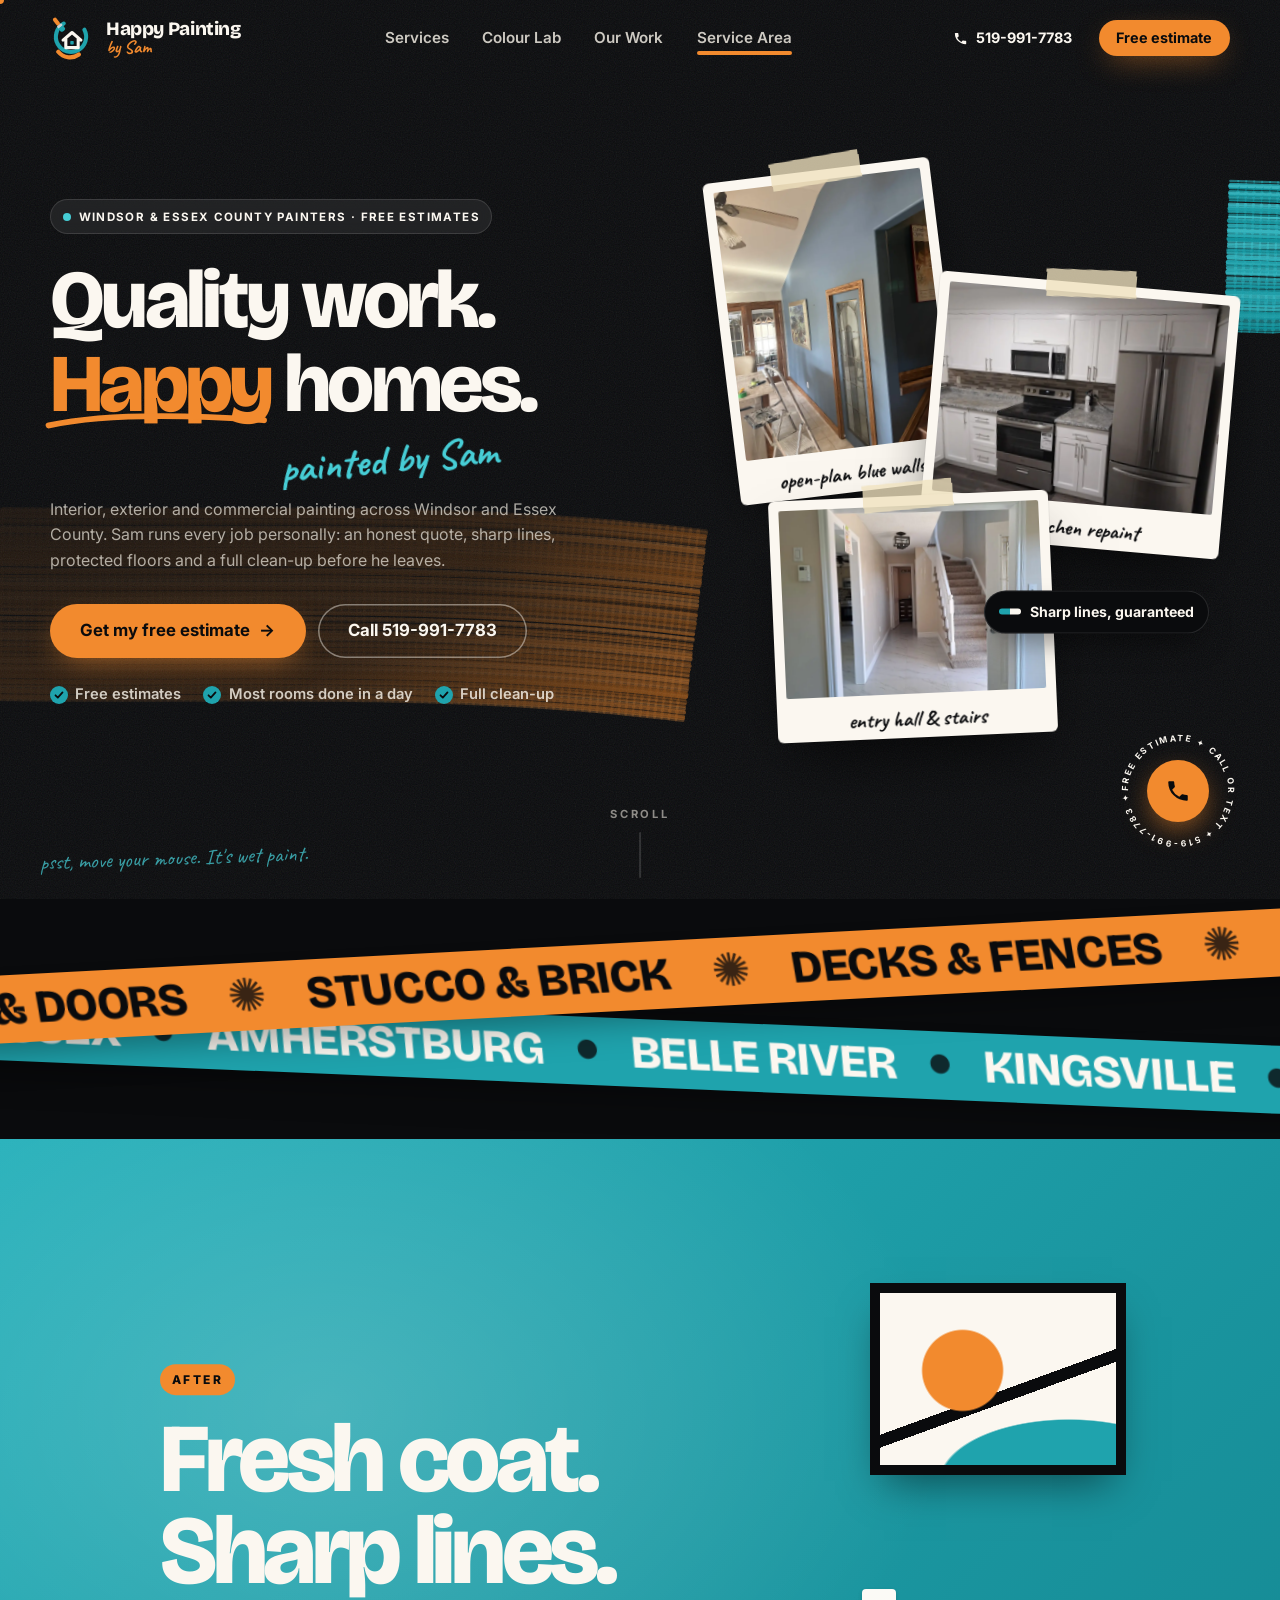
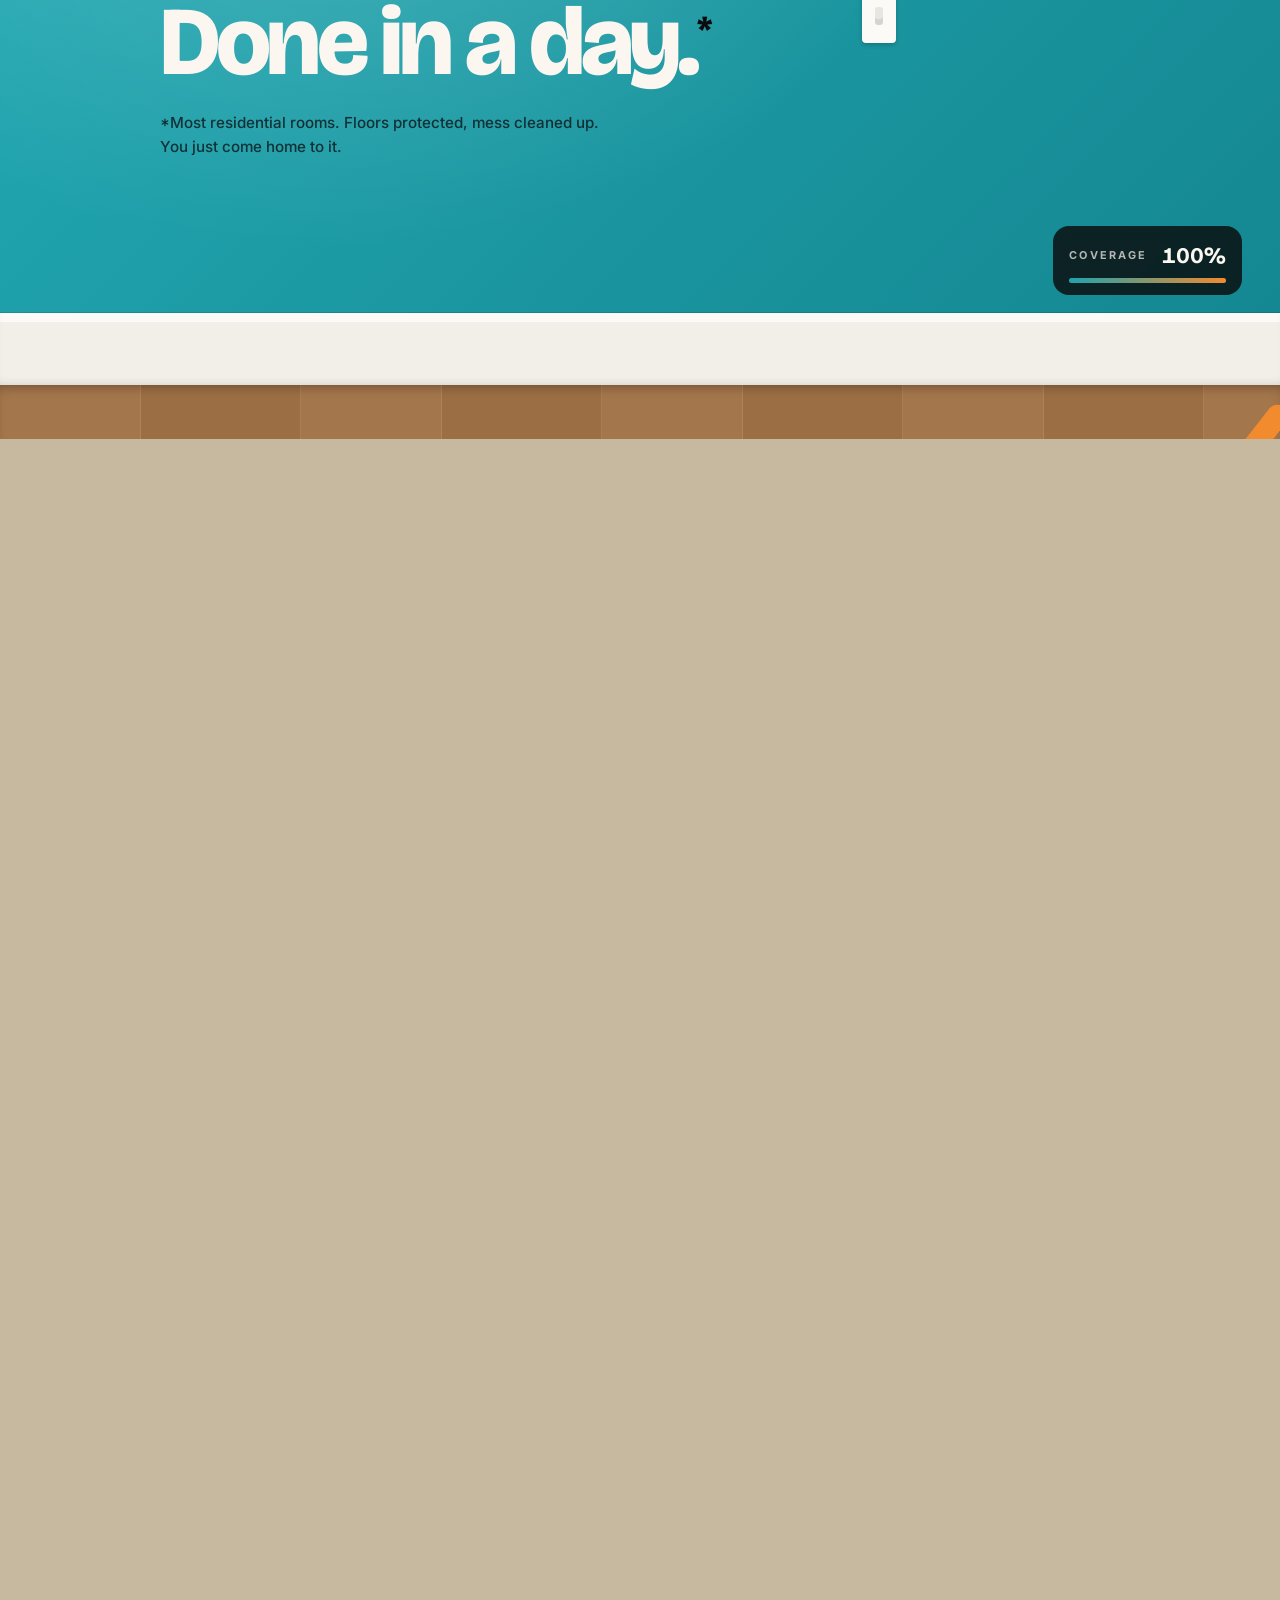
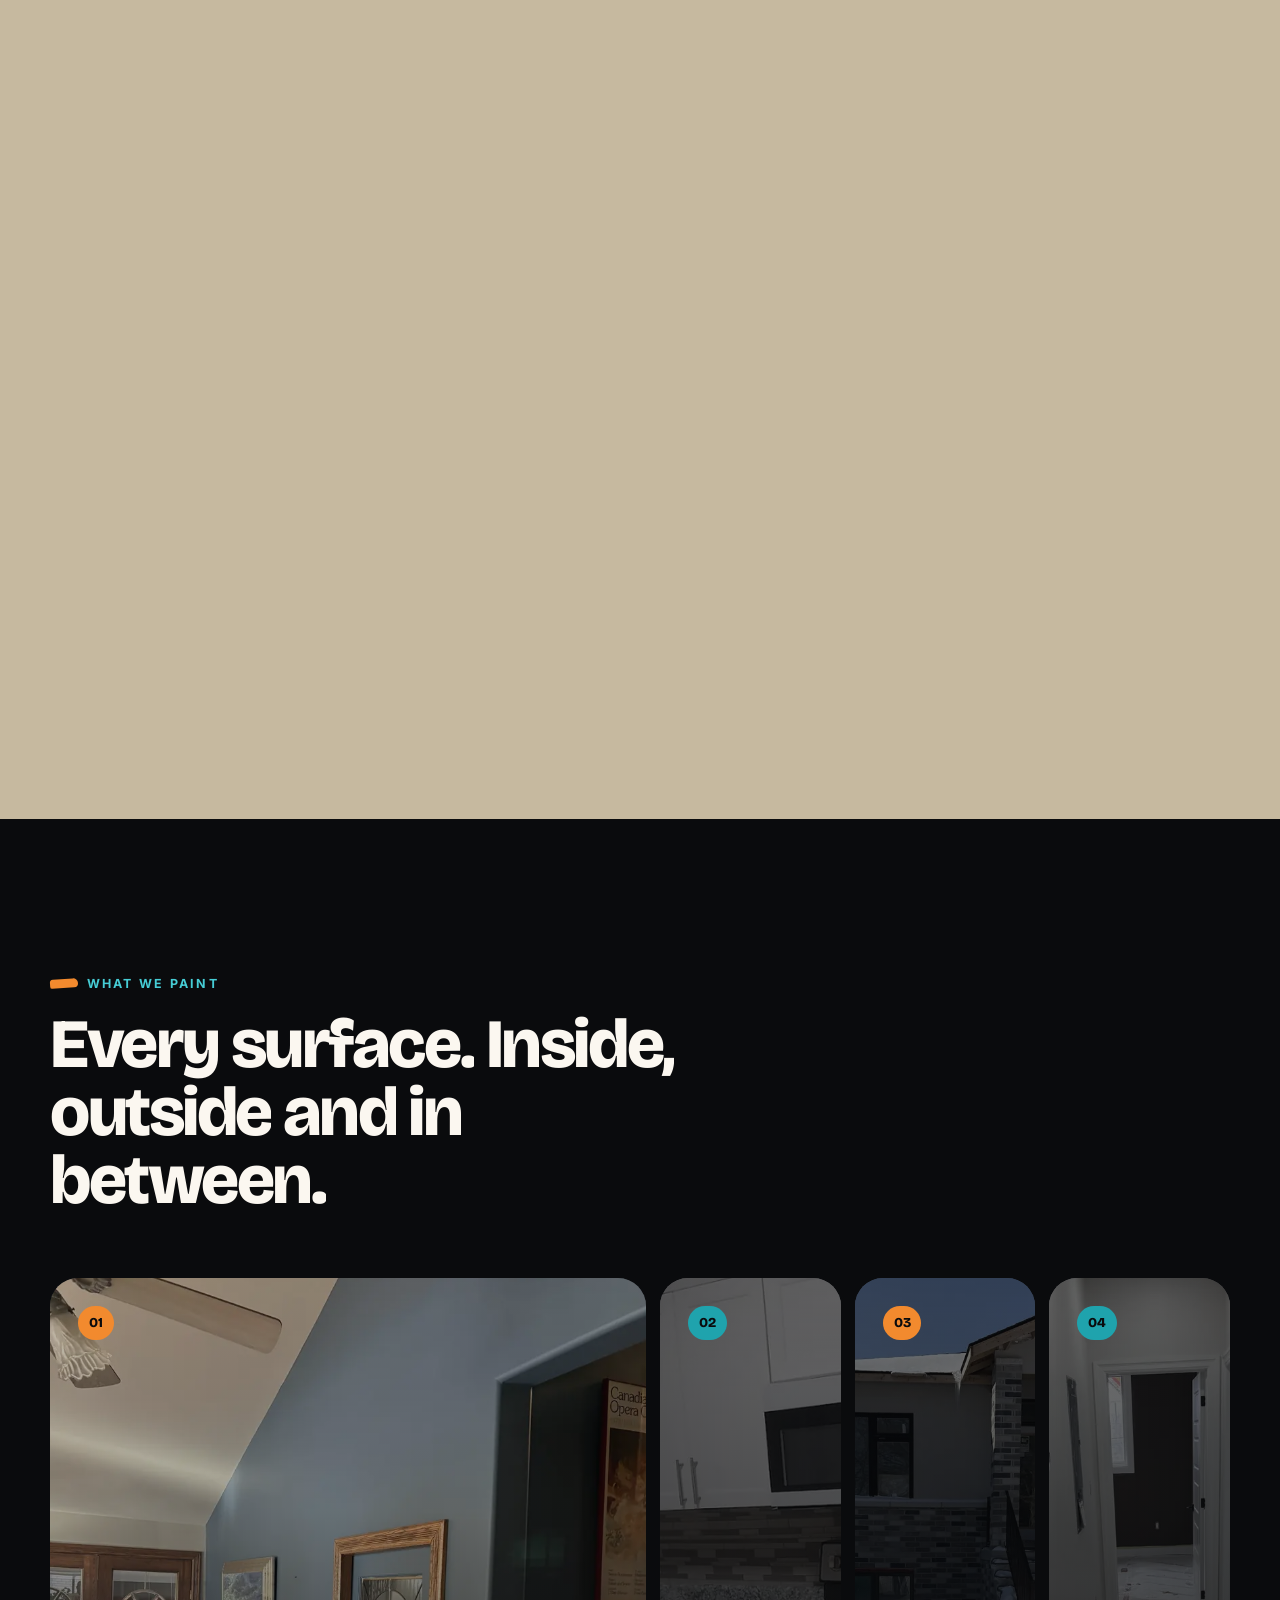
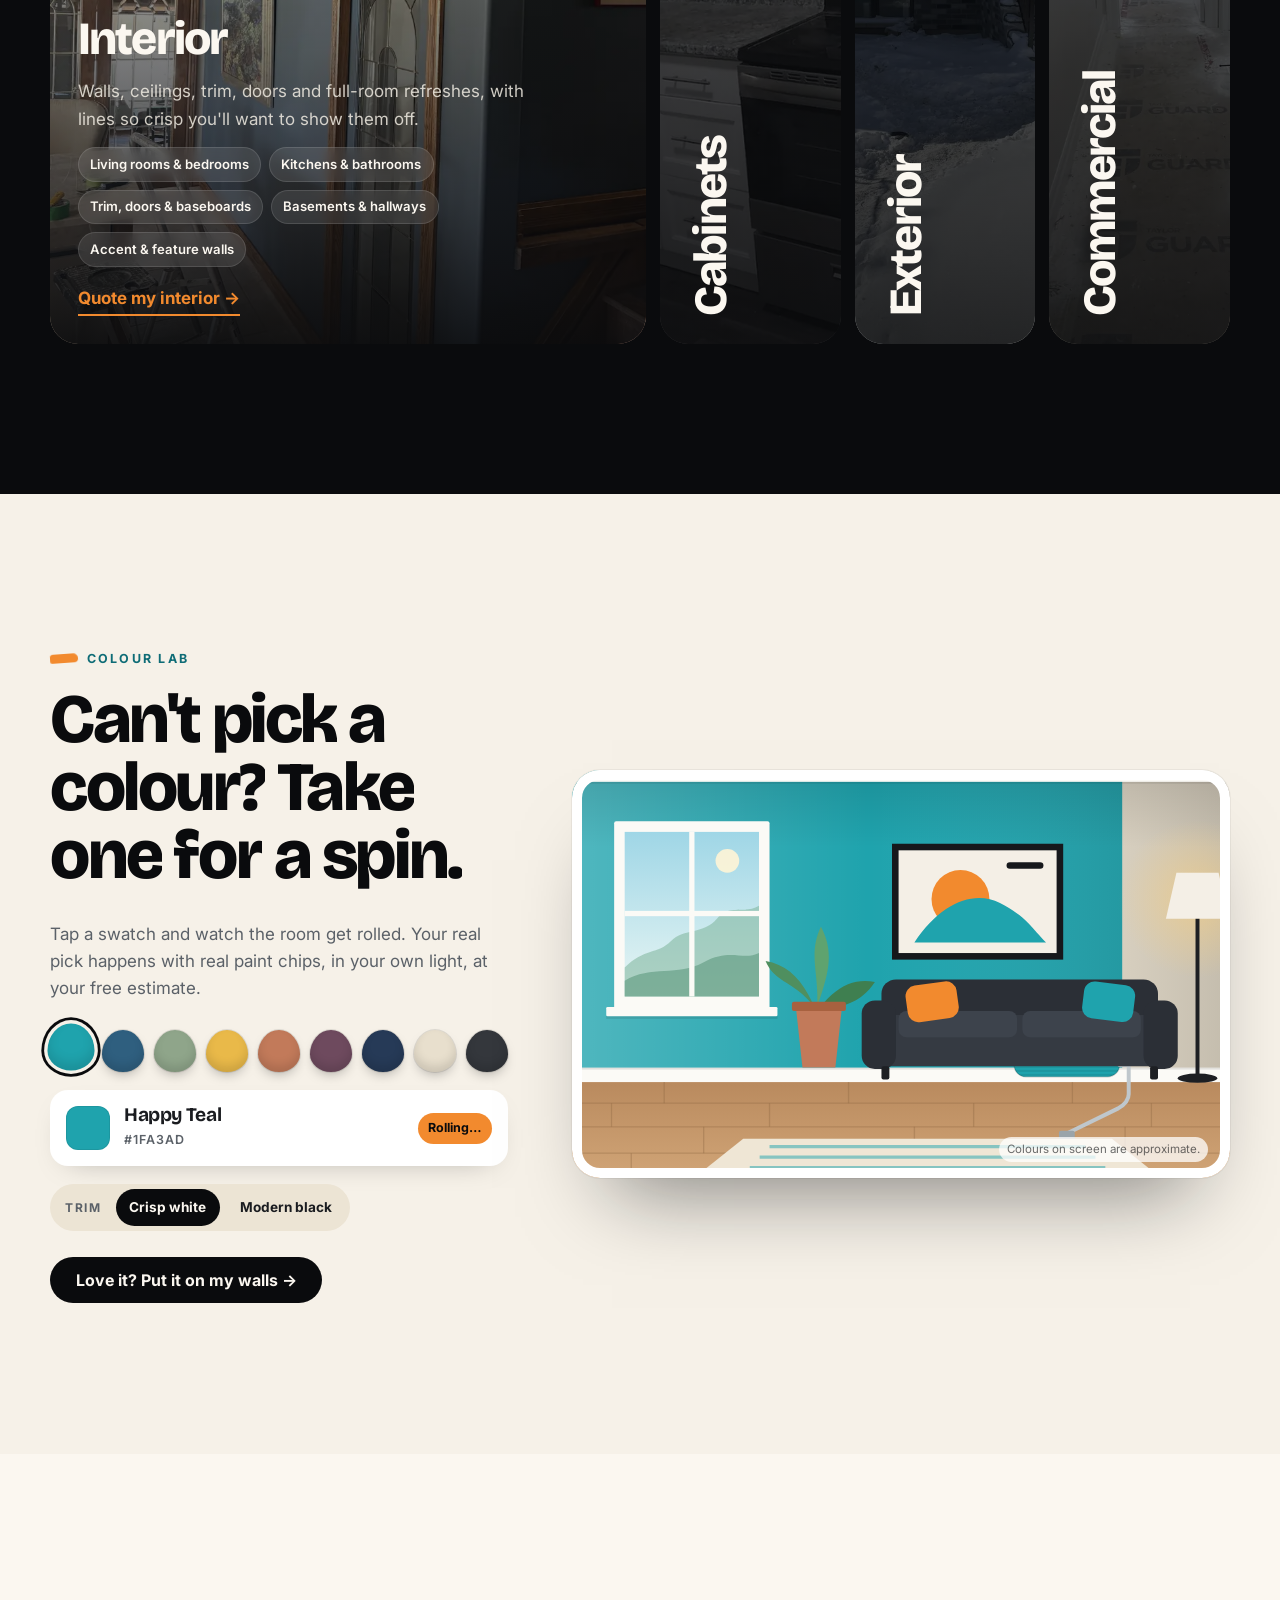
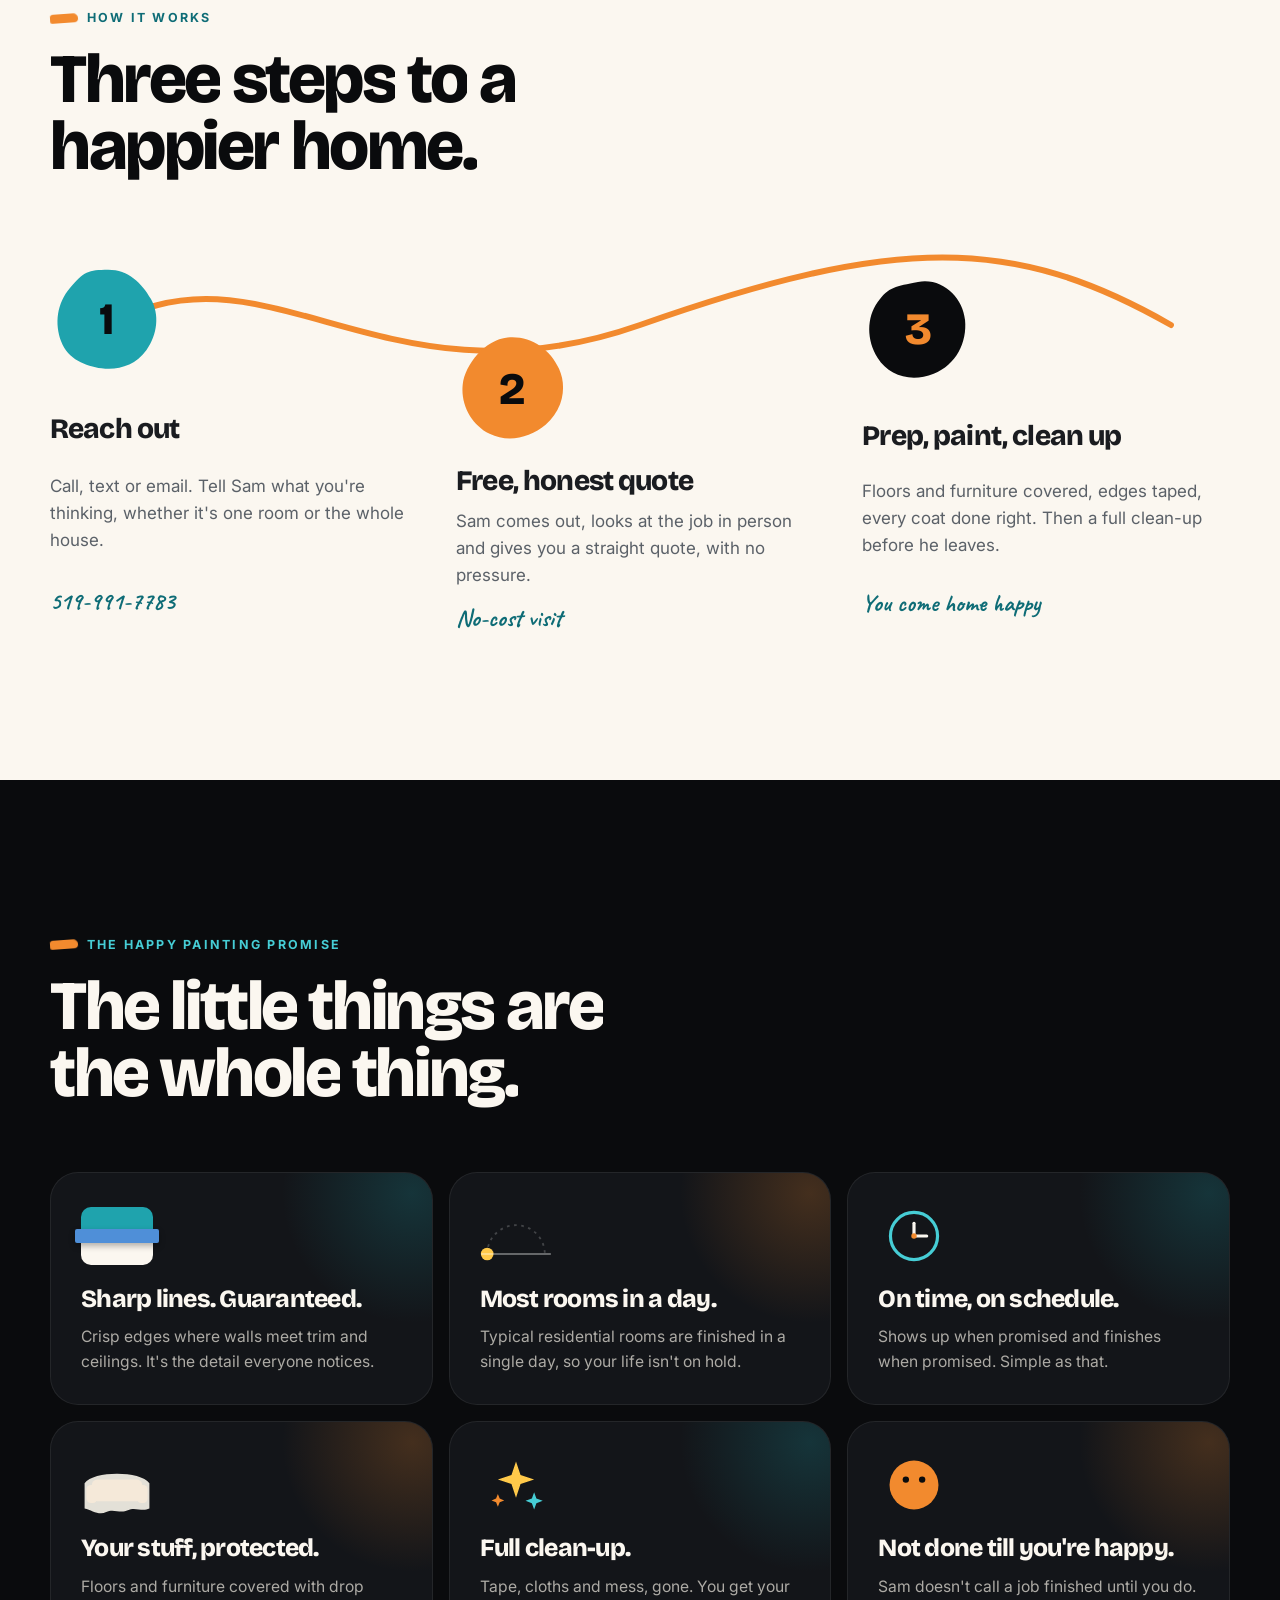
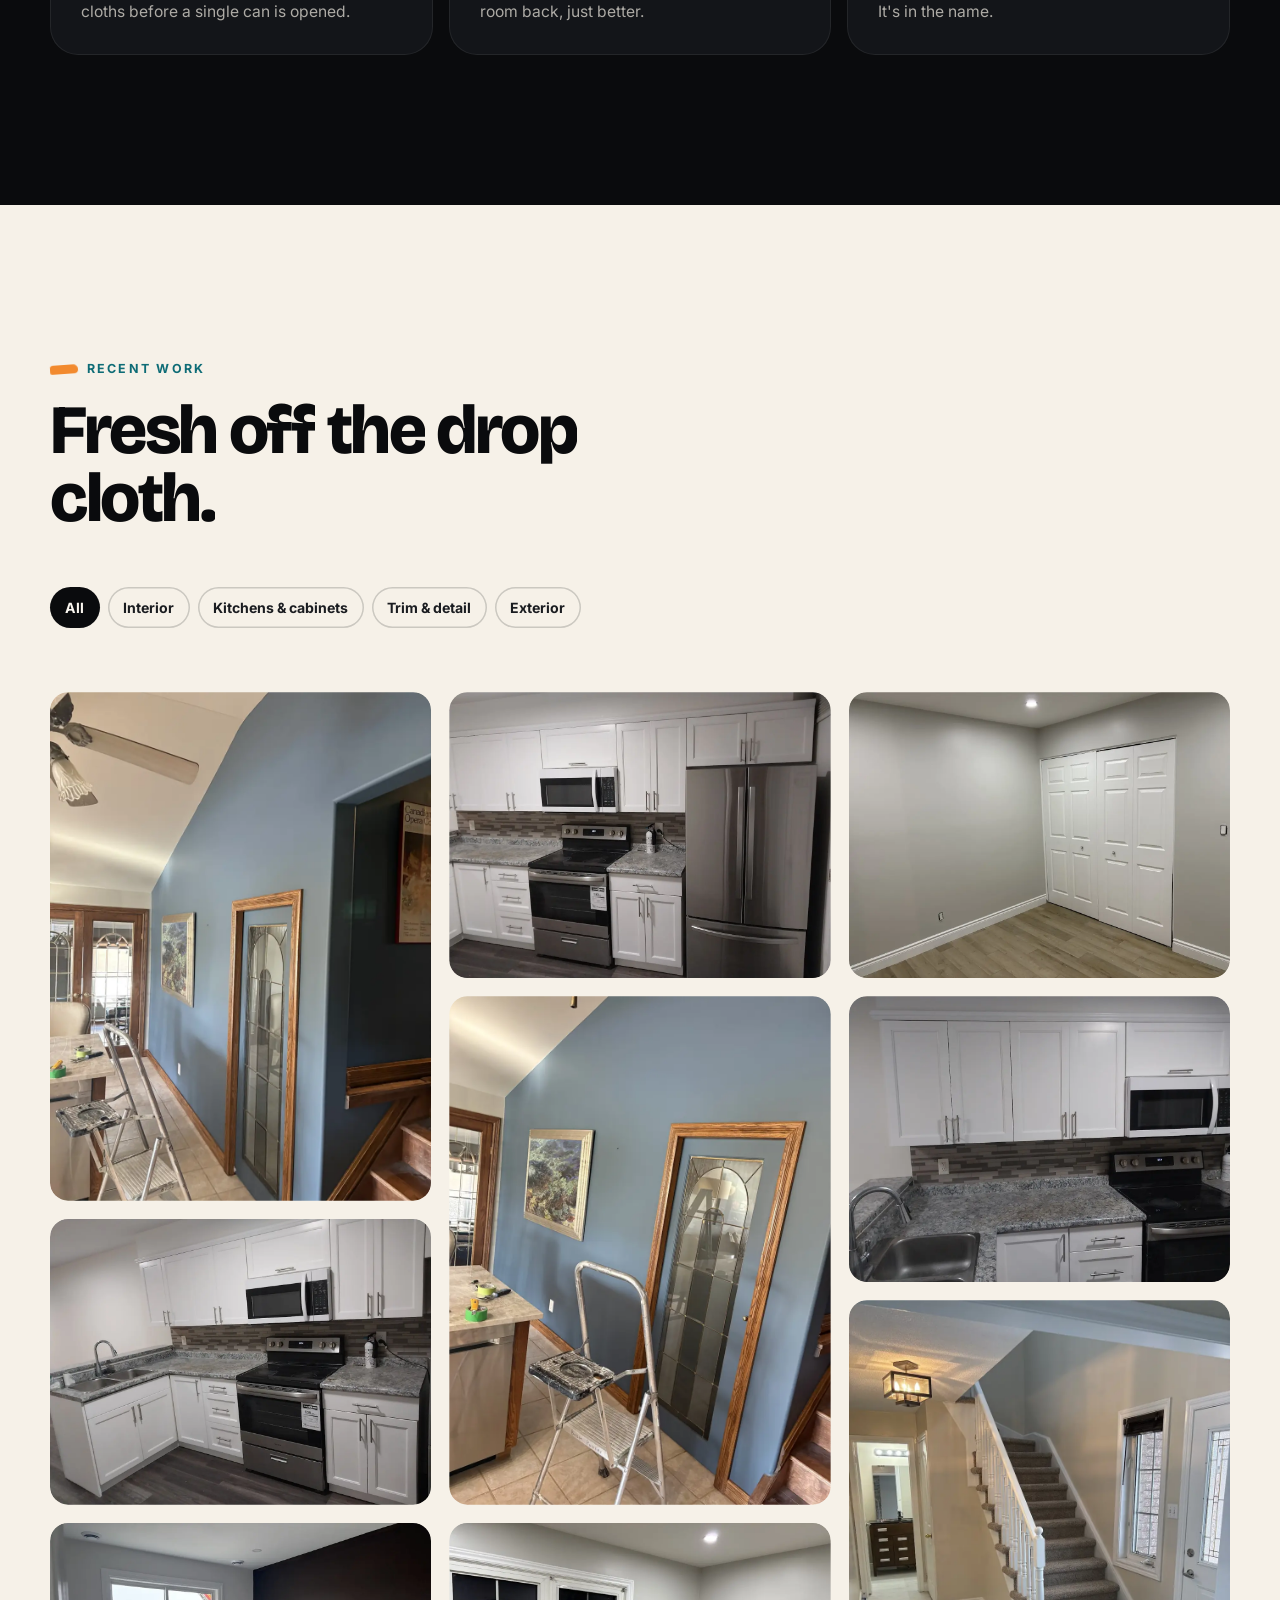
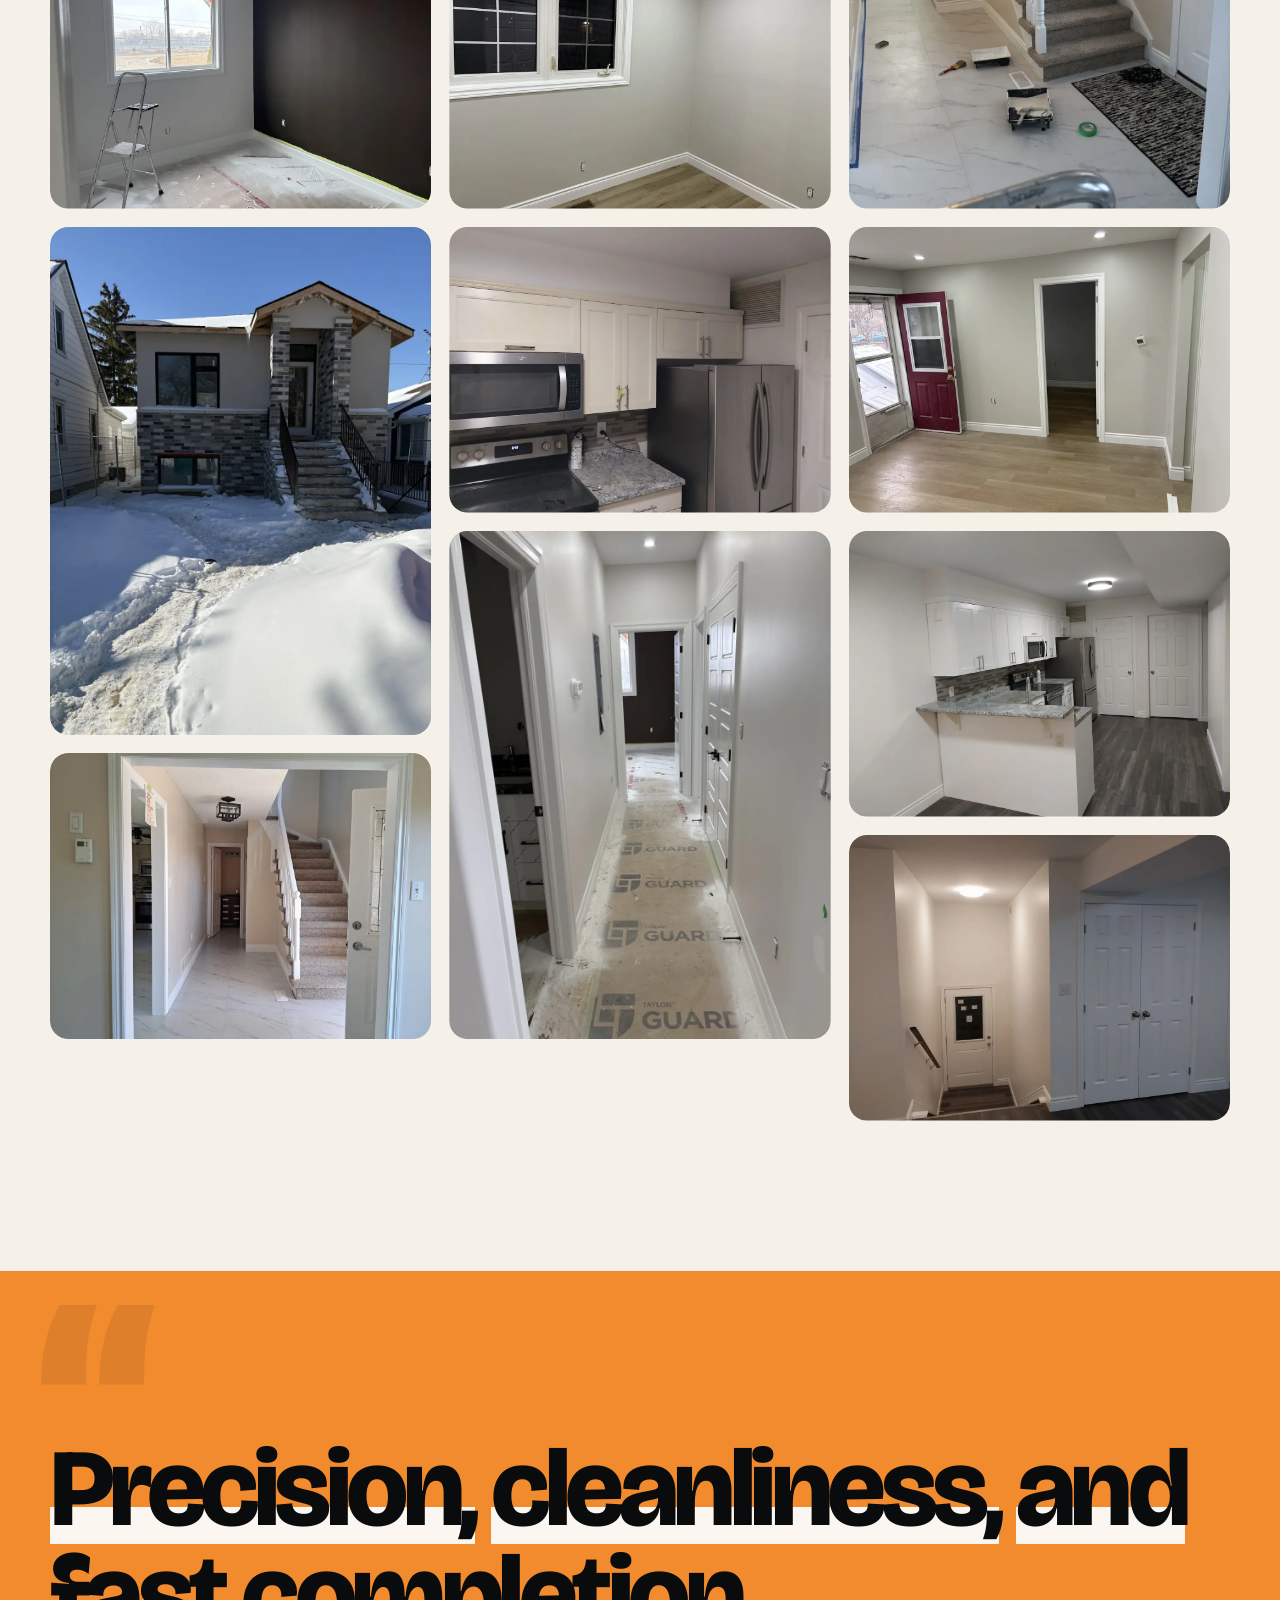
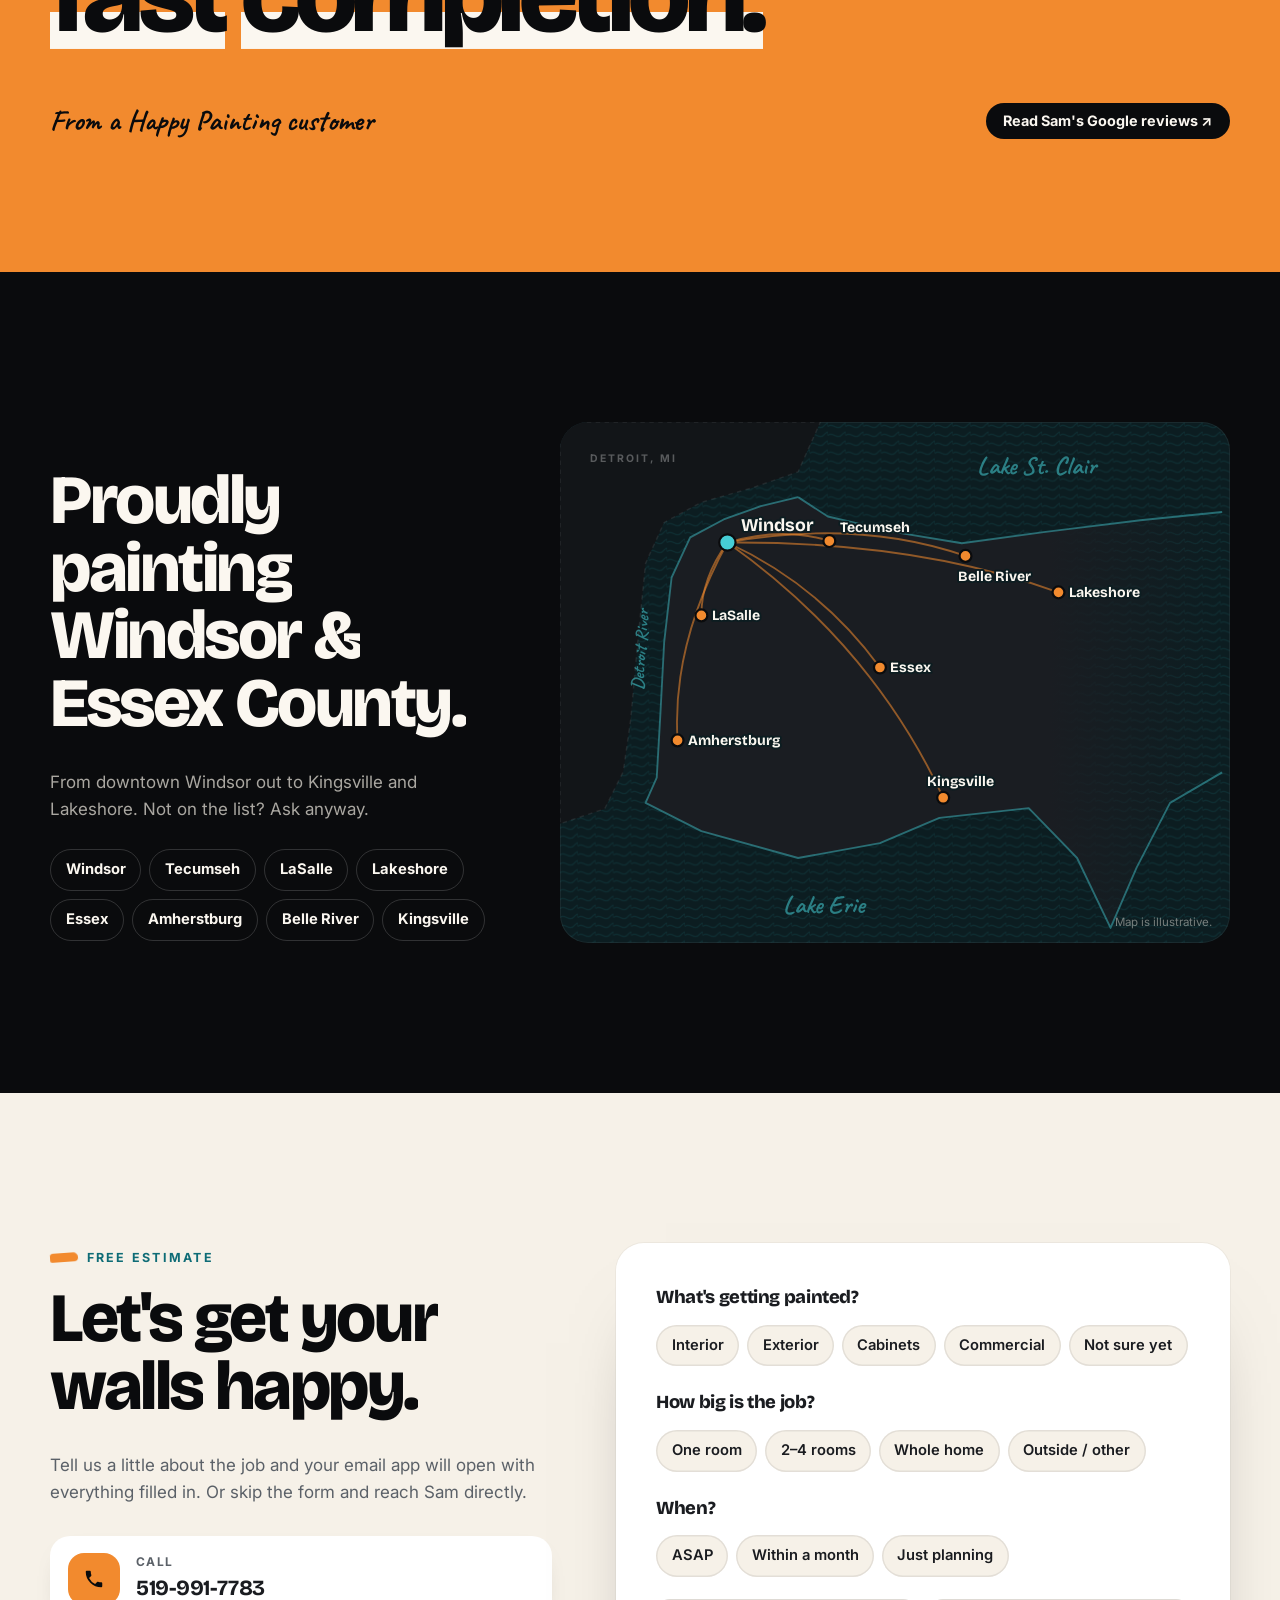
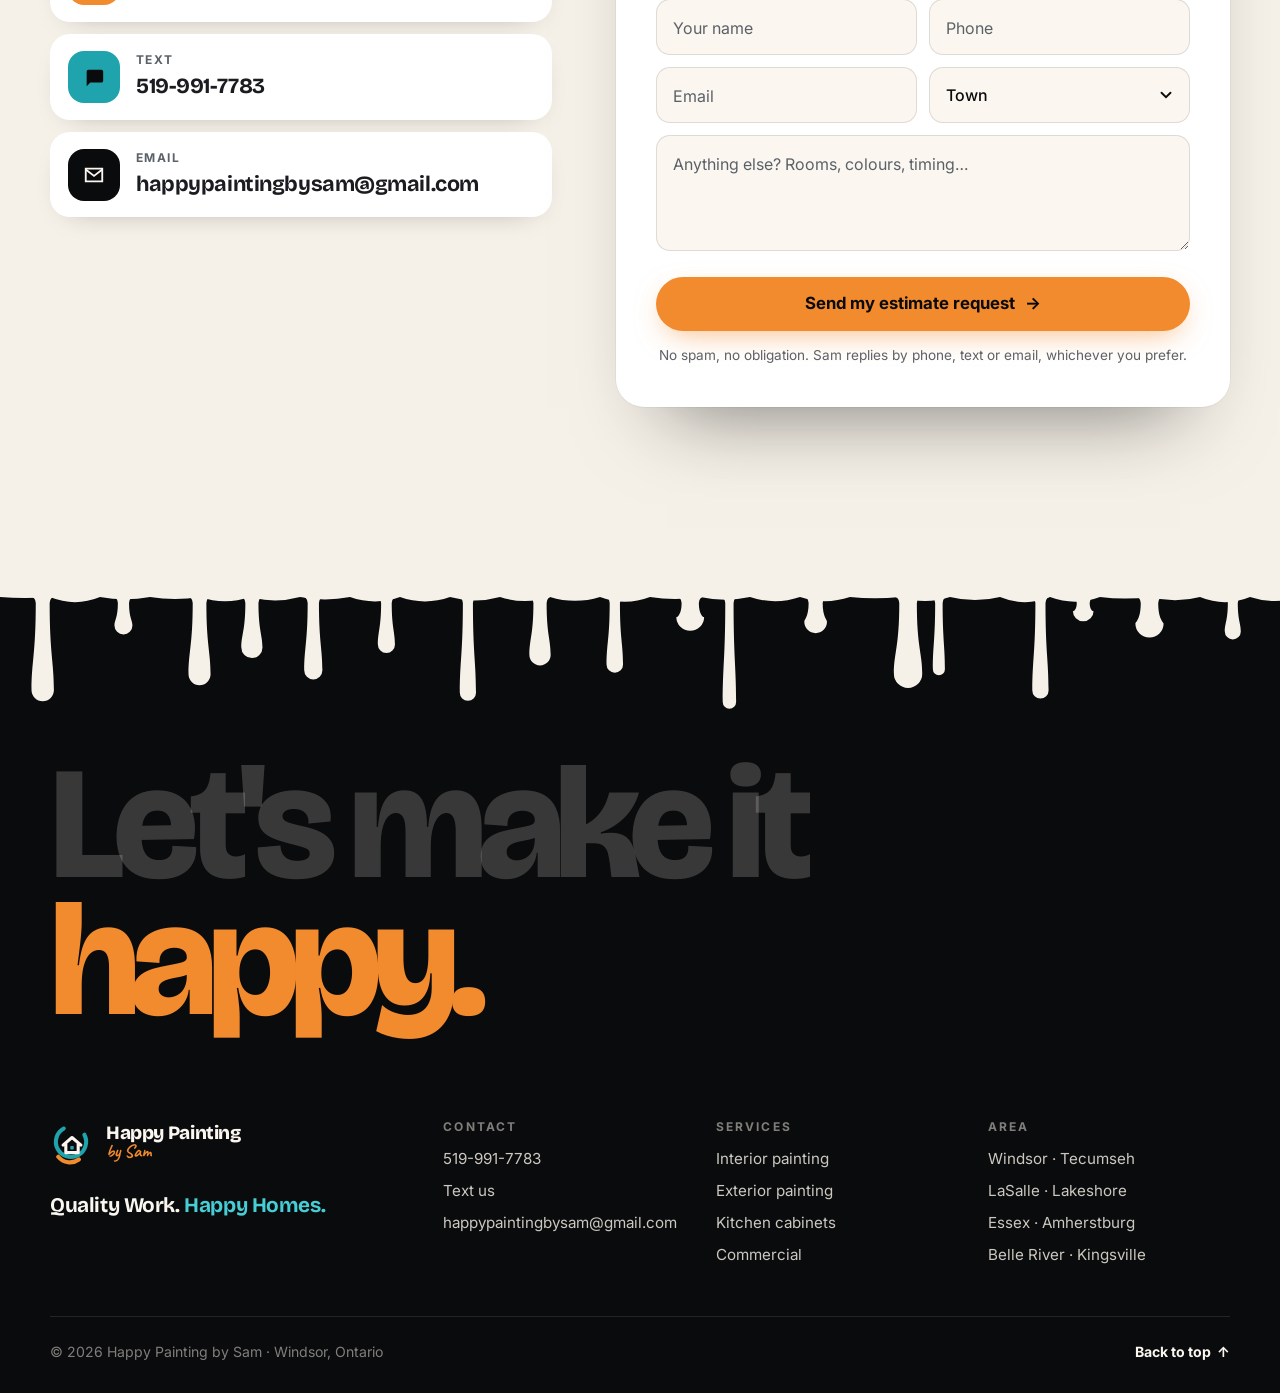
==== happy-painting-by-sam/index.html @ 794ed4dd "publish happy-painting-by-sam Concept site for Happy Painting by Sam (Windsor & Essex County painter" ====
<!DOCTYPE html>
<html lang="en-CA">
<head>
  <meta charset="UTF-8" />
  <meta name="viewport" content="width=device-width, initial-scale=1.0, viewport-fit=cover" />
  <title>Happy Painting by Sam | Windsor &amp; Essex County Painters</title>
  <meta name="description" content="Interior, exterior and commercial painting in Windsor and Essex County, Ontario. Sam runs every job personally: free estimates, sharp lines and a full clean-up. Call or text 519-991-7783." />
  <meta name="theme-color" content="#0a0b0d" />
  <meta property="og:title" content="Happy Painting by Sam | Quality Work. Happy Homes." />
  <meta property="og:description" content="Interior, exterior and commercial painting across Windsor and Essex County. Free estimates. Call or text 519-991-7783." />
  <meta property="og:type" content="website" />
  <meta property="og:image" content="img/open-plan-blue-walls.webp" />
  <link rel="icon" href="data:image/svg+xml,%3Csvg xmlns='http://www.w3.org/2000/svg' viewBox='0 0 64 64'%3E%3Crect width='64' height='64' rx='14' fill='%230a0b0d'/%3E%3Cpath d='M50 20a22 22 0 1 1-30-9' fill='none' stroke='%231fa3ad' stroke-width='6' stroke-linecap='round'/%3E%3Cpath d='M19 35l13-11 13 11M23 33v13h18V33' fill='none' stroke='%23fff' stroke-width='4.5' stroke-linecap='round' stroke-linejoin='round'/%3E%3Cpath d='M12 52a22 22 0 0 0 30 4' fill='none' stroke='%23f28a2e' stroke-width='6' stroke-linecap='round'/%3E%3C/svg%3E" />
  <link rel="preconnect" href="https://fonts.googleapis.com" />
  <link rel="preconnect" href="https://fonts.gstatic.com" crossorigin />
  <link rel="stylesheet" href="https://fonts.googleapis.com/css2?family=Bricolage+Grotesque:opsz,wght@12..96,400;12..96,600;12..96,700;12..96,800&family=Caveat:wght@600;700&family=Inter:wght@400;500;600;700&display=swap" />
  <link rel="stylesheet" href="style.css" />
  <script>document.documentElement.classList.add('js');</script>
  <script type="application/ld+json">
  {
    "@context": "https://schema.org",
    "@type": "HousePainter",
    "name": "Happy Painting by Sam",
    "slogan": "Quality Work. Happy Homes.",
    "telephone": "+1-519-991-7783",
    "email": "happypaintingbysam@gmail.com",
    "priceRange": "Free estimates",
    "address": { "@type": "PostalAddress", "addressLocality": "Windsor", "addressRegion": "ON", "addressCountry": "CA" },
    "areaServed": ["Windsor", "Tecumseh", "LaSalle", "Lakeshore", "Essex", "Amherstburg", "Belle River", "Kingsville"],
    "makesOffer": [
      { "@type": "Offer", "itemOffered": { "@type": "Service", "name": "Interior painting" } },
      { "@type": "Offer", "itemOffered": { "@type": "Service", "name": "Exterior painting" } },
      { "@type": "Offer", "itemOffered": { "@type": "Service", "name": "Commercial painting" } },
      { "@type": "Offer", "itemOffered": { "@type": "Service", "name": "Kitchen cabinet painting" } }
    ]
  }
  </script>
</head>
<body>

  <a class="skip" href="#main">Skip to content</a>

  <!-- ============ PRELOADER ============ -->
  <div class="preloader" aria-hidden="true">
    <div class="pre-inner">
      <svg class="pre-mark" viewBox="0 0 64 64">
        <path class="pre-ring pre-ring--teal" d="M50 20a22 22 0 1 1-30-9" />
        <path class="pre-ring pre-ring--orange" d="M12 52a22 22 0 0 0 30 4" />
        <path class="pre-house" d="M19 35l13-11 13 11M23 33v13h18V33" />
      </svg>
      <div class="pre-word"><span>Happy</span> <span>Painting</span></div>
      <div class="pre-bar"><i></i></div>
    </div>
    <svg class="drips drips--pre" preserveAspectRatio="none"></svg>
  </div>

  <!-- ============ CURSOR + PROGRESS ============ -->
  <div class="cursor" aria-hidden="true"><div class="cursor-ring"><span class="cursor-label"></span></div><div class="cursor-dot"></div></div>
  <div class="progress" aria-hidden="true"><i></i></div>

  <!-- ============ HEADER ============ -->
  <header class="header" id="top">
    <div class="wrap header-inner">
      <a href="#top" class="logo" aria-label="Happy Painting by Sam, home">
        <svg class="logo-mark" viewBox="0 0 64 64" aria-hidden="true">
          <path d="M50 20a22 22 0 1 1-30-9" fill="none" stroke="var(--teal)" stroke-width="6" stroke-linecap="round" />
          <path d="M12 52a22 22 0 0 0 30 4" fill="none" stroke="var(--orange)" stroke-width="6" stroke-linecap="round" />
          <path d="M19 35l13-11 13 11M23 33v13h18V33" fill="none" stroke="currentColor" stroke-width="4.5" stroke-linecap="round" stroke-linejoin="round" />
          <rect x="29.5" y="36.5" width="5" height="5" rx="1" fill="var(--teal)" />
          <g transform="rotate(-38 14 14)"><rect x="11" y="0" width="6" height="13" rx="3" fill="var(--orange)" /><rect x="10" y="12.5" width="8" height="4" rx="1" fill="#c9d1d6" /><path d="M10 16.5h8v5c0 3-8 3-8 0z" fill="var(--teal)" /></g>
        </svg>
        <span class="logo-type"><b>Happy Painting</b><i>by Sam</i></span>
      </a>
      <nav class="nav" aria-label="Primary">
        <a href="#services">Services</a>
        <a href="#colour-lab">Colour Lab</a>
        <a href="#work">Our Work</a>
        <a href="#area">Service Area</a>
      </nav>
      <div class="header-cta">
        <a class="btn btn--ghost btn--sm hide-sm" href="tel:+15199917783" data-magnetic>
          <svg viewBox="0 0 24 24" aria-hidden="true"><path d="M6.6 10.8a15.1 15.1 0 0 0 6.6 6.6l2.2-2.2c.3-.3.7-.4 1-.2 1.1.4 2.3.6 3.6.6.6 0 1 .4 1 1V20c0 .6-.4 1-1 1A17 17 0 0 1 3 4c0-.6.4-1 1-1h3.5c.6 0 1 .4 1 1 0 1.2.2 2.4.6 3.6.1.3 0 .7-.2 1z"/></svg>
          519-991-7783
        </a>
        <a class="btn btn--orange btn--sm" href="#estimate" data-magnetic>Free estimate</a>
        <button class="burger" aria-label="Open menu" aria-expanded="false" aria-controls="menu"><span></span><span></span></button>
      </div>
    </div>
  </header>

  <!-- MOBILE MENU -->
  <div class="menu" id="menu" aria-hidden="true">
    <nav class="menu-nav" aria-label="Mobile">
      <a href="#services"><span>01</span>Services</a>
      <a href="#colour-lab"><span>02</span>Colour Lab</a>
      <a href="#work"><span>03</span>Our Work</a>
      <a href="#area"><span>04</span>Service Area</a>
      <a href="#estimate"><span>05</span>Free Estimate</a>
    </nav>
    <div class="menu-foot">
      <a href="tel:+15199917783">519-991-7783</a>
      <a href="mailto:happypaintingbysam@gmail.com">happypaintingbysam@gmail.com</a>
    </div>
  </div>

  <main id="main">

    <!-- ============ HERO ============ -->
    <section class="hero" aria-labelledby="hero-title">
      <canvas class="hero-paint" aria-hidden="true"></canvas>
      <div class="hero-veil" aria-hidden="true"></div>
      <div class="grain" aria-hidden="true"></div>

      <div class="wrap hero-grid">
        <div class="hero-copy">
          <p class="eyebrow eyebrow--light hero-eyebrow"><span class="pulse"></span>Windsor &amp; Essex County painters &middot; Free estimates</p>
          <h1 id="hero-title" class="hero-title">
            <span class="hl"><span class="hl-in">Quality work.</span></span>
            <span class="hl"><span class="hl-in"><em class="happy">Happy<svg class="swoosh" viewBox="0 0 300 30" preserveAspectRatio="none" aria-hidden="true"><path d="M4 22C70 6 170 4 296 14" /></svg></em> homes.</span></span>
          </h1>
          <p class="hero-sig" aria-hidden="true">painted by Sam</p>
          <p class="hero-lede">Interior, exterior and commercial painting across Windsor and Essex County. Sam runs every job personally: an honest quote, sharp lines, protected floors and a full clean-up before he leaves.</p>
          <div class="hero-ctas">
            <a class="btn btn--orange btn--lg" href="#estimate" data-magnetic>Get my free estimate <span class="arr">&rarr;</span></a>
            <a class="btn btn--line btn--lg" href="tel:+15199917783" data-magnetic>Call 519-991-7783</a>
          </div>
          <ul class="hero-ticks">
            <li>Free estimates</li>
            <li>Most rooms done in a day</li>
            <li>Full clean-up</li>
          </ul>
        </div>

        <div class="hero-art" aria-hidden="true">
          <figure class="pcard pcard--1" data-depth="0.6">
            <img src="img/open-plan-blue-walls.webp" alt="" width="900" height="1200" />
            <figcaption>open-plan blue walls</figcaption>
          </figure>
          <figure class="pcard pcard--2" data-depth="1.1">
            <img src="img/full-kitchen-repaint.webp" alt="" width="1200" height="900" />
            <figcaption>full kitchen repaint</figcaption>
          </figure>
          <figure class="pcard pcard--3" data-depth="1.6">
            <img src="img/entry-hall-stairs.webp" alt="" width="1200" height="900" />
            <figcaption>entry hall &amp; stairs</figcaption>
          </figure>
          <div class="chip chip--float" data-depth="2.2"><span class="chip-dot"></span>Sharp lines, guaranteed</div>
        </div>
      </div>

      <a class="badge" href="tel:+15199917783" aria-label="Call for a free estimate: 519-991-7783" data-cursor="Call">
        <svg viewBox="0 0 200 200" class="badge-ring" aria-hidden="true">
          <defs><path id="circ" d="M100,100 m-78,0 a78,78 0 1,1 156,0 a78,78 0 1,1 -156,0" /></defs>
          <text><textPath href="#circ">FREE ESTIMATE ✦ CALL OR TEXT ✦ 519-991-7783 ✦ </textPath></text>
        </svg>
        <span class="badge-core"><svg viewBox="0 0 24 24" aria-hidden="true"><path d="M6.6 10.8a15.1 15.1 0 0 0 6.6 6.6l2.2-2.2c.3-.3.7-.4 1-.2 1.1.4 2.3.6 3.6.6.6 0 1 .4 1 1V20c0 .6-.4 1-1 1A17 17 0 0 1 3 4c0-.6.4-1 1-1h3.5c.6 0 1 .4 1 1 0 1.2.2 2.4.6 3.6.1.3 0 .7-.2 1z"/></svg></span>
      </a>

      <div class="scroll-cue" aria-hidden="true"><span>Scroll</span><i></i></div>
      <p class="hero-hint" aria-hidden="true">psst, move your mouse. It's wet paint.</p>
    </section>

    <!-- ============ MARQUEE ============ -->
    <section class="marquee" aria-label="Services and areas">
      <div class="mq mq--orange" data-speed="1">
        <div class="mq-track">
          <span>Interior</span><b>✺</b><span>Exterior</span><b>✺</b><span>Commercial</span><b>✺</b><span>Kitchen cabinets</span><b>✺</b><span>Trim &amp; doors</span><b>✺</b><span>Stucco &amp; brick</span><b>✺</b><span>Decks &amp; fences</span><b>✺</b><span>Basements</span><b>✺</b><span>Accent walls</span><b>✺</b>
        </div>
      </div>
      <div class="mq mq--teal" data-speed="-0.8">
        <div class="mq-track">
          <span>Windsor</span><b>●</b><span>Tecumseh</span><b>●</b><span>LaSalle</span><b>●</b><span>Lakeshore</span><b>●</b><span>Essex</span><b>●</b><span>Amherstburg</span><b>●</b><span>Belle River</span><b>●</b><span>Kingsville</span><b>●</b>
        </div>
      </div>
    </section>

    <!-- ============ ROLLER (scroll-driven before/after) ============ -->
    <section class="roller" id="transform" aria-label="What a fresh coat does">
      <div class="roller-sticky">
        <div class="rl rl--before">
          <div class="rl-wall">
            <span class="ghost-frame"></span>
            <span class="scuff s1"></span><span class="scuff s2"></span><span class="scuff s3"></span><span class="scuff s4"></span>
            <svg class="crack" viewBox="0 0 120 200" aria-hidden="true"><path d="M60 0l-6 30 10 18-14 26 8 22-12 34 6 20-10 50" /></svg>
            <span class="switch switch--old"></span>
            <span class="nail n1"></span><span class="nail n2"></span>
          </div>
          <div class="rl-copy">
            <span class="rl-tag">Before</span>
            <p class="rl-big"><span>Scuffed walls.</span><span>Tired trim.</span><span>That beige from 2004.</span></p>
          </div>
          <div class="rl-base rl-base--old"></div>
        </div>

        <div class="rl rl--after" aria-hidden="true">
          <div class="rl-wall">
            <span class="switch"></span>
            <span class="art"><i></i></span>
          </div>
          <div class="rl-copy">
            <span class="rl-tag rl-tag--after">After</span>
            <p class="rl-big"><span>Fresh coat.</span><span>Sharp lines.</span><span>Done in a day.<sup>*</sup></span></p>
            <p class="rl-fine">*Most residential rooms. Floors protected, mess cleaned up. You just come home to it.</p>
          </div>
          <div class="rl-base"></div>
        </div>

        <div class="rl-roller" aria-hidden="true">
          <div class="rl-cyl"><i class="cap cap--t"></i><i class="cap cap--b"></i></div>
          <svg class="rl-frame" viewBox="0 0 220 300"><path class="wire" d="M110 0v34c0 18-12 26-34 34L40 82" /><rect class="ferrule" x="20" y="72" width="34" height="24" rx="5" transform="rotate(-26 37 84)" /><rect class="handle" x="-14" y="86" width="44" height="200" rx="22" transform="rotate(38 8 92)" /></svg>
        </div>

        <div class="rl-hint"><span>Keep scrolling. Sam's got this.</span><i></i></div>
        <div class="rl-meter" aria-hidden="true"><span>Coverage</span><b class="rl-pct">0%</b><i><u></u></i></div>
      </div>
    </section>

    <!-- ============ SERVICES ============ -->
    <section class="services" id="services" aria-labelledby="svc-title">
      <div class="wrap">
        <div class="sec-head sec-head--light">
          <p class="eyebrow eyebrow--light reveal">What we paint</p>
          <h2 id="svc-title" class="reveal split">Every surface. Inside, outside and in between.</h2>
        </div>

        <div class="svc-panels">
          <article class="svc is-open" tabindex="0" data-cursor="Open">
            <img src="img/open-plan-blue-walls.webp" alt="Open-plan living area freshly painted in a deep blue" loading="lazy" width="900" height="1200" />
            <div class="svc-shade"></div>
            <span class="svc-num">01</span>
            <h3 class="svc-title">Interior</h3>
            <div class="svc-body">
              <p>Walls, ceilings, trim, doors and full-room refreshes, with lines so crisp you'll want to show them off.</p>
              <ul><li>Living rooms &amp; bedrooms</li><li>Kitchens &amp; bathrooms</li><li>Trim, doors &amp; baseboards</li><li>Basements &amp; hallways</li><li>Accent &amp; feature walls</li></ul>
              <a href="#estimate" class="svc-link" data-service="Interior">Quote my interior &rarr;</a>
            </div>
          </article>
          <article class="svc" tabindex="0" data-cursor="Open">
            <img src="img/kitchen-cabinet-refinish.webp" alt="Kitchen with freshly painted white shaker cabinets" loading="lazy" width="1200" height="900" />
            <div class="svc-shade"></div>
            <span class="svc-num">02</span>
            <h3 class="svc-title">Cabinets</h3>
            <div class="svc-body">
              <p>Tired kitchen cabinets and built-ins brought back with a clean, fresh finish.</p>
              <ul><li>Kitchen cabinet refinishing</li><li>Vanities &amp; built-ins</li><li>Millwork &amp; trim detail</li><li>Basement kitchenettes</li></ul>
              <a href="#estimate" class="svc-link" data-service="Cabinets">Quote my cabinets &rarr;</a>
            </div>
          </article>
          <article class="svc" tabindex="0" data-cursor="Open">
            <img src="img/exterior-stucco-brick.webp" alt="Home exterior with painted stucco and stone in winter" loading="lazy" width="900" height="1200" />
            <div class="svc-shade"></div>
            <span class="svc-num">03</span>
            <h3 class="svc-title">Exterior</h3>
            <div class="svc-body">
              <p>Curb appeal that holds up to Essex County summers and winters.</p>
              <ul><li>Siding &amp; stucco</li><li>Brick painting &amp; staining</li><li>Trim, soffits &amp; doors</li><li>Decks, fences, porches &amp; garages</li></ul>
              <a href="#estimate" class="svc-link" data-service="Exterior">Quote my exterior &rarr;</a>
            </div>
          </article>
          <article class="svc" tabindex="0" data-cursor="Open">
            <img src="img/hallway-doors-trim.webp" alt="Hallway with doors and trim freshly painted, floors protected" loading="lazy" width="900" height="1200" />
            <div class="svc-shade"></div>
            <span class="svc-num">04</span>
            <h3 class="svc-title">Commercial</h3>
            <div class="svc-body">
              <p>Offices, storefronts, rentals and listings, painted on schedule so your space gets back to business.</p>
              <ul><li>Offices &amp; retail spaces</li><li>Property management &amp; rentals</li><li>Real-estate refreshes</li><li>Cabinet &amp; millwork finishes</li></ul>
              <a href="#estimate" class="svc-link" data-service="Commercial">Quote my space &rarr;</a>
            </div>
          </article>
        </div>
      </div>
    </section>

    <!-- ============ COLOUR LAB ============ -->
    <section class="lab" id="colour-lab" aria-labelledby="lab-title">
      <div class="wrap lab-grid">
        <div class="lab-copy">
          <p class="eyebrow reveal">Colour Lab</p>
          <h2 id="lab-title" class="reveal split">Can't pick a colour? Take one for a spin.</h2>
          <p class="reveal">Tap a swatch and watch the room get rolled. Your real pick happens with real paint chips, in your own light, at your free estimate.</p>

          <div class="swatches reveal" role="radiogroup" aria-label="Wall colour">
            <button class="sw" role="radio" aria-checked="false" style="--c:#1fa3ad" data-name="Happy Teal">&nbsp;</button>
            <button class="sw" role="radio" aria-checked="false" style="--c:#2f5f7f" data-name="Detroit River Blue">&nbsp;</button>
            <button class="sw" role="radio" aria-checked="false" style="--c:#8fa58a" data-name="Ojibway Sage">&nbsp;</button>
            <button class="sw" role="radio" aria-checked="false" style="--c:#e9b949" data-name="Tecumseh Corn">&nbsp;</button>
            <button class="sw" role="radio" aria-checked="false" style="--c:#c27a5a" data-name="Kingsville Clay">&nbsp;</button>
            <button class="sw" role="radio" aria-checked="false" style="--c:#6e4a5e" data-name="Walkerville Plum">&nbsp;</button>
            <button class="sw" role="radio" aria-checked="false" style="--c:#263a57" data-name="Belle River Navy">&nbsp;</button>
            <button class="sw" role="radio" aria-checked="true" style="--c:#e8dfcd" data-name="Lakeshore Linen">&nbsp;</button>
            <button class="sw" role="radio" aria-checked="false" style="--c:#34373c" data-name="Sam's Charcoal">&nbsp;</button>
          </div>

          <div class="lab-readout reveal" aria-live="polite">
            <span class="lab-chip" style="--c:#e8dfcd"></span>
            <div><b class="lab-name">Lakeshore Linen</b><small class="lab-hex">#E8DFCD</small></div>
            <span class="lab-status">Pick a colour</span>
          </div>

          <div class="trim-toggle reveal" role="group" aria-label="Trim colour">
            <span>Trim</span>
            <button class="tt is-on" data-trim="#fbfaf6" aria-pressed="true">Crisp white</button>
            <button class="tt" data-trim="#1d1f23" aria-pressed="false">Modern black</button>
          </div>

          <a class="btn btn--ink lab-cta reveal" href="#estimate" data-magnetic>Love it? Put it on my walls &rarr;</a>
        </div>

        <div class="lab-stage reveal" data-cursor="Tap a swatch">
          <svg class="room" viewBox="0 0 1000 620" role="img" aria-label="Illustrated living room. The wall colour changes when you pick a swatch.">
            <defs>
              <clipPath id="rollClip">
                <rect class="rc" x="0" y="0" width="168" height="0" />
                <rect class="rc" x="167" y="0" width="168" height="0" />
                <rect class="rc" x="334" y="0" width="168" height="0" />
                <rect class="rc" x="501" y="0" width="168" height="0" />
                <rect class="rc" x="668" y="0" width="168" height="0" />
                <rect class="rc" x="835" y="0" width="168" height="0" />
              </clipPath>
              <linearGradient id="wallLight" x1="0" y1="0" x2="1" y2="0">
                <stop offset="0" stop-color="#fff" stop-opacity=".22" />
                <stop offset=".45" stop-color="#fff" stop-opacity="0" />
                <stop offset="1" stop-color="#000" stop-opacity=".16" />
              </linearGradient>
              <linearGradient id="wallTop" x1="0" y1="0" x2="0" y2="1">
                <stop offset="0" stop-color="#000" stop-opacity=".12" />
                <stop offset=".25" stop-color="#000" stop-opacity="0" />
              </linearGradient>
              <linearGradient id="sky" x1="0" y1="0" x2="0" y2="1">
                <stop offset="0" stop-color="#9fd6e6" />
                <stop offset="1" stop-color="#e9f6f4" />
              </linearGradient>
              <linearGradient id="floor" x1="0" y1="0" x2="0" y2="1">
                <stop offset="0" stop-color="#b98a5e" />
                <stop offset="1" stop-color="#d1a577" />
              </linearGradient>
              <radialGradient id="lampGlow" cx=".5" cy=".5" r=".5">
                <stop offset="0" stop-color="#ffd27a" stop-opacity=".55" />
                <stop offset="1" stop-color="#ffd27a" stop-opacity="0" />
              </radialGradient>
              <pattern id="nap" width="14" height="6" patternUnits="userSpaceOnUse"><rect width="14" height="6" fill="var(--roll)" /><path d="M0 3h14" stroke="#000" stroke-opacity=".12" stroke-width="2" /></pattern>
            </defs>

            <!-- wall -->
            <rect id="wallBase" x="0" y="0" width="1000" height="470" fill="#e8dfcd" />
            <rect id="wallNew" x="0" y="0" width="1000" height="470" fill="#e8dfcd" clip-path="url(#rollClip)" />
            <rect x="0" y="0" width="1000" height="470" fill="url(#wallLight)" />
            <rect x="0" y="0" width="1000" height="470" fill="url(#wallTop)" />

            <!-- crown -->
            <rect class="t" x="0" y="0" width="1000" height="18" />
            <rect x="0" y="18" width="1000" height="3" fill="#000" opacity=".08" />

            <!-- window -->
            <g class="win">
              <rect class="t" x="64" y="78" width="236" height="286" rx="3" />
              <rect x="80" y="94" width="204" height="250" fill="url(#sky)" />
              <path d="M80 300c30-30 50-20 70-40s50-10 70-34 40-6 64-20v138H80z" fill="#7fb59b" opacity=".55" />
              <path d="M80 320c40-24 80-6 120-28s60-2 84-14v66H80z" fill="#5e9a7f" opacity=".6" />
              <circle cx="236" cy="138" r="18" fill="#fff6d6" opacity=".9" />
              <rect class="t" x="178" y="94" width="8" height="250" />
              <rect class="t" x="80" y="214" width="204" height="8" />
              <rect class="t" x="52" y="360" width="260" height="14" rx="2" />
              <rect x="52" y="374" width="260" height="4" fill="#000" opacity=".1" />
            </g>

            <!-- art -->
            <g class="art-svg">
              <rect x="486" y="112" width="260" height="176" fill="#16181c" />
              <rect x="496" y="122" width="240" height="156" fill="#f4efe6" />
              <circle cx="590" cy="196" r="44" fill="#f28a2e" />
              <path d="M520 262c40-60 90-80 130-60s50 40 70 60z" fill="#1fa3ad" />
              <rect x="660" y="140" width="56" height="10" rx="5" fill="#16181c" />
            </g>

            <!-- outlet -->
            <rect class="t" x="358" y="412" width="18" height="28" rx="2" />
            <circle cx="367" cy="421" r="2" fill="#999" /><circle cx="367" cy="431" r="2" fill="#999" />

            <!-- baseboard + floor -->
            <rect class="t" x="0" y="452" width="1000" height="22" />
            <rect x="0" y="452" width="1000" height="3" fill="#000" opacity=".1" />
            <rect x="0" y="474" width="1000" height="146" fill="url(#floor)" />
            <g stroke="#8a6440" stroke-opacity=".35" stroke-width="2">
              <path d="M0 506h1000M0 542h1000M0 582h1000" />
              <path d="M140 474v32M420 474v32M760 474v32M60 506v36M300 506v36M610 506v36M880 506v36M200 542v40M520 542v40M840 542v40M90 582v38M400 582v38M700 582v38" />
            </g>

            <!-- roller (animated) -->
            <g id="labRoller" opacity="0">
              <rect x="-80" y="-18" width="160" height="36" rx="18" fill="url(#nap)" />
              <rect x="-80" y="-18" width="160" height="36" rx="18" fill="none" stroke="#000" stroke-opacity=".18" stroke-width="2" />
              <rect x="-80" y="-18" width="160" height="12" rx="6" fill="#fff" opacity=".18" />
              <path d="M80 0h14v44c0 10-6 16-16 22L0 104" fill="none" stroke="#bfc7cc" stroke-width="6" stroke-linecap="round" stroke-linejoin="round" />
              <rect x="-12" y="100" width="24" height="16" rx="3" fill="#9aa4aa" />
              <rect x="-14" y="114" width="28" height="120" rx="14" fill="#f28a2e" />
              <rect x="-6" y="124" width="5" height="96" rx="2.5" fill="#fff" opacity=".35" />
            </g>

            <!-- rug -->
            <path d="M260 560h560l70 56H190z" fill="#efe6d5" />
            <path d="M300 572h480M285 588h510M270 604h540" stroke="#1fa3ad" stroke-opacity=".5" stroke-width="5" />

            <!-- plant -->
            <g>
              <path d="M368 360c-30-40-60-36-74-70 34 6 56 28 74 70z" fill="#4f8f5f" />
              <path d="M372 360c4-50-14-80 6-122 22 40 10 76-6 122z" fill="#5fa36f" />
              <path d="M376 362c26-36 56-46 84-40-20 30-48 40-84 40z" fill="#3f7f50" />
              <path d="M340 360h70l-10 92h-50z" fill="#c27a5a" />
              <rect x="334" y="352" width="82" height="14" rx="3" fill="#a8613f" />
            </g>

            <!-- sofa -->
            <g>
              <rect x="470" y="318" width="420" height="104" rx="22" fill="#2b2f36" />
              <rect x="452" y="372" width="456" height="78" rx="18" fill="#353a42" />
              <rect x="440" y="350" width="52" height="104" rx="20" fill="#2b2f36" />
              <rect x="868" y="350" width="52" height="104" rx="20" fill="#2b2f36" />
              <rect x="496" y="366" width="180" height="40" rx="12" fill="#3d434c" />
              <rect x="684" y="366" width="180" height="40" rx="12" fill="#3d434c" />
              <rect x="508" y="324" width="78" height="56" rx="16" fill="#f28a2e" transform="rotate(-8 547 352)" />
              <rect x="776" y="324" width="78" height="56" rx="16" fill="#1fa3ad" transform="rotate(7 815 352)" />
              <rect x="470" y="450" width="12" height="20" rx="3" fill="#1d1f23" />
              <rect x="878" y="450" width="12" height="20" rx="3" fill="#1d1f23" />
            </g>

            <!-- lamp -->
            <g>
              <circle cx="950" cy="196" r="120" fill="url(#lampGlow)" />
              <path d="M918 156h64l16 70h-96z" fill="#f4efe6" />
              <rect x="947" y="226" width="6" height="236" fill="#1d1f23" />
              <ellipse cx="950" cy="468" rx="30" ry="7" fill="#1d1f23" />
            </g>
          </svg>
          <p class="lab-note">Colours on screen are approximate.</p>
        </div>
      </div>
    </section>

    <!-- ============ PROCESS ============ -->
    <section class="process" id="process" aria-labelledby="proc-title">
      <div class="wrap">
        <div class="sec-head">
          <p class="eyebrow reveal">How it works</p>
          <h2 id="proc-title" class="reveal split">Three steps to a happier home.</h2>
        </div>
        <div class="proc">
          <svg class="proc-line proc-line--h" viewBox="0 0 1200 160" preserveAspectRatio="none" aria-hidden="true"><path d="M60 80C220 -10 340 170 600 80S980 -10 1140 80" /></svg>
          <svg class="proc-line proc-line--v" viewBox="0 0 40 1000" preserveAspectRatio="none" aria-hidden="true"><path d="M20 0C40 160 0 330 20 500S0 840 20 1000" /></svg>
          <ol class="proc-steps">
            <li class="step">
              <span class="blob"><svg viewBox="0 0 100 100" aria-hidden="true"><path d="M52 6c18 0 30 12 38 26s6 32-4 46-26 18-40 16S16 86 10 70 6 36 18 22 34 6 52 6z" /></svg><b>1</b></span>
              <h3>Reach out</h3>
              <p>Call, text or email. Tell Sam what you're thinking, whether it's one room or the whole house.</p>
              <a href="tel:+15199917783" class="step-link">519-991-7783</a>
            </li>
            <li class="step">
              <span class="blob"><svg viewBox="0 0 100 100" aria-hidden="true"><path d="M46 4c20-2 38 10 46 28s2 38-12 50-34 16-50 8S4 64 6 46 26 6 46 4z" /></svg><b>2</b></span>
              <h3>Free, honest quote</h3>
              <p>Sam comes out, looks at the job in person and gives you a straight quote, with no pressure.</p>
              <span class="step-link">No-cost visit</span>
            </li>
            <li class="step">
              <span class="blob"><svg viewBox="0 0 100 100" aria-hidden="true"><path d="M50 8c22-4 40 14 42 34s-8 40-28 48-40 2-50-14S4 40 14 26 30 12 50 8z" /></svg><b>3</b></span>
              <h3>Prep, paint, clean up</h3>
              <p>Floors and furniture covered, edges taped, every coat done right. Then a full clean-up before he leaves.</p>
              <span class="step-link">You come home happy</span>
            </li>
          </ol>
        </div>
      </div>
    </section>

    <!-- ============ PROMISE ============ -->
    <section class="promise" aria-labelledby="promise-title">
      <div class="wrap">
        <div class="sec-head sec-head--light">
          <p class="eyebrow eyebrow--light reveal">The Happy Painting promise</p>
          <h2 id="promise-title" class="reveal split">The little things are the whole thing.</h2>
        </div>
        <div class="tiles">
          <article class="tile reveal">
            <div class="ico ico-tape" aria-hidden="true"><span class="tape-wall"></span><span class="tape"></span></div>
            <h3>Sharp lines. Guaranteed.</h3>
            <p>Crisp edges where walls meet trim and ceilings. It's the detail everyone notices.</p>
          </article>
          <article class="tile reveal">
            <svg class="ico ico-sun" viewBox="0 0 80 64" aria-hidden="true"><path class="arc" d="M8 52a32 32 0 0 1 64 0" /><g class="sun"><circle r="7" /></g><path class="ground" d="M2 52h76" /></svg>
            <h3>Most rooms in a day.</h3>
            <p>Typical residential rooms are finished in a single day, so your life isn't on hold.</p>
          </article>
          <article class="tile reveal">
            <svg class="ico ico-clock" viewBox="0 0 64 64" aria-hidden="true"><circle cx="32" cy="32" r="26" /><path class="hand hand--h" d="M32 32V18" /><path class="hand hand--m" d="M32 32h14" /><circle cx="32" cy="32" r="3" class="pin" /></svg>
            <h3>On time, on schedule.</h3>
            <p>Shows up when promised and finishes when promised. Simple as that.</p>
          </article>
          <article class="tile reveal">
            <svg class="ico ico-cloth" viewBox="0 0 80 64" aria-hidden="true"><rect class="sofa" x="12" y="26" width="56" height="24" rx="6" /><rect class="sofa" x="6" y="32" width="12" height="20" rx="5" /><rect class="sofa" x="62" y="32" width="12" height="20" rx="5" /><path class="cloth" d="M4 58V30c10-14 62-14 72 0v28c-8 4-16-2-24 2s-16-2-24 2-16-2-24-4z" /></svg>
            <h3>Your stuff, protected.</h3>
            <p>Floors and furniture covered with drop cloths before a single can is opened.</p>
          </article>
          <article class="tile reveal">
            <svg class="ico ico-spark" viewBox="0 0 64 64" aria-hidden="true"><path class="sp sp1" d="M32 6l5 15 15 5-15 5-5 15-5-15-15-5 15-5z" /><path class="sp sp2" d="M52 40l2.5 7 7 2.5-7 2.5-2.5 7-2.5-7-7-2.5 7-2.5z" /><path class="sp sp3" d="M12 42l2 5 5 2-5 2-2 5-2-5-5-2 5-2z" /></svg>
            <h3>Full clean-up.</h3>
            <p>Tape, cloths and mess, gone. You get your room back, just better.</p>
          </article>
          <article class="tile reveal">
            <svg class="ico ico-smile" viewBox="0 0 64 64" aria-hidden="true"><circle class="face" cx="32" cy="32" r="27" /><g class="eyes"><circle cx="23" cy="26" r="3.5" /><circle cx="41" cy="26" r="3.5" /></g><path class="mouth" d="M19 38c6 10 20 10 26 0" /></svg>
            <h3>Not done till you're happy.</h3>
            <p>Sam doesn't call a job finished until you do. It's in the name.</p>
          </article>
        </div>
      </div>
    </section>

    <!-- ============ GALLERY ============ -->
    <section class="work" id="work" aria-labelledby="work-title">
      <div class="wrap">
        <div class="sec-head sec-head--row">
          <div>
            <p class="eyebrow reveal">Recent work</p>
            <h2 id="work-title" class="reveal split">Fresh off the drop cloth.</h2>
          </div>
          <div class="filters reveal" role="tablist" aria-label="Filter projects">
            <button class="flt is-on" data-f="all" role="tab" aria-selected="true">All</button>
            <button class="flt" data-f="interior" role="tab" aria-selected="false">Interior</button>
            <button class="flt" data-f="kitchen" role="tab" aria-selected="false">Kitchens &amp; cabinets</button>
            <button class="flt" data-f="trim" role="tab" aria-selected="false">Trim &amp; detail</button>
            <button class="flt" data-f="exterior" role="tab" aria-selected="false">Exterior</button>
          </div>
        </div>

        <div class="masonry">
          <figure class="shot" data-cat="interior"><button data-cursor="View"><img src="img/open-plan-blue-walls.webp" alt="Open-plan blue walls" loading="lazy" width="900" height="1200" /></button><figcaption>Open-plan blue walls</figcaption></figure>
          <figure class="shot" data-cat="kitchen"><button data-cursor="View"><img src="img/kitchen-cabinet-refinish.webp" alt="Kitchen cabinet refinish" loading="lazy" width="1200" height="900" /></button><figcaption>Kitchen cabinet refinish</figcaption></figure>
          <figure class="shot" data-cat="interior"><button data-cursor="View"><img src="img/bedroom-accent-wall.webp" alt="Bedroom accent wall in progress, floor protected" loading="lazy" width="1200" height="900" /></button><figcaption>Bedroom accent wall</figcaption></figure>
          <figure class="shot" data-cat="exterior"><button data-cursor="View"><img src="img/exterior-stucco-brick.webp" alt="Exterior stucco and brick" loading="lazy" width="900" height="1200" /></button><figcaption>Exterior stucco &amp; brick</figcaption></figure>
          <figure class="shot" data-cat="interior trim"><button data-cursor="View"><img src="img/entry-hall-stairs.webp" alt="Entry hall and stairs" loading="lazy" width="1200" height="900" /></button><figcaption>Entry hall &amp; stairs</figcaption></figure>
          <figure class="shot" data-cat="kitchen"><button data-cursor="View"><img src="img/full-kitchen-repaint.webp" alt="Full kitchen repaint" loading="lazy" width="1200" height="900" /></button><figcaption>Full kitchen repaint</figcaption></figure>
          <figure class="shot" data-cat="interior"><button data-cursor="View"><img src="img/dining-feature-wall.webp" alt="Dining room feature wall" loading="lazy" width="900" height="1200" /></button><figcaption>Dining room feature wall</figcaption></figure>
          <figure class="shot" data-cat="trim interior"><button data-cursor="View"><img src="img/window-trim.webp" alt="Window trim detail" loading="lazy" width="1200" height="900" /></button><figcaption>Window trim detail</figcaption></figure>
          <figure class="shot" data-cat="kitchen"><button data-cursor="View"><img src="img/warm-white-cabinets.webp" alt="Warm white cabinets" loading="lazy" width="1200" height="900" /></button><figcaption>Warm white cabinets</figcaption></figure>
          <figure class="shot" data-cat="interior trim"><button data-cursor="View"><img src="img/hallway-doors-trim.webp" alt="Hallway, doors and trim" loading="lazy" width="900" height="1200" /></button><figcaption>Hallway, doors &amp; trim</figcaption></figure>
          <figure class="shot" data-cat="interior trim"><button data-cursor="View"><img src="img/bedroom-closet-trim.webp" alt="Bedroom closet and trim" loading="lazy" width="1200" height="900" /></button><figcaption>Bedroom closet &amp; trim</figcaption></figure>
          <figure class="shot" data-cat="kitchen trim"><button data-cursor="View"><img src="img/cabinet-trim-detail.webp" alt="Cabinet and trim detail" loading="lazy" width="1200" height="900" /></button><figcaption>Cabinet &amp; trim detail</figcaption></figure>
          <figure class="shot" data-cat="interior"><button data-cursor="View"><img src="img/stairwell-in-progress.webp" alt="Stairwell painting in progress" loading="lazy" width="900" height="1200" /></button><figcaption>Stairwell, mid-job</figcaption></figure>
          <figure class="shot" data-cat="interior"><button data-cursor="View"><img src="img/mudroom-entry.webp" alt="Mudroom and entry" loading="lazy" width="1200" height="900" /></button><figcaption>Mudroom &amp; entry</figcaption></figure>
          <figure class="shot" data-cat="kitchen interior"><button data-cursor="View"><img src="img/basement-kitchenette.webp" alt="Basement kitchenette" loading="lazy" width="1200" height="900" /></button><figcaption>Basement kitchenette</figcaption></figure>
          <figure class="shot" data-cat="interior"><button data-cursor="View"><img src="img/basement-side-entry.webp" alt="Basement side entry" loading="lazy" width="1200" height="900" /></button><figcaption>Basement side entry</figcaption></figure>
        </div>
      </div>
    </section>

    <!-- LIGHTBOX -->
    <div class="lightbox" role="dialog" aria-modal="true" aria-label="Project photo" hidden>
      <button class="lb-close" aria-label="Close">&times;</button>
      <button class="lb-nav lb-prev" aria-label="Previous photo">&larr;</button>
      <figure class="lb-fig"><img alt="" /><figcaption></figcaption></figure>
      <button class="lb-nav lb-next" aria-label="Next photo">&rarr;</button>
      <span class="lb-count"></span>
    </div>

    <!-- ============ QUOTE ============ -->
    <section class="quote" aria-label="What customers say">
      <div class="wrap">
        <p class="quote-mark" aria-hidden="true">&ldquo;</p>
        <blockquote class="quote-text">
          <p><span>Precision,</span> <span>cleanliness,</span> <span>and</span> <span>fast</span> <span>completion.</span></p>
        </blockquote>
        <div class="quote-foot">
          <span class="quote-who">From a Happy Painting customer</span>
          <a class="btn btn--ink btn--sm" href="https://www.google.com/search?q=Happy+Painting+by+Sam+Windsor+reviews" target="_blank" rel="noopener" data-magnetic>Read Sam's Google reviews &nearr;</a>
        </div>
      </div>
    </section>

    <!-- ============ SERVICE AREA ============ -->
    <section class="area" id="area" aria-labelledby="area-title">
      <div class="wrap area-grid">
        <div class="area-copy">
          <p class="eyebrow eyebrow--light reveal">Service area</p>
          <h2 id="area-title" class="reveal split">Proudly painting Windsor &amp; Essex County.</h2>
          <p class="reveal">From downtown Windsor out to Kingsville and Lakeshore. Not on the list? Ask anyway.</p>
          <ul class="towns reveal">
            <li data-town="Windsor">Windsor</li><li data-town="Tecumseh">Tecumseh</li><li data-town="LaSalle">LaSalle</li><li data-town="Lakeshore">Lakeshore</li>
            <li data-town="Essex">Essex</li><li data-town="Amherstburg">Amherstburg</li><li data-town="Belle River">Belle River</li><li data-town="Kingsville">Kingsville</li>
          </ul>
        </div>
        <div class="map-wrap reveal">
          <svg class="map" viewBox="0 0 900 700" role="img" aria-label="Map of Windsor and Essex County showing the eight communities served">
            <defs>
              <linearGradient id="landFade" x1="0" x2="1" y1="0" y2="0">
                <stop offset=".7" stop-color="#1a1d22" />
                <stop offset="1" stop-color="#1a1d22" stop-opacity="0" />
              </linearGradient>
              <pattern id="waves" width="24" height="12" patternUnits="userSpaceOnUse"><path d="M0 6c6-6 12 6 18 0s6-6 6 0" fill="none" stroke="#1fa3ad" stroke-opacity=".12" stroke-width="1.5" /></pattern>
            </defs>
            <rect width="900" height="700" fill="url(#waves)" />
            <path class="us" d="M0 0H350L320 67 260 88 190 108 140 135 115 190 105 290 95 400 85 470 60 520 0 540Z" />
            <path class="land" d="M320 101L270 113 220 131 175 155 150 209 140 296 135 391 130 478 115 512 190 550 320 586 430 566 510 532 630 519 695 586 740 680 775 599 820 512 890 471 890 121 780 132 650 148 540 163 450 148 360 127Z" fill="url(#landFade)" />
            <path class="coast" d="M320 101L270 113 220 131 175 155 150 209 140 296 135 391 130 478 115 512 190 550 320 586 430 566 510 532 630 519 695 586 740 680 775 599 820 512 890 471M890 121L780 132 650 148 540 163 450 148 360 127 320 101" />
            <text class="water" x="560" y="70">Lake St. Clair</text>
            <text class="water" x="300" y="660">Lake Erie</text>
            <text class="water water--sm" transform="translate(112 360) rotate(-86)">Detroit River</text>
            <text class="usa" x="40" y="54">Detroit, MI</text>
            <g class="routes">
              <path d="M225 162Q300 140 362 160" /><path d="M225 162Q190 210 190 260" /><path d="M225 162Q150 300 158 428" />
              <path d="M225 162Q350 220 430 330" /><path d="M225 162Q420 300 515 505" /><path d="M225 162Q400 130 545 180" /><path d="M225 162Q480 160 670 229" />
            </g>
            <g class="pins">
              <g class="pin pin--hq" data-town="Windsor" transform="translate(225 162)"><circle class="ring" r="22" /><circle r="11" /><text x="18" y="-16">Windsor</text></g>
              <g class="pin" data-town="Tecumseh" transform="translate(362 160)"><circle class="ring" r="16" /><circle r="8" /><text x="14" y="-12">Tecumseh</text></g>
              <g class="pin" data-town="LaSalle" transform="translate(190 260)"><circle class="ring" r="16" /><circle r="8" /><text x="14" y="6">LaSalle</text></g>
              <g class="pin" data-town="Amherstburg" transform="translate(158 428)"><circle class="ring" r="16" /><circle r="8" /><text x="14" y="6">Amherstburg</text></g>
              <g class="pin" data-town="Essex" transform="translate(430 330)"><circle class="ring" r="16" /><circle r="8" /><text x="14" y="6">Essex</text></g>
              <g class="pin" data-town="Kingsville" transform="translate(515 505)"><circle class="ring" r="16" /><circle r="8" /><text x="-22" y="-16">Kingsville</text></g>
              <g class="pin" data-town="Belle River" transform="translate(545 180)"><circle class="ring" r="16" /><circle r="8" /><text x="-10" y="34">Belle River</text></g>
              <g class="pin" data-town="Lakeshore" transform="translate(670 229)"><circle class="ring" r="16" /><circle r="8" /><text x="14" y="6">Lakeshore</text></g>
            </g>
          </svg>
          <p class="map-note">Map is illustrative.</p>
        </div>
      </div>
    </section>

    <!-- ============ ESTIMATE ============ -->
    <section class="estimate" id="estimate" aria-labelledby="est-title">
      <div class="wrap est-grid">
        <div class="est-copy">
          <p class="eyebrow reveal">Free estimate</p>
          <h2 id="est-title" class="reveal split">Let's get your walls happy.</h2>
          <p class="reveal">Tell us a little about the job and your email app will open with everything filled in. Or skip the form and reach Sam directly.</p>
          <div class="direct">
            <a class="direct-card reveal" href="tel:+15199917783" data-magnetic>
              <span class="dc-ico dc-ico--orange"><svg viewBox="0 0 24 24" aria-hidden="true"><path d="M6.6 10.8a15.1 15.1 0 0 0 6.6 6.6l2.2-2.2c.3-.3.7-.4 1-.2 1.1.4 2.3.6 3.6.6.6 0 1 .4 1 1V20c0 .6-.4 1-1 1A17 17 0 0 1 3 4c0-.6.4-1 1-1h3.5c.6 0 1 .4 1 1 0 1.2.2 2.4.6 3.6.1.3 0 .7-.2 1z"/></svg></span>
              <span><small>Call</small><b>519-991-7783</b></span>
            </a>
            <a class="direct-card reveal" href="sms:+15199917783" data-magnetic>
              <span class="dc-ico dc-ico--teal"><svg viewBox="0 0 24 24" aria-hidden="true"><path d="M4 4h16a2 2 0 0 1 2 2v10a2 2 0 0 1-2 2H8l-4 4V6a2 2 0 0 1 2-2z"/></svg></span>
              <span><small>Text</small><b>519-991-7783</b></span>
            </a>
            <a class="direct-card reveal" href="mailto:happypaintingbysam@gmail.com" data-magnetic>
              <span class="dc-ico dc-ico--ink"><svg viewBox="0 0 24 24" aria-hidden="true"><path d="M3 5h18v14H3z" fill="none" stroke="currentColor" stroke-width="2"/><path d="M3 6l9 7 9-7" fill="none" stroke="currentColor" stroke-width="2"/></svg></span>
              <span><small>Email</small><b>happypaintingbysam@gmail.com</b></span>
            </a>
          </div>
        </div>

        <form class="est-form reveal" novalidate>
          <fieldset>
            <legend>What's getting painted?</legend>
            <div class="chips">
              <label><input type="checkbox" name="type" value="Interior" /><span>Interior</span></label>
              <label><input type="checkbox" name="type" value="Exterior" /><span>Exterior</span></label>
              <label><input type="checkbox" name="type" value="Cabinets" /><span>Cabinets</span></label>
              <label><input type="checkbox" name="type" value="Commercial" /><span>Commercial</span></label>
              <label><input type="checkbox" name="type" value="Not sure yet" /><span>Not sure yet</span></label>
            </div>
          </fieldset>
          <fieldset>
            <legend>How big is the job?</legend>
            <div class="chips">
              <label><input type="radio" name="size" value="One room" /><span>One room</span></label>
              <label><input type="radio" name="size" value="2 to 4 rooms" /><span>2&ndash;4 rooms</span></label>
              <label><input type="radio" name="size" value="Whole home" /><span>Whole home</span></label>
              <label><input type="radio" name="size" value="Outside / other" /><span>Outside / other</span></label>
            </div>
          </fieldset>
          <fieldset>
            <legend>When?</legend>
            <div class="chips">
              <label><input type="radio" name="when" value="As soon as possible" /><span>ASAP</span></label>
              <label><input type="radio" name="when" value="Within a month" /><span>Within a month</span></label>
              <label><input type="radio" name="when" value="Just planning" /><span>Just planning</span></label>
            </div>
          </fieldset>
          <div class="fields">
            <label class="field"><input name="name" autocomplete="name" placeholder=" " required /><span>Your name</span></label>
            <label class="field"><input name="phone" type="tel" autocomplete="tel" placeholder=" " /><span>Phone</span></label>
            <label class="field"><input name="email" type="email" autocomplete="email" placeholder=" " /><span>Email</span></label>
            <label class="field field--select">
              <select name="town"><option value="">Town</option><option>Windsor</option><option>Tecumseh</option><option>LaSalle</option><option>Lakeshore</option><option>Essex</option><option>Amherstburg</option><option>Belle River</option><option>Kingsville</option><option>Somewhere else</option></select>
            </label>
            <label class="field field--wide"><textarea name="details" rows="4" placeholder=" "></textarea><span>Anything else? Rooms, colours, timing&hellip;</span></label>
          </div>
          <p class="form-err" role="alert" hidden>Add your name plus a phone number or email so Sam can reach you.</p>
          <button class="btn btn--orange btn--lg btn--block" type="submit" data-magnetic>Send my estimate request <span class="arr">&rarr;</span></button>
          <p class="form-fine">No spam, no obligation. Sam replies by phone, text or email, whichever you prefer.</p>

          <div class="form-done" hidden>
            <svg viewBox="0 0 120 120" aria-hidden="true"><path class="fd-blob" d="M62 8c26 2 46 22 50 46s-10 48-34 56-50 2-62-20S6 38 22 22 38 6 62 8z" /><path class="fd-check" d="M38 62l16 16 30-34" /></svg>
            <h3>Almost done!</h3>
            <p>Your email app should be open with everything filled in. Just hit send. Want a faster answer? Call or text <a href="tel:+15199917783">519-991-7783</a>.</p>
            <button type="button" class="btn btn--line-ink btn--sm form-again">Edit my request</button>
          </div>
        </form>
      </div>
    </section>

  </main>

  <!-- ============ FOOTER ============ -->
  <footer class="footer">
    <svg class="drips drips--foot" preserveAspectRatio="none" aria-hidden="true"></svg>
    <div class="wrap">
      <a href="#estimate" class="foot-big" data-cursor="Let's go">
        <span class="fb-line">Let's make it</span>
        <span class="fb-line fb-line--happy">happy.</span>
      </a>
      <div class="foot-grid">
        <div class="foot-brand">
          <a href="#top" class="logo logo--foot" aria-label="Back to top">
            <svg class="logo-mark" viewBox="0 0 64 64" aria-hidden="true">
              <path d="M50 20a22 22 0 1 1-30-9" fill="none" stroke="var(--teal)" stroke-width="6" stroke-linecap="round" />
              <path d="M12 52a22 22 0 0 0 30 4" fill="none" stroke="var(--orange)" stroke-width="6" stroke-linecap="round" />
              <path d="M19 35l13-11 13 11M23 33v13h18V33" fill="none" stroke="currentColor" stroke-width="4.5" stroke-linecap="round" stroke-linejoin="round" />
              <rect x="29.5" y="36.5" width="5" height="5" rx="1" fill="var(--teal)" />
            </svg>
            <span class="logo-type"><b>Happy Painting</b><i>by Sam</i></span>
          </a>
          <p class="foot-tag">Quality Work. <em>Happy Homes.</em></p>
        </div>
        <div>
          <h4>Contact</h4>
          <ul><li><a href="tel:+15199917783">519-991-7783</a></li><li><a href="sms:+15199917783">Text us</a></li><li><a href="mailto:happypaintingbysam@gmail.com">happypaintingbysam@gmail.com</a></li></ul>
        </div>
        <div>
          <h4>Services</h4>
          <ul><li><a href="#services">Interior painting</a></li><li><a href="#services">Exterior painting</a></li><li><a href="#services">Kitchen cabinets</a></li><li><a href="#services">Commercial</a></li></ul>
        </div>
        <div>
          <h4>Area</h4>
          <ul><li>Windsor &middot; Tecumseh</li><li>LaSalle &middot; Lakeshore</li><li>Essex &middot; Amherstburg</li><li>Belle River &middot; Kingsville</li></ul>
        </div>
      </div>
      <div class="foot-bottom">
        <span>&copy; 2026 Happy Painting by Sam &middot; Windsor, Ontario</span>
        <a href="#top" class="to-top" data-magnetic>Back to top <span aria-hidden="true">&uarr;</span></a>
      </div>
    </div>
  </footer>

  <!-- MOBILE ACTION BAR -->
  <div class="actionbar" aria-label="Quick contact">
    <a href="tel:+15199917783"><svg viewBox="0 0 24 24" aria-hidden="true"><path d="M6.6 10.8a15.1 15.1 0 0 0 6.6 6.6l2.2-2.2c.3-.3.7-.4 1-.2 1.1.4 2.3.6 3.6.6.6 0 1 .4 1 1V20c0 .6-.4 1-1 1A17 17 0 0 1 3 4c0-.6.4-1 1-1h3.5c.6 0 1 .4 1 1 0 1.2.2 2.4.6 3.6.1.3 0 .7-.2 1z"/></svg>Call</a>
    <a href="sms:+15199917783"><svg viewBox="0 0 24 24" aria-hidden="true"><path d="M4 4h16a2 2 0 0 1 2 2v10a2 2 0 0 1-2 2H8l-4 4V6a2 2 0 0 1 2-2z"/></svg>Text</a>
    <a href="#estimate" class="ab-main">Free estimate &rarr;</a>
  </div>

  <script src="script.js" defer></script>
</body>
</html>
---- happy-painting-by-sam/style.css ----
/* =========================================================
   HAPPY PAINTING BY SAM: concept site
   Brand: ink #0a0b0d · teal #1fa3ad · orange #f28a2e
   ========================================================= */

:root {
  --ink: #0a0b0d;
  --ink-2: #131519;
  --ink-3: #1c1f24;
  --paper: #f6f1e8;
  --paper-2: #ece4d4;
  --cream: #fbf7f0;
  --teal: #1fa3ad;
  --teal-deep: #0e6c76;
  --teal-bright: #46cdd5;
  --orange: #f28a2e;
  --orange-deep: #c9621a;
  --sun: #ffc94a;
  --text: #1a1c20;
  --muted: #5b6168;
  --muted-light: rgba(246, 241, 232, .68);

  --display: 'Bricolage Grotesque', 'Inter', system-ui, sans-serif;
  --script: 'Caveat', 'Bradley Hand', cursive;
  --body: 'Inter', system-ui, -apple-system, 'Segoe UI', Roboto, sans-serif;

  --ease: cubic-bezier(.77, 0, .18, 1);
  --ease-out: cubic-bezier(.16, 1, .3, 1);
  --spring: cubic-bezier(.34, 1.56, .64, 1);
  --r-lg: 28px;
  --r-md: 18px;
  --maxw: 1260px;
  --header-h: 76px;
}

/* ---------- Base ---------- */
*, *::before, *::after { box-sizing: border-box; }
html { scroll-behavior: smooth; -webkit-text-size-adjust: 100%; }
body {
  margin: 0;
  font-family: var(--body);
  font-size: 1.0625rem;
  line-height: 1.6;
  color: var(--text);
  background: var(--paper);
  -webkit-font-smoothing: antialiased;
  overflow-x: hidden;
}
html.js.is-loading, html.js.is-loading body { overflow: hidden; }
img, svg { display: block; max-width: 100%; }
a { color: inherit; text-decoration: none; }
button { font: inherit; color: inherit; background: none; border: 0; padding: 0; cursor: pointer; }
h1, h2, h3, h4 { font-family: var(--display); margin: 0; line-height: 1; letter-spacing: -.02em; }
p { margin: 0 0 1em; }
ul, ol { margin: 0; padding: 0; list-style: none; }
::selection { background: var(--orange); color: var(--ink); }
:focus-visible { outline: 3px solid var(--orange); outline-offset: 3px; border-radius: 6px; }

.wrap { width: 100%; max-width: var(--maxw); margin: 0 auto; padding: 0 clamp(18px, 4vw, 40px); }
.skip { position: absolute; left: -999px; top: 8px; z-index: 200; background: var(--orange); color: var(--ink); padding: .6em 1em; border-radius: 10px; font-weight: 700; }
.skip:focus { left: 8px; }

/* ---------- Type helpers ---------- */
.eyebrow {
  display: inline-flex; align-items: center; gap: .7em;
  font-family: var(--body); font-weight: 700; font-size: .78rem;
  letter-spacing: .18em; text-transform: uppercase;
  color: var(--teal-deep); margin: 0 0 1.1rem;
}
.eyebrow::before {
  content: ""; width: 28px; height: 9px; border-radius: 6px 10px 8px 4px;
  background: var(--orange); transform: rotate(-4deg);
}
.eyebrow--light { color: var(--teal-bright); }
.hero-eyebrow::before { display: none; }

h2 {
  font-weight: 800;
  font-size: clamp(2.3rem, 5.4vw, 4.6rem);
  line-height: .98;
  letter-spacing: -.035em;
  max-width: 15ch;
  margin-bottom: .45em;
  color: var(--ink);
}
.sec-head { margin-bottom: clamp(36px, 5vw, 64px); }
.sec-head--light h2 { color: var(--cream); }
.sec-head--row { display: flex; align-items: flex-end; justify-content: space-between; gap: 24px; flex-wrap: wrap; }

/* split-word reveal */
.split .w { display: inline-block; overflow: hidden; vertical-align: top; padding-bottom: .08em; margin-bottom: -.08em; }
.split .w > span { display: inline-block; transform: translateY(105%); transition: transform 1s var(--ease-out); transition-delay: calc(var(--i) * 45ms); }
.split.is-in .w > span { transform: none; }
html:not(.js) .split .w > span { transform: none; }

.reveal { opacity: 0; transform: translateY(30px); transition: opacity .9s var(--ease-out), transform .9s var(--ease-out); transition-delay: var(--d, 0s); }
.reveal.split { opacity: 1; transform: none; }
.reveal.is-in { opacity: 1; transform: none; }
html:not(.js) .reveal { opacity: 1; transform: none; }

/* ---------- Buttons ---------- */
.btn {
  --bg: transparent; --fg: currentColor; --hbg: var(--cream); --hfg: var(--ink);
  position: relative; isolation: isolate; overflow: hidden;
  display: inline-flex; align-items: center; justify-content: center; gap: .55em;
  padding: .95em 1.6em; border-radius: 999px;
  font-family: var(--body); font-weight: 700; font-size: 1rem; line-height: 1;
  background: var(--bg); color: var(--fg);
  transition: color .35s ease, box-shadow .35s ease, border-color .35s ease;
  white-space: nowrap; will-change: transform;
}
.btn::before {
  content: ""; position: absolute; inset: -2px; z-index: -1;
  background: var(--hbg);
  border-radius: 45% 55% 0 0 / 60% 60% 0 0;
  transform: translateY(102%);
  transition: transform .55s var(--ease), border-radius .55s var(--ease);
}
.btn:hover::before, .btn:focus-visible::before { transform: translateY(0); border-radius: 0; }
.btn:hover, .btn:focus-visible { color: var(--hfg); }
.btn svg { width: 1.05em; height: 1.05em; fill: currentColor; }
.btn .arr { display: inline-block; transition: transform .35s var(--ease-out); }
.btn:hover .arr { transform: translateX(4px); }
.btn--orange { --bg: var(--orange); --fg: var(--ink); --hbg: var(--cream); box-shadow: 0 10px 30px -10px rgba(242, 138, 46, .65); }
.btn--line { --fg: var(--cream); box-shadow: inset 0 0 0 1.5px rgba(246, 241, 232, .45); }
.btn--ghost { --fg: var(--cream); }
.btn--ink { --bg: var(--ink); --fg: var(--cream); --hbg: var(--teal); --hfg: var(--ink); }
.btn--line-ink { --fg: var(--ink); --hbg: var(--ink); --hfg: var(--cream); box-shadow: inset 0 0 0 1.5px var(--ink); }
.btn--sm { padding: .75em 1.2em; font-size: .9rem; }
.btn--lg { padding: 1.1em 1.8em; font-size: 1.05rem; }
.btn--block { width: 100%; }

/* ---------- Preloader ---------- */
.preloader { display: none; }
.js .preloader {
  position: fixed; inset: 0; z-index: 120;
  display: grid; place-items: center;
  background: var(--ink); color: var(--cream);
  transition: transform 1.05s var(--ease);
}
.pre-inner { display: grid; justify-items: center; gap: 18px; }
.pre-mark { width: 92px; height: 92px; overflow: visible; }
.pre-ring, .pre-house { fill: none; stroke-linecap: round; stroke-linejoin: round; stroke-dasharray: 160; stroke-dashoffset: 160; animation: draw 1s var(--ease) forwards; }
.pre-ring--teal { stroke: var(--teal); stroke-width: 6; }
.pre-ring--orange { stroke: var(--orange); stroke-width: 6; animation-delay: .2s; }
.pre-house { stroke: var(--cream); stroke-width: 4.5; animation-delay: .35s; }
.pre-word { font-family: var(--display); font-weight: 800; font-size: 1.6rem; letter-spacing: -.02em; overflow: hidden; }
.pre-word span { display: inline-block; transform: translateY(110%); animation: up .8s var(--ease-out) .3s forwards; }
.pre-word span:first-child { color: var(--orange); }
.pre-word span:last-child { animation-delay: .38s; }
.pre-bar { width: 140px; height: 3px; border-radius: 3px; background: rgba(255,255,255,.1); overflow: hidden; }
.pre-bar i { display: block; height: 100%; width: 100%; background: linear-gradient(90deg, var(--teal), var(--orange)); transform: scaleX(0); transform-origin: left; animation: grow 1.1s var(--ease) .1s forwards; }
.drips { position: absolute; left: 0; width: 100%; pointer-events: none; overflow: visible; }
.drips path { transform-box: fill-box; transform-origin: 50% 0; }
.drips--pre { top: calc(100% - 2px); height: 150px; fill: var(--ink); }
.drips--pre path { transition: transform 1.1s var(--ease); }
.preloader.is-out { transform: translateY(calc(-100% - 160px)); }
.preloader.is-out .drips--pre path { transform: scaleY(var(--grow, 1.8)); }
.preloader.is-gone { display: none !important; }

@keyframes draw { to { stroke-dashoffset: 0; } }
@keyframes up { to { transform: none; } }
@keyframes grow { to { transform: scaleX(1); } }

/* ---------- Cursor & progress ---------- */
.cursor { display: none; }
@media (hover: hover) and (pointer: fine) {
  .js .cursor { display: block; position: fixed; inset: 0; pointer-events: none; z-index: 110; }
  .cursor-dot, .cursor-ring { position: fixed; left: 0; top: 0; border-radius: 50%; will-change: transform; }
  .cursor-dot { width: 8px; height: 8px; margin: -4px 0 0 -4px; background: var(--orange); transition: background .3s, width .3s, height .3s, margin .3s; }
  .cursor-ring {
    width: 38px; height: 38px; margin: -19px 0 0 -19px;
    border: 1.5px solid rgba(242, 138, 46, .7);
    display: grid; place-items: center;
    transition: width .45s var(--ease-out), height .45s var(--ease-out), margin .45s var(--ease-out), background .3s, border-color .3s;
  }
  .cursor-label { font: 700 .72rem/1 var(--body); letter-spacing: .06em; text-transform: uppercase; color: var(--ink); opacity: 0; transition: opacity .2s; white-space: nowrap; }
  .cursor.is-link .cursor-ring { width: 58px; height: 58px; margin: -29px 0 0 -29px; border-color: var(--teal); }
  .cursor.is-label .cursor-ring { width: 92px; height: 92px; margin: -46px 0 0 -46px; background: var(--orange); border-color: var(--orange); }
  .cursor.is-label .cursor-label { opacity: 1; }
  .cursor.is-label .cursor-dot { opacity: 0; }
  .cursor.is-paint .cursor-ring { width: 54px; height: 54px; margin: -27px 0 0 -27px; border-color: var(--paint, var(--teal)); border-style: dashed; }
  .cursor.is-paint .cursor-dot { background: var(--paint, var(--teal)); width: 14px; height: 14px; margin: -7px 0 0 -7px; }
  .cursor.is-hidden { opacity: 0; }
}

.progress { position: fixed; top: 0; left: 0; right: 0; height: 3px; z-index: 70; pointer-events: none; }
.progress i { display: block; height: 100%; background: linear-gradient(90deg, var(--teal), var(--orange)); transform-origin: left; transform: scaleX(var(--p, 0)); border-radius: 0 3px 3px 0; }

/* ---------- Header ---------- */
.header {
  position: fixed; top: 0; left: 0; right: 0; z-index: 60;
  height: var(--header-h); color: var(--cream);
  transition: background .4s ease, transform .5s var(--ease), box-shadow .4s;
}
.header.is-scrolled { background: rgba(10, 11, 13, .82); backdrop-filter: blur(14px) saturate(1.4); -webkit-backdrop-filter: blur(14px) saturate(1.4); box-shadow: 0 1px 0 rgba(255,255,255,.06); }
.header.is-hidden { transform: translateY(-100%); }
.header-inner { height: 100%; display: flex; align-items: center; justify-content: space-between; gap: 20px; }
.logo { display: inline-flex; align-items: center; gap: 12px; color: var(--cream); }
.logo-mark { width: 44px; height: 44px; flex: none; transition: transform .6s var(--spring); }
.logo:hover .logo-mark { transform: rotate(-12deg) scale(1.06); }
.logo-type { display: grid; line-height: 1; }
.logo-type b { font-family: var(--display); font-weight: 800; font-size: 1.18rem; letter-spacing: -.02em; white-space: nowrap; }
.logo-type i { font-family: var(--script); font-style: normal; font-weight: 700; font-size: 1.15rem; color: var(--orange); margin-top: -1px; }
.nav { display: flex; gap: 6px; }
.nav a { position: relative; padding: .55em .9em; font-weight: 600; font-size: .95rem; color: rgba(246,241,232,.82); transition: color .3s; }
.nav a::after {
  content: ""; position: absolute; left: .9em; right: .9em; bottom: .25em; height: 4px; border-radius: 4px;
  background: var(--orange); transform: scaleX(0); transform-origin: right; transition: transform .45s var(--ease);
}
.nav a:hover { color: var(--cream); }
.nav a:hover::after, .nav a.is-active::after { transform: scaleX(1); transform-origin: left; }
.header-cta { display: flex; align-items: center; gap: 10px; }
.burger { display: none; width: 46px; height: 46px; border-radius: 50%; background: rgba(255,255,255,.08); position: relative; }
.burger span { position: absolute; left: 13px; right: 13px; height: 2px; background: var(--cream); border-radius: 2px; transition: transform .45s var(--ease), top .45s var(--ease); }
.burger span:first-child { top: 18px; }
.burger span:last-child { top: 26px; }
.menu-open .burger span:first-child { top: 22px; transform: rotate(45deg); }
.menu-open .burger span:last-child { top: 22px; transform: rotate(-45deg); }

.menu {
  position: fixed; inset: 0; z-index: 55; background: var(--teal);
  color: var(--ink); display: flex; flex-direction: column; justify-content: center;
  padding: 100px 28px 40px;
  clip-path: circle(0 at calc(100% - 46px) 38px);
  transition: clip-path .8s var(--ease); visibility: hidden;
}
.menu-open .menu { clip-path: circle(150% at calc(100% - 46px) 38px); visibility: visible; }
.menu-nav { display: grid; gap: 6px; }
.menu-nav a { font-family: var(--display); font-weight: 800; font-size: clamp(2.2rem, 11vw, 3.6rem); letter-spacing: -.03em; line-height: 1.05; display: flex; align-items: baseline; gap: 14px; transform: translateY(30px); opacity: 0; transition: transform .7s var(--ease-out), opacity .7s; }
.menu-nav a span { font-family: var(--body); font-size: .85rem; font-weight: 700; opacity: .55; }
.menu-open .menu-nav a { transform: none; opacity: 1; }
.menu-open .menu-nav a:nth-child(1) { transition-delay: .2s; }
.menu-open .menu-nav a:nth-child(2) { transition-delay: .26s; }
.menu-open .menu-nav a:nth-child(3) { transition-delay: .32s; }
.menu-open .menu-nav a:nth-child(4) { transition-delay: .38s; }
.menu-open .menu-nav a:nth-child(5) { transition-delay: .44s; color: var(--cream); }
.menu-foot { margin-top: 40px; display: grid; gap: 6px; font-weight: 600; }

/* ---------- Hero ---------- */
.hero {
  position: relative; overflow: hidden; isolation: isolate;
  min-height: 100vh; min-height: 100svh;
  background: var(--ink); color: var(--cream);
  padding: calc(var(--header-h) + 40px) 0 110px;
  display: flex; align-items: center;
}
.hero-paint { position: absolute; inset: 0; width: 100%; height: 100%; z-index: -3; }
.hero-veil {
  position: absolute; inset: 0; z-index: -2; pointer-events: none;
  background:
    radial-gradient(120% 90% at 0% 50%, rgba(10,11,13,.94) 0%, rgba(10,11,13,.82) 35%, rgba(10,11,13,.25) 62%, rgba(10,11,13,0) 80%),
    linear-gradient(180deg, rgba(10,11,13,.6) 0%, rgba(10,11,13,0) 22%, rgba(10,11,13,0) 78%, rgba(10,11,13,.75) 100%);
}
.grain {
  position: absolute; inset: -50%; z-index: -1; pointer-events: none; opacity: .09;
  background-image: url("data:image/svg+xml,%3Csvg xmlns='http://www.w3.org/2000/svg' width='160' height='160'%3E%3Cfilter id='n'%3E%3CfeTurbulence type='fractalNoise' baseFrequency='.85' numOctaves='3' stitchTiles='stitch'/%3E%3C/filter%3E%3Crect width='100%25' height='100%25' filter='url(%23n)'/%3E%3C/svg%3E");
  animation: grain 1.2s steps(6) infinite;
}
@keyframes grain {
  0% { transform: translate(0, 0); } 20% { transform: translate(-3%, 2%); } 40% { transform: translate(2%, -3%); }
  60% { transform: translate(-2%, -1%); } 80% { transform: translate(3%, 3%); } 100% { transform: translate(0, 0); }
}
.hero-grid { display: grid; grid-template-columns: 1.08fr .92fr; gap: clamp(20px, 4vw, 60px); align-items: center; }
.hero-copy { position: relative; z-index: 2; }
.hero-eyebrow { color: var(--cream); background: rgba(255,255,255,.07); border: 1px solid rgba(255,255,255,.12); padding: .65em 1em; border-radius: 999px; letter-spacing: .12em; font-size: .72rem; backdrop-filter: blur(6px); }
.pulse { width: 8px; height: 8px; border-radius: 50%; background: var(--teal-bright); box-shadow: 0 0 0 0 rgba(70,205,213,.6); animation: pulse 2s infinite; }
@keyframes pulse { 70% { box-shadow: 0 0 0 10px rgba(70,205,213,0); } 100% { box-shadow: 0 0 0 0 rgba(70,205,213,0); } }

.hero-title { font-weight: 800; font-size: clamp(3rem, 6.4vw, 6.6rem); line-height: .92; letter-spacing: -.045em; margin: .1em 0 0; }
.hl { display: block; position: relative; width: fit-content; padding: .04em .06em .06em 0; white-space: nowrap; }
.hl::after {
  content: ""; position: absolute; left: -.08em; right: -.1em; top: .08em; bottom: .02em; z-index: 1;
  background: var(--orange);
  -webkit-mask: url("data:image/svg+xml,%3Csvg xmlns='http://www.w3.org/2000/svg' viewBox='0 0 400 100' preserveAspectRatio='none'%3E%3Cpath d='M8 14C80 4 300 2 392 10l6 14-7 12 9 16-8 14 6 12-6 12C300 98 110 98 10 92L2 80l8-12-9-14 7-14-6-14 6-12z'/%3E%3C/svg%3E") center / 100% 100% no-repeat;
          mask: url("data:image/svg+xml,%3Csvg xmlns='http://www.w3.org/2000/svg' viewBox='0 0 400 100' preserveAspectRatio='none'%3E%3Cpath d='M8 14C80 4 300 2 392 10l6 14-7 12 9 16-8 14 6 12-6 12C300 98 110 98 10 92L2 80l8-12-9-14 7-14-6-14 6-12z'/%3E%3C/svg%3E") center / 100% 100% no-repeat;
  transform: scaleX(0); transform-origin: left;
}
.hl:nth-child(2)::after { background: var(--teal); }
.js .hl-in { opacity: 0; }
.is-ready .hl::after { animation: wipe 1.05s var(--ease) forwards; }
.is-ready .hl-in { animation: show 1.05s linear forwards; }
.is-ready .hl:nth-child(2)::after, .is-ready .hl:nth-child(2) .hl-in { animation-delay: .16s; }
@keyframes wipe {
  0% { transform: scaleX(0); transform-origin: left; }
  48% { transform: scaleX(1); transform-origin: left; }
  52% { transform: scaleX(1); transform-origin: right; }
  100% { transform: scaleX(0); transform-origin: right; }
}
@keyframes show { 0%, 49% { opacity: 0; } 50%, 100% { opacity: 1; } }

.happy { font-style: normal; color: var(--orange); position: relative; display: inline-block; }
.swoosh { position: absolute; left: -2%; bottom: -.1em; width: 104%; height: .24em; overflow: visible; }
.swoosh path { fill: none; stroke: var(--orange); stroke-width: 9; stroke-linecap: round; stroke-dasharray: 320; stroke-dashoffset: 320; }
.is-ready .swoosh path { animation: draw .9s var(--ease) 1.1s forwards; }
html:not(.js) .swoosh path { stroke-dashoffset: 0; }

.hero-sig {
  font-family: var(--script); font-weight: 700; color: var(--teal-bright);
  font-size: clamp(1.9rem, 3.2vw, 2.9rem); line-height: 1;
  margin: .15em 0 .55em clamp(2em, 18vw, 6.2em); transform: rotate(-5deg);
  clip-path: inset(0 100% 0 0);
}
.is-ready .hero-sig { animation: write 1s var(--ease) 1.3s forwards; }
html:not(.js) .hero-sig { clip-path: none; }
@keyframes write { to { clip-path: inset(0 0 0 0); } }

.hero-lede { max-width: 34em; color: var(--muted-light); font-size: clamp(1rem, 1.25vw, 1.15rem); }
.hero-ctas { display: flex; flex-wrap: wrap; gap: 12px; margin: 30px 0 26px; }
.hero-ticks { display: flex; flex-wrap: wrap; gap: 10px 22px; font-size: .92rem; font-weight: 600; color: rgba(246,241,232,.82); }
.hero-ticks li { display: inline-flex; align-items: center; gap: .5em; }
.hero-ticks li::before { content: ""; width: 18px; height: 18px; border-radius: 50%; background: var(--teal) url("data:image/svg+xml,%3Csvg xmlns='http://www.w3.org/2000/svg' viewBox='0 0 24 24'%3E%3Cpath d='M6 12.5l4 4 8-9' fill='none' stroke='%230a0b0d' stroke-width='3' stroke-linecap='round' stroke-linejoin='round'/%3E%3C/svg%3E") center / 14px no-repeat; }

/* staged entrance for hero bits */
.js .hero-eyebrow, .js .hero-lede, .js .hero-ctas, .js .hero-ticks, .js .badge, .js .scroll-cue, .js .hero-hint {
  opacity: 0; translate: 0 24px; transition: opacity .9s var(--ease-out), translate .9s var(--ease-out);
}
.js .is-ready .hero-eyebrow { opacity: 1; translate: 0 0; transition-delay: .05s; }
.js .is-ready .hero-lede { opacity: 1; translate: 0 0; transition-delay: .9s; }
.js .is-ready .hero-ctas { opacity: 1; translate: 0 0; transition-delay: 1.05s; }
.js .is-ready .hero-ticks { opacity: 1; translate: 0 0; transition-delay: 1.2s; }
.js .is-ready .badge { opacity: 1; translate: 0 0; transition-delay: 1.4s; }
.js .is-ready .scroll-cue { opacity: 1; translate: 0 0; transition-delay: 1.6s; }
.js .is-ready .hero-hint { opacity: .75; translate: 0 0; transition-delay: 2.4s; }

/* photo stack */
.hero-art { position: relative; height: clamp(460px, 62vh, 640px); z-index: 1; }
.pcard {
  --r: 0deg;
  position: absolute; margin: 0; padding: 10px 10px 44px; background: var(--cream);
  border-radius: 6px; box-shadow: 0 30px 60px -20px rgba(0,0,0,.7), 0 0 0 1px rgba(0,0,0,.05);
  transform: rotate(var(--r)); will-change: transform;
}
.pcard::before {
  content: ""; position: absolute; top: -14px; left: 50%; width: 96px; height: 28px; margin-left: -48px;
  background: rgba(240, 226, 190, .78); transform: rotate(-3deg);
  box-shadow: 0 2px 4px rgba(0,0,0,.15);
  -webkit-mask: linear-gradient(90deg, transparent 0 3px, #000 3px calc(100% - 3px), transparent 0);
          mask: linear-gradient(90deg, transparent 0 3px, #000 3px calc(100% - 3px), transparent 0);
}
.pcard img { width: 100%; height: 100%; object-fit: cover; border-radius: 2px; }
.pcard figcaption { position: absolute; left: 0; right: 0; bottom: 8px; text-align: center; font-family: var(--script); font-weight: 700; font-size: 1.35rem; color: var(--ink); line-height: 1; }
.pcard--1 { --r: -7deg; width: 44%; aspect-ratio: 3 / 4.25; left: 2%; top: 0; }
.pcard--2 { --r: 5deg; width: 58%; aspect-ratio: 4 / 3.5; right: 0; top: 20%; }
.pcard--3 { --r: -2.5deg; width: 54%; aspect-ratio: 4 / 3.45; left: 12%; bottom: 0; }
.js .pcard { opacity: 0; translate: 0 140px; scale: .85; transition: opacity 1s var(--ease-out), translate 1.3s var(--ease-out), scale 1.3s var(--ease-out); }
.js .is-ready .pcard { opacity: 1; translate: 0 0; scale: 1; }
.js .is-ready .pcard--1 { transition-delay: .5s; }
.js .is-ready .pcard--2 { transition-delay: .65s; }
.js .is-ready .pcard--3 { transition-delay: .8s; }

.chip { display: inline-flex; align-items: center; gap: .6em; padding: .7em 1.1em; border-radius: 999px; background: var(--ink); color: var(--cream); font-weight: 700; font-size: .88rem; box-shadow: 0 14px 30px -10px rgba(0,0,0,.6), inset 0 0 0 1px rgba(255,255,255,.12); white-space: nowrap; }
.chip--float { position: absolute; right: 4%; bottom: 18%; z-index: 3; }
.js .chip--float { opacity: 0; scale: .6; transition: opacity .6s, scale .8s var(--spring); }
.js .is-ready .chip--float { opacity: 1; scale: 1; transition-delay: 1.5s; }
.chip-dot { width: 22px; height: 6px; border-radius: 3px; background: linear-gradient(90deg, var(--teal) 50%, var(--cream) 50%); }

/* rotating badge */
.badge {
  position: absolute; right: clamp(16px, 3vw, 44px); bottom: clamp(20px, 5vh, 54px); z-index: 4;
  width: 128px; height: 128px; display: grid; place-items: center; color: var(--cream);
}
.badge-ring { position: absolute; inset: 0; width: 100%; height: 100%; animation: spin 16s linear infinite; }
.badge-ring text { font: 700 13.5px var(--body); letter-spacing: .1em; fill: currentColor; }
.badge-core { width: 62px; height: 62px; border-radius: 50%; background: var(--orange); display: grid; place-items: center; transition: transform .5s var(--spring), background .3s; box-shadow: 0 10px 30px -6px rgba(242,138,46,.7); }
.badge-core svg { width: 26px; height: 26px; fill: var(--ink); }
.badge:hover .badge-core { transform: scale(1.12) rotate(-12deg); background: var(--teal); }
.badge:hover .badge-ring { animation-duration: 4s; }
@keyframes spin { to { transform: rotate(360deg); } }

.scroll-cue { position: absolute; left: 50%; bottom: 22px; transform: translateX(-50%); display: grid; justify-items: center; gap: 8px; font-size: .7rem; letter-spacing: .25em; text-transform: uppercase; font-weight: 700; color: rgba(246,241,232,.55); }
.scroll-cue i { width: 2px; height: 46px; background: rgba(255,255,255,.14); border-radius: 2px; position: relative; overflow: hidden; }
.scroll-cue i::after { content: ""; position: absolute; left: 0; right: 0; top: -40%; height: 40%; background: var(--orange); border-radius: 2px; animation: drop 1.8s var(--ease) infinite; }
@keyframes drop { to { top: 100%; } }
.hero-hint { position: absolute; left: clamp(18px, 4vw, 40px); bottom: 24px; margin: 0; font-family: var(--script); font-size: 1.35rem; color: var(--teal-bright); transform: rotate(-2deg); }
@media (hover: none) { .hero-hint { display: none; } }

/* ---------- Marquee ---------- */
.marquee { position: relative; height: clamp(170px, 20vw, 240px); background: var(--ink); overflow: hidden; margin-top: -1px; }
.mq { position: absolute; left: -5%; width: 110%; padding: .5em 0; overflow: hidden; box-shadow: 0 20px 40px -20px rgba(0,0,0,.6); }
.mq--orange { top: 18%; background: var(--orange); color: var(--ink); transform: rotate(-3deg); z-index: 2; }
.mq--teal { top: 50%; background: var(--teal); color: var(--ink); transform: rotate(2.4deg); }
.mq-track { display: flex; width: max-content; will-change: transform; }
.mq-track span, .mq-track b { font-family: var(--display); font-weight: 800; font-size: clamp(1.5rem, 3.6vw, 3rem); text-transform: uppercase; letter-spacing: -.01em; line-height: 1.1; white-space: nowrap; padding: 0 .45em; }
.mq-track b { font-weight: 400; opacity: .8; }
.mq--teal .mq-track span { color: var(--cream); }
.mq--teal .mq-track b { color: var(--ink); font-size: clamp(1rem, 2vw, 1.6rem); align-self: center; }

/* ---------- Roller (scroll-scrubbed) ---------- */
.roller { position: relative; height: 320vh; background: #c6b99f; }
.roller-sticky { position: sticky; top: 0; height: 100vh; height: 100svh; overflow: hidden; --x: 0px; --cw: clamp(64px, 8.5vw, 132px); }
.rl { position: absolute; inset: 0; overflow: hidden; isolation: isolate; z-index: 1; }
.rl::after { content: ""; position: absolute; left: 0; right: 0; bottom: 0; height: 6vh; background: repeating-linear-gradient(90deg, #a4764b 0 140px, #b0825a 140px 141px, #9c6e44 141px 300px, #ac7e53 300px 301px); box-shadow: inset 0 8px 14px -8px rgba(0,0,0,.4); }
.rl--before {
  background:
    radial-gradient(circle at 20px 20px, rgba(120, 96, 60, .13) 3px, transparent 4px) 0 0 / 40px 40px,
    repeating-linear-gradient(90deg, rgba(255,255,255,.05) 0 46px, rgba(0,0,0,.035) 46px 92px),
    radial-gradient(80% 60% at 70% 40%, rgba(255, 244, 214, .35), transparent 70%),
    linear-gradient(180deg, #bcae92, #c9bca2 40%, #b5a68a);
  box-shadow: inset 0 0 220px rgba(70, 48, 18, .4);
}
.rl--after {
  z-index: 2;
  clip-path: inset(0 calc(100% - var(--x)) 0 0);
  background:
    radial-gradient(70% 70% at 25% 30%, rgba(255,255,255,.18), transparent 70%),
    linear-gradient(135deg, #25b0ba, #1a959f 60%, #138590);
}
.rl-wall { position: absolute; inset: 0; }
.ghost-frame { position: absolute; right: 12%; top: 16%; width: clamp(150px, 20vw, 300px); aspect-ratio: 4 / 3; background: rgba(255, 249, 230, .22); box-shadow: 0 0 0 1px rgba(90,70,40,.08), inset 0 0 30px rgba(255,255,240,.25); }
.ghost-frame::before { content: ""; position: absolute; left: 50%; top: -18px; width: 5px; height: 5px; border-radius: 50%; background: #5a4a32; }
.scuff { position: absolute; border-radius: 50%; background: radial-gradient(closest-side, rgba(60, 44, 24, .32), transparent); filter: blur(2px); }
.s1 { width: 160px; height: 40px; right: 30%; bottom: 20%; transform: rotate(-8deg); }
.s2 { width: 90px; height: 26px; right: 8%; bottom: 28%; transform: rotate(14deg); }
.s3 { width: 220px; height: 60px; right: 40%; top: 18%; opacity: .5; }
.s4 { width: 60px; height: 60px; right: 22%; top: 58%; opacity: .7; }
.crack { position: absolute; right: 4%; top: 0; width: 70px; height: 220px; }
.crack path { fill: none; stroke: rgba(70, 52, 30, .45); stroke-width: 2; }
.switch { position: absolute; right: 30%; top: 50%; width: 34px; height: 54px; border-radius: 4px; background: #fbfaf6; box-shadow: 0 2px 4px rgba(0,0,0,.18); }
.switch::after { content: ""; position: absolute; left: 13px; top: 18px; width: 8px; height: 18px; border-radius: 3px; background: #e8e6df; box-shadow: inset 0 -6px 0 rgba(0,0,0,.08); }
.switch--old { background: #e3d5ae; box-shadow: 0 2px 4px rgba(0,0,0,.18), 0 0 0 10px rgba(80,60,30,.08); }
.nail { position: absolute; width: 5px; height: 5px; border-radius: 50%; background: rgba(60, 46, 28, .7); }
.n1 { right: 46%; top: 30%; } .n2 { right: 52%; top: 33%; }
.art { position: absolute; right: 12%; top: 16%; width: clamp(150px, 20vw, 300px); aspect-ratio: 4 / 3; background: var(--cream); border: 10px solid var(--ink); box-shadow: 0 20px 40px -14px rgba(0,0,0,.5); overflow: hidden; }
.art i { position: absolute; inset: 0; background: radial-gradient(circle at 35% 45%, var(--orange) 0 22%, transparent 23%), linear-gradient(160deg, transparent 55%, var(--ink) 55% 60%, transparent 60%), radial-gradient(120% 80% at 80% 110%, var(--teal) 0 45%, transparent 46%); }
.rl-copy { position: absolute; left: calc(var(--cw) + clamp(16px, 4vw, 60px)); top: 47%; transform: translateY(-50%); max-width: min(80vw, 1000px); z-index: 2; }
.rl-tag { display: inline-block; padding: .5em 1em; border-radius: 999px; font-weight: 800; font-size: .75rem; letter-spacing: .2em; text-transform: uppercase; background: rgba(60, 46, 28, .16); color: #5f533f; margin-bottom: 1.2rem; }
.rl-tag--after { background: var(--orange); color: var(--ink); }
.rl-big { font-family: var(--display); font-weight: 800; font-size: clamp(2.4rem, 7.6vw, 7.4rem); line-height: .94; letter-spacing: -.045em; margin: 0; }
.rl-big span { display: block; }
.rl--before .rl-big { color: #6b604c; text-shadow: 0 1px 0 rgba(255,255,255,.25); }
.rl--before .rl-big span:nth-child(3) { color: #8a7a5c; }
.rl--after .rl-big { color: var(--cream); }
.rl--after .rl-big sup { font-size: .35em; vertical-align: super; color: var(--ink); }
.rl-fine { margin: 1.4rem 0 0; max-width: 30em; font-size: .95rem; font-weight: 500; color: rgba(10, 11, 13, .75); }
.rl-base { position: absolute; left: 0; right: 0; bottom: 6vh; height: 8vh; background: linear-gradient(180deg, #fbfaf6 0 12%, #f1efe8 12% 100%); box-shadow: 0 -1px 0 rgba(0,0,0,.12), inset 0 -6px 10px -6px rgba(0,0,0,.15); }
.rl-base--old { background: linear-gradient(180deg, #d9cba3 0 12%, #cfc099 12%); box-shadow: 0 -2px 6px rgba(70, 48, 18, .25); }
.rl-base--old::after { content: ""; position: absolute; inset: 0; background: radial-gradient(40px 14px at 22% 60%, rgba(60,40,20,.35), transparent), radial-gradient(70px 12px at 64% 40%, rgba(60,40,20,.28), transparent), radial-gradient(30px 10px at 84% 70%, rgba(60,40,20,.3), transparent); }

.rl-roller { position: absolute; top: 0; left: 0; width: var(--cw); height: 100%; z-index: 5; transform: translate3d(calc(var(--rx, 0px) - var(--cw) / 2), 0, 0); pointer-events: none; will-change: transform; }
.rl-cyl {
  position: absolute; left: 0; right: 0; top: -4vh; bottom: 17vh; border-radius: 0 0 18px 18px;
  background:
    linear-gradient(90deg, rgba(0,0,0,.42), rgba(0,0,0,.08) 22%, rgba(255,255,255,.28) 40%, rgba(255,255,255,0) 58%, rgba(0,0,0,.45)),
    repeating-linear-gradient(90deg, rgba(0,0,0,.14) 0 2px, transparent 2px 7px, rgba(255,255,255,.08) 7px 9px, transparent 9px 13px),
    repeating-linear-gradient(0deg, rgba(0,0,0,.06) 0 1px, transparent 1px 4px),
    #22a9b3;
  background-position: 0 0, var(--spin, 0px) 0, 0 0, 0 0;
  box-shadow: 14px 0 30px -6px rgba(0,0,0,.35), -6px 0 18px rgba(0,0,0,.12);
}
.rl-cyl::after { content: ""; position: absolute; left: -6px; right: -6px; top: 0; bottom: 0; background: repeating-linear-gradient(0deg, transparent 0 9px, rgba(255,255,255,.07) 9px 10px); -webkit-mask: linear-gradient(90deg, transparent, #000 10%, #000 90%, transparent); mask: linear-gradient(90deg, transparent, #000 10%, #000 90%, transparent); }
.cap { position: absolute; left: 18%; right: 18%; height: 14px; border-radius: 6px; background: linear-gradient(90deg, #8f989e, #e2e7ea 45%, #9aa3a9); }
.cap--t { top: -8px; }
.cap--b { bottom: -10px; }
.rl-frame { position: absolute; left: 50%; top: calc(83vh + 2px); width: 220px; height: 300px; margin-left: -110px; overflow: visible; }
.rl-frame .wire { fill: none; stroke: #c3cbd0; stroke-width: 9; stroke-linecap: round; stroke-linejoin: round; }
.rl-frame .ferrule { fill: #9aa4aa; }
.rl-frame .handle { fill: var(--orange); }
.rl-hint { position: absolute; left: 50%; bottom: 17vh; transform: translateX(-50%); display: flex; align-items: center; gap: 12px; font-family: var(--script); font-weight: 700; font-size: clamp(1.3rem, 2vw, 1.7rem); color: #5f533f; transition: opacity .4s; white-space: nowrap; z-index: 6; }
.rl-hint i { width: 26px; height: 26px; border-radius: 50%; border: 2px solid currentColor; position: relative; animation: bob 1.4s ease-in-out infinite; }
.rl-hint i::after { content: ""; position: absolute; left: 50%; top: 5px; width: 7px; height: 7px; margin-left: -4px; border-right: 2px solid currentColor; border-bottom: 2px solid currentColor; transform: rotate(45deg); }
@keyframes bob { 50% { transform: translateY(6px); } }
.rl-meter { position: absolute; right: clamp(16px, 3vw, 40px); bottom: calc(14vh + 18px); z-index: 6; display: grid; grid-template-columns: auto auto; align-items: center; gap: 4px 14px; padding: 12px 16px; border-radius: 16px; background: rgba(10,11,13,.82); color: var(--cream); backdrop-filter: blur(8px); min-width: 170px; }
.rl-meter span { font-size: .68rem; letter-spacing: .2em; text-transform: uppercase; font-weight: 700; opacity: .7; }
.rl-meter b { font-family: var(--display); font-size: 1.4rem; text-align: right; font-variant-numeric: tabular-nums; }
.rl-meter i { grid-column: 1 / -1; height: 5px; border-radius: 4px; background: rgba(255,255,255,.12); overflow: hidden; }
.rl-meter u { display: block; height: 100%; background: linear-gradient(90deg, var(--teal), var(--orange)); transform-origin: left; transform: scaleX(var(--pp, 0)); }

/* ---------- Services ---------- */
.services { background: var(--ink); color: var(--cream); padding: clamp(90px, 12vw, 150px) 0; position: relative; }
.svc-panels { display: flex; gap: 14px; height: clamp(540px, 74vh, 700px); }
.svc {
  --pad: 28px;
  position: relative; flex: 1 1 0; min-width: 0; overflow: hidden; border-radius: var(--r-lg);
  background: var(--ink-3); cursor: pointer; isolation: isolate;
  transition: flex 0.85s var(--ease);
  outline-offset: 4px;
}
.svc.is-open { flex: 3.3 1 0; cursor: default; }
.svc img { position: absolute; inset: 0; width: 100%; height: 100%; object-fit: cover; transform: scale(1.18); filter: saturate(.75) brightness(.8); transition: transform 1.4s var(--ease-out), filter .8s; z-index: -2; }
.svc.is-open img { transform: scale(1.02); filter: saturate(1) brightness(1); }
.svc-shade { position: absolute; inset: 0; z-index: -1; background: linear-gradient(180deg, rgba(10,11,13,.25), rgba(10,11,13,.35) 35%, rgba(10,11,13,.94)); transition: background .6s; }
.svc:not(.is-open) .svc-shade { background: linear-gradient(180deg, rgba(10,11,13,.45), rgba(10,11,13,.85)); }
.svc-num { position: absolute; top: var(--pad); left: var(--pad); font-family: var(--display); font-weight: 800; font-size: .85rem; padding: .45em .8em; border-radius: 999px; background: var(--orange); color: var(--ink); }
.svc:nth-child(even) .svc-num { background: var(--teal); }
.svc-title {
  position: absolute; left: var(--pad); bottom: var(--pad);
  font-size: clamp(2.2rem, 3.6vw, 3.4rem); font-weight: 800; letter-spacing: -.04em; line-height: 1; white-space: nowrap;
  transform-origin: 0 100%;
  transform: translateX(1em) rotate(-90deg);
  transition: transform .85s var(--ease);
}
.svc.is-open .svc-title { transform: translateY(calc(-1 * var(--bh, 220px) - 16px)); }
.svc-body {
  position: absolute; left: var(--pad); bottom: var(--pad); width: min(470px, 36vw);
  opacity: 0; transform: translateY(26px); transition: opacity .4s, transform .6s var(--ease-out);
  pointer-events: none;
}
.svc.is-open .svc-body { opacity: 1; transform: none; transition-delay: .35s; pointer-events: auto; }
.svc-body p { color: rgba(246,241,232,.82); margin-bottom: 14px; }
.svc-body ul { display: flex; flex-wrap: wrap; gap: 8px; margin-bottom: 18px; }
.svc-body li { font-size: .82rem; font-weight: 600; padding: .45em .85em; border-radius: 999px; background: rgba(255,255,255,.1); backdrop-filter: blur(6px); border: 1px solid rgba(255,255,255,.12); }
.svc-link { font-weight: 700; color: var(--orange); display: inline-flex; gap: .4em; border-bottom: 2px solid currentColor; padding-bottom: 2px; }
.svc:nth-child(even) .svc-link { color: var(--teal-bright); }

/* ---------- Colour Lab ---------- */
.lab { background: var(--paper); padding: clamp(90px, 12vw, 150px) 0; overflow: hidden; }
.lab-grid { display: grid; grid-template-columns: .82fr 1.18fr; gap: clamp(30px, 5vw, 70px); align-items: center; }
.lab-copy > p:not(.eyebrow) { color: var(--muted); max-width: 32em; }
.swatches { display: grid; grid-template-columns: repeat(9, 1fr); gap: 10px; margin: 28px 0 18px; max-width: 470px; }
.sw {
  aspect-ratio: 1; border-radius: 50% 50% 50% 50% / 58% 58% 42% 42%; background: var(--c);
  box-shadow: inset 0 -6px 10px rgba(0,0,0,.12), 0 0 0 1px rgba(0,0,0,.1), 0 6px 14px -6px rgba(0,0,0,.4);
  transition: transform .45s var(--spring), box-shadow .3s; position: relative;
}
.sw:hover { transform: translateY(-4px) scale(1.1); }
.sw[aria-checked="true"] { transform: translateY(-4px) scale(1.12); box-shadow: inset 0 -6px 10px rgba(0,0,0,.12), 0 0 0 3px var(--paper), 0 0 0 5.5px var(--ink); }
.lab-readout { display: flex; align-items: center; gap: 14px; padding: 14px 16px; border-radius: 18px; background: #fff; box-shadow: 0 10px 30px -18px rgba(0,0,0,.35); max-width: 470px; }
.lab-chip { width: 44px; height: 44px; border-radius: 12px; background: var(--c); box-shadow: inset 0 0 0 1px rgba(0,0,0,.08); transition: background .6s; flex: none; }
.lab-readout b { display: block; font-family: var(--display); font-size: 1.2rem; letter-spacing: -.02em; line-height: 1.1; }
.lab-readout small { color: var(--muted); font-weight: 600; letter-spacing: .08em; font-size: .78rem; }
.lab-status { margin-left: auto; font-size: .78rem; font-weight: 700; padding: .45em .8em; border-radius: 999px; background: var(--paper-2); white-space: nowrap; }
.lab-status.is-busy { background: var(--orange); color: var(--ink); }
.lab-status.is-done { background: var(--teal); color: var(--ink); }
.trim-toggle { display: inline-flex; align-items: center; gap: 6px; margin: 18px 0 26px; padding: 5px; border-radius: 999px; background: var(--paper-2); }
.trim-toggle span { font-size: .75rem; letter-spacing: .14em; text-transform: uppercase; font-weight: 700; color: var(--muted); padding: 0 8px 0 10px; }
.tt { font-size: .85rem; font-weight: 700; padding: .55em 1em; border-radius: 999px; transition: background .3s, color .3s; }
.tt.is-on { background: var(--ink); color: var(--cream); }
.lab-cta { display: flex; width: fit-content; }
.lab-stage { position: relative; border-radius: var(--r-lg); overflow: hidden; background: #fff; box-shadow: 0 50px 80px -40px rgba(10,11,13,.5), 0 0 0 1px rgba(0,0,0,.05); }
.lab-stage::before { content: ""; position: absolute; inset: 0; z-index: 2; pointer-events: none; border-radius: inherit; box-shadow: inset 0 0 0 10px #fff; }
.room { width: 100%; height: auto; --trim: #fbfaf6; }
.room .t { fill: var(--trim); transition: fill .6s; }
.lab-note { position: absolute; right: 22px; bottom: 16px; margin: 0; font-size: .72rem; color: rgba(10,11,13,.6); z-index: 3; background: rgba(255,255,255,.75); padding: .3em .7em; border-radius: 999px; }

/* ---------- Process ---------- */
.process { background: var(--cream); padding: clamp(90px, 12vw, 150px) 0; overflow: hidden; }
.proc { position: relative; }
.proc-line { position: absolute; pointer-events: none; overflow: visible; }
.proc-line path { fill: none; stroke: var(--orange); stroke-width: 6; stroke-linecap: round; }
.proc-line--h { left: 0; top: 0; width: 100%; height: 160px; }
.proc-line--v { display: none; }
.proc-steps { position: relative; display: grid; grid-template-columns: repeat(3, 1fr); gap: clamp(20px, 3vw, 48px); padding-top: 18px; counter-reset: s; }
.step { display: grid; justify-items: start; }
.step:nth-child(2) { margin-top: 70px; }
.step:nth-child(3) { margin-top: 10px; }
.blob { position: relative; width: 112px; height: 112px; display: grid; place-items: center; margin-bottom: 22px; transform: scale(0) rotate(-40deg); transition: transform .8s var(--spring); }
.step.is-hit .blob { transform: none; }
.blob svg { position: absolute; inset: 0; width: 100%; height: 100%; }
.blob path { fill: var(--teal); }
.step:nth-child(2) .blob path { fill: var(--orange); }
.step:nth-child(3) .blob path { fill: var(--ink); }
.blob b { position: relative; font-family: var(--display); font-weight: 800; font-size: 2.8rem; color: var(--ink); line-height: 1; }
.step:nth-child(3) .blob b { color: var(--orange); }
.step h3 { font-size: clamp(1.5rem, 2.2vw, 2rem); font-weight: 800; letter-spacing: -.03em; margin-bottom: .45em; }
.step p { color: var(--muted); max-width: 22em; }
.step-link { font-family: var(--script); font-size: 1.5rem; font-weight: 700; color: var(--teal-deep); line-height: 1; }
.js .step h3, .js .step p, .js .step .step-link { opacity: 0; transform: translateY(16px); transition: opacity .7s .15s, transform .7s var(--ease-out) .15s; }
.step.is-hit h3, .step.is-hit p, .step.is-hit .step-link { opacity: 1 !important; transform: none !important; }

/* ---------- Promise ---------- */
.promise { background: var(--ink); color: var(--cream); padding: clamp(90px, 12vw, 150px) 0; }
.tiles { display: grid; grid-template-columns: repeat(3, 1fr); gap: 16px; }
.tile { position: relative; padding: 34px 30px 30px; border-radius: var(--r-lg); background: var(--ink-2); border: 1px solid rgba(255,255,255,.07); overflow: hidden; transition: transform .6s var(--ease-out), border-color .4s, background .4s; }
.tile::before { content: ""; position: absolute; width: 260px; height: 260px; right: -110px; top: -110px; border-radius: 50%; background: radial-gradient(closest-side, rgba(31,163,173,.22), transparent); transition: transform .8s var(--ease-out); }
.tile:nth-child(even)::before { background: radial-gradient(closest-side, rgba(242,138,46,.22), transparent); }
.tile:hover { transform: translateY(-8px); border-color: rgba(255,255,255,.18); background: var(--ink-3); }
.tile:hover::before { transform: scale(1.6); }
.tile h3 { font-size: 1.55rem; font-weight: 800; letter-spacing: -.03em; margin: 22px 0 .5em; }
.tile p { color: var(--muted-light); margin: 0; font-size: .98rem; }
.ico { width: 72px; height: 58px; overflow: visible; }

.ico-tape { position: relative; }
.tape-wall { position: absolute; inset: 0; border-radius: 10px; background: linear-gradient(180deg, var(--teal) 0 50%, var(--cream) 50%); overflow: hidden; }
.tape { position: absolute; left: -6px; right: -6px; top: calc(50% - 7px); height: 14px; background: #4f8fd8; border-radius: 2px; box-shadow: 0 3px 6px rgba(0,0,0,.3); transform-origin: 100% 50%; animation: peel 4s var(--ease) infinite; }
@keyframes peel { 0%, 35% { transform: none; opacity: 1; } 60% { transform: translate(14px, -26px) rotate(-38deg); opacity: 0; } 85% { transform: none; opacity: 0; } 100% { opacity: 1; } }
.ico-sun .arc { fill: none; stroke: rgba(255,255,255,.2); stroke-width: 2; stroke-dasharray: 3 5; }
.ico-sun .ground { stroke: rgba(255,255,255,.35); stroke-width: 2; stroke-linecap: round; }
.ico-sun .sun { fill: var(--sun); offset-path: path("M8 52a32 32 0 0 1 64 0"); offset-rotate: 0deg; animation: sunpath 4.5s ease-in-out infinite; }
@keyframes sunpath { 0% { offset-distance: 0%; } 50% { offset-distance: 100%; } 100% { offset-distance: 0%; } }
.ico-clock circle:first-child { fill: none; stroke: var(--teal-bright); stroke-width: 3.5; }
.ico-clock .hand { stroke: var(--cream); stroke-width: 3.5; stroke-linecap: round; transform-box: view-box; transform-origin: 32px 32px; }
.ico-clock .hand--m { animation: spin 2.4s linear infinite; }
.ico-clock .hand--h { animation: spin 28.8s linear infinite; }
.ico-clock .pin { fill: var(--orange); }
.ico-cloth .sofa { fill: var(--orange); }
.ico-cloth .cloth { fill: rgba(246,241,232,.92); animation: cloth 3.6s var(--ease) infinite; }
@keyframes cloth { 0%, 10% { transform: translateY(-44px); opacity: 0; } 35%, 80% { transform: none; opacity: 1; } 100% { transform: translateY(-44px); opacity: 0; } }
.ico-spark .sp { fill: var(--sun); transform-box: fill-box; transform-origin: center; animation: twinkle 2.4s ease-in-out infinite; }
.ico-spark .sp2 { fill: var(--teal-bright); animation-delay: .5s; }
.ico-spark .sp3 { fill: var(--orange); animation-delay: 1s; }
@keyframes twinkle { 0%, 100% { transform: scale(.7) rotate(0); opacity: .6; } 50% { transform: scale(1.1) rotate(45deg); opacity: 1; } }
.ico-smile .face { fill: var(--orange); }
.ico-smile .eyes circle { fill: var(--ink); transform-box: fill-box; transform-origin: center; animation: blink 4s infinite; }
.ico-smile .mouth { fill: none; stroke: var(--ink); stroke-width: 4; stroke-linecap: round; stroke-dasharray: 40; stroke-dashoffset: 40; animation: smile 4s var(--ease) infinite; }
@keyframes blink { 0%, 44%, 50%, 100% { transform: scaleY(1); } 47% { transform: scaleY(.1); } }
@keyframes smile { 0% { stroke-dashoffset: 40; } 25%, 85% { stroke-dashoffset: 0; } 100% { stroke-dashoffset: 40; } }

/* ---------- Gallery ---------- */
.work { background: var(--paper); padding: clamp(90px, 12vw, 150px) 0; }
.filters { display: flex; flex-wrap: wrap; gap: 8px; }
.flt { padding: .65em 1.1em; border-radius: 999px; font-weight: 700; font-size: .88rem; background: transparent; box-shadow: inset 0 0 0 1.5px rgba(10,11,13,.18); transition: background .3s, color .3s, box-shadow .3s; }
.flt:hover { box-shadow: inset 0 0 0 1.5px var(--ink); }
.flt.is-on { background: var(--ink); color: var(--cream); box-shadow: none; }
.masonry { columns: 3 300px; column-gap: 18px; }
.shot { break-inside: avoid; margin: 0 0 18px; position: relative; border-radius: var(--r-md); overflow: hidden; background: var(--paper-2); }
.shot button { display: block; width: 100%; cursor: zoom-in; }
.shot img { width: 100%; height: auto; transition: transform 1s var(--ease-out), filter .6s; }
.shot:hover img { transform: scale(1.06); }
.shot figcaption { position: absolute; left: 12px; bottom: 12px; padding: .5em .9em; border-radius: 999px; background: var(--cream); font-weight: 700; font-size: .85rem; pointer-events: none; transform: translateY(160%); transition: transform .5s var(--ease-out); }
.shot:hover figcaption, .shot:focus-within figcaption { transform: none; }
@media (hover: none) { .shot figcaption { transform: none; } }
.js .shot { background: transparent; }
.js .shot button { clip-path: inset(100% 0 0 0 round var(--r-md)); transition: clip-path 1.1s var(--ease); transition-delay: var(--d, 0s); }
.js .shot img { transform: scale(1.25); }
.js .shot.is-in button { clip-path: inset(0 0 0 0 round var(--r-md)); }
.js .shot:not(.is-in) figcaption { opacity: 0; }
.js .shot.is-in img { transform: scale(1); transition: transform 1.4s var(--ease-out) var(--d, 0s); }
.js .shot.is-in:hover img { transform: scale(1.06); transition-delay: 0s; }
.shot.is-hidden { display: none; }
.shot.is-pop { animation: pop .6s var(--ease-out); }
@keyframes pop { from { opacity: 0; transform: translateY(20px) scale(.97); } }

.lightbox { position: fixed; inset: 0; z-index: 100; background: rgba(10,11,13,.94); display: grid; grid-template-columns: auto 1fr auto; align-items: center; gap: 12px; padding: 60px 16px; backdrop-filter: blur(8px); animation: fade .35s ease; }
.lightbox[hidden] { display: none; }
@keyframes fade { from { opacity: 0; } }
.lb-fig { margin: 0; display: grid; justify-items: center; gap: 14px; max-height: 100%; min-width: 0; }
.lb-fig img { max-height: calc(100vh - 170px); max-width: 100%; width: auto; border-radius: 14px; animation: lbIn .5s var(--ease-out); }
@keyframes lbIn { from { opacity: 0; transform: scale(.94); } }
.lb-fig figcaption { color: var(--cream); font-family: var(--script); font-size: 1.7rem; }
.lb-nav, .lb-close { width: 54px; height: 54px; border-radius: 50%; background: rgba(255,255,255,.1); color: var(--cream); font-size: 1.4rem; display: grid; place-items: center; transition: background .3s, transform .3s; }
.lb-nav:hover, .lb-close:hover { background: var(--orange); color: var(--ink); }
.lb-close { position: absolute; top: 16px; right: 16px; font-size: 2rem; }
.lb-count { position: absolute; top: 30px; left: 24px; color: rgba(246,241,232,.6); font-weight: 700; letter-spacing: .1em; font-size: .85rem; }

/* ---------- Quote ---------- */
.quote { position: relative; background: var(--orange); color: var(--ink); padding: clamp(100px, 13vw, 170px) 0 clamp(80px, 10vw, 130px); overflow: hidden; }
.quote-mark { position: absolute; left: clamp(10px, 3vw, 40px); top: clamp(10px, 2vw, 30px); margin: 0; font-family: var(--display); font-weight: 800; font-size: clamp(10rem, 24vw, 20rem); line-height: .8; color: var(--ink); opacity: .08; pointer-events: none; }
.quote-text { margin: 0; }
.quote-text p { font-family: var(--display); font-weight: 800; font-size: clamp(2.8rem, 8.6vw, 8rem); line-height: .96; letter-spacing: -.05em; margin: 0; }
.quote-text span {
  color: rgba(10,11,13,.2);
  background: linear-gradient(var(--cream), var(--cream)) no-repeat 0 88% / 0% 28%;
  transition: color .5s, background-size .8s var(--ease);
  -webkit-box-decoration-break: clone; box-decoration-break: clone;
}
.quote-text span.lit { color: var(--ink); background-size: 100% 28%; }
html:not(.js) .quote-text span { color: var(--ink); }
.quote-foot { display: flex; align-items: center; justify-content: space-between; gap: 20px; flex-wrap: wrap; margin-top: clamp(30px, 4vw, 50px); }
.quote-who { font-family: var(--script); font-weight: 700; font-size: 1.8rem; }

/* ---------- Area ---------- */
.area { background: var(--ink); color: var(--cream); padding: clamp(90px, 12vw, 150px) 0; overflow: hidden; }
.area-grid { display: grid; grid-template-columns: .8fr 1.2fr; gap: clamp(30px, 5vw, 70px); align-items: center; }
.area-copy > p:not(.eyebrow) { color: var(--muted-light); max-width: 30em; }
.area h2 { color: var(--cream); }
.towns { display: flex; flex-wrap: wrap; gap: 8px; margin-top: 26px; }
.towns li { padding: .55em 1em; border-radius: 999px; font-weight: 700; font-size: .92rem; border: 1px solid rgba(255,255,255,.16); transition: background .3s, color .3s, border-color .3s, transform .3s var(--spring); cursor: default; }
.towns li:hover, .towns li.is-hot { background: var(--orange); border-color: var(--orange); color: var(--ink); transform: translateY(-3px); }
.map-wrap { position: relative; border-radius: var(--r-lg); background: #0c1d21; overflow: hidden; box-shadow: inset 0 0 0 1px rgba(255,255,255,.06); }
.map { width: 100%; height: auto; }
.map .us { fill: #121518; stroke: rgba(255,255,255,.08); stroke-width: 2; stroke-dasharray: 6 6; }
.map .land { stroke: none; }
.map .coast { fill: none; stroke: rgba(70,205,213,.45); stroke-width: 2.5; stroke-linejoin: round; }
.map .water { font-family: var(--script); font-size: 34px; font-weight: 700; fill: rgba(70,205,213,.55); }
.map .water--sm { font-size: 24px; }
.map .usa { font: 700 14px var(--body); letter-spacing: .2em; text-transform: uppercase; fill: rgba(255,255,255,.3); }
.map .routes path { fill: none; stroke: var(--orange); stroke-width: 2.5; stroke-linecap: round; stroke-dasharray: 600; stroke-dashoffset: 600; opacity: .55; }
.map-wrap.is-in .routes path { animation: draw 1.6s var(--ease) forwards; }
.map-wrap.is-in .routes path:nth-child(2) { animation-delay: .1s; } .map-wrap.is-in .routes path:nth-child(3) { animation-delay: .2s; }
.map-wrap.is-in .routes path:nth-child(4) { animation-delay: .3s; } .map-wrap.is-in .routes path:nth-child(5) { animation-delay: .4s; }
.map-wrap.is-in .routes path:nth-child(6) { animation-delay: .5s; } .map-wrap.is-in .routes path:nth-child(7) { animation-delay: .6s; }
.map .pin > * { transform-box: fill-box; transform-origin: center; }
.map .pin circle:not(.ring) { fill: var(--orange); stroke: var(--ink); stroke-width: 3; transition: transform .4s var(--spring), fill .3s; }
.map .pin .ring { fill: none; stroke: var(--orange); stroke-width: 2; opacity: 0; }
.map .pin text { font: 700 19px var(--display); fill: var(--cream); paint-order: stroke; stroke: #0c1d21; stroke-width: 5px; stroke-linejoin: round; transition: fill .3s; }
.map .pin--hq circle:not(.ring) { fill: var(--teal-bright); }
.map .pin--hq .ring { stroke: var(--teal-bright); }
.map .pin--hq text { font-size: 24px; }
.js .map .pin { opacity: 0; transition: opacity .5s; }
.js .map-wrap.is-in .pin { opacity: 1; }
.map-wrap.is-in .pin .ring { animation: ring 2.4s ease-out infinite; animation-delay: var(--d, 0s); }
.map .pin.is-hot circle:not(.ring) { transform: scale(1.5); fill: var(--sun); }
.map .pin.is-hot text { fill: var(--sun); }
@keyframes ring { 0% { transform: scale(.6); opacity: .9; } 100% { transform: scale(2.2); opacity: 0; } }
.map-note { position: absolute; right: 18px; bottom: 12px; margin: 0; font-size: .72rem; color: rgba(246,241,232,.45); }

/* ---------- Estimate ---------- */
.estimate { background: var(--paper); padding: clamp(90px, 12vw, 150px) 0 clamp(120px, 14vw, 190px); }
.est-grid { display: grid; grid-template-columns: .9fr 1.1fr; gap: clamp(30px, 5vw, 70px); align-items: start; }
.est-copy > p:not(.eyebrow) { color: var(--muted); max-width: 30em; }
.direct { display: grid; gap: 12px; margin-top: 30px; }
.direct-card { display: flex; align-items: center; gap: 16px; padding: 16px 18px; border-radius: 20px; background: #fff; box-shadow: 0 10px 30px -20px rgba(0,0,0,.4); transition: transform .5s var(--ease-out), box-shadow .4s; min-width: 0; }
.direct-card:hover { transform: translateY(-3px); box-shadow: 0 20px 40px -20px rgba(0,0,0,.45); }
.direct-card small { display: block; font-size: .75rem; letter-spacing: .12em; text-transform: uppercase; font-weight: 700; color: var(--muted); }
.direct-card b { font-family: var(--display); font-size: clamp(.98rem, 1.7vw, 1.35rem); letter-spacing: -.02em; overflow-wrap: anywhere; }
.direct-card > span:last-child { min-width: 0; }
.dc-ico { width: 52px; height: 52px; border-radius: 16px; display: grid; place-items: center; flex: none; }
.dc-ico svg { width: 22px; height: 22px; fill: currentColor; }
.dc-ico--orange { background: var(--orange); color: var(--ink); }
.dc-ico--teal { background: var(--teal); color: var(--ink); }
.dc-ico--ink { background: var(--ink); color: var(--cream); }
.dc-ico--ink svg { fill: none; }

.est-form { position: relative; background: #fff; border-radius: var(--r-lg); padding: clamp(22px, 3.4vw, 40px); box-shadow: 0 50px 80px -50px rgba(10,11,13,.55), 0 0 0 1px rgba(0,0,0,.04); overflow: hidden; }
.est-form fieldset { border: 0; margin: 0 0 22px; padding: 0; min-width: 0; }
.est-form legend { font-family: var(--display); font-weight: 800; font-size: 1.15rem; letter-spacing: -.02em; margin-bottom: 12px; padding: 0; }
.chips { display: flex; flex-wrap: wrap; gap: 8px; }
.chips label { position: relative; cursor: pointer; }
.chips input { position: absolute; opacity: 0; width: 1px; height: 1px; }
.chips span { display: inline-flex; align-items: center; gap: .4em; padding: .62em 1.05em; border-radius: 999px; font-weight: 600; font-size: .92rem; background: var(--paper); box-shadow: inset 0 0 0 1.5px rgba(10,11,13,.08); transition: background .25s, color .25s, box-shadow .25s, transform .35s var(--spring); }
.chips label:hover span { box-shadow: inset 0 0 0 1.5px rgba(10,11,13,.4); }
.chips input:checked + span { background: var(--ink); color: var(--cream); box-shadow: none; transform: scale(1.04); }
.chips input:checked + span::before { content: ""; width: 9px; height: 9px; border-radius: 50%; background: var(--orange); }
.chips input:focus-visible + span { outline: 3px solid var(--orange); outline-offset: 2px; }
.fields { display: grid; grid-template-columns: 1fr 1fr; gap: 12px; margin-bottom: 18px; }
.field { position: relative; display: block; }
.field--wide { grid-column: 1 / -1; }
.field input, .field textarea, .field select {
  width: 100%; font: 500 1rem var(--body); color: var(--ink);
  padding: 24px 16px 10px; border-radius: 14px; border: 1.5px solid rgba(10,11,13,.12); background: var(--cream);
  transition: border-color .25s, background .25s, box-shadow .25s; appearance: none; -webkit-appearance: none;
}
.field select { padding: 17px 16px; cursor: pointer; background: var(--cream) url("data:image/svg+xml,%3Csvg xmlns='http://www.w3.org/2000/svg' viewBox='0 0 24 24'%3E%3Cpath d='M6 9l6 6 6-6' fill='none' stroke='%230a0b0d' stroke-width='2.5' stroke-linecap='round'/%3E%3C/svg%3E") right 14px center / 18px no-repeat; }
.field textarea { resize: vertical; min-height: 110px; }
.field input:focus, .field textarea:focus, .field select:focus { outline: none; border-color: var(--teal); background: #fff; box-shadow: 0 0 0 4px rgba(31,163,173,.15); }
.field span { position: absolute; left: 17px; top: 17px; font-size: 1rem; color: var(--muted); pointer-events: none; transition: transform .25s var(--ease-out), color .25s; transform-origin: left top; }
.field input:focus + span, .field input:not(:placeholder-shown) + span,
.field textarea:focus + span, .field textarea:not(:placeholder-shown) + span { transform: translateY(-9px) scale(.74); color: var(--teal-deep); font-weight: 600; }
.form-err { color: #b3261e; font-weight: 600; font-size: .92rem; margin: -4px 0 14px; }
.form-fine { font-size: .85rem; color: var(--muted); text-align: center; margin: 14px 0 0; }
.form-done { position: absolute; inset: 0; background: #fff; display: grid; place-content: center; justify-items: center; text-align: center; padding: 30px; z-index: 3; }
.form-done[hidden] { display: none; }
.form-done svg { width: 120px; height: 120px; margin-bottom: 14px; }
.fd-blob { fill: var(--teal); transform-origin: center; transform-box: fill-box; animation: blobIn .7s var(--spring); }
.fd-check { fill: none; stroke: var(--ink); stroke-width: 9; stroke-linecap: round; stroke-linejoin: round; stroke-dasharray: 80; stroke-dashoffset: 80; animation: draw .6s var(--ease) .35s forwards; }
@keyframes blobIn { from { transform: scale(0) rotate(-60deg); } }
.form-done h3 { font-size: 2.2rem; font-weight: 800; letter-spacing: -.03em; margin-bottom: .4em; }
.form-done p { color: var(--muted); max-width: 26em; }
.form-done a { color: var(--teal-deep); font-weight: 700; }

/* ---------- Footer ---------- */
.footer { position: relative; background: var(--ink); color: var(--cream); padding: clamp(120px, 14vw, 170px) 0 30px; }
.drips--foot { top: -1px; height: 130px; fill: var(--paper); }
.drips--foot path.d { animation: ooze var(--t, 5s) ease-in-out infinite alternate; animation-delay: var(--dl, 0s); }
@keyframes ooze { from { transform: scaleY(.55); } to { transform: scaleY(1.08); } }
.foot-big { display: block; font-family: var(--display); font-weight: 800; font-size: clamp(3.4rem, 12.5vw, 12.5rem); line-height: .86; letter-spacing: -.06em; margin-bottom: clamp(50px, 7vw, 90px); }
.fb-line { display: block; }
.fb-line:first-child { color: rgba(246,241,232,.2); background: linear-gradient(90deg, var(--teal-bright), var(--cream)) no-repeat 0 0 / 0% 100%; -webkit-background-clip: text; background-clip: text; transition: background-size 1s var(--ease); }
.foot-big:hover .fb-line:first-child { background-size: 100% 100%; }
.fb-line--happy { color: var(--orange); display: inline-block; transition: transform .8s var(--spring); }
.foot-big:hover .fb-line--happy { transform: rotate(-3deg) translateX(.1em); }
.foot-grid { display: grid; grid-template-columns: 1.5fr 1fr 1fr 1fr; gap: 30px; padding-bottom: 40px; border-bottom: 1px solid rgba(255,255,255,.1); }
.foot-grid h4 { font-family: var(--body); font-size: .75rem; letter-spacing: .18em; text-transform: uppercase; color: rgba(246,241,232,.5); margin-bottom: 14px; }
.foot-grid li { margin-bottom: 8px; color: rgba(246,241,232,.82); font-size: .95rem; }
.foot-grid a:hover { color: var(--orange); }
.foot-tag { margin: 16px 0 0; font-family: var(--display); font-weight: 700; font-size: 1.3rem; letter-spacing: -.02em; }
.foot-tag em { font-style: normal; color: var(--teal-bright); }
.foot-bottom { display: flex; justify-content: space-between; align-items: center; gap: 16px; flex-wrap: wrap; padding-top: 24px; font-size: .88rem; color: rgba(246,241,232,.5); }
.to-top { font-weight: 700; color: var(--cream); display: inline-flex; gap: .4em; }

/* ---------- Mobile action bar ---------- */
.actionbar { display: none; }

/* =========================================================
   Responsive
   ========================================================= */
@media (max-width: 1080px) {
  .nav { display: none; }
  .burger { display: block; }
  .tiles { grid-template-columns: repeat(2, 1fr); }
  .foot-grid { grid-template-columns: 1fr 1fr; }
}

@media (max-width: 900px) {
  :root { --header-h: 68px; }
  .hero { padding-bottom: 150px; align-items: flex-start; }
  .hero-grid { grid-template-columns: 1fr; }
  .hero-veil { background: linear-gradient(180deg, rgba(10,11,13,.82) 0%, rgba(10,11,13,.72) 55%, rgba(10,11,13,.35) 75%, rgba(10,11,13,.7) 100%); }
  .hero-art { height: clamp(360px, 92vw, 520px); max-width: 560px; width: 100%; margin: 10px auto 0; }
  .badge { width: 104px; height: 104px; bottom: 34px; }
  .badge-core { width: 50px; height: 50px; }
  .scroll-cue { display: none; }

  .lab-grid, .area-grid, .est-grid { grid-template-columns: 1fr; }
  .lab-stage { order: -1; }
  .lab-copy h2 { max-width: 13ch; }

  .svc-panels { flex-direction: column; height: auto; gap: 16px; }
  .svc, .svc.is-open { flex: none; height: auto; cursor: default; display: flex; flex-direction: column; justify-content: flex-end; padding: clamp(200px, 56vw, 300px) var(--pad) var(--pad); }
  .svc img { transform: scale(1.02); filter: none; }
  .svc-shade, .svc:not(.is-open) .svc-shade { background: linear-gradient(180deg, rgba(10,11,13,.05) 20%, rgba(10,11,13,.92) 78%); }
  .svc-title, .svc.is-open .svc-title { position: static; transform: none; margin-bottom: 12px; }
  .svc-body, .svc.is-open .svc-body { position: static; width: auto; opacity: 1; transform: none; pointer-events: auto; }
  .svc { --pad: 22px; }

  .proc-line--h { display: none; }
  .proc-line--v { display: block; left: 34px; top: 40px; width: 40px; height: calc(100% - 80px); margin-left: -20px; }
  .proc-steps { grid-template-columns: 1fr; gap: 46px; }
  .step, .step:nth-child(2), .step:nth-child(3) { margin: 0; grid-template-columns: 70px 1fr; column-gap: 22px; }
  .blob { width: 70px; height: 70px; grid-row: 1 / span 3; margin: 0; }
  .blob b { font-size: 1.9rem; }
  .step h3 { align-self: center; margin-top: 18px; }

  .map-wrap { margin-top: 10px; }
}

@media (max-width: 420px) {
  .header-cta .btn--orange { display: none; }
}

@media (max-width: 760px) {
  body { font-size: 1rem; padding-bottom: 76px; }
  .hide-sm { display: none; }
  .header-cta .btn--orange { padding: .7em 1em; font-size: .85rem; }
  .logo-mark { width: 38px; height: 38px; }
  .logo-type b { font-size: 1.02rem; }
  .hero-ctas .btn { flex: 1 1 100%; }
  .hero-sig { margin-left: 3.2em; }
  .chip--float { right: 0; bottom: 12%; font-size: .78rem; }

  .roller { height: 260vh; }
  .rl-copy { top: 42%; }
  .ghost-frame, .art { right: 7%; top: auto; bottom: calc(14vh + 64px); width: 40vw; }
  .switch { right: auto; left: 22%; top: auto; bottom: calc(14vh + 90px); }
  .s3 { display: none; }
  .rl-hint { bottom: 16vh; font-size: 1.2rem; }
  .rl-meter { min-width: 140px; padding: 10px 12px; bottom: auto; top: calc(var(--header-h) + 10px); }
  .rl-meter b { font-size: 1.15rem; }

  .swatches { grid-template-columns: repeat(9, 1fr); gap: 7px; }
  .lab-status { display: none; }
  .tiles { grid-template-columns: 1fr; }
  .masonry { columns: 2; column-gap: 10px; }
  .shot { margin-bottom: 10px; border-radius: 12px; }
  .shot figcaption { font-size: .72rem; left: 8px; bottom: 8px; padding: .4em .7em; }
  .fields { grid-template-columns: 1fr; }
  .foot-grid { grid-template-columns: 1fr; gap: 24px; }
  .quote-foot { flex-direction: column; align-items: flex-start; }
  .lightbox { grid-template-columns: 1fr; padding: 70px 10px 90px; }
  .lb-nav { position: absolute; bottom: 20px; }
  .lb-prev { left: calc(50% - 64px); } .lb-next { right: calc(50% - 64px); }
  .map .pin text { font-size: 28px; }
  .map .pin--hq text { font-size: 32px; }
  .map .water { font-size: 44px; }

  .actionbar {
    display: grid; grid-template-columns: 1fr 1fr 1.7fr; gap: 8px;
    position: fixed; left: 0; right: 0; bottom: 0; z-index: 50;
    padding: 10px 12px calc(10px + env(safe-area-inset-bottom));
    background: rgba(10,11,13,.9); backdrop-filter: blur(14px); -webkit-backdrop-filter: blur(14px);
    box-shadow: 0 -1px 0 rgba(255,255,255,.08);
    transform: translateY(110%); transition: transform .5s var(--ease);
  }
  .show-bar .actionbar { transform: none; }
  .actionbar a { display: flex; align-items: center; justify-content: center; gap: 6px; padding: 13px 8px; border-radius: 14px; background: rgba(255,255,255,.08); color: var(--cream); font-weight: 700; font-size: .92rem; }
  .actionbar svg { width: 18px; height: 18px; fill: currentColor; }
  .actionbar .ab-main { background: var(--orange); color: var(--ink); }
}

/* =========================================================
   Reduced motion
   ========================================================= */
@media (prefers-reduced-motion: reduce) {
  *, *::before, *::after { animation-duration: .001ms !important; animation-iteration-count: 1 !important; transition-duration: .001ms !important; transition-delay: 0s !important; scroll-behavior: auto !important; }
  .grain { display: none; }
  .roller { height: auto; }
  .roller-sticky { position: relative; height: 100vh; }
  .rl--after { clip-path: none; }
  .rl-roller, .rl-hint, .rl-meter { display: none; }
}
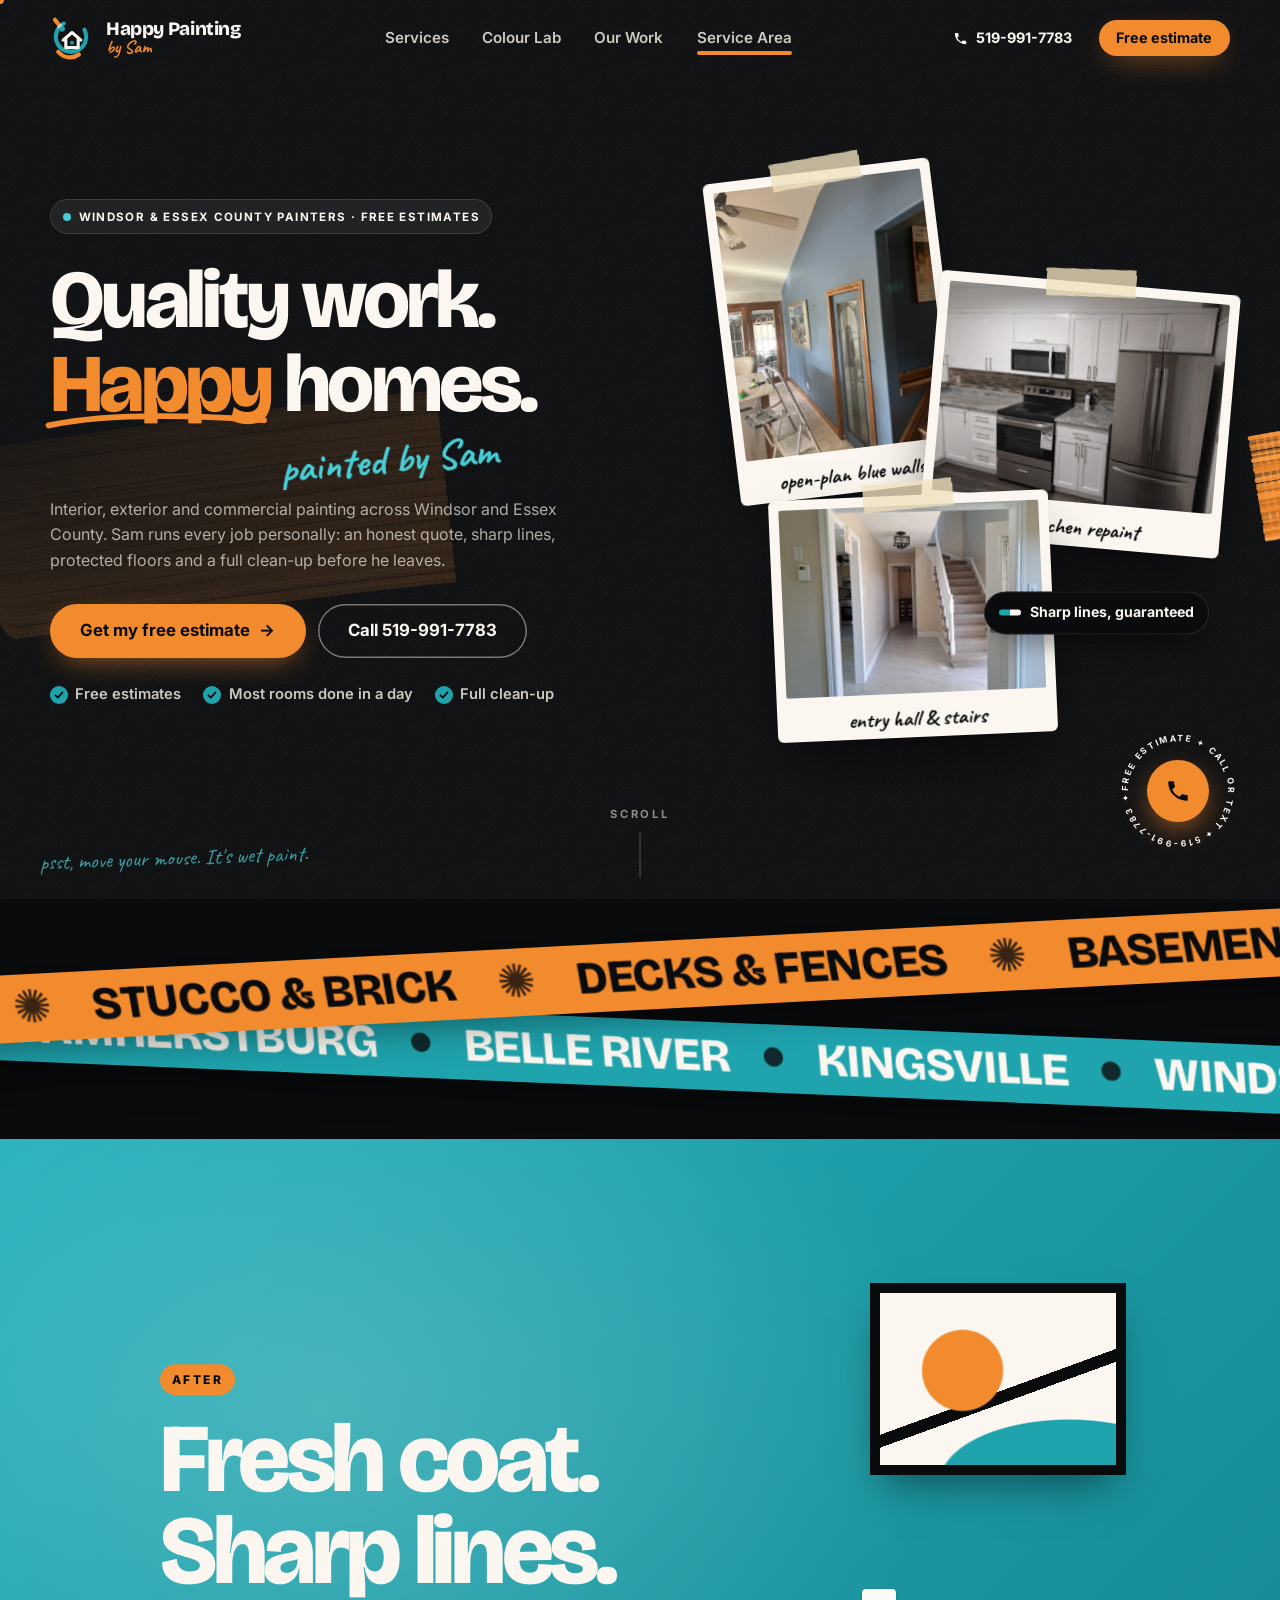
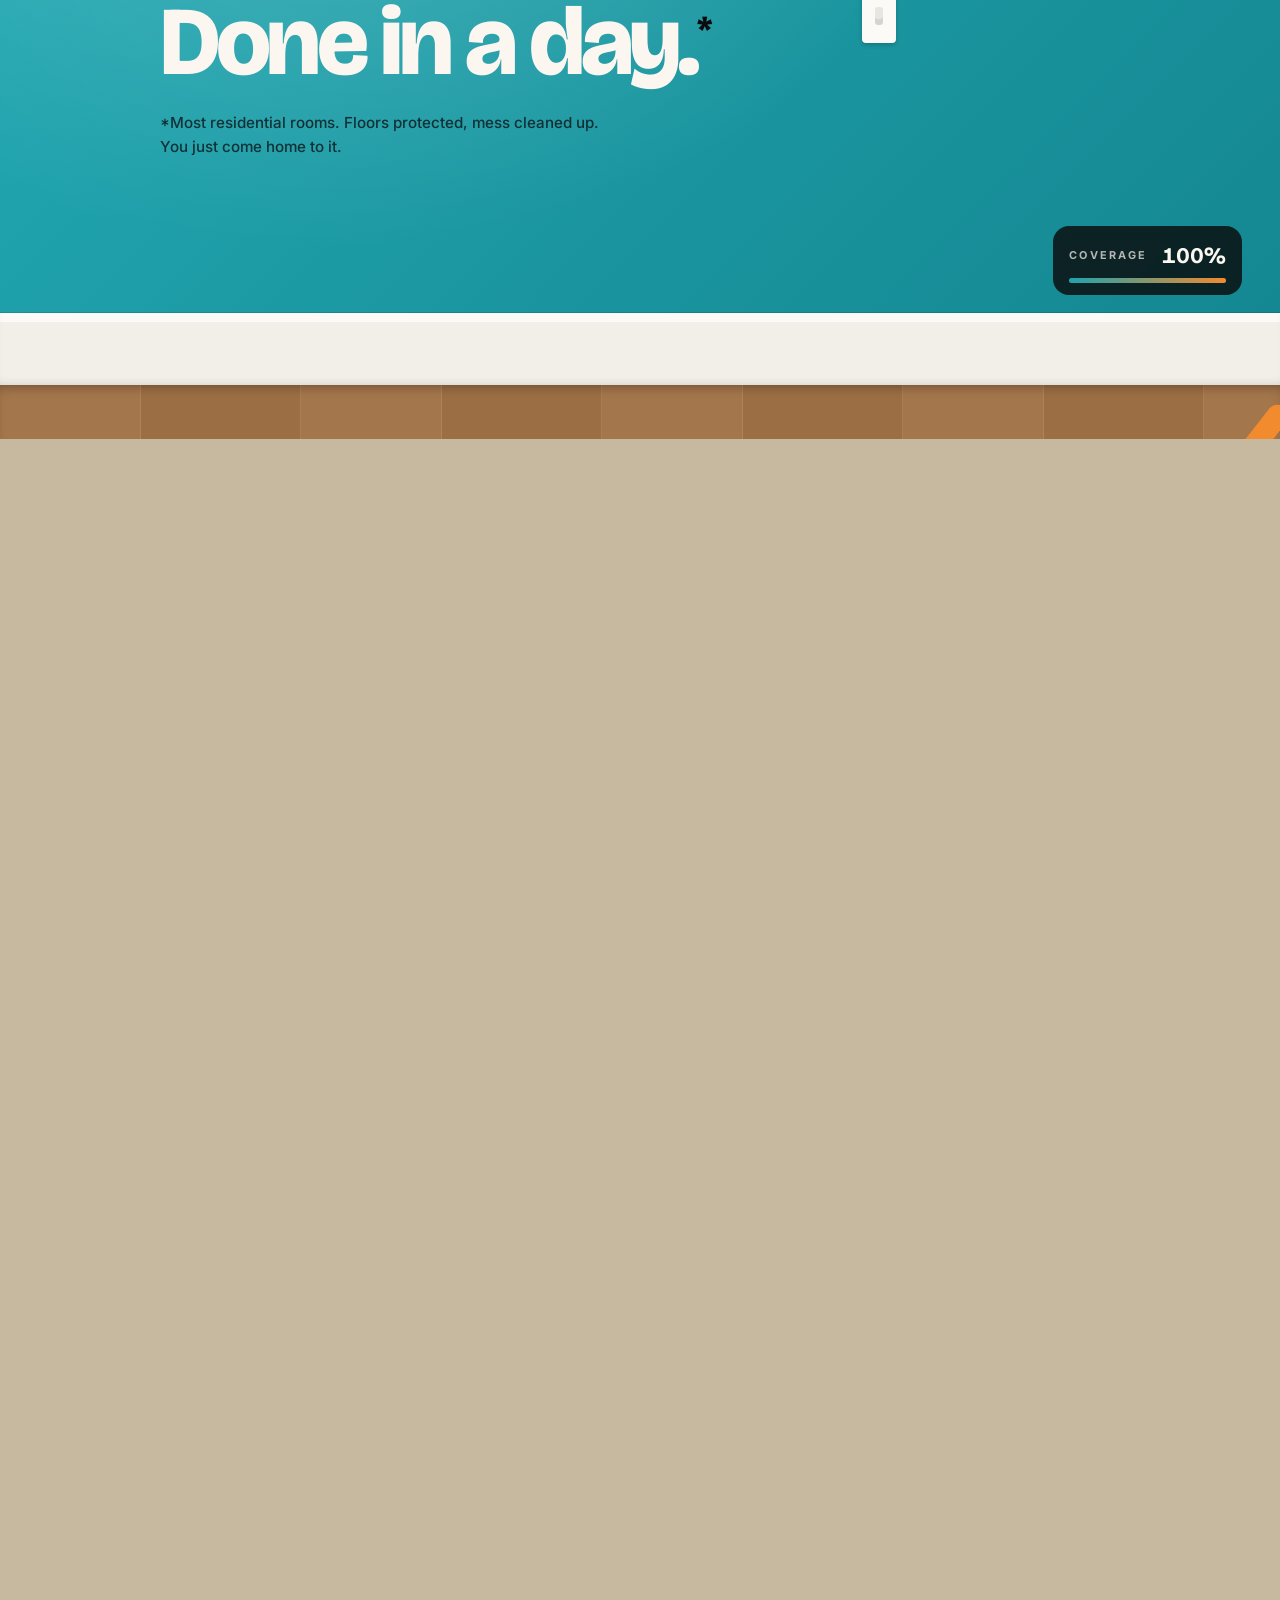
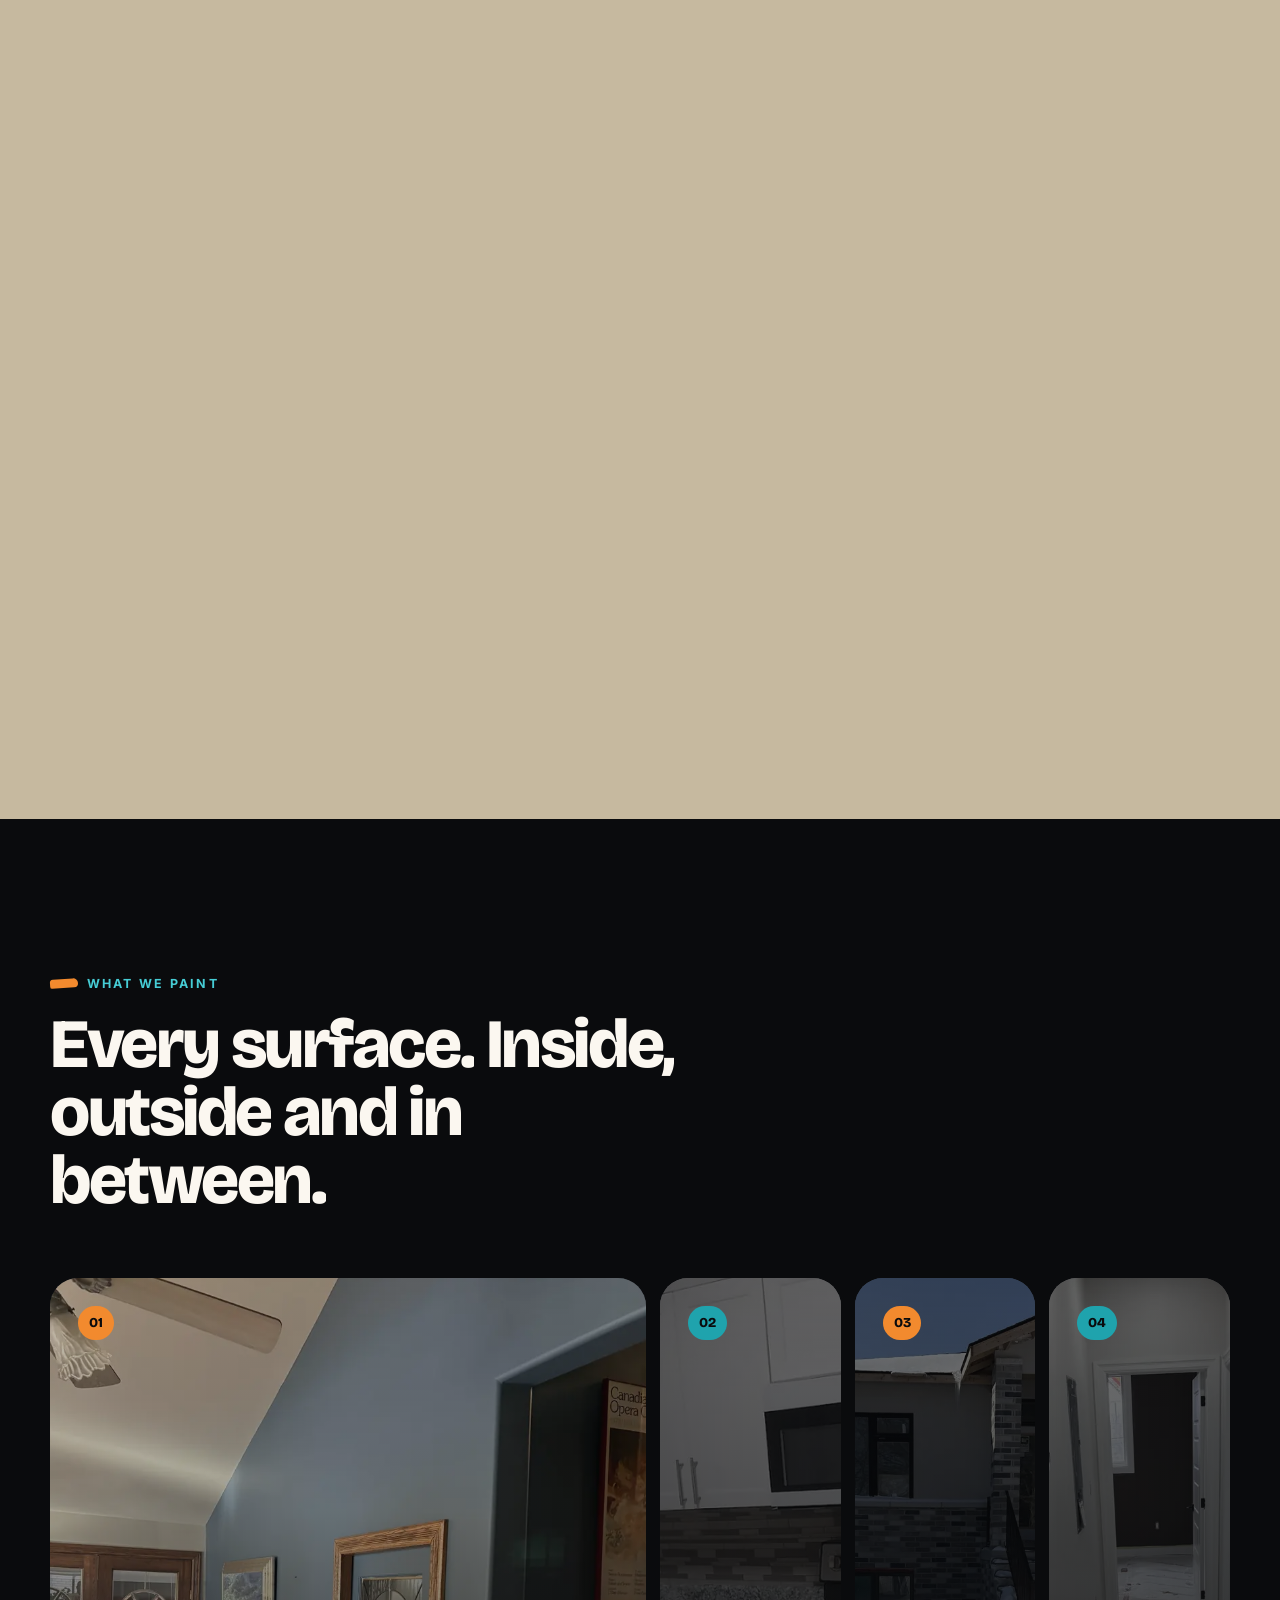
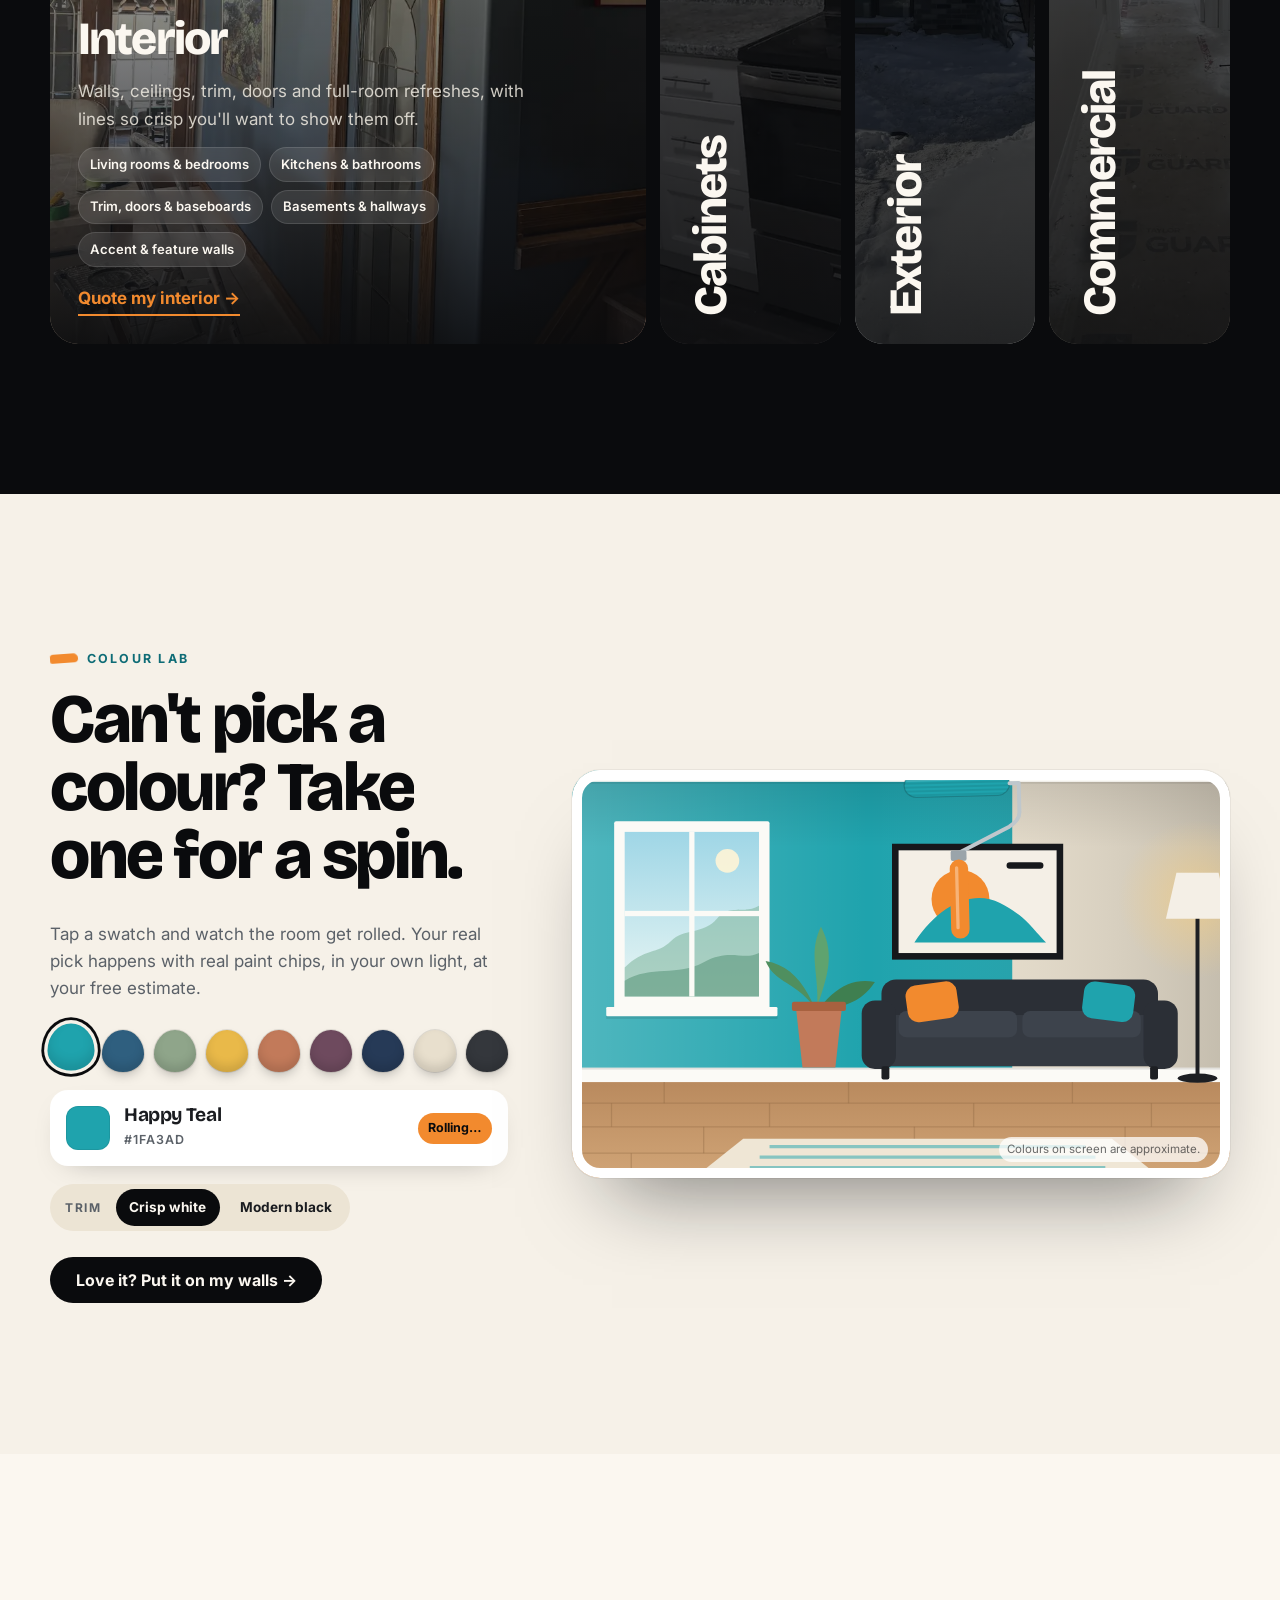
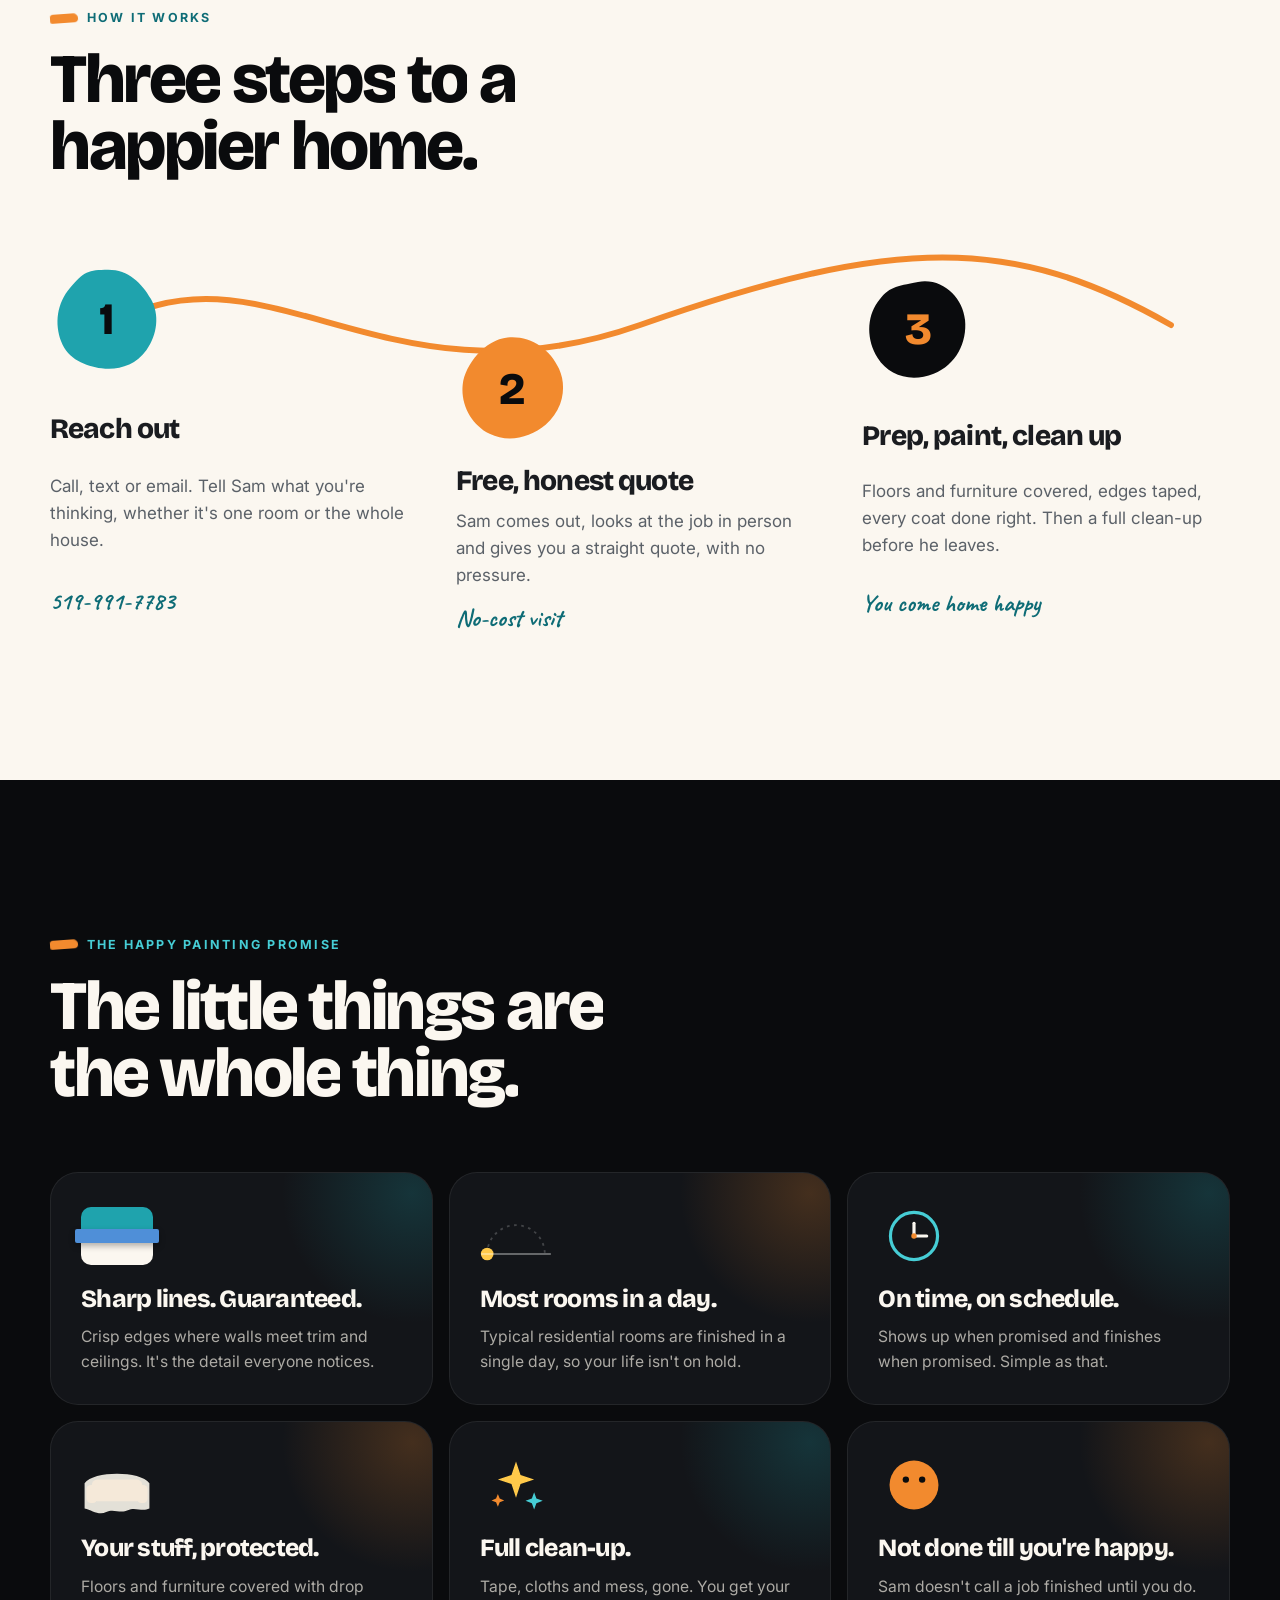
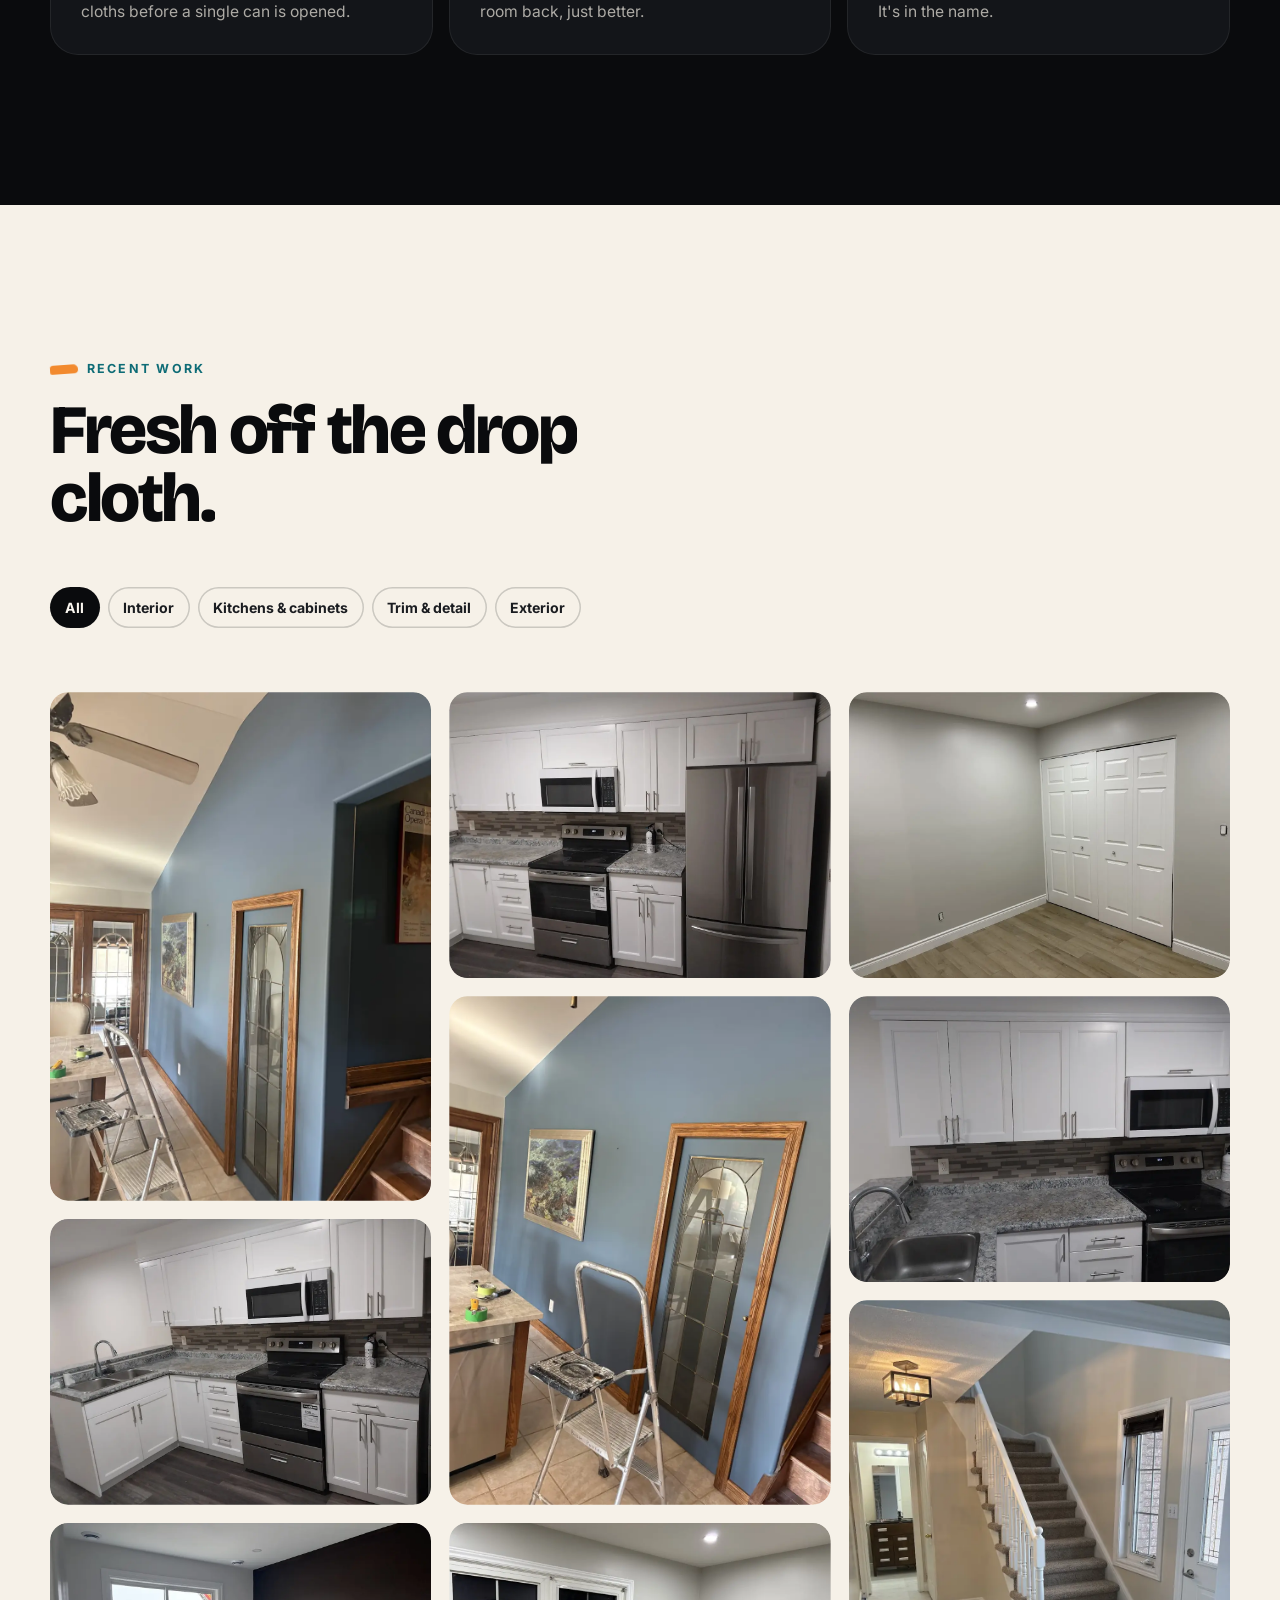
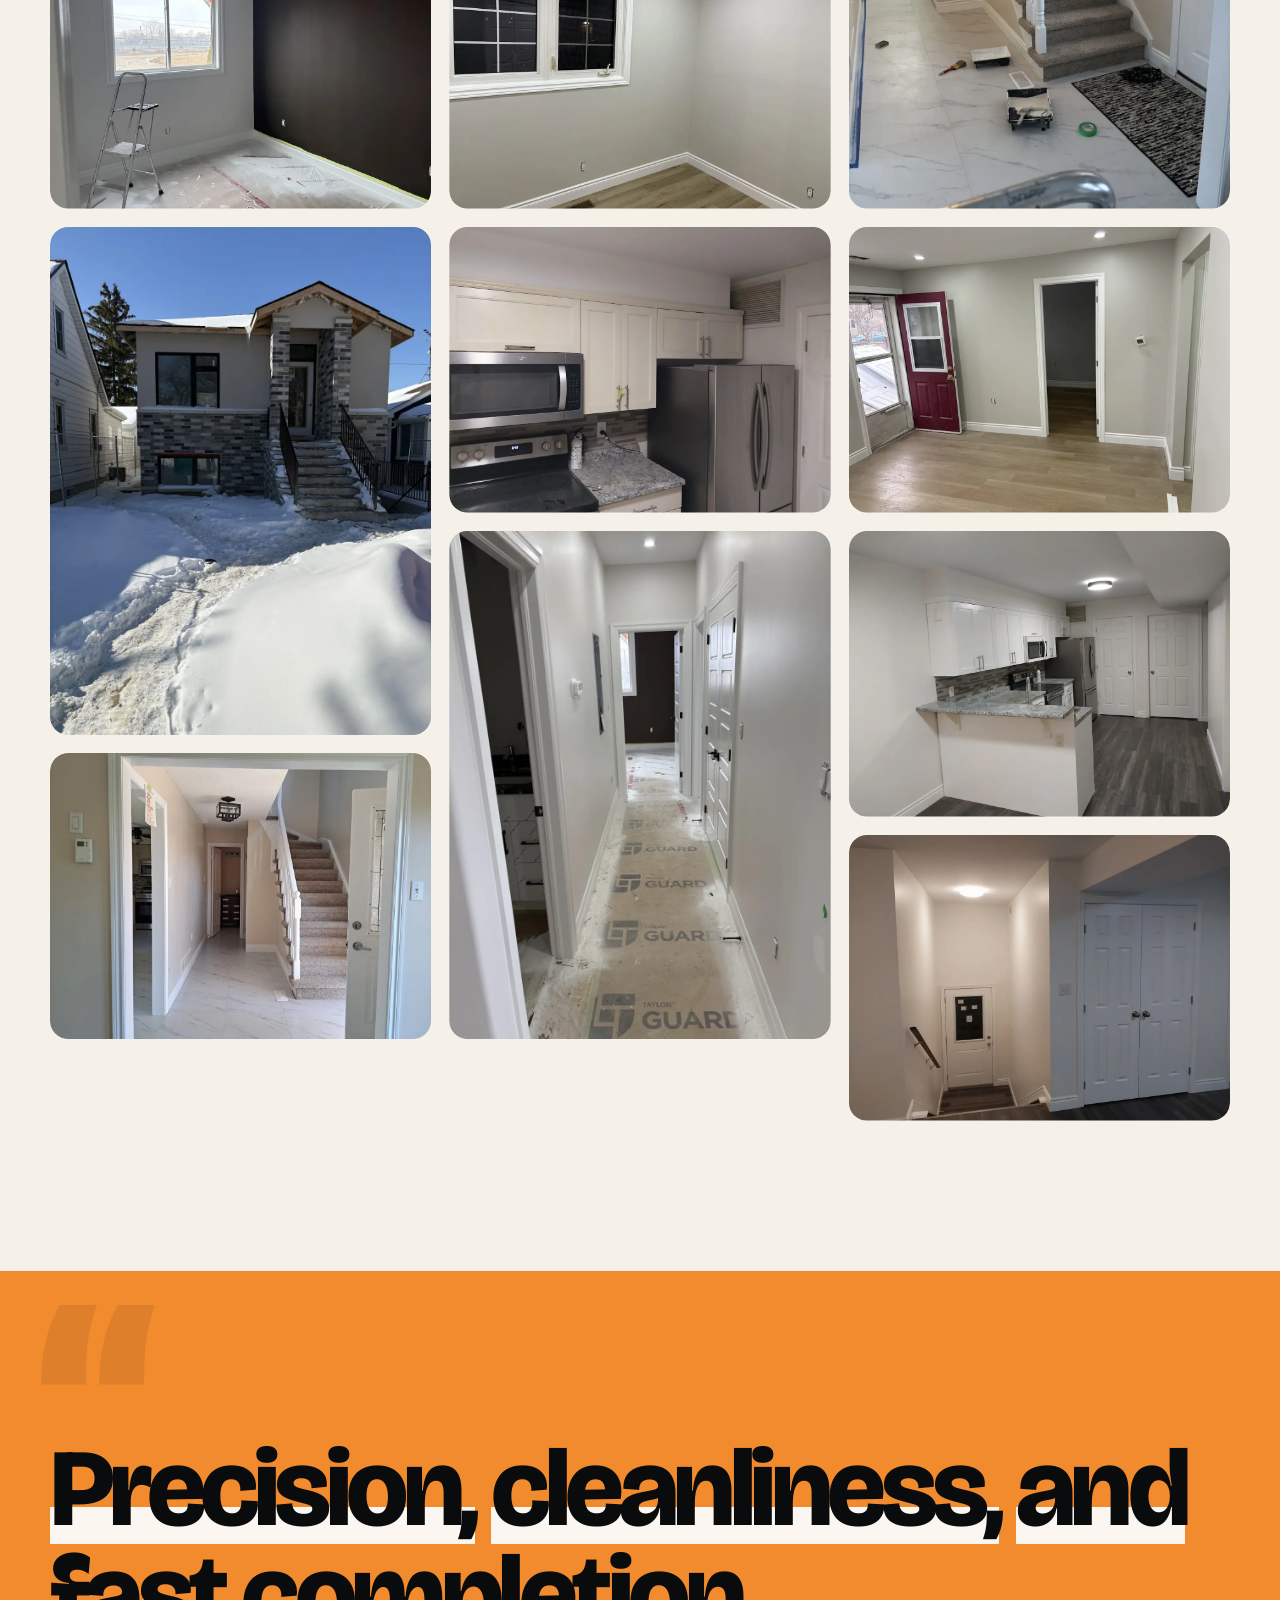
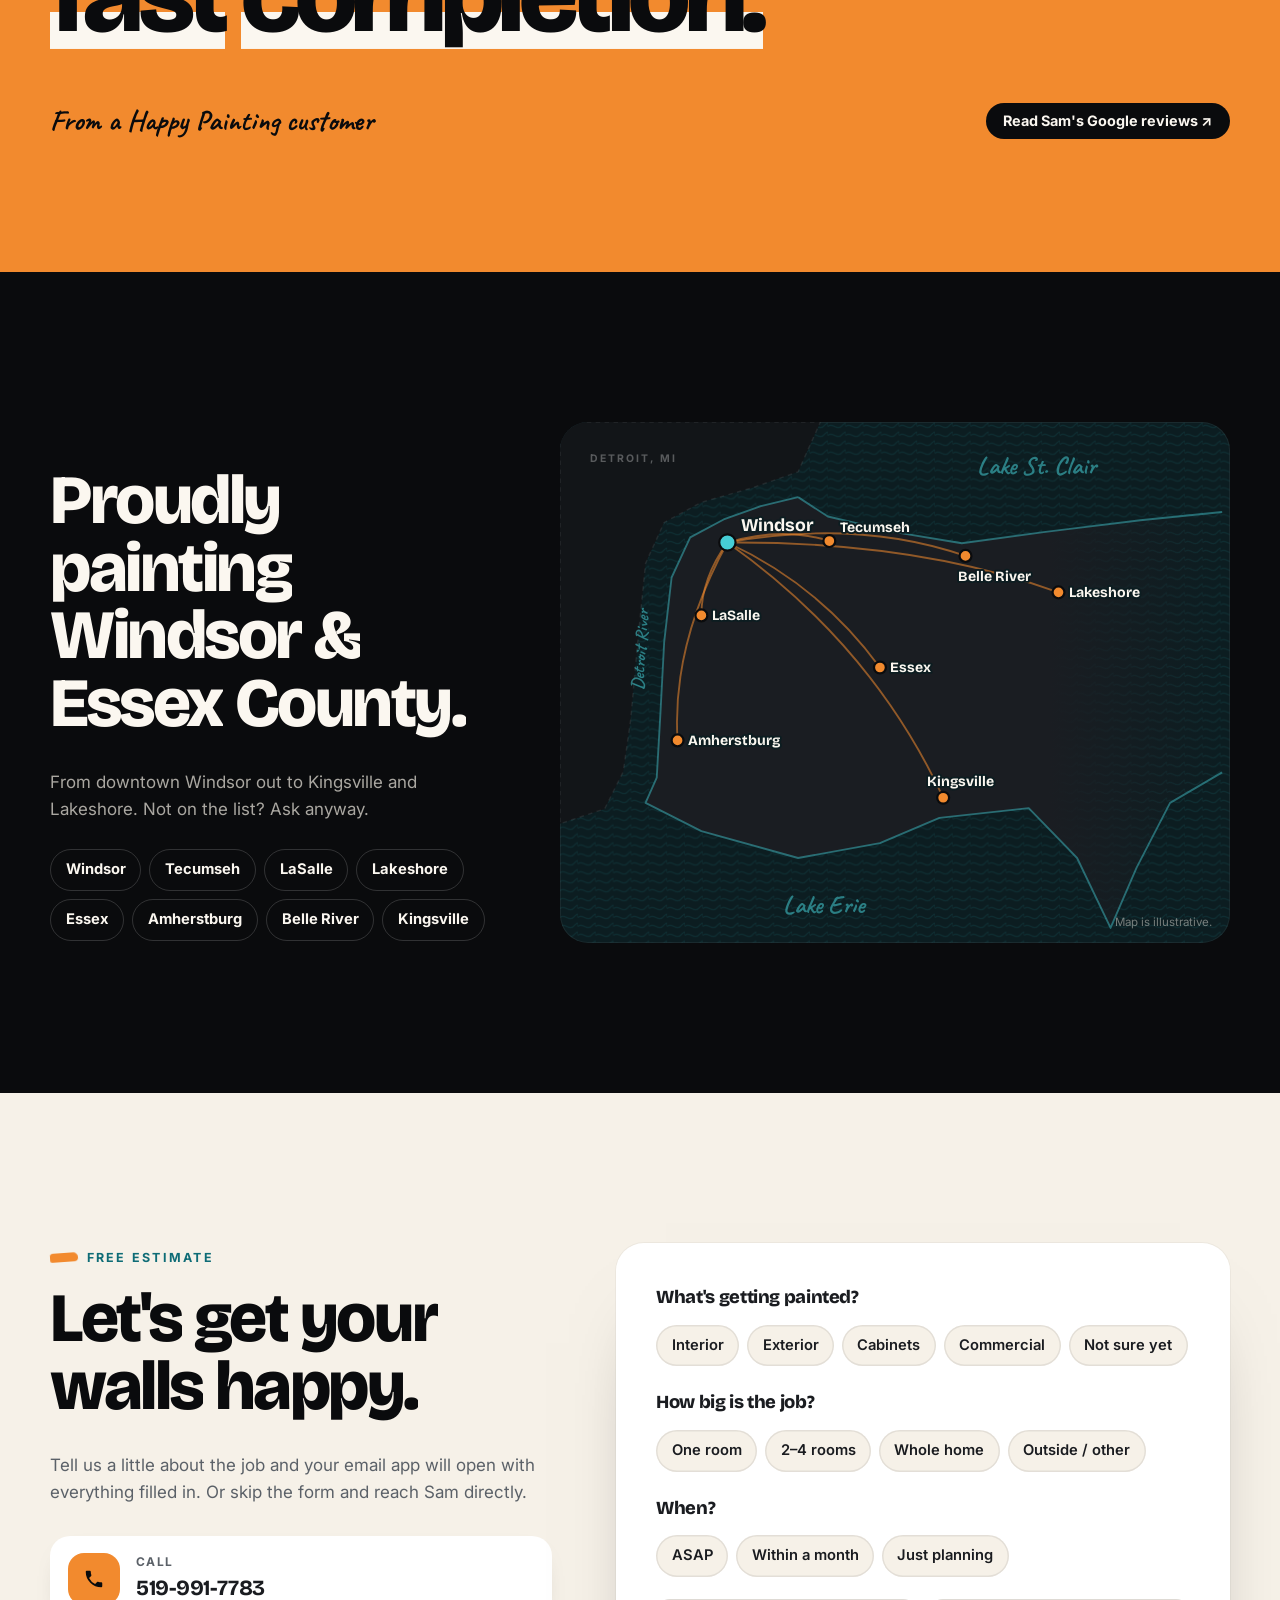
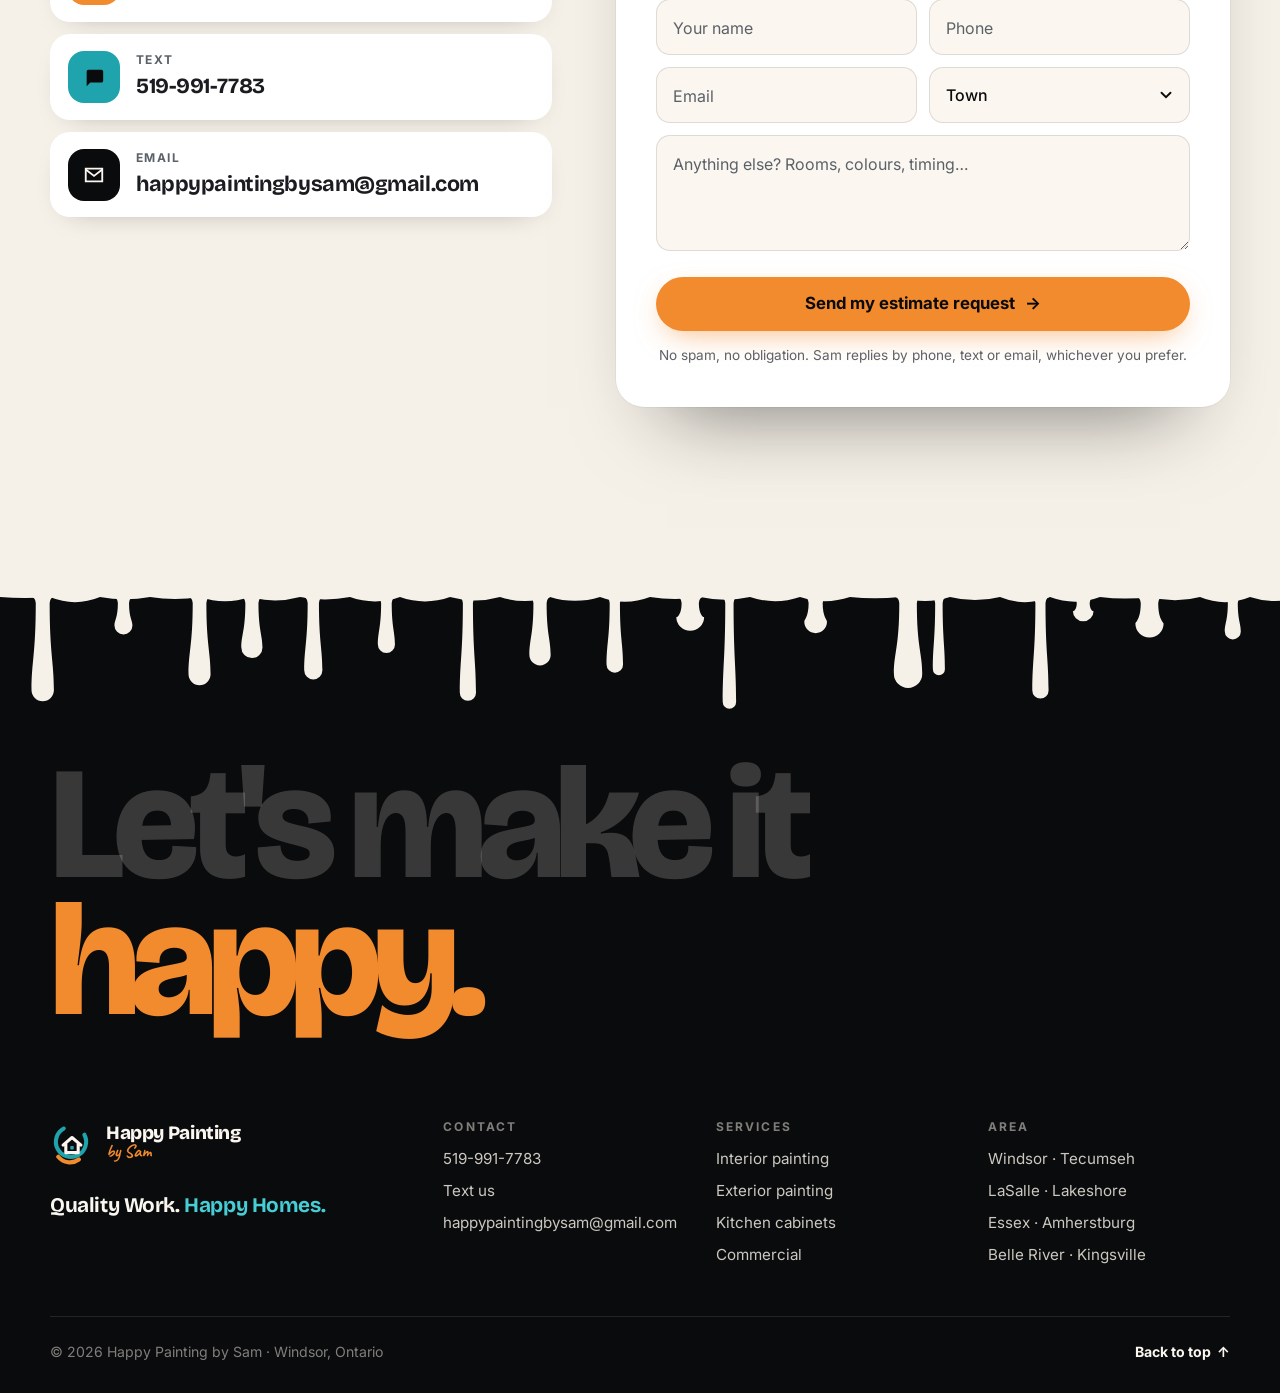
==== commit 431ce298: "happy-painting-by-sam: keep the concept out of search engines Adds a robots noindex meta tag and a C" ====
--- a/happy-painting-by-sam/index.html
+++ b/happy-painting-by-sam/index.html
@@ -5,6 +5,7 @@
   <meta name="viewport" content="width=device-width, initial-scale=1.0, viewport-fit=cover" />
   <title>Happy Painting by Sam | Windsor &amp; Essex County Painters</title>
   <meta name="description" content="Interior, exterior and commercial painting in Windsor and Essex County, Ontario. Sam runs every job personally: free estimates, sharp lines and a full clean-up. Call or text 519-991-7783." />
+  <meta name="robots" content="noindex, nofollow" />
   <meta name="theme-color" content="#0a0b0d" />
   <meta property="og:title" content="Happy Painting by Sam | Quality Work. Happy Homes." />
   <meta property="og:description" content="Interior, exterior and commercial painting across Windsor and Essex County. Free estimates. Call or text 519-991-7783." />
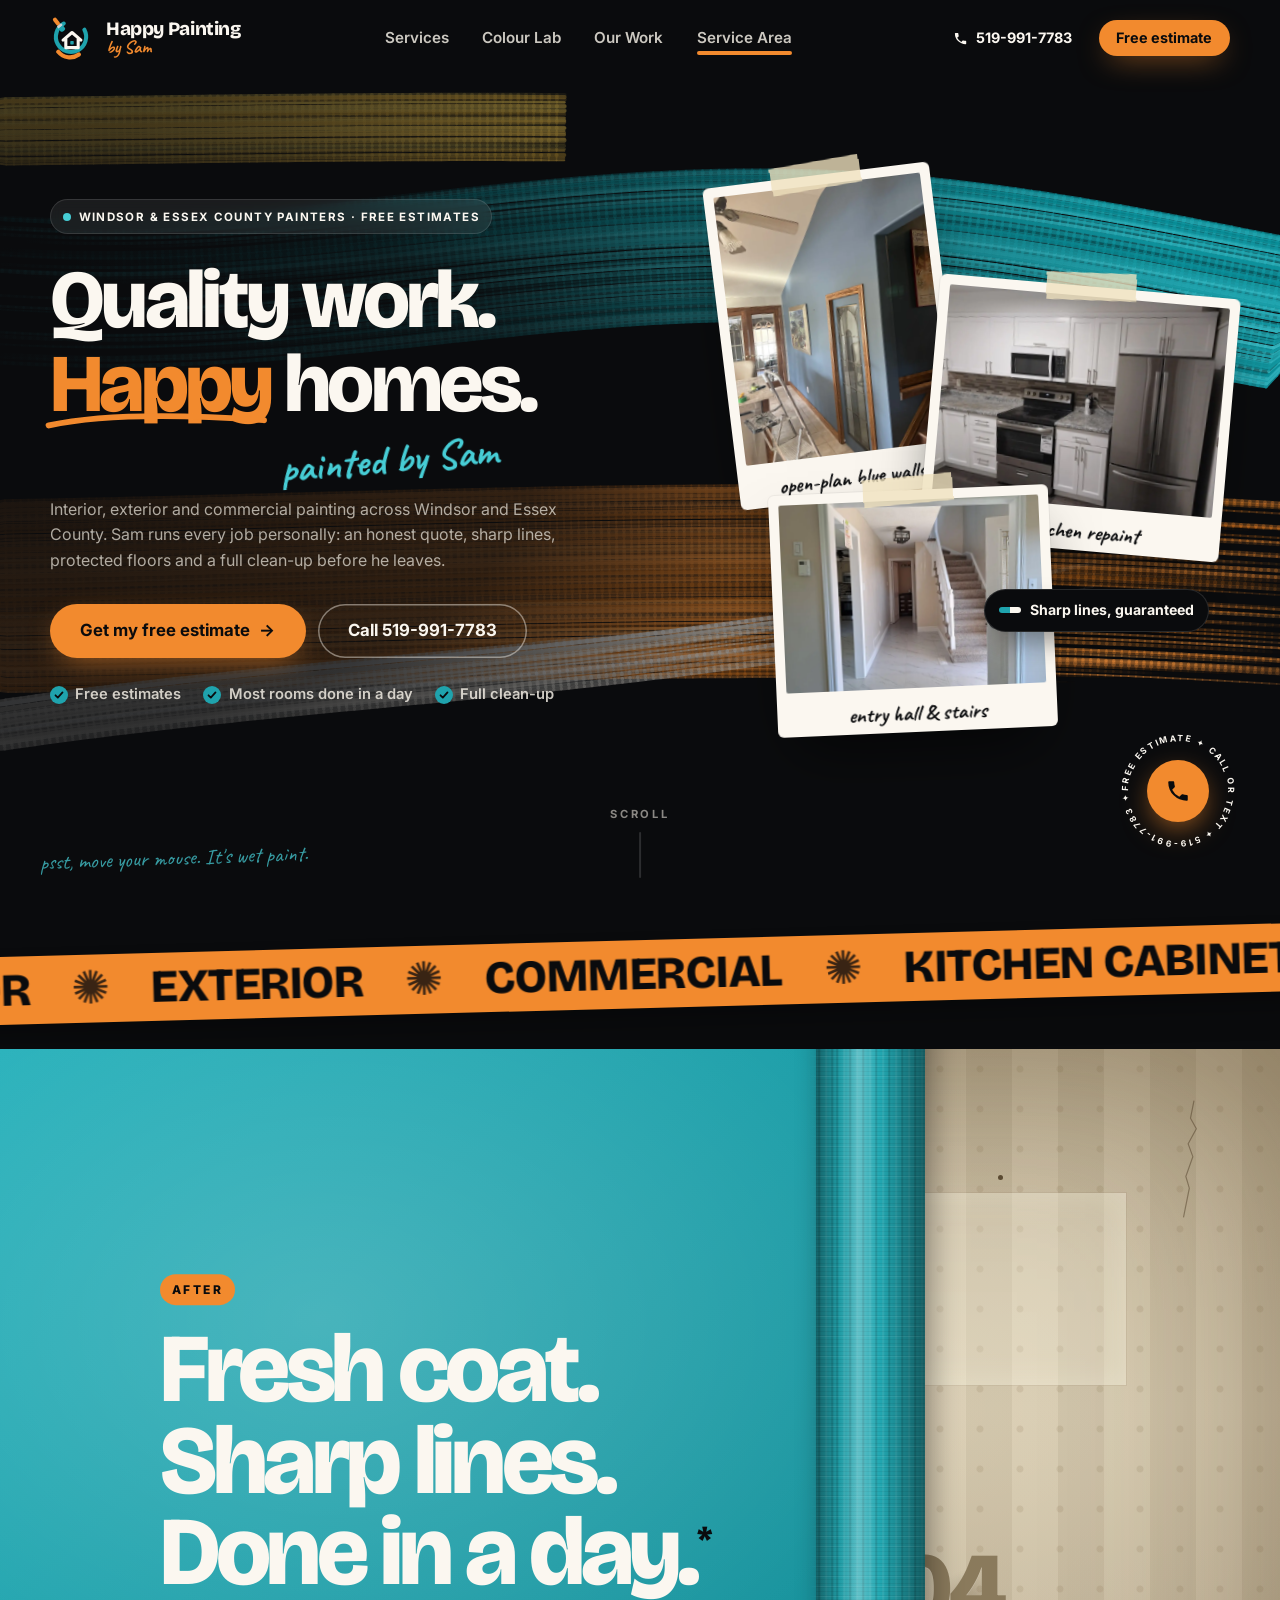
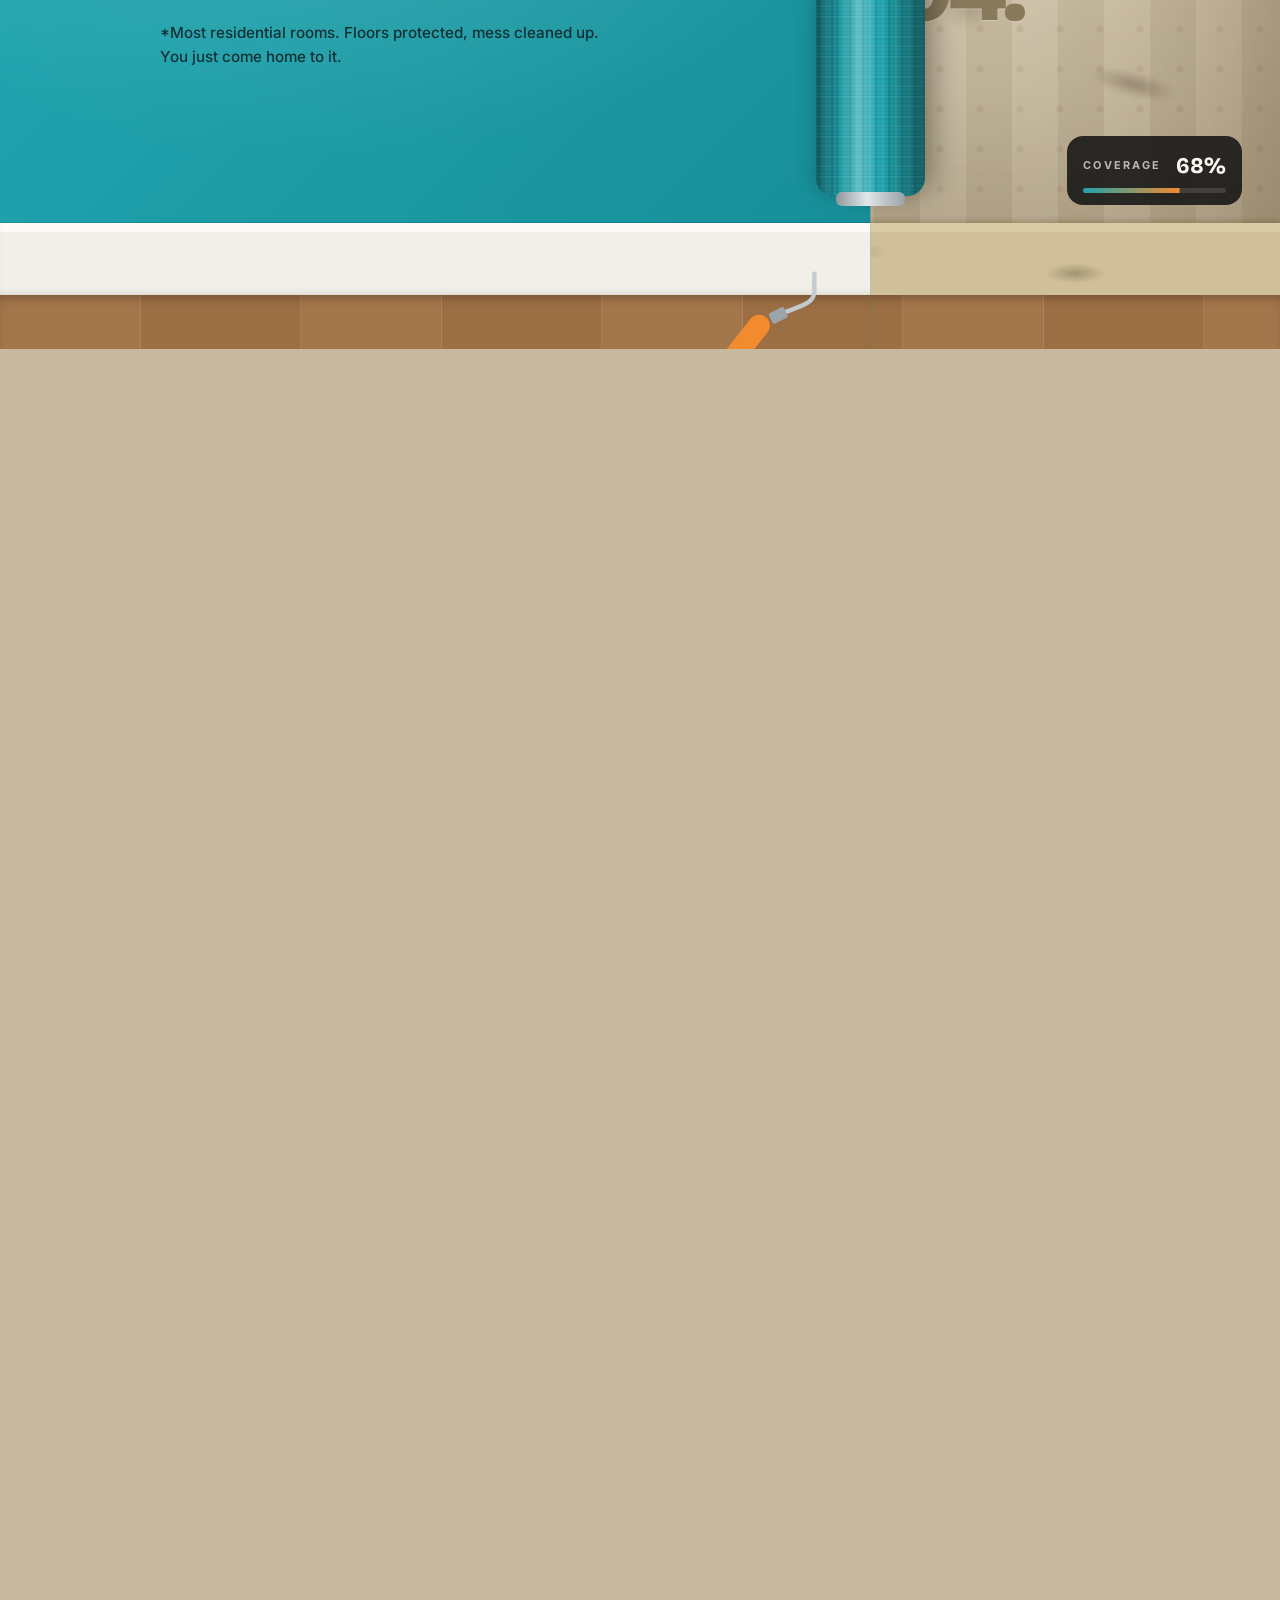
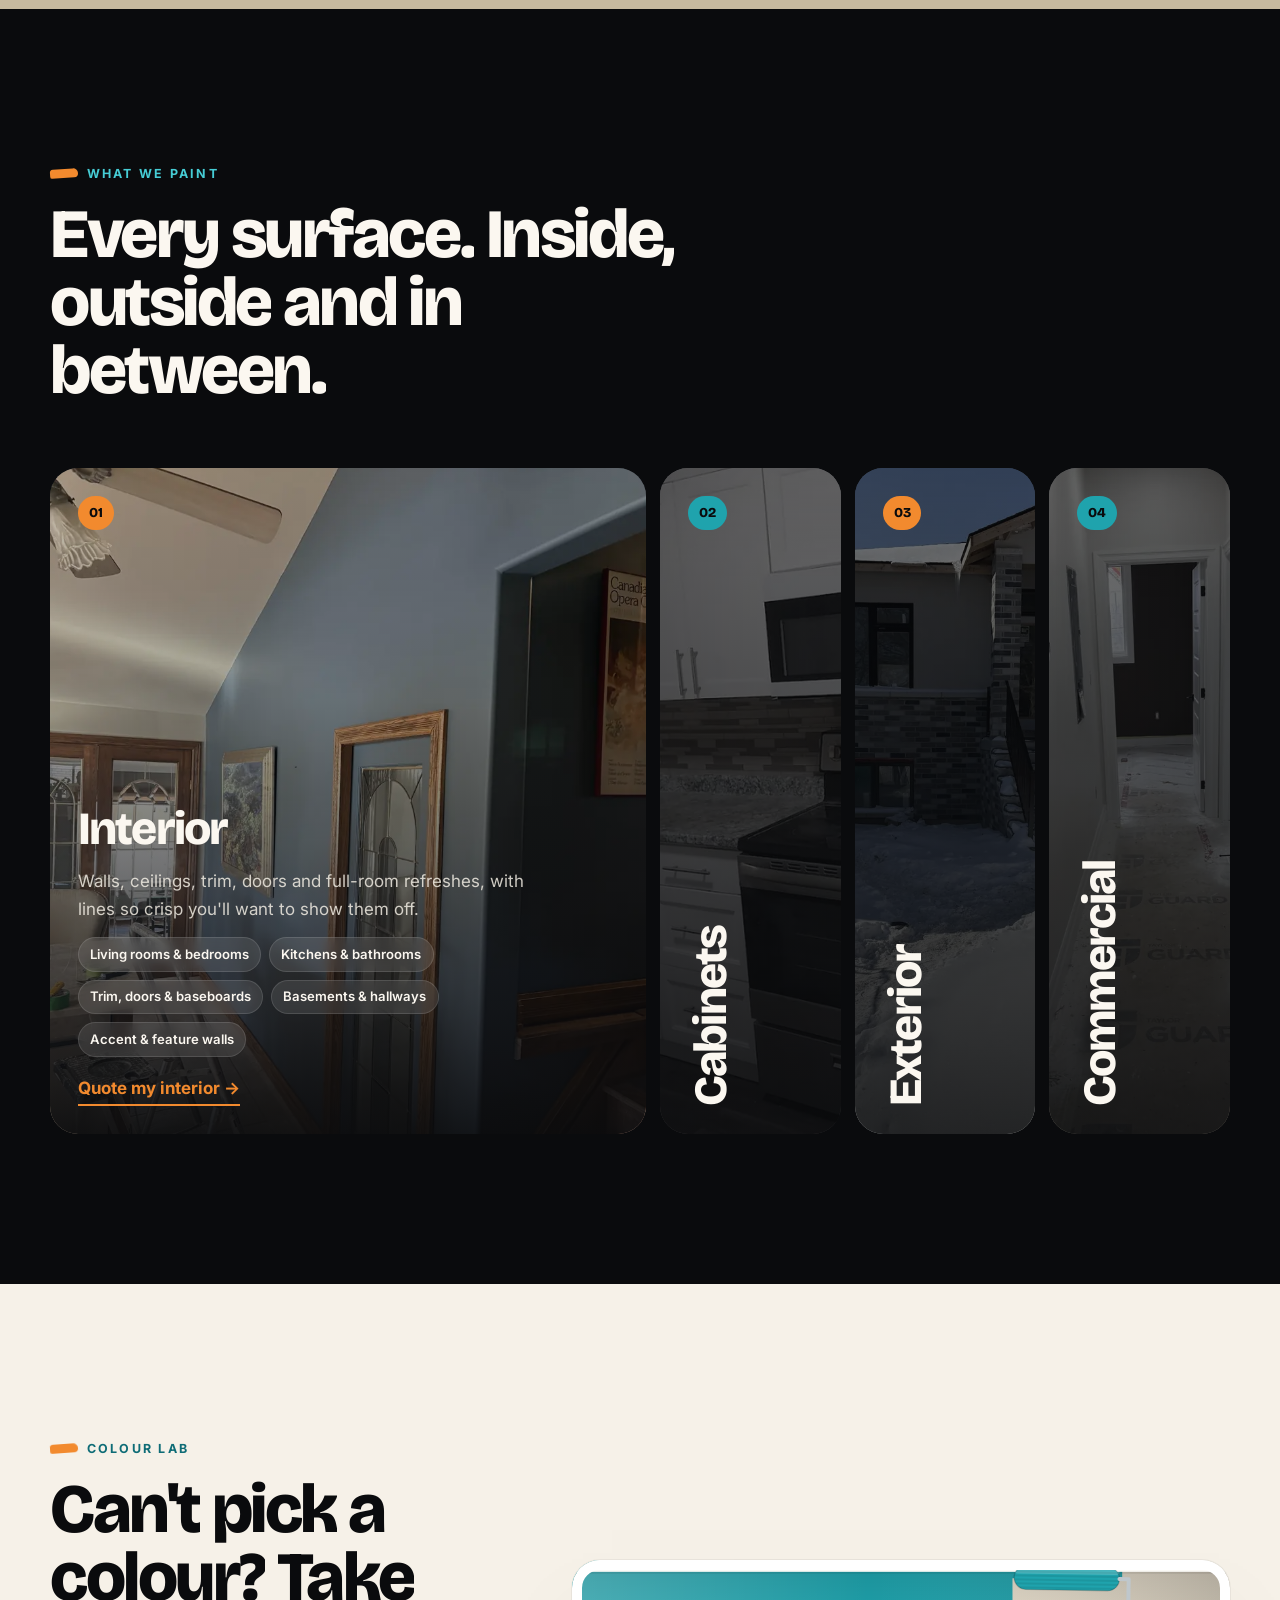
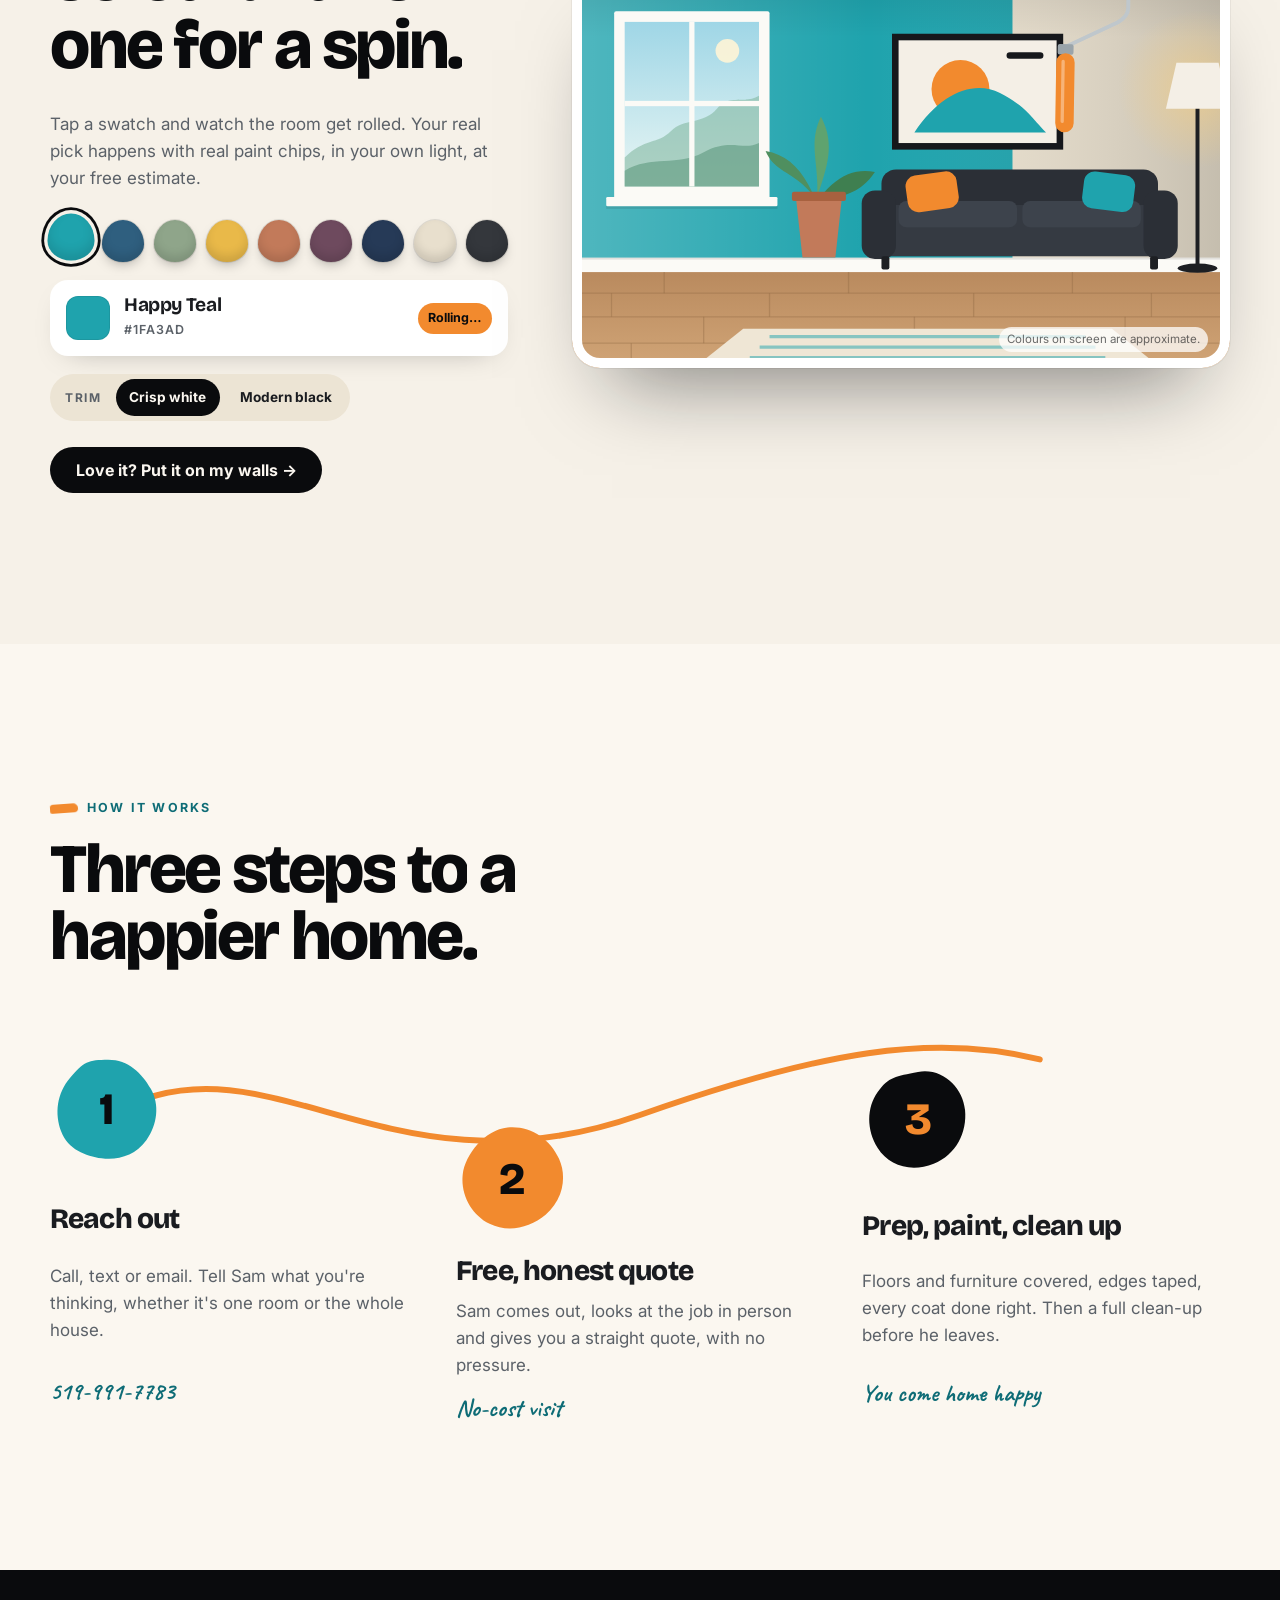
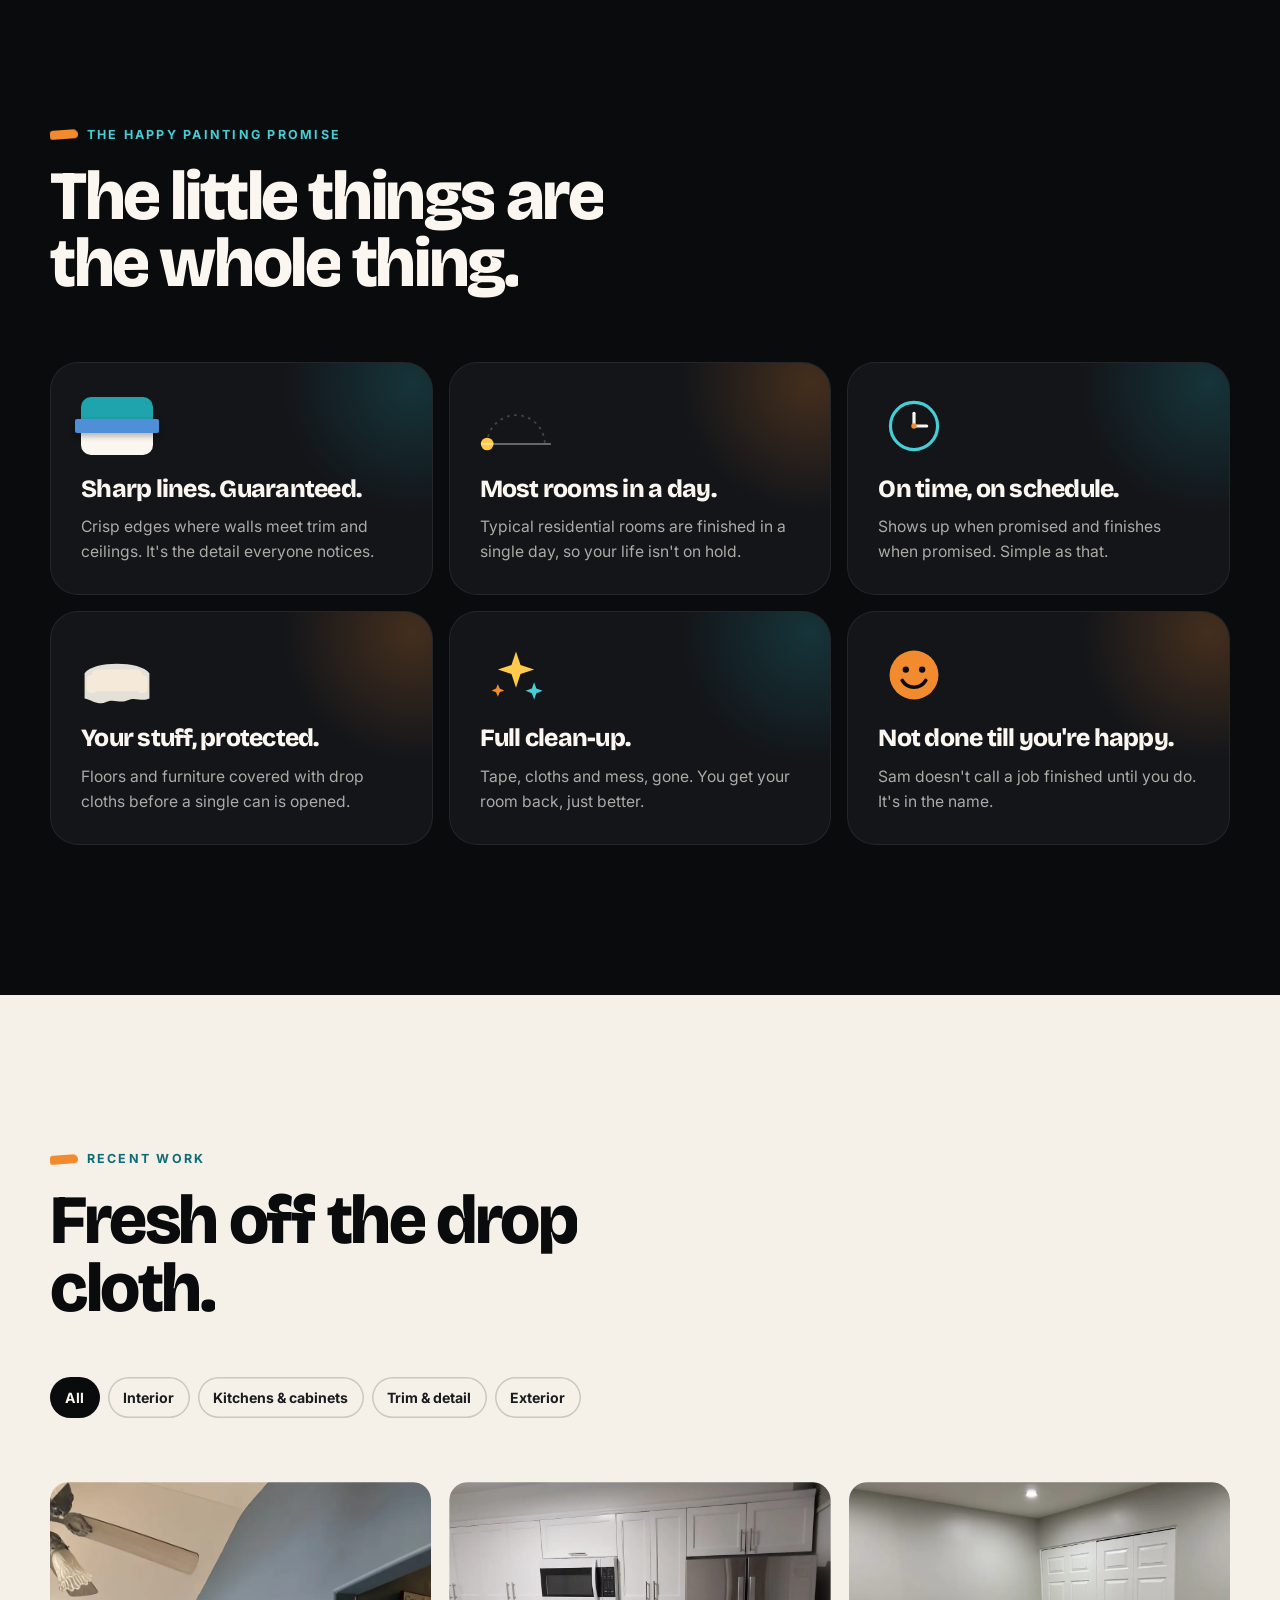
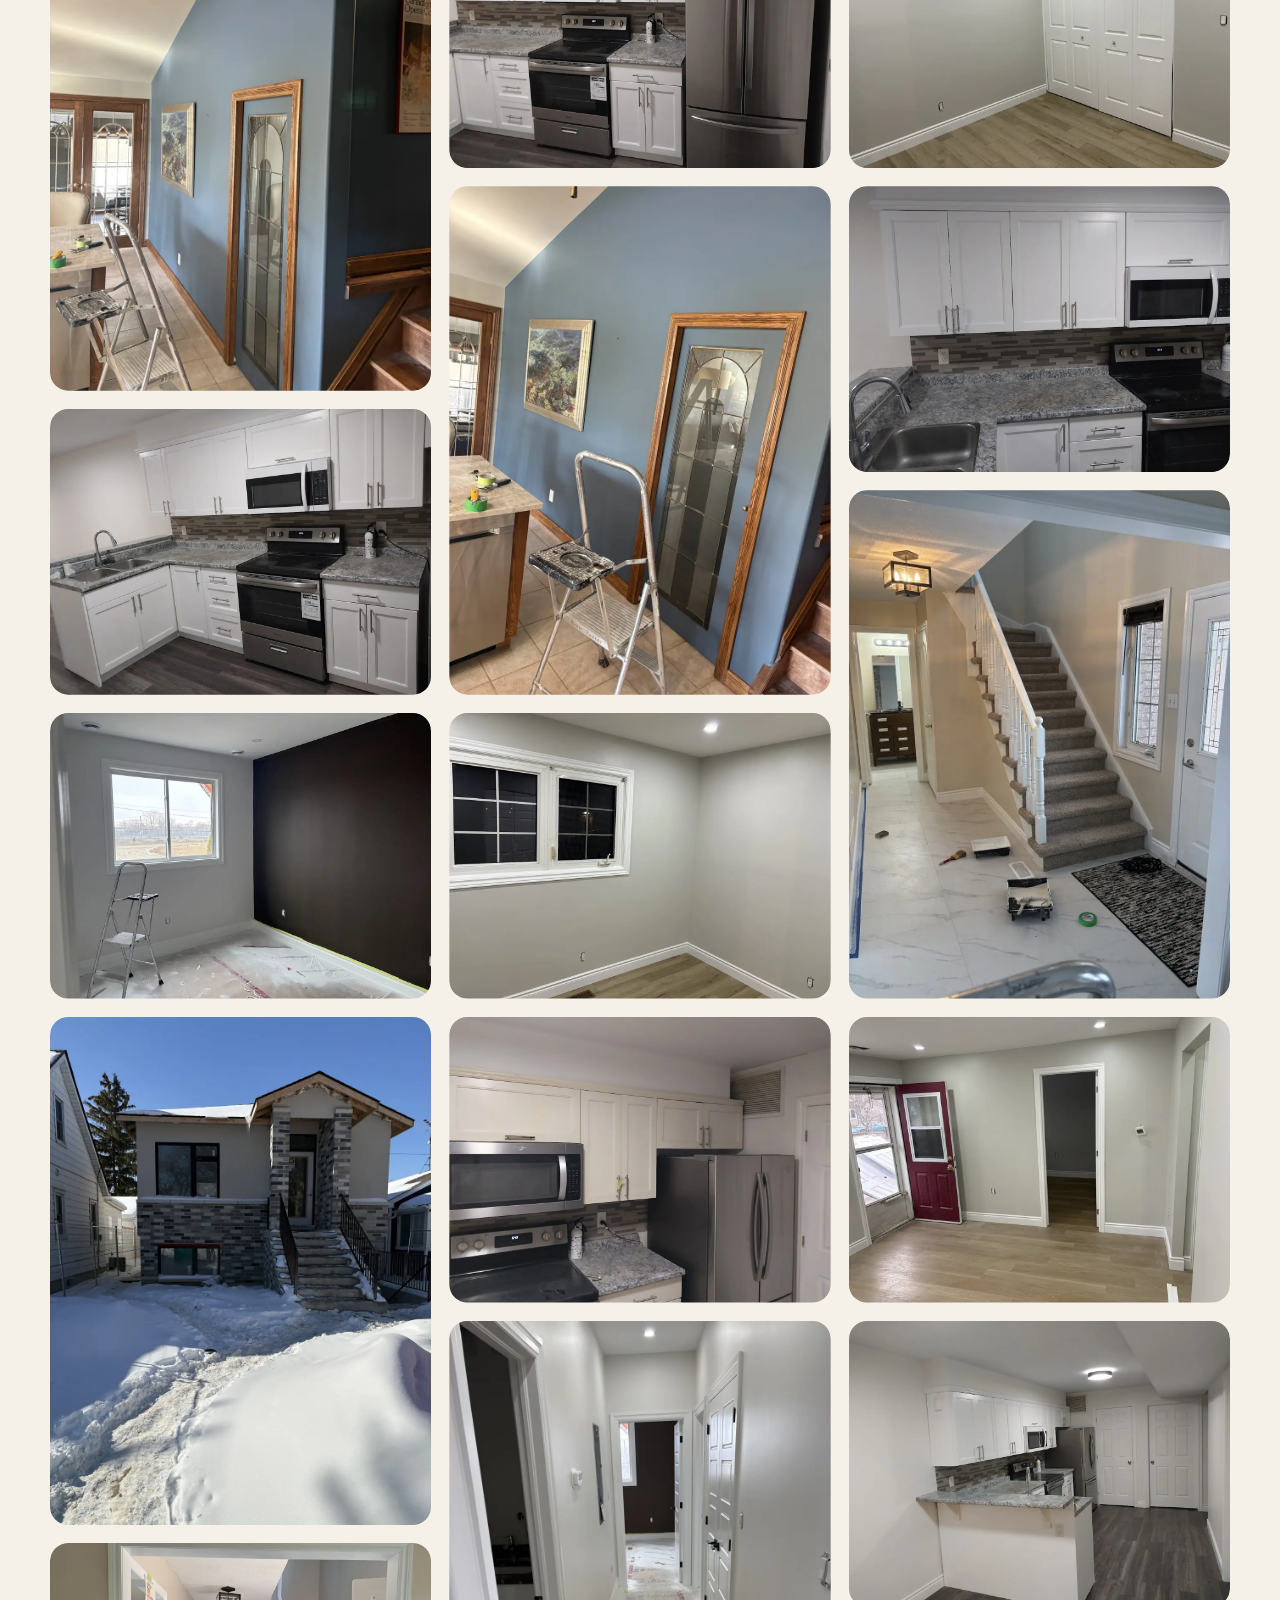
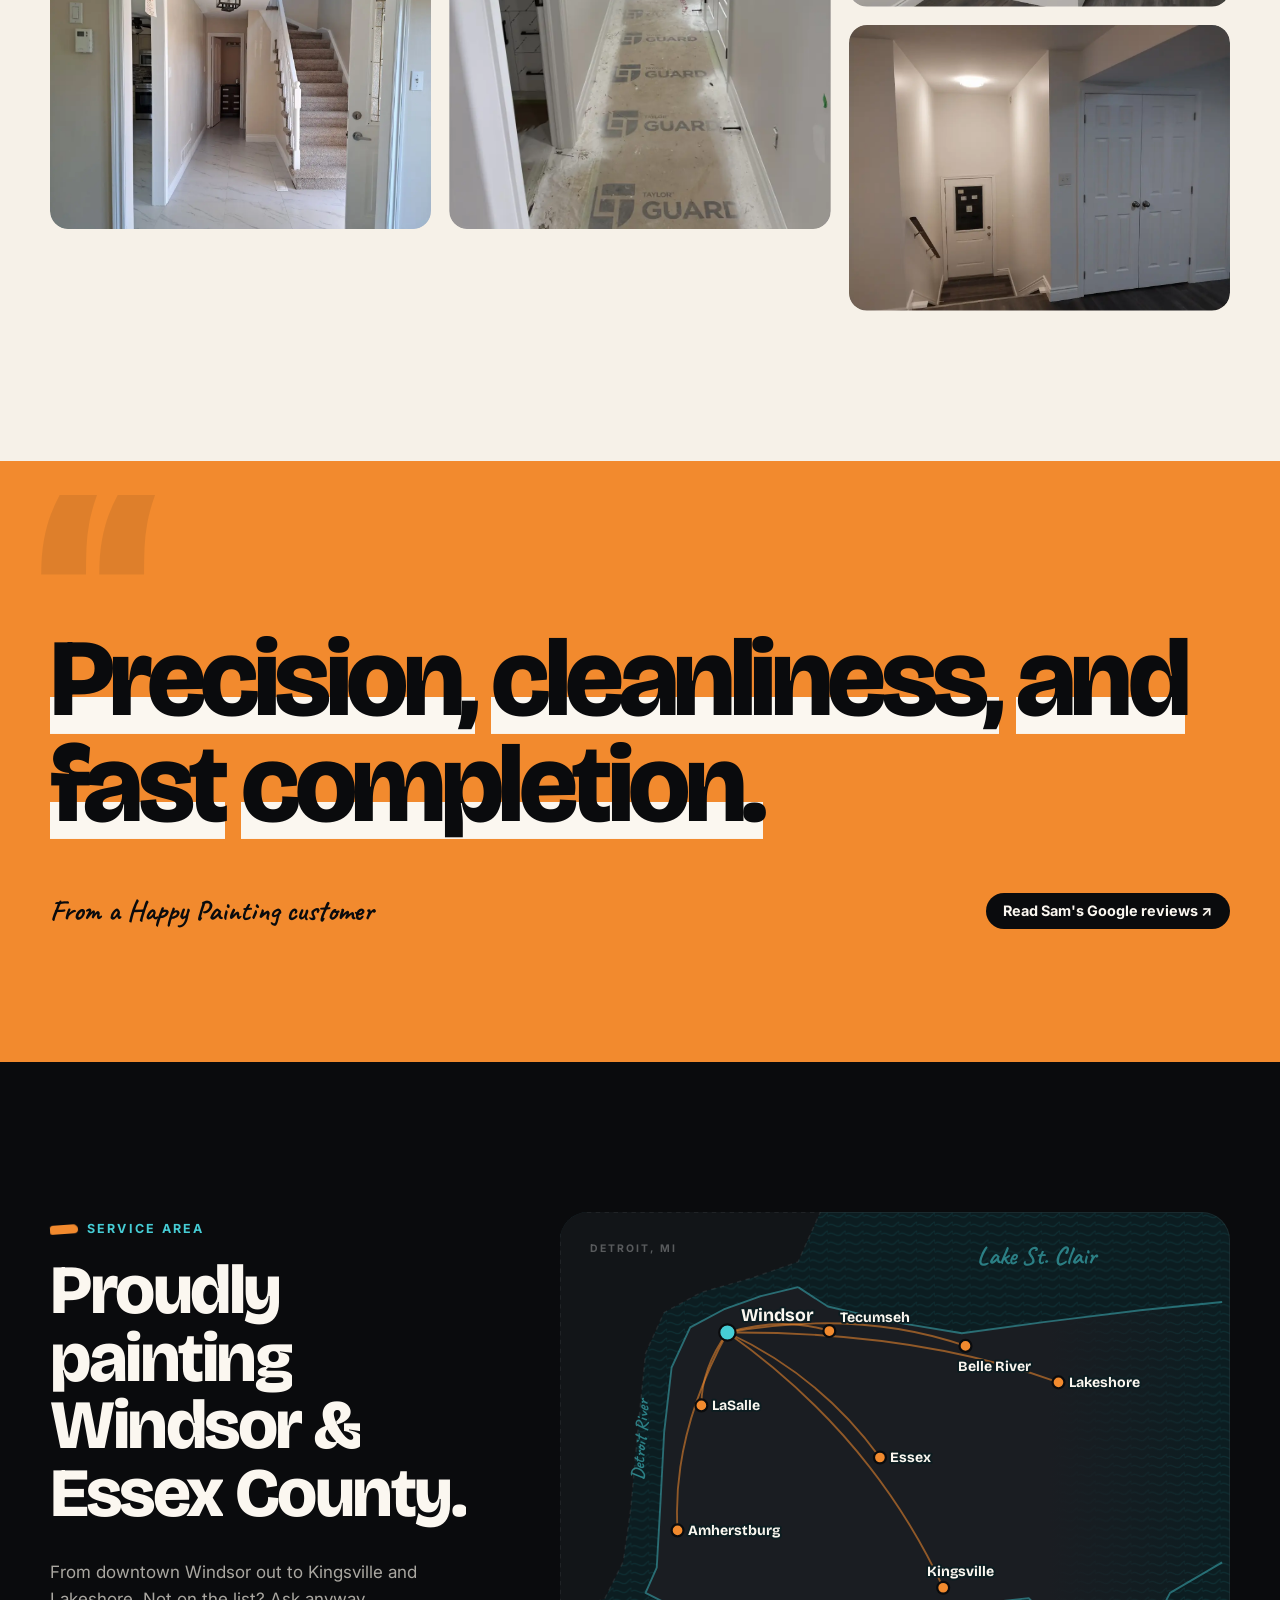
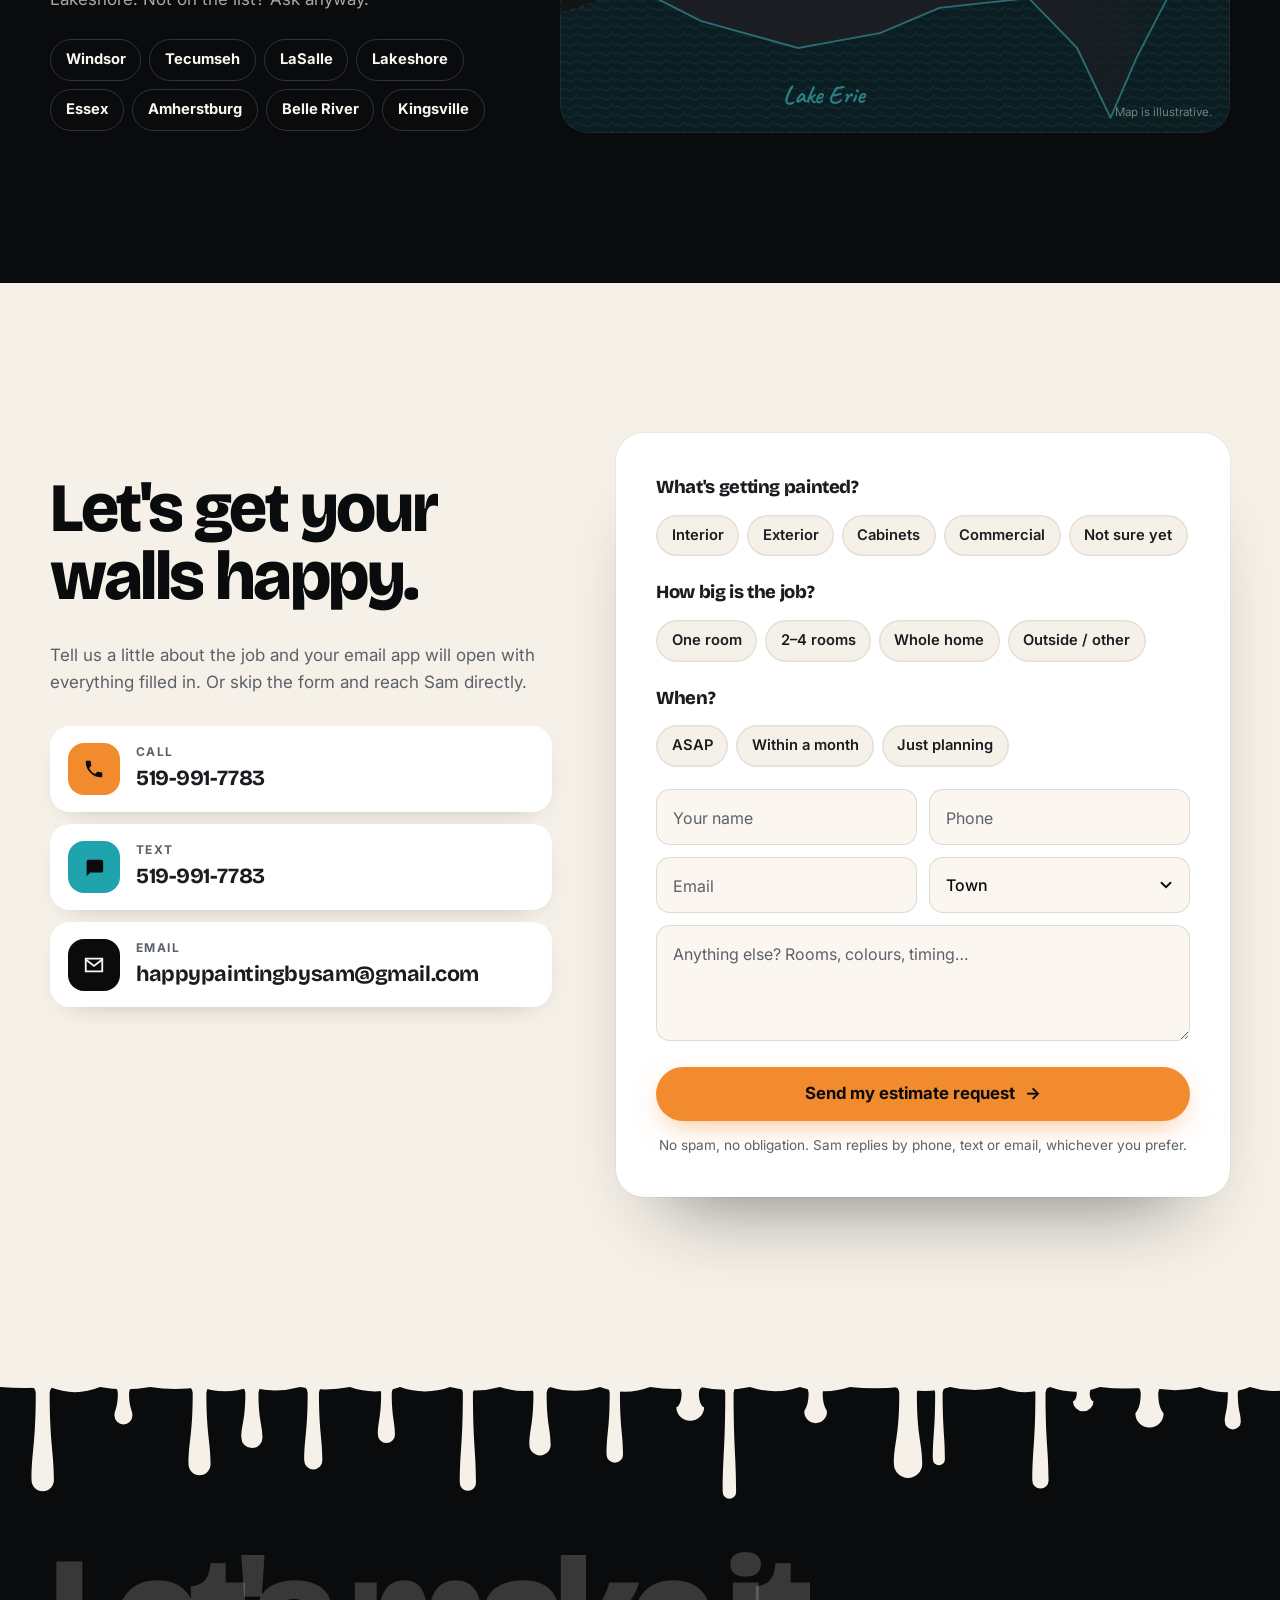
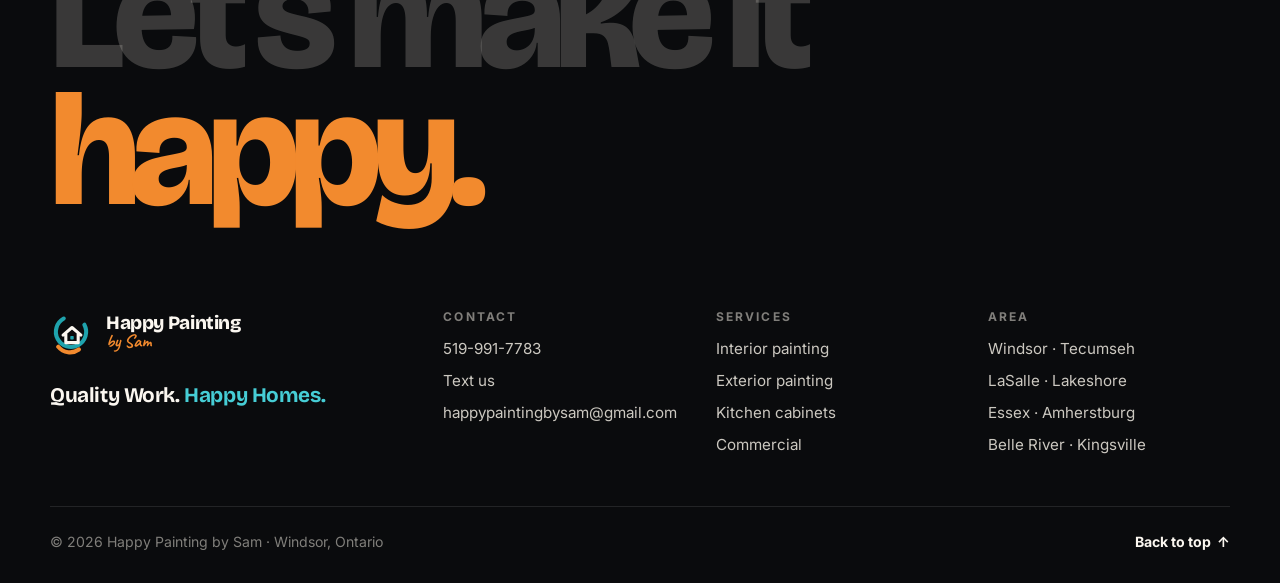
==== commit 1d4964d3: "happy-painting-by-sam: tone down the motion Keeps the purposeful pieces (scroll roller, Colour Lab, " ====
--- a/happy-painting-by-sam/index.html
+++ b/happy-painting-by-sam/index.html
@@ -41,24 +41,6 @@
 
   <a class="skip" href="#main">Skip to content</a>
 
-  <!-- ============ PRELOADER ============ -->
-  <div class="preloader" aria-hidden="true">
-    <div class="pre-inner">
-      <svg class="pre-mark" viewBox="0 0 64 64">
-        <path class="pre-ring pre-ring--teal" d="M50 20a22 22 0 1 1-30-9" />
-        <path class="pre-ring pre-ring--orange" d="M12 52a22 22 0 0 0 30 4" />
-        <path class="pre-house" d="M19 35l13-11 13 11M23 33v13h18V33" />
-      </svg>
-      <div class="pre-word"><span>Happy</span> <span>Painting</span></div>
-      <div class="pre-bar"><i></i></div>
-    </div>
-    <svg class="drips drips--pre" preserveAspectRatio="none"></svg>
-  </div>
-
-  <!-- ============ CURSOR + PROGRESS ============ -->
-  <div class="cursor" aria-hidden="true"><div class="cursor-ring"><span class="cursor-label"></span></div><div class="cursor-dot"></div></div>
-  <div class="progress" aria-hidden="true"><i></i></div>
-
   <!-- ============ HEADER ============ -->
   <header class="header" id="top">
     <div class="wrap header-inner">
@@ -79,11 +61,11 @@
         <a href="#area">Service Area</a>
       </nav>
       <div class="header-cta">
-        <a class="btn btn--ghost btn--sm hide-sm" href="tel:+15199917783" data-magnetic>
+        <a class="btn btn--ghost btn--sm hide-sm" href="tel:+15199917783">
           <svg viewBox="0 0 24 24" aria-hidden="true"><path d="M6.6 10.8a15.1 15.1 0 0 0 6.6 6.6l2.2-2.2c.3-.3.7-.4 1-.2 1.1.4 2.3.6 3.6.6.6 0 1 .4 1 1V20c0 .6-.4 1-1 1A17 17 0 0 1 3 4c0-.6.4-1 1-1h3.5c.6 0 1 .4 1 1 0 1.2.2 2.4.6 3.6.1.3 0 .7-.2 1z"/></svg>
           519-991-7783
         </a>
-        <a class="btn btn--orange btn--sm" href="#estimate" data-magnetic>Free estimate</a>
+        <a class="btn btn--orange btn--sm" href="#estimate">Free estimate</a>
         <button class="burger" aria-label="Open menu" aria-expanded="false" aria-controls="menu"><span></span><span></span></button>
       </div>
     </div>
@@ -110,7 +92,6 @@
     <section class="hero" aria-labelledby="hero-title">
       <canvas class="hero-paint" aria-hidden="true"></canvas>
       <div class="hero-veil" aria-hidden="true"></div>
-      <div class="grain" aria-hidden="true"></div>
 
       <div class="wrap hero-grid">
         <div class="hero-copy">
@@ -122,8 +103,8 @@
           <p class="hero-sig" aria-hidden="true">painted by Sam</p>
           <p class="hero-lede">Interior, exterior and commercial painting across Windsor and Essex County. Sam runs every job personally: an honest quote, sharp lines, protected floors and a full clean-up before he leaves.</p>
           <div class="hero-ctas">
-            <a class="btn btn--orange btn--lg" href="#estimate" data-magnetic>Get my free estimate <span class="arr">&rarr;</span></a>
-            <a class="btn btn--line btn--lg" href="tel:+15199917783" data-magnetic>Call 519-991-7783</a>
+            <a class="btn btn--orange btn--lg" href="#estimate">Get my free estimate <span class="arr">&rarr;</span></a>
+            <a class="btn btn--line btn--lg" href="tel:+15199917783">Call 519-991-7783</a>
           </div>
           <ul class="hero-ticks">
             <li>Free estimates</li>
@@ -133,23 +114,23 @@
         </div>
 
         <div class="hero-art" aria-hidden="true">
-          <figure class="pcard pcard--1" data-depth="0.6">
+          <figure class="pcard pcard--1">
             <img src="img/open-plan-blue-walls.webp" alt="" width="900" height="1200" />
             <figcaption>open-plan blue walls</figcaption>
           </figure>
-          <figure class="pcard pcard--2" data-depth="1.1">
+          <figure class="pcard pcard--2">
             <img src="img/full-kitchen-repaint.webp" alt="" width="1200" height="900" />
             <figcaption>full kitchen repaint</figcaption>
           </figure>
-          <figure class="pcard pcard--3" data-depth="1.6">
+          <figure class="pcard pcard--3">
             <img src="img/entry-hall-stairs.webp" alt="" width="1200" height="900" />
             <figcaption>entry hall &amp; stairs</figcaption>
           </figure>
-          <div class="chip chip--float" data-depth="2.2"><span class="chip-dot"></span>Sharp lines, guaranteed</div>
-        </div>
-      </div>
-
-      <a class="badge" href="tel:+15199917783" aria-label="Call for a free estimate: 519-991-7783" data-cursor="Call">
+          <div class="chip chip--float"><span class="chip-dot"></span>Sharp lines, guaranteed</div>
+        </div>
+      </div>
+
+      <a class="badge" href="tel:+15199917783" aria-label="Call for a free estimate: 519-991-7783">
         <svg viewBox="0 0 200 200" class="badge-ring" aria-hidden="true">
           <defs><path id="circ" d="M100,100 m-78,0 a78,78 0 1,1 156,0 a78,78 0 1,1 -156,0" /></defs>
           <text><textPath href="#circ">FREE ESTIMATE ✦ CALL OR TEXT ✦ 519-991-7783 ✦ </textPath></text>
@@ -162,15 +143,10 @@
     </section>
 
     <!-- ============ MARQUEE ============ -->
-    <section class="marquee" aria-label="Services and areas">
+    <section class="marquee" aria-label="Services">
       <div class="mq mq--orange" data-speed="1">
         <div class="mq-track">
           <span>Interior</span><b>✺</b><span>Exterior</span><b>✺</b><span>Commercial</span><b>✺</b><span>Kitchen cabinets</span><b>✺</b><span>Trim &amp; doors</span><b>✺</b><span>Stucco &amp; brick</span><b>✺</b><span>Decks &amp; fences</span><b>✺</b><span>Basements</span><b>✺</b><span>Accent walls</span><b>✺</b>
-        </div>
-      </div>
-      <div class="mq mq--teal" data-speed="-0.8">
-        <div class="mq-track">
-          <span>Windsor</span><b>●</b><span>Tecumseh</span><b>●</b><span>LaSalle</span><b>●</b><span>Lakeshore</span><b>●</b><span>Essex</span><b>●</b><span>Amherstburg</span><b>●</b><span>Belle River</span><b>●</b><span>Kingsville</span><b>●</b>
         </div>
       </div>
     </section>
@@ -225,7 +201,7 @@
         </div>
 
         <div class="svc-panels">
-          <article class="svc is-open" tabindex="0" data-cursor="Open">
+          <article class="svc is-open" tabindex="0">
             <img src="img/open-plan-blue-walls.webp" alt="Open-plan living area freshly painted in a deep blue" loading="lazy" width="900" height="1200" />
             <div class="svc-shade"></div>
             <span class="svc-num">01</span>
@@ -236,7 +212,7 @@
               <a href="#estimate" class="svc-link" data-service="Interior">Quote my interior &rarr;</a>
             </div>
           </article>
-          <article class="svc" tabindex="0" data-cursor="Open">
+          <article class="svc" tabindex="0">
             <img src="img/kitchen-cabinet-refinish.webp" alt="Kitchen with freshly painted white shaker cabinets" loading="lazy" width="1200" height="900" />
             <div class="svc-shade"></div>
             <span class="svc-num">02</span>
@@ -247,7 +223,7 @@
               <a href="#estimate" class="svc-link" data-service="Cabinets">Quote my cabinets &rarr;</a>
             </div>
           </article>
-          <article class="svc" tabindex="0" data-cursor="Open">
+          <article class="svc" tabindex="0">
             <img src="img/exterior-stucco-brick.webp" alt="Home exterior with painted stucco and stone in winter" loading="lazy" width="900" height="1200" />
             <div class="svc-shade"></div>
             <span class="svc-num">03</span>
@@ -258,7 +234,7 @@
               <a href="#estimate" class="svc-link" data-service="Exterior">Quote my exterior &rarr;</a>
             </div>
           </article>
-          <article class="svc" tabindex="0" data-cursor="Open">
+          <article class="svc" tabindex="0">
             <img src="img/hallway-doors-trim.webp" alt="Hallway with doors and trim freshly painted, floors protected" loading="lazy" width="900" height="1200" />
             <div class="svc-shade"></div>
             <span class="svc-num">04</span>
@@ -305,10 +281,10 @@
             <button class="tt" data-trim="#1d1f23" aria-pressed="false">Modern black</button>
           </div>
 
-          <a class="btn btn--ink lab-cta reveal" href="#estimate" data-magnetic>Love it? Put it on my walls &rarr;</a>
-        </div>
-
-        <div class="lab-stage reveal" data-cursor="Tap a swatch">
+          <a class="btn btn--ink lab-cta reveal" href="#estimate">Love it? Put it on my walls &rarr;</a>
+        </div>
+
+        <div class="lab-stage reveal">
           <svg class="room" viewBox="0 0 1000 620" role="img" aria-label="Illustrated living room. The wall colour changes when you pick a swatch.">
             <defs>
               <clipPath id="rollClip">
@@ -533,22 +509,22 @@
         </div>
 
         <div class="masonry">
-          <figure class="shot" data-cat="interior"><button data-cursor="View"><img src="img/open-plan-blue-walls.webp" alt="Open-plan blue walls" loading="lazy" width="900" height="1200" /></button><figcaption>Open-plan blue walls</figcaption></figure>
-          <figure class="shot" data-cat="kitchen"><button data-cursor="View"><img src="img/kitchen-cabinet-refinish.webp" alt="Kitchen cabinet refinish" loading="lazy" width="1200" height="900" /></button><figcaption>Kitchen cabinet refinish</figcaption></figure>
-          <figure class="shot" data-cat="interior"><button data-cursor="View"><img src="img/bedroom-accent-wall.webp" alt="Bedroom accent wall in progress, floor protected" loading="lazy" width="1200" height="900" /></button><figcaption>Bedroom accent wall</figcaption></figure>
-          <figure class="shot" data-cat="exterior"><button data-cursor="View"><img src="img/exterior-stucco-brick.webp" alt="Exterior stucco and brick" loading="lazy" width="900" height="1200" /></button><figcaption>Exterior stucco &amp; brick</figcaption></figure>
-          <figure class="shot" data-cat="interior trim"><button data-cursor="View"><img src="img/entry-hall-stairs.webp" alt="Entry hall and stairs" loading="lazy" width="1200" height="900" /></button><figcaption>Entry hall &amp; stairs</figcaption></figure>
-          <figure class="shot" data-cat="kitchen"><button data-cursor="View"><img src="img/full-kitchen-repaint.webp" alt="Full kitchen repaint" loading="lazy" width="1200" height="900" /></button><figcaption>Full kitchen repaint</figcaption></figure>
-          <figure class="shot" data-cat="interior"><button data-cursor="View"><img src="img/dining-feature-wall.webp" alt="Dining room feature wall" loading="lazy" width="900" height="1200" /></button><figcaption>Dining room feature wall</figcaption></figure>
-          <figure class="shot" data-cat="trim interior"><button data-cursor="View"><img src="img/window-trim.webp" alt="Window trim detail" loading="lazy" width="1200" height="900" /></button><figcaption>Window trim detail</figcaption></figure>
-          <figure class="shot" data-cat="kitchen"><button data-cursor="View"><img src="img/warm-white-cabinets.webp" alt="Warm white cabinets" loading="lazy" width="1200" height="900" /></button><figcaption>Warm white cabinets</figcaption></figure>
-          <figure class="shot" data-cat="interior trim"><button data-cursor="View"><img src="img/hallway-doors-trim.webp" alt="Hallway, doors and trim" loading="lazy" width="900" height="1200" /></button><figcaption>Hallway, doors &amp; trim</figcaption></figure>
-          <figure class="shot" data-cat="interior trim"><button data-cursor="View"><img src="img/bedroom-closet-trim.webp" alt="Bedroom closet and trim" loading="lazy" width="1200" height="900" /></button><figcaption>Bedroom closet &amp; trim</figcaption></figure>
-          <figure class="shot" data-cat="kitchen trim"><button data-cursor="View"><img src="img/cabinet-trim-detail.webp" alt="Cabinet and trim detail" loading="lazy" width="1200" height="900" /></button><figcaption>Cabinet &amp; trim detail</figcaption></figure>
-          <figure class="shot" data-cat="interior"><button data-cursor="View"><img src="img/stairwell-in-progress.webp" alt="Stairwell painting in progress" loading="lazy" width="900" height="1200" /></button><figcaption>Stairwell, mid-job</figcaption></figure>
-          <figure class="shot" data-cat="interior"><button data-cursor="View"><img src="img/mudroom-entry.webp" alt="Mudroom and entry" loading="lazy" width="1200" height="900" /></button><figcaption>Mudroom &amp; entry</figcaption></figure>
-          <figure class="shot" data-cat="kitchen interior"><button data-cursor="View"><img src="img/basement-kitchenette.webp" alt="Basement kitchenette" loading="lazy" width="1200" height="900" /></button><figcaption>Basement kitchenette</figcaption></figure>
-          <figure class="shot" data-cat="interior"><button data-cursor="View"><img src="img/basement-side-entry.webp" alt="Basement side entry" loading="lazy" width="1200" height="900" /></button><figcaption>Basement side entry</figcaption></figure>
+          <figure class="shot" data-cat="interior"><button><img src="img/open-plan-blue-walls.webp" alt="Open-plan blue walls" loading="lazy" width="900" height="1200" /></button><figcaption>Open-plan blue walls</figcaption></figure>
+          <figure class="shot" data-cat="kitchen"><button><img src="img/kitchen-cabinet-refinish.webp" alt="Kitchen cabinet refinish" loading="lazy" width="1200" height="900" /></button><figcaption>Kitchen cabinet refinish</figcaption></figure>
+          <figure class="shot" data-cat="interior"><button><img src="img/bedroom-accent-wall.webp" alt="Bedroom accent wall in progress, floor protected" loading="lazy" width="1200" height="900" /></button><figcaption>Bedroom accent wall</figcaption></figure>
+          <figure class="shot" data-cat="exterior"><button><img src="img/exterior-stucco-brick.webp" alt="Exterior stucco and brick" loading="lazy" width="900" height="1200" /></button><figcaption>Exterior stucco &amp; brick</figcaption></figure>
+          <figure class="shot" data-cat="interior trim"><button><img src="img/entry-hall-stairs.webp" alt="Entry hall and stairs" loading="lazy" width="1200" height="900" /></button><figcaption>Entry hall &amp; stairs</figcaption></figure>
+          <figure class="shot" data-cat="kitchen"><button><img src="img/full-kitchen-repaint.webp" alt="Full kitchen repaint" loading="lazy" width="1200" height="900" /></button><figcaption>Full kitchen repaint</figcaption></figure>
+          <figure class="shot" data-cat="interior"><button><img src="img/dining-feature-wall.webp" alt="Dining room feature wall" loading="lazy" width="900" height="1200" /></button><figcaption>Dining room feature wall</figcaption></figure>
+          <figure class="shot" data-cat="trim interior"><button><img src="img/window-trim.webp" alt="Window trim detail" loading="lazy" width="1200" height="900" /></button><figcaption>Window trim detail</figcaption></figure>
+          <figure class="shot" data-cat="kitchen"><button><img src="img/warm-white-cabinets.webp" alt="Warm white cabinets" loading="lazy" width="1200" height="900" /></button><figcaption>Warm white cabinets</figcaption></figure>
+          <figure class="shot" data-cat="interior trim"><button><img src="img/hallway-doors-trim.webp" alt="Hallway, doors and trim" loading="lazy" width="900" height="1200" /></button><figcaption>Hallway, doors &amp; trim</figcaption></figure>
+          <figure class="shot" data-cat="interior trim"><button><img src="img/bedroom-closet-trim.webp" alt="Bedroom closet and trim" loading="lazy" width="1200" height="900" /></button><figcaption>Bedroom closet &amp; trim</figcaption></figure>
+          <figure class="shot" data-cat="kitchen trim"><button><img src="img/cabinet-trim-detail.webp" alt="Cabinet and trim detail" loading="lazy" width="1200" height="900" /></button><figcaption>Cabinet &amp; trim detail</figcaption></figure>
+          <figure class="shot" data-cat="interior"><button><img src="img/stairwell-in-progress.webp" alt="Stairwell painting in progress" loading="lazy" width="900" height="1200" /></button><figcaption>Stairwell, mid-job</figcaption></figure>
+          <figure class="shot" data-cat="interior"><button><img src="img/mudroom-entry.webp" alt="Mudroom and entry" loading="lazy" width="1200" height="900" /></button><figcaption>Mudroom &amp; entry</figcaption></figure>
+          <figure class="shot" data-cat="kitchen interior"><button><img src="img/basement-kitchenette.webp" alt="Basement kitchenette" loading="lazy" width="1200" height="900" /></button><figcaption>Basement kitchenette</figcaption></figure>
+          <figure class="shot" data-cat="interior"><button><img src="img/basement-side-entry.webp" alt="Basement side entry" loading="lazy" width="1200" height="900" /></button><figcaption>Basement side entry</figcaption></figure>
         </div>
       </div>
     </section>
@@ -571,7 +547,7 @@
         </blockquote>
         <div class="quote-foot">
           <span class="quote-who">From a Happy Painting customer</span>
-          <a class="btn btn--ink btn--sm" href="https://www.google.com/search?q=Happy+Painting+by+Sam+Windsor+reviews" target="_blank" rel="noopener" data-magnetic>Read Sam's Google reviews &nearr;</a>
+          <a class="btn btn--ink btn--sm" href="https://www.google.com/search?q=Happy+Painting+by+Sam+Windsor+reviews" target="_blank" rel="noopener">Read Sam's Google reviews &nearr;</a>
         </div>
       </div>
     </section>
@@ -633,15 +609,15 @@
           <h2 id="est-title" class="reveal split">Let's get your walls happy.</h2>
           <p class="reveal">Tell us a little about the job and your email app will open with everything filled in. Or skip the form and reach Sam directly.</p>
           <div class="direct">
-            <a class="direct-card reveal" href="tel:+15199917783" data-magnetic>
+            <a class="direct-card reveal" href="tel:+15199917783">
               <span class="dc-ico dc-ico--orange"><svg viewBox="0 0 24 24" aria-hidden="true"><path d="M6.6 10.8a15.1 15.1 0 0 0 6.6 6.6l2.2-2.2c.3-.3.7-.4 1-.2 1.1.4 2.3.6 3.6.6.6 0 1 .4 1 1V20c0 .6-.4 1-1 1A17 17 0 0 1 3 4c0-.6.4-1 1-1h3.5c.6 0 1 .4 1 1 0 1.2.2 2.4.6 3.6.1.3 0 .7-.2 1z"/></svg></span>
               <span><small>Call</small><b>519-991-7783</b></span>
             </a>
-            <a class="direct-card reveal" href="sms:+15199917783" data-magnetic>
+            <a class="direct-card reveal" href="sms:+15199917783">
               <span class="dc-ico dc-ico--teal"><svg viewBox="0 0 24 24" aria-hidden="true"><path d="M4 4h16a2 2 0 0 1 2 2v10a2 2 0 0 1-2 2H8l-4 4V6a2 2 0 0 1 2-2z"/></svg></span>
               <span><small>Text</small><b>519-991-7783</b></span>
             </a>
-            <a class="direct-card reveal" href="mailto:happypaintingbysam@gmail.com" data-magnetic>
+            <a class="direct-card reveal" href="mailto:happypaintingbysam@gmail.com">
               <span class="dc-ico dc-ico--ink"><svg viewBox="0 0 24 24" aria-hidden="true"><path d="M3 5h18v14H3z" fill="none" stroke="currentColor" stroke-width="2"/><path d="M3 6l9 7 9-7" fill="none" stroke="currentColor" stroke-width="2"/></svg></span>
               <span><small>Email</small><b>happypaintingbysam@gmail.com</b></span>
             </a>
@@ -686,7 +662,7 @@
             <label class="field field--wide"><textarea name="details" rows="4" placeholder=" "></textarea><span>Anything else? Rooms, colours, timing&hellip;</span></label>
           </div>
           <p class="form-err" role="alert" hidden>Add your name plus a phone number or email so Sam can reach you.</p>
-          <button class="btn btn--orange btn--lg btn--block" type="submit" data-magnetic>Send my estimate request <span class="arr">&rarr;</span></button>
+          <button class="btn btn--orange btn--lg btn--block" type="submit">Send my estimate request <span class="arr">&rarr;</span></button>
           <p class="form-fine">No spam, no obligation. Sam replies by phone, text or email, whichever you prefer.</p>
 
           <div class="form-done" hidden>
@@ -705,7 +681,7 @@
   <footer class="footer">
     <svg class="drips drips--foot" preserveAspectRatio="none" aria-hidden="true"></svg>
     <div class="wrap">
-      <a href="#estimate" class="foot-big" data-cursor="Let's go">
+      <a href="#estimate" class="foot-big">
         <span class="fb-line">Let's make it</span>
         <span class="fb-line fb-line--happy">happy.</span>
       </a>
@@ -737,7 +713,7 @@
       </div>
       <div class="foot-bottom">
         <span>&copy; 2026 Happy Painting by Sam &middot; Windsor, Ontario</span>
-        <a href="#top" class="to-top" data-magnetic>Back to top <span aria-hidden="true">&uarr;</span></a>
+        <a href="#top" class="to-top">Back to top <span aria-hidden="true">&uarr;</span></a>
       </div>
     </div>
   </footer>
--- a/happy-painting-by-sam/style.css
+++ b/happy-painting-by-sam/style.css
@@ -46,7 +46,6 @@
   -webkit-font-smoothing: antialiased;
   overflow-x: hidden;
 }
-html.js.is-loading, html.js.is-loading body { overflow: hidden; }
 img, svg { display: block; max-width: 100%; }
 a { color: inherit; text-decoration: none; }
 button { font: inherit; color: inherit; background: none; border: 0; padding: 0; cursor: pointer; }
@@ -130,62 +129,10 @@
 .btn--lg { padding: 1.1em 1.8em; font-size: 1.05rem; }
 .btn--block { width: 100%; }
 
-/* ---------- Preloader ---------- */
-.preloader { display: none; }
-.js .preloader {
-  position: fixed; inset: 0; z-index: 120;
-  display: grid; place-items: center;
-  background: var(--ink); color: var(--cream);
-  transition: transform 1.05s var(--ease);
-}
-.pre-inner { display: grid; justify-items: center; gap: 18px; }
-.pre-mark { width: 92px; height: 92px; overflow: visible; }
-.pre-ring, .pre-house { fill: none; stroke-linecap: round; stroke-linejoin: round; stroke-dasharray: 160; stroke-dashoffset: 160; animation: draw 1s var(--ease) forwards; }
-.pre-ring--teal { stroke: var(--teal); stroke-width: 6; }
-.pre-ring--orange { stroke: var(--orange); stroke-width: 6; animation-delay: .2s; }
-.pre-house { stroke: var(--cream); stroke-width: 4.5; animation-delay: .35s; }
-.pre-word { font-family: var(--display); font-weight: 800; font-size: 1.6rem; letter-spacing: -.02em; overflow: hidden; }
-.pre-word span { display: inline-block; transform: translateY(110%); animation: up .8s var(--ease-out) .3s forwards; }
-.pre-word span:first-child { color: var(--orange); }
-.pre-word span:last-child { animation-delay: .38s; }
-.pre-bar { width: 140px; height: 3px; border-radius: 3px; background: rgba(255,255,255,.1); overflow: hidden; }
-.pre-bar i { display: block; height: 100%; width: 100%; background: linear-gradient(90deg, var(--teal), var(--orange)); transform: scaleX(0); transform-origin: left; animation: grow 1.1s var(--ease) .1s forwards; }
+/* ---------- Drips (footer) ---------- */
 .drips { position: absolute; left: 0; width: 100%; pointer-events: none; overflow: visible; }
 .drips path { transform-box: fill-box; transform-origin: 50% 0; }
-.drips--pre { top: calc(100% - 2px); height: 150px; fill: var(--ink); }
-.drips--pre path { transition: transform 1.1s var(--ease); }
-.preloader.is-out { transform: translateY(calc(-100% - 160px)); }
-.preloader.is-out .drips--pre path { transform: scaleY(var(--grow, 1.8)); }
-.preloader.is-gone { display: none !important; }
-
 @keyframes draw { to { stroke-dashoffset: 0; } }
-@keyframes up { to { transform: none; } }
-@keyframes grow { to { transform: scaleX(1); } }
-
-/* ---------- Cursor & progress ---------- */
-.cursor { display: none; }
-@media (hover: hover) and (pointer: fine) {
-  .js .cursor { display: block; position: fixed; inset: 0; pointer-events: none; z-index: 110; }
-  .cursor-dot, .cursor-ring { position: fixed; left: 0; top: 0; border-radius: 50%; will-change: transform; }
-  .cursor-dot { width: 8px; height: 8px; margin: -4px 0 0 -4px; background: var(--orange); transition: background .3s, width .3s, height .3s, margin .3s; }
-  .cursor-ring {
-    width: 38px; height: 38px; margin: -19px 0 0 -19px;
-    border: 1.5px solid rgba(242, 138, 46, .7);
-    display: grid; place-items: center;
-    transition: width .45s var(--ease-out), height .45s var(--ease-out), margin .45s var(--ease-out), background .3s, border-color .3s;
-  }
-  .cursor-label { font: 700 .72rem/1 var(--body); letter-spacing: .06em; text-transform: uppercase; color: var(--ink); opacity: 0; transition: opacity .2s; white-space: nowrap; }
-  .cursor.is-link .cursor-ring { width: 58px; height: 58px; margin: -29px 0 0 -29px; border-color: var(--teal); }
-  .cursor.is-label .cursor-ring { width: 92px; height: 92px; margin: -46px 0 0 -46px; background: var(--orange); border-color: var(--orange); }
-  .cursor.is-label .cursor-label { opacity: 1; }
-  .cursor.is-label .cursor-dot { opacity: 0; }
-  .cursor.is-paint .cursor-ring { width: 54px; height: 54px; margin: -27px 0 0 -27px; border-color: var(--paint, var(--teal)); border-style: dashed; }
-  .cursor.is-paint .cursor-dot { background: var(--paint, var(--teal)); width: 14px; height: 14px; margin: -7px 0 0 -7px; }
-  .cursor.is-hidden { opacity: 0; }
-}
-
-.progress { position: fixed; top: 0; left: 0; right: 0; height: 3px; z-index: 70; pointer-events: none; }
-.progress i { display: block; height: 100%; background: linear-gradient(90deg, var(--teal), var(--orange)); transform-origin: left; transform: scaleX(var(--p, 0)); border-radius: 0 3px 3px 0; }
 
 /* ---------- Header ---------- */
 .header {
@@ -252,20 +199,10 @@
     radial-gradient(120% 90% at 0% 50%, rgba(10,11,13,.94) 0%, rgba(10,11,13,.82) 35%, rgba(10,11,13,.25) 62%, rgba(10,11,13,0) 80%),
     linear-gradient(180deg, rgba(10,11,13,.6) 0%, rgba(10,11,13,0) 22%, rgba(10,11,13,0) 78%, rgba(10,11,13,.75) 100%);
 }
-.grain {
-  position: absolute; inset: -50%; z-index: -1; pointer-events: none; opacity: .09;
-  background-image: url("data:image/svg+xml,%3Csvg xmlns='http://www.w3.org/2000/svg' width='160' height='160'%3E%3Cfilter id='n'%3E%3CfeTurbulence type='fractalNoise' baseFrequency='.85' numOctaves='3' stitchTiles='stitch'/%3E%3C/filter%3E%3Crect width='100%25' height='100%25' filter='url(%23n)'/%3E%3C/svg%3E");
-  animation: grain 1.2s steps(6) infinite;
-}
-@keyframes grain {
-  0% { transform: translate(0, 0); } 20% { transform: translate(-3%, 2%); } 40% { transform: translate(2%, -3%); }
-  60% { transform: translate(-2%, -1%); } 80% { transform: translate(3%, 3%); } 100% { transform: translate(0, 0); }
-}
 .hero-grid { display: grid; grid-template-columns: 1.08fr .92fr; gap: clamp(20px, 4vw, 60px); align-items: center; }
 .hero-copy { position: relative; z-index: 2; }
 .hero-eyebrow { color: var(--cream); background: rgba(255,255,255,.07); border: 1px solid rgba(255,255,255,.12); padding: .65em 1em; border-radius: 999px; letter-spacing: .12em; font-size: .72rem; backdrop-filter: blur(6px); }
-.pulse { width: 8px; height: 8px; border-radius: 50%; background: var(--teal-bright); box-shadow: 0 0 0 0 rgba(70,205,213,.6); animation: pulse 2s infinite; }
-@keyframes pulse { 70% { box-shadow: 0 0 0 10px rgba(70,205,213,0); } 100% { box-shadow: 0 0 0 0 rgba(70,205,213,0); } }
+.pulse { width: 8px; height: 8px; border-radius: 50%; background: var(--teal-bright); }
 
 .hero-title { font-weight: 800; font-size: clamp(3rem, 6.4vw, 6.6rem); line-height: .92; letter-spacing: -.045em; margin: .1em 0 0; }
 .hl { display: block; position: relative; width: fit-content; padding: .04em .06em .06em 0; white-space: nowrap; }
@@ -360,12 +297,12 @@
   position: absolute; right: clamp(16px, 3vw, 44px); bottom: clamp(20px, 5vh, 54px); z-index: 4;
   width: 128px; height: 128px; display: grid; place-items: center; color: var(--cream);
 }
-.badge-ring { position: absolute; inset: 0; width: 100%; height: 100%; animation: spin 16s linear infinite; }
+.badge-ring { position: absolute; inset: 0; width: 100%; height: 100%; }
 .badge-ring text { font: 700 13.5px var(--body); letter-spacing: .1em; fill: currentColor; }
 .badge-core { width: 62px; height: 62px; border-radius: 50%; background: var(--orange); display: grid; place-items: center; transition: transform .5s var(--spring), background .3s; box-shadow: 0 10px 30px -6px rgba(242,138,46,.7); }
 .badge-core svg { width: 26px; height: 26px; fill: var(--ink); }
 .badge:hover .badge-core { transform: scale(1.12) rotate(-12deg); background: var(--teal); }
-.badge:hover .badge-ring { animation-duration: 4s; }
+.badge:hover .badge-ring { animation: spin 6s linear infinite; }
 @keyframes spin { to { transform: rotate(360deg); } }
 
 .scroll-cue { position: absolute; left: 50%; bottom: 22px; transform: translateX(-50%); display: grid; justify-items: center; gap: 8px; font-size: .7rem; letter-spacing: .25em; text-transform: uppercase; font-weight: 700; color: rgba(246,241,232,.55); }
@@ -376,18 +313,15 @@
 @media (hover: none) { .hero-hint { display: none; } }
 
 /* ---------- Marquee ---------- */
-.marquee { position: relative; height: clamp(170px, 20vw, 240px); background: var(--ink); overflow: hidden; margin-top: -1px; }
+.marquee { position: relative; height: clamp(110px, 12vw, 150px); background: var(--ink); overflow: hidden; margin-top: -1px; }
 .mq { position: absolute; left: -5%; width: 110%; padding: .5em 0; overflow: hidden; box-shadow: 0 20px 40px -20px rgba(0,0,0,.6); }
-.mq--orange { top: 18%; background: var(--orange); color: var(--ink); transform: rotate(-3deg); z-index: 2; }
-.mq--teal { top: 50%; background: var(--teal); color: var(--ink); transform: rotate(2.4deg); }
+.mq--orange { top: 50%; background: var(--orange); color: var(--ink); transform: translateY(-50%) rotate(-1.5deg); }
 .mq-track { display: flex; width: max-content; will-change: transform; }
 .mq-track span, .mq-track b { font-family: var(--display); font-weight: 800; font-size: clamp(1.5rem, 3.6vw, 3rem); text-transform: uppercase; letter-spacing: -.01em; line-height: 1.1; white-space: nowrap; padding: 0 .45em; }
 .mq-track b { font-weight: 400; opacity: .8; }
-.mq--teal .mq-track span { color: var(--cream); }
-.mq--teal .mq-track b { color: var(--ink); font-size: clamp(1rem, 2vw, 1.6rem); align-self: center; }
 
 /* ---------- Roller (scroll-scrubbed) ---------- */
-.roller { position: relative; height: 320vh; background: #c6b99f; }
+.roller { position: relative; height: 240vh; background: #c6b99f; }
 .roller-sticky { position: sticky; top: 0; height: 100vh; height: 100svh; overflow: hidden; --x: 0px; --cw: clamp(64px, 8.5vw, 132px); }
 .rl { position: absolute; inset: 0; overflow: hidden; isolation: isolate; z-index: 1; }
 .rl::after { content: ""; position: absolute; left: 0; right: 0; bottom: 0; height: 6vh; background: repeating-linear-gradient(90deg, #a4764b 0 140px, #b0825a 140px 141px, #9c6e44 141px 300px, #ac7e53 300px 301px); box-shadow: inset 0 8px 14px -8px rgba(0,0,0,.4); }
@@ -569,6 +503,8 @@
 .tile h3 { font-size: 1.55rem; font-weight: 800; letter-spacing: -.03em; margin: 22px 0 .5em; }
 .tile p { color: var(--muted-light); margin: 0; font-size: .98rem; }
 .ico { width: 72px; height: 58px; overflow: visible; }
+.tile .ico, .tile .ico * { animation-play-state: paused !important; }
+.tile:hover .ico, .tile:hover .ico *, .tile:focus-within .ico, .tile:focus-within .ico * { animation-play-state: running !important; }
 
 .ico-tape { position: relative; }
 .tape-wall { position: absolute; inset: 0; border-radius: 10px; background: linear-gradient(180deg, var(--teal) 0 50%, var(--cream) 50%); overflow: hidden; }
@@ -576,7 +512,7 @@
 @keyframes peel { 0%, 35% { transform: none; opacity: 1; } 60% { transform: translate(14px, -26px) rotate(-38deg); opacity: 0; } 85% { transform: none; opacity: 0; } 100% { opacity: 1; } }
 .ico-sun .arc { fill: none; stroke: rgba(255,255,255,.2); stroke-width: 2; stroke-dasharray: 3 5; }
 .ico-sun .ground { stroke: rgba(255,255,255,.35); stroke-width: 2; stroke-linecap: round; }
-.ico-sun .sun { fill: var(--sun); offset-path: path("M8 52a32 32 0 0 1 64 0"); offset-rotate: 0deg; animation: sunpath 4.5s ease-in-out infinite; }
+.ico-sun .sun { fill: var(--sun); offset-path: path("M8 52a32 32 0 0 1 64 0"); offset-rotate: 0deg; animation: sunpath 4.5s ease-in-out -1.1s infinite; }
 @keyframes sunpath { 0% { offset-distance: 0%; } 50% { offset-distance: 100%; } 100% { offset-distance: 0%; } }
 .ico-clock circle:first-child { fill: none; stroke: var(--teal-bright); stroke-width: 3.5; }
 .ico-clock .hand { stroke: var(--cream); stroke-width: 3.5; stroke-linecap: round; transform-box: view-box; transform-origin: 32px 32px; }
@@ -585,16 +521,16 @@
 .ico-clock .pin { fill: var(--orange); }
 .ico-cloth .sofa { fill: var(--orange); }
 .ico-cloth .cloth { fill: rgba(246,241,232,.92); animation: cloth 3.6s var(--ease) infinite; }
-@keyframes cloth { 0%, 10% { transform: translateY(-44px); opacity: 0; } 35%, 80% { transform: none; opacity: 1; } 100% { transform: translateY(-44px); opacity: 0; } }
+@keyframes cloth { 0%, 45% { transform: none; opacity: 1; } 65%, 75% { transform: translateY(-44px); opacity: 0; } 100% { transform: none; opacity: 1; } }
 .ico-spark .sp { fill: var(--sun); transform-box: fill-box; transform-origin: center; animation: twinkle 2.4s ease-in-out infinite; }
 .ico-spark .sp2 { fill: var(--teal-bright); animation-delay: .5s; }
 .ico-spark .sp3 { fill: var(--orange); animation-delay: 1s; }
 @keyframes twinkle { 0%, 100% { transform: scale(.7) rotate(0); opacity: .6; } 50% { transform: scale(1.1) rotate(45deg); opacity: 1; } }
 .ico-smile .face { fill: var(--orange); }
 .ico-smile .eyes circle { fill: var(--ink); transform-box: fill-box; transform-origin: center; animation: blink 4s infinite; }
-.ico-smile .mouth { fill: none; stroke: var(--ink); stroke-width: 4; stroke-linecap: round; stroke-dasharray: 40; stroke-dashoffset: 40; animation: smile 4s var(--ease) infinite; }
+.ico-smile .mouth { fill: none; stroke: var(--ink); stroke-width: 4; stroke-linecap: round; stroke-dasharray: 40; stroke-dashoffset: 0; animation: smile 4s var(--ease) infinite; }
 @keyframes blink { 0%, 44%, 50%, 100% { transform: scaleY(1); } 47% { transform: scaleY(.1); } }
-@keyframes smile { 0% { stroke-dashoffset: 40; } 25%, 85% { stroke-dashoffset: 0; } 100% { stroke-dashoffset: 40; } }
+@keyframes smile { 0%, 55% { stroke-dashoffset: 0; } 75% { stroke-dashoffset: 40; } 100% { stroke-dashoffset: 0; } }
 
 /* ---------- Gallery ---------- */
 .work { background: var(--paper); padding: clamp(90px, 12vw, 150px) 0; }
@@ -679,7 +615,7 @@
 .map .pin--hq text { font-size: 24px; }
 .js .map .pin { opacity: 0; transition: opacity .5s; }
 .js .map-wrap.is-in .pin { opacity: 1; }
-.map-wrap.is-in .pin .ring { animation: ring 2.4s ease-out infinite; animation-delay: var(--d, 0s); }
+.map-wrap.is-in .pin--hq .ring { animation: ring 2.6s ease-out infinite; }
 .map .pin.is-hot circle:not(.ring) { transform: scale(1.5); fill: var(--sun); }
 .map .pin.is-hot text { fill: var(--sun); }
 @keyframes ring { 0% { transform: scale(.6); opacity: .9; } 100% { transform: scale(2.2); opacity: 0; } }
@@ -742,8 +678,6 @@
 /* ---------- Footer ---------- */
 .footer { position: relative; background: var(--ink); color: var(--cream); padding: clamp(120px, 14vw, 170px) 0 30px; }
 .drips--foot { top: -1px; height: 130px; fill: var(--paper); }
-.drips--foot path.d { animation: ooze var(--t, 5s) ease-in-out infinite alternate; animation-delay: var(--dl, 0s); }
-@keyframes ooze { from { transform: scaleY(.55); } to { transform: scaleY(1.08); } }
 .foot-big { display: block; font-family: var(--display); font-weight: 800; font-size: clamp(3.4rem, 12.5vw, 12.5rem); line-height: .86; letter-spacing: -.06em; margin-bottom: clamp(50px, 7vw, 90px); }
 .fb-line { display: block; }
 .fb-line:first-child { color: rgba(246,241,232,.2); background: linear-gradient(90deg, var(--teal-bright), var(--cream)) no-repeat 0 0 / 0% 100%; -webkit-background-clip: text; background-clip: text; transition: background-size 1s var(--ease); }
@@ -819,7 +753,7 @@
   .hero-sig { margin-left: 3.2em; }
   .chip--float { right: 0; bottom: 12%; font-size: .78rem; }
 
-  .roller { height: 260vh; }
+  .roller { height: 200vh; }
   .rl-copy { top: 42%; }
   .ghost-frame, .art { right: 7%; top: auto; bottom: calc(14vh + 64px); width: 40vw; }
   .switch { right: auto; left: 22%; top: auto; bottom: calc(14vh + 90px); }
@@ -863,7 +797,6 @@
    ========================================================= */
 @media (prefers-reduced-motion: reduce) {
   *, *::before, *::after { animation-duration: .001ms !important; animation-iteration-count: 1 !important; transition-duration: .001ms !important; transition-delay: 0s !important; scroll-behavior: auto !important; }
-  .grain { display: none; }
   .roller { height: auto; }
   .roller-sticky { position: relative; height: 100vh; }
   .rl--after { clip-path: none; }
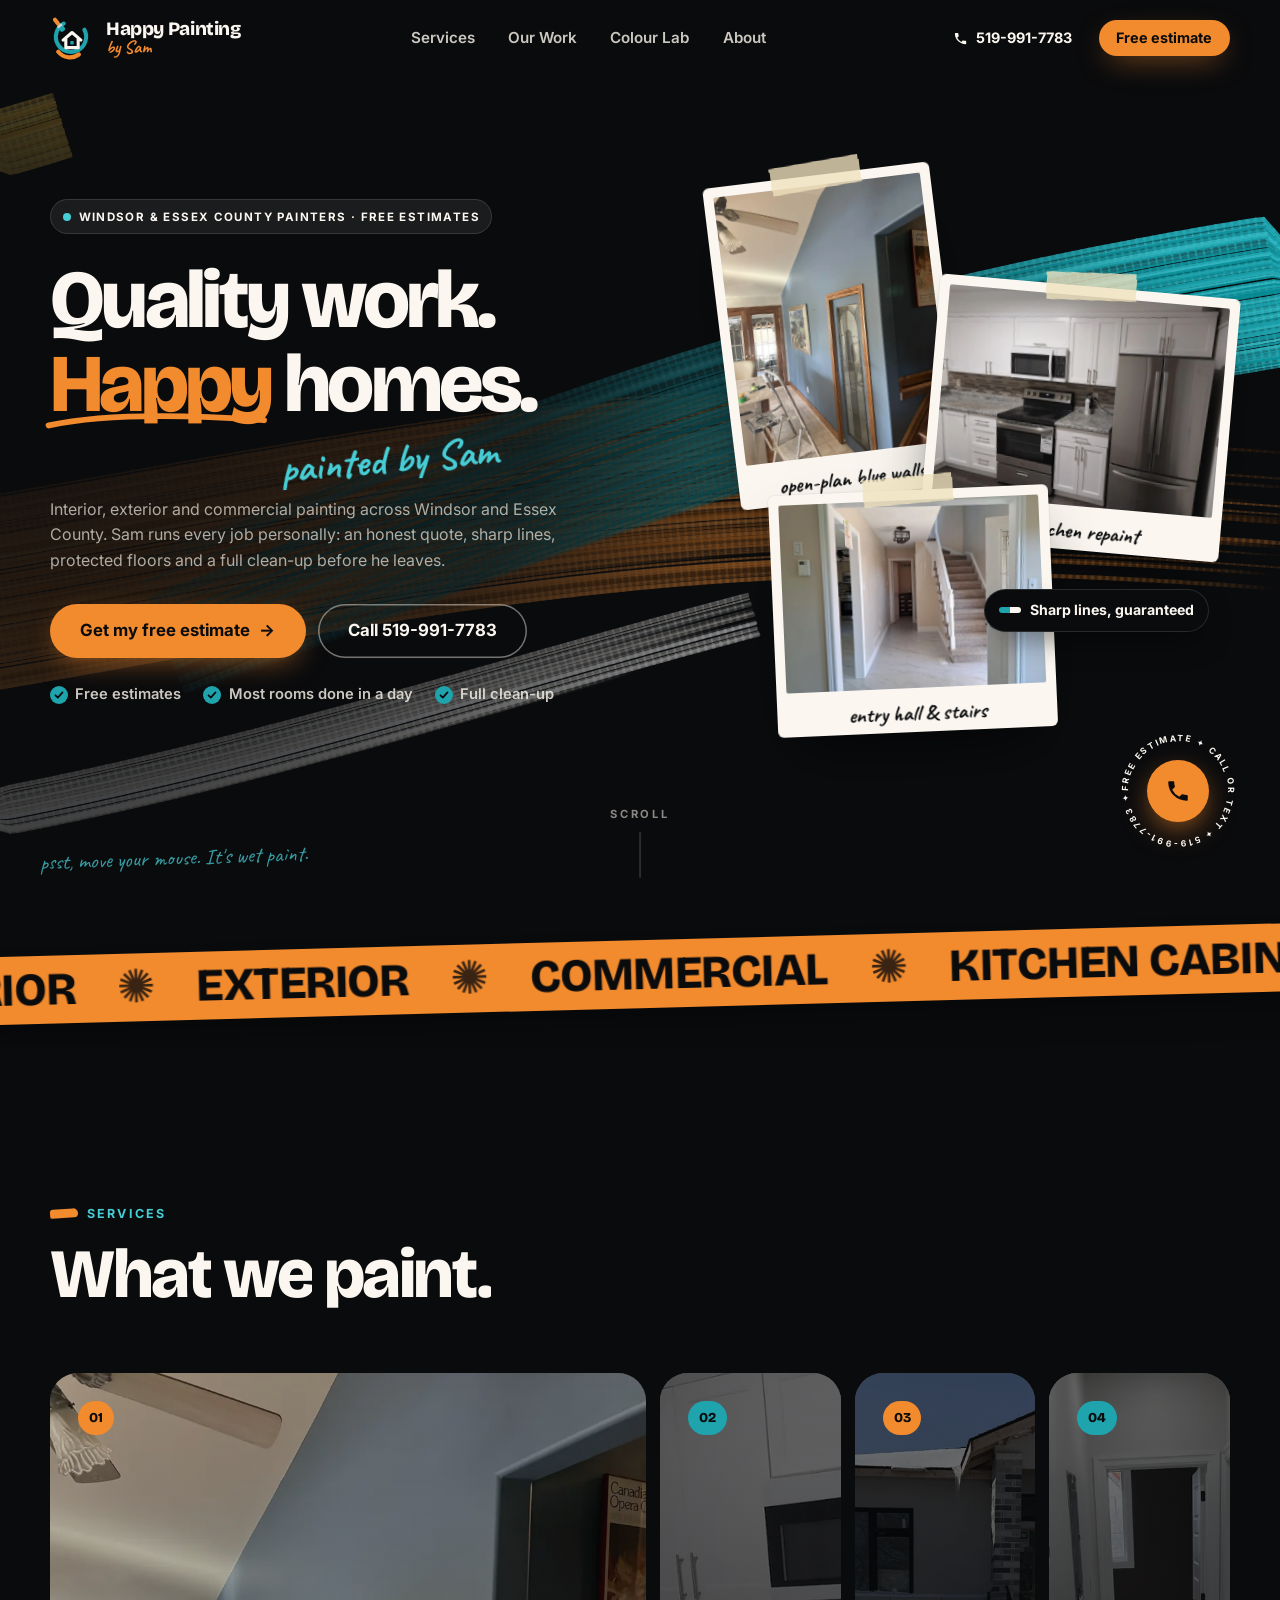
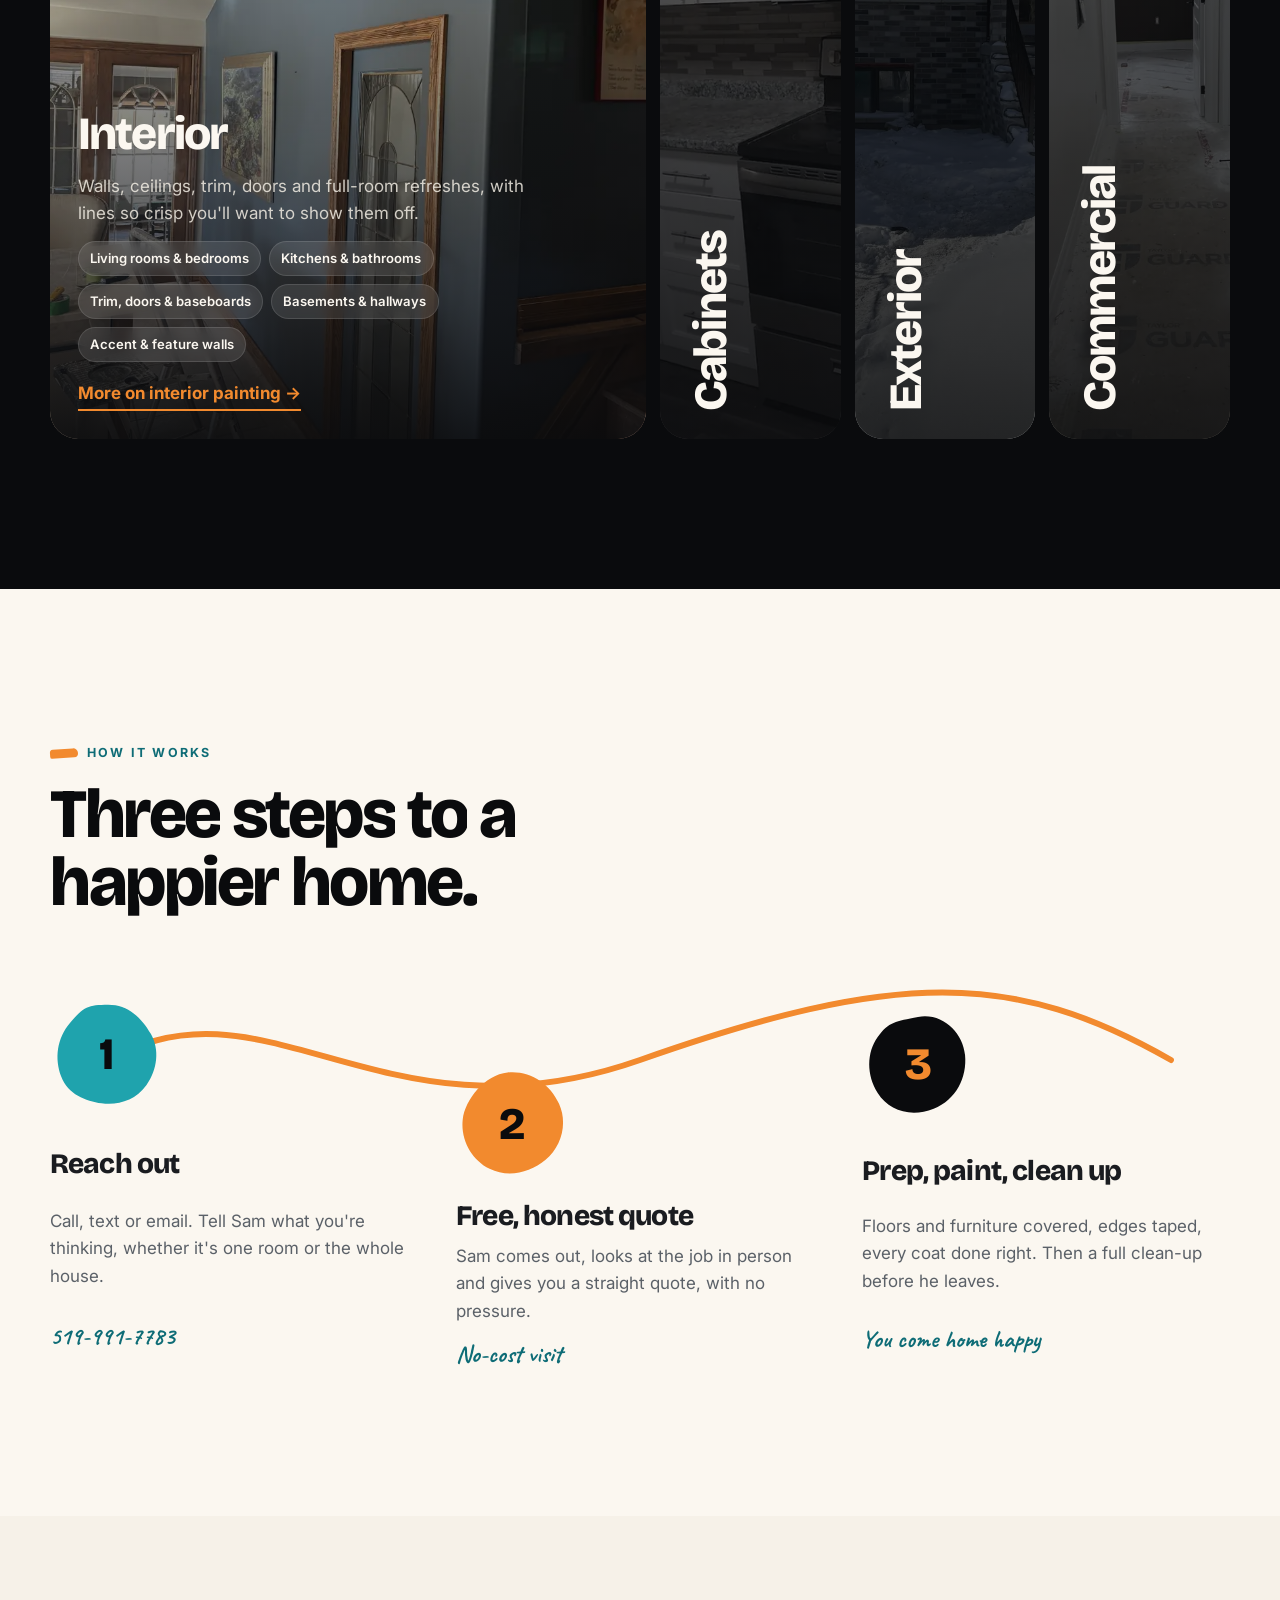
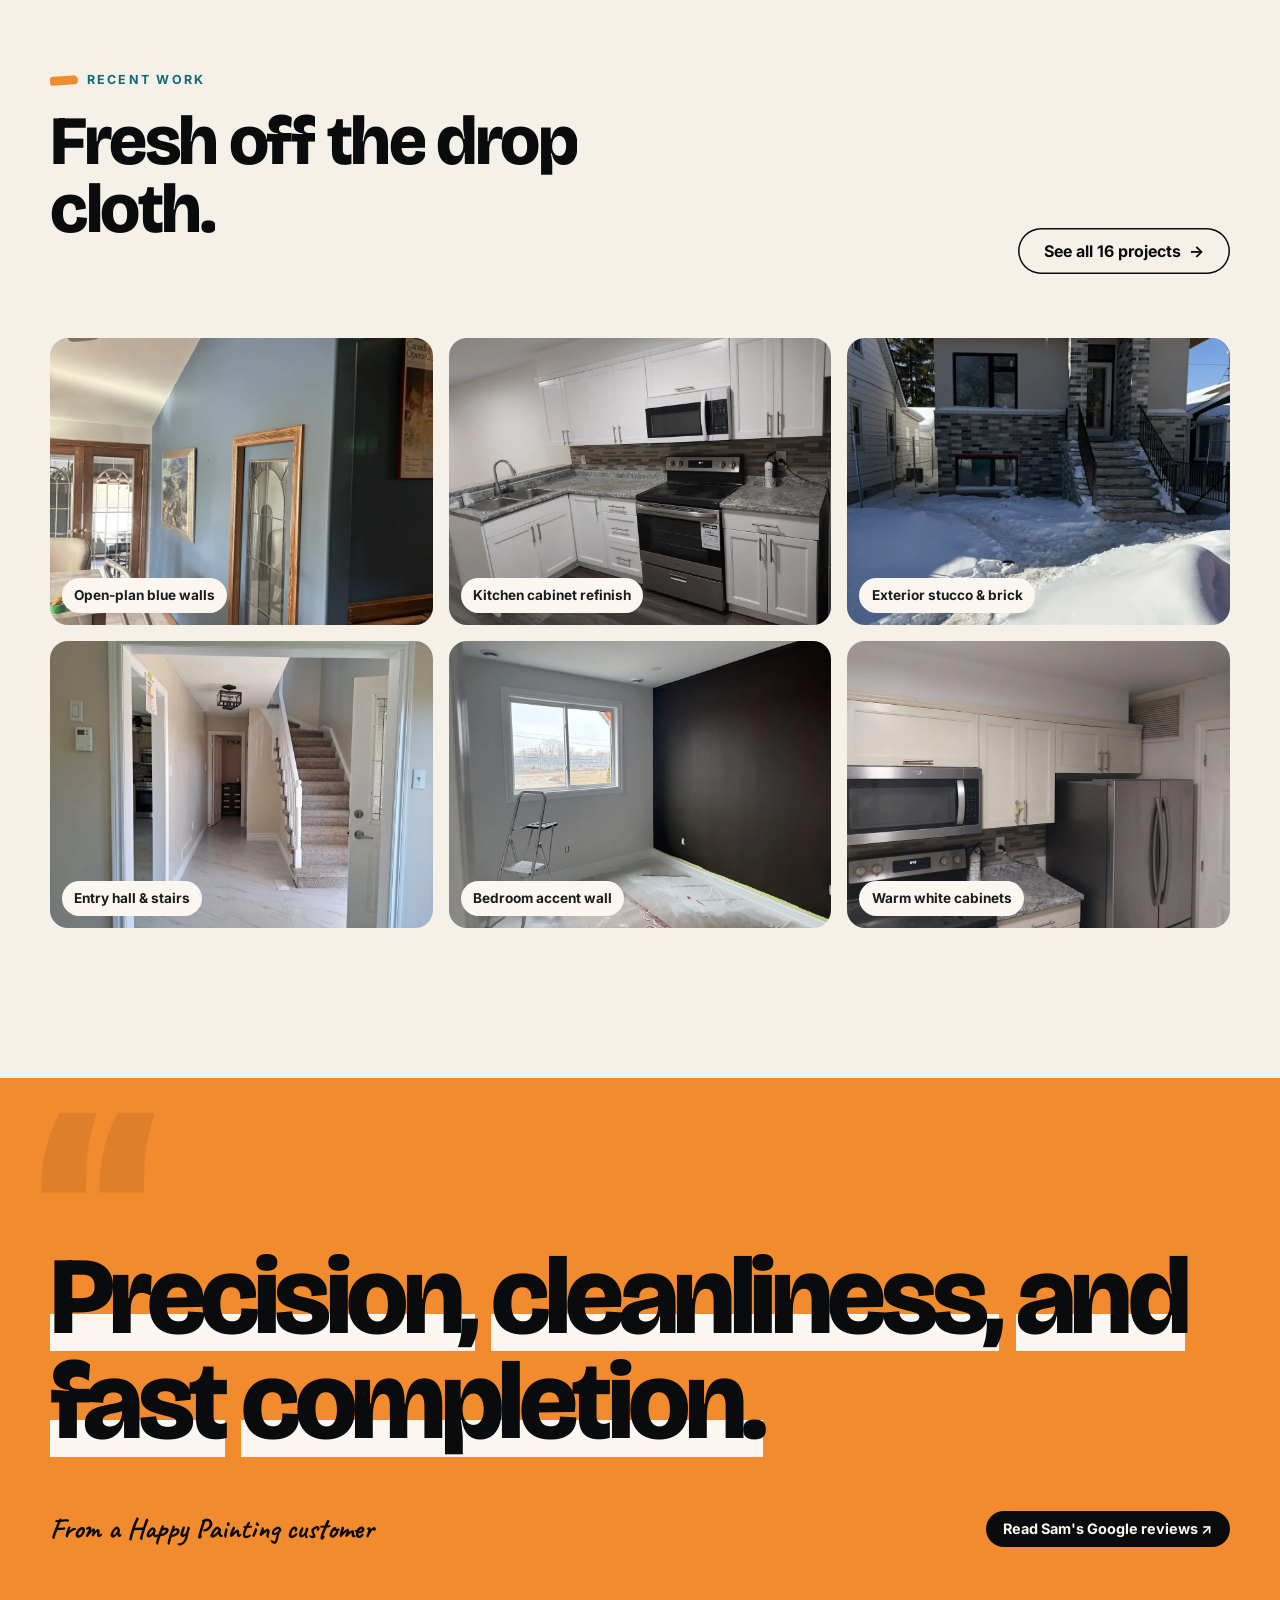
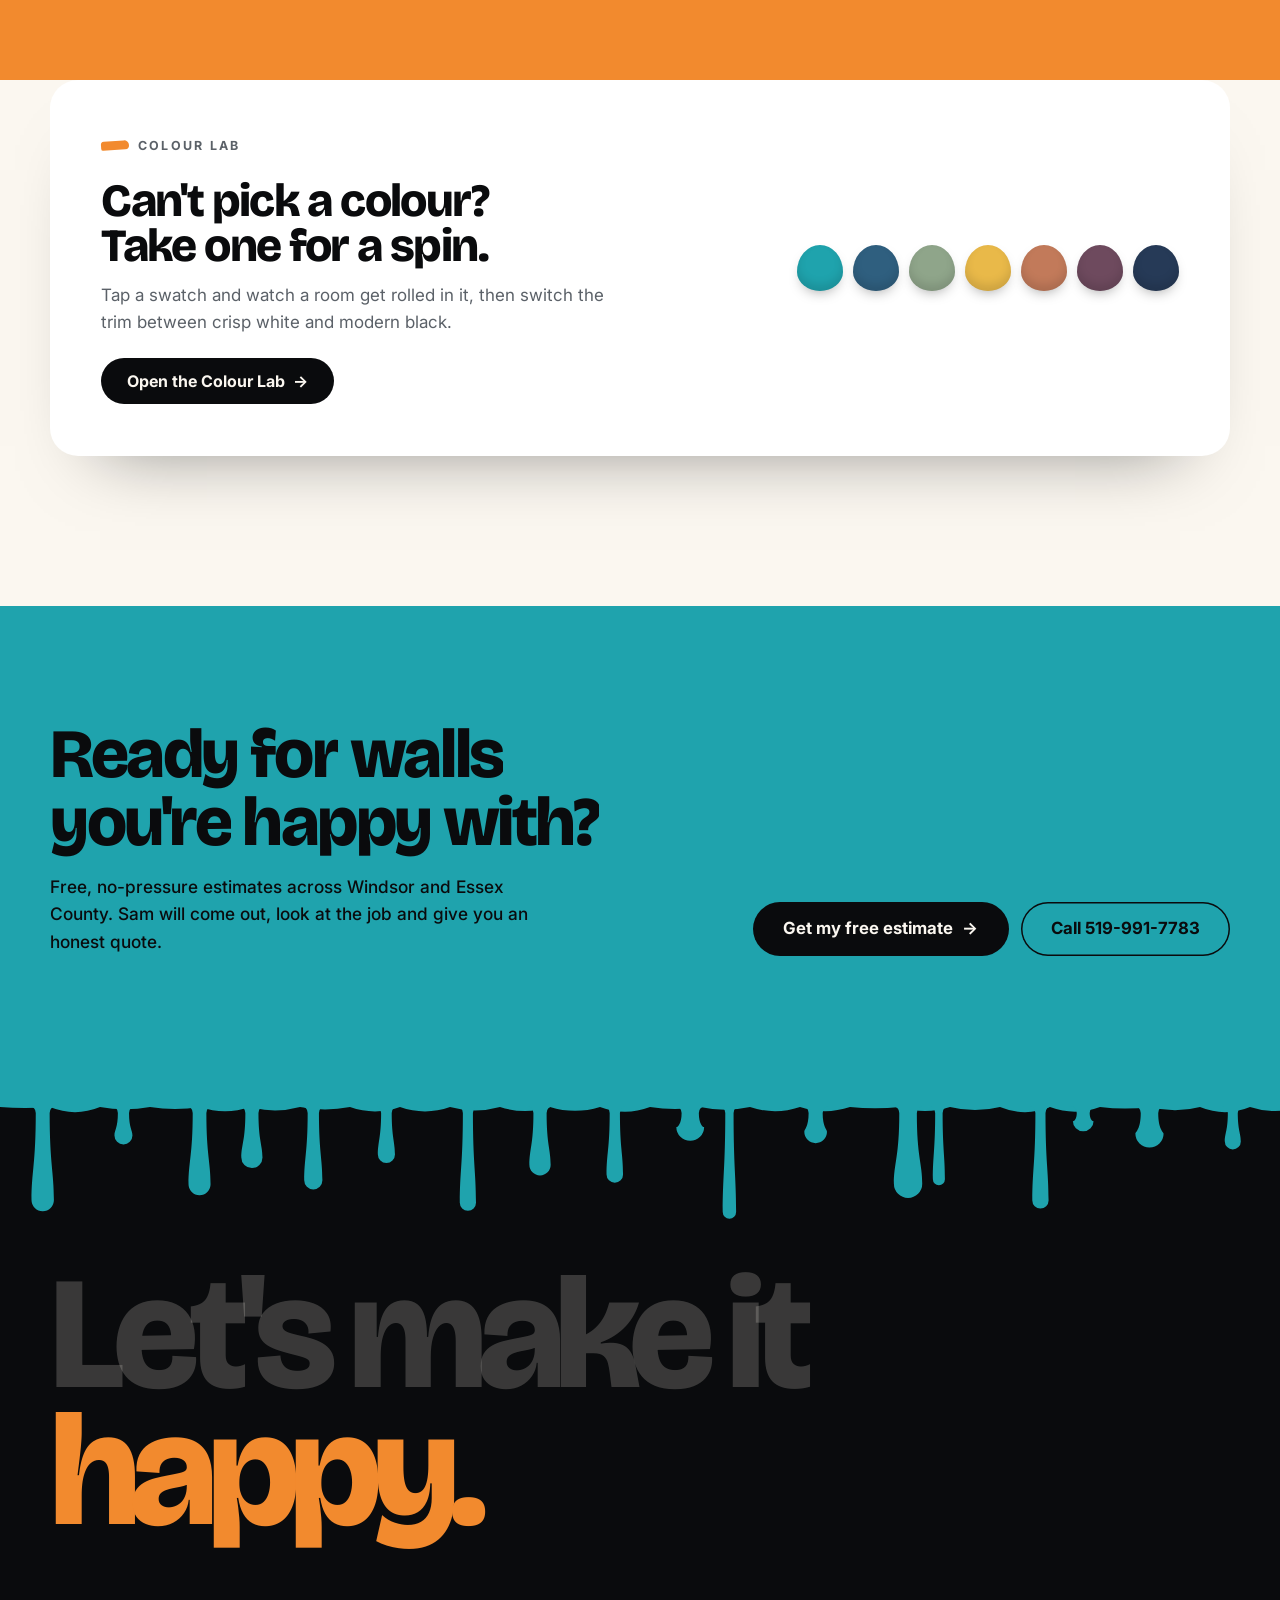
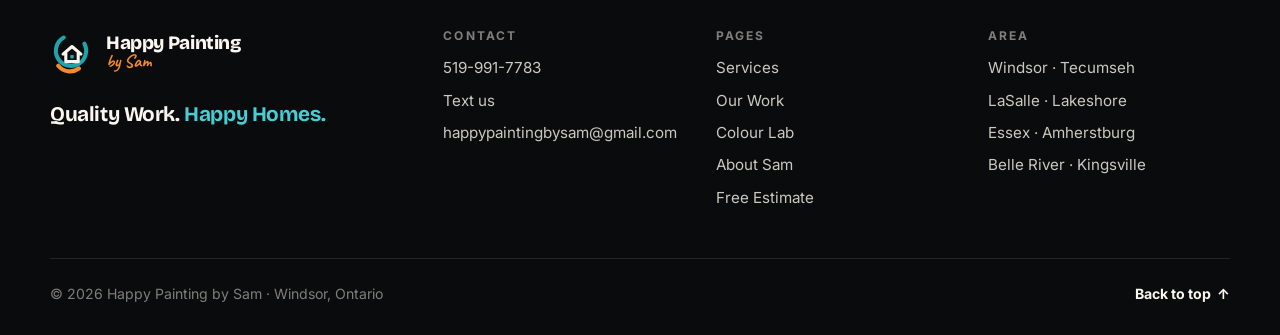
==== commit d2fb7843: "happy-painting-by-sam: split into six pages, remove roller Drops the scroll-driven roller section an" ====
--- a/happy-painting-by-sam/index.html
+++ b/happy-painting-by-sam/index.html
@@ -7,8 +7,8 @@
   <meta name="description" content="Interior, exterior and commercial painting in Windsor and Essex County, Ontario. Sam runs every job personally: free estimates, sharp lines and a full clean-up. Call or text 519-991-7783." />
   <meta name="robots" content="noindex, nofollow" />
   <meta name="theme-color" content="#0a0b0d" />
-  <meta property="og:title" content="Happy Painting by Sam | Quality Work. Happy Homes." />
-  <meta property="og:description" content="Interior, exterior and commercial painting across Windsor and Essex County. Free estimates. Call or text 519-991-7783." />
+  <meta property="og:title" content="Happy Painting by Sam | Windsor &amp; Essex County Painters" />
+  <meta property="og:description" content="Interior, exterior and commercial painting in Windsor and Essex County, Ontario. Sam runs every job personally: free estimates, sharp lines and a full clean-up. Call or text 519-991-7783." />
   <meta property="og:type" content="website" />
   <meta property="og:image" content="img/open-plan-blue-walls.webp" />
   <link rel="icon" href="data:image/svg+xml,%3Csvg xmlns='http://www.w3.org/2000/svg' viewBox='0 0 64 64'%3E%3Crect width='64' height='64' rx='14' fill='%230a0b0d'/%3E%3Cpath d='M50 20a22 22 0 1 1-30-9' fill='none' stroke='%231fa3ad' stroke-width='6' stroke-linecap='round'/%3E%3Cpath d='M19 35l13-11 13 11M23 33v13h18V33' fill='none' stroke='%23fff' stroke-width='4.5' stroke-linecap='round' stroke-linejoin='round'/%3E%3Cpath d='M12 52a22 22 0 0 0 30 4' fill='none' stroke='%23f28a2e' stroke-width='6' stroke-linecap='round'/%3E%3C/svg%3E" />
@@ -44,7 +44,7 @@
   <!-- ============ HEADER ============ -->
   <header class="header" id="top">
     <div class="wrap header-inner">
-      <a href="#top" class="logo" aria-label="Happy Painting by Sam, home">
+      <a href="index.html" class="logo" aria-label="Happy Painting by Sam, home">
         <svg class="logo-mark" viewBox="0 0 64 64" aria-hidden="true">
           <path d="M50 20a22 22 0 1 1-30-9" fill="none" stroke="var(--teal)" stroke-width="6" stroke-linecap="round" />
           <path d="M12 52a22 22 0 0 0 30 4" fill="none" stroke="var(--orange)" stroke-width="6" stroke-linecap="round" />
@@ -55,17 +55,17 @@
         <span class="logo-type"><b>Happy Painting</b><i>by Sam</i></span>
       </a>
       <nav class="nav" aria-label="Primary">
-        <a href="#services">Services</a>
-        <a href="#colour-lab">Colour Lab</a>
-        <a href="#work">Our Work</a>
-        <a href="#area">Service Area</a>
+        <a href="services.html">Services</a>
+        <a href="work.html">Our Work</a>
+        <a href="colour-lab.html">Colour Lab</a>
+        <a href="about.html">About</a>
       </nav>
       <div class="header-cta">
         <a class="btn btn--ghost btn--sm hide-sm" href="tel:+15199917783">
           <svg viewBox="0 0 24 24" aria-hidden="true"><path d="M6.6 10.8a15.1 15.1 0 0 0 6.6 6.6l2.2-2.2c.3-.3.7-.4 1-.2 1.1.4 2.3.6 3.6.6.6 0 1 .4 1 1V20c0 .6-.4 1-1 1A17 17 0 0 1 3 4c0-.6.4-1 1-1h3.5c.6 0 1 .4 1 1 0 1.2.2 2.4.6 3.6.1.3 0 .7-.2 1z"/></svg>
           519-991-7783
         </a>
-        <a class="btn btn--orange btn--sm" href="#estimate">Free estimate</a>
+        <a class="btn btn--orange btn--sm" href="contact.html">Free estimate</a>
         <button class="burger" aria-label="Open menu" aria-expanded="false" aria-controls="menu"><span></span><span></span></button>
       </div>
     </div>
@@ -74,11 +74,12 @@
   <!-- MOBILE MENU -->
   <div class="menu" id="menu" aria-hidden="true">
     <nav class="menu-nav" aria-label="Mobile">
-      <a href="#services"><span>01</span>Services</a>
-      <a href="#colour-lab"><span>02</span>Colour Lab</a>
-      <a href="#work"><span>03</span>Our Work</a>
-      <a href="#area"><span>04</span>Service Area</a>
-      <a href="#estimate"><span>05</span>Free Estimate</a>
+      <a href="index.html" aria-current="page"><span>01</span>Home</a>
+      <a href="services.html"><span>02</span>Services</a>
+      <a href="work.html"><span>03</span>Our Work</a>
+      <a href="colour-lab.html"><span>04</span>Colour Lab</a>
+      <a href="about.html"><span>05</span>About</a>
+      <a href="contact.html"><span>06</span>Free Estimate</a>
     </nav>
     <div class="menu-foot">
       <a href="tel:+15199917783">519-991-7783</a>
@@ -103,7 +104,7 @@
           <p class="hero-sig" aria-hidden="true">painted by Sam</p>
           <p class="hero-lede">Interior, exterior and commercial painting across Windsor and Essex County. Sam runs every job personally: an honest quote, sharp lines, protected floors and a full clean-up before he leaves.</p>
           <div class="hero-ctas">
-            <a class="btn btn--orange btn--lg" href="#estimate">Get my free estimate <span class="arr">&rarr;</span></a>
+            <a class="btn btn--orange btn--lg" href="contact.html">Get my free estimate <span class="arr">&rarr;</span></a>
             <a class="btn btn--line btn--lg" href="tel:+15199917783">Call 519-991-7783</a>
           </div>
           <ul class="hero-ticks">
@@ -151,53 +152,12 @@
       </div>
     </section>
 
-    <!-- ============ ROLLER (scroll-driven before/after) ============ -->
-    <section class="roller" id="transform" aria-label="What a fresh coat does">
-      <div class="roller-sticky">
-        <div class="rl rl--before">
-          <div class="rl-wall">
-            <span class="ghost-frame"></span>
-            <span class="scuff s1"></span><span class="scuff s2"></span><span class="scuff s3"></span><span class="scuff s4"></span>
-            <svg class="crack" viewBox="0 0 120 200" aria-hidden="true"><path d="M60 0l-6 30 10 18-14 26 8 22-12 34 6 20-10 50" /></svg>
-            <span class="switch switch--old"></span>
-            <span class="nail n1"></span><span class="nail n2"></span>
-          </div>
-          <div class="rl-copy">
-            <span class="rl-tag">Before</span>
-            <p class="rl-big"><span>Scuffed walls.</span><span>Tired trim.</span><span>That beige from 2004.</span></p>
-          </div>
-          <div class="rl-base rl-base--old"></div>
-        </div>
-
-        <div class="rl rl--after" aria-hidden="true">
-          <div class="rl-wall">
-            <span class="switch"></span>
-            <span class="art"><i></i></span>
-          </div>
-          <div class="rl-copy">
-            <span class="rl-tag rl-tag--after">After</span>
-            <p class="rl-big"><span>Fresh coat.</span><span>Sharp lines.</span><span>Done in a day.<sup>*</sup></span></p>
-            <p class="rl-fine">*Most residential rooms. Floors protected, mess cleaned up. You just come home to it.</p>
-          </div>
-          <div class="rl-base"></div>
-        </div>
-
-        <div class="rl-roller" aria-hidden="true">
-          <div class="rl-cyl"><i class="cap cap--t"></i><i class="cap cap--b"></i></div>
-          <svg class="rl-frame" viewBox="0 0 220 300"><path class="wire" d="M110 0v34c0 18-12 26-34 34L40 82" /><rect class="ferrule" x="20" y="72" width="34" height="24" rx="5" transform="rotate(-26 37 84)" /><rect class="handle" x="-14" y="86" width="44" height="200" rx="22" transform="rotate(38 8 92)" /></svg>
-        </div>
-
-        <div class="rl-hint"><span>Keep scrolling. Sam's got this.</span><i></i></div>
-        <div class="rl-meter" aria-hidden="true"><span>Coverage</span><b class="rl-pct">0%</b><i><u></u></i></div>
-      </div>
-    </section>
-
     <!-- ============ SERVICES ============ -->
     <section class="services" id="services" aria-labelledby="svc-title">
       <div class="wrap">
         <div class="sec-head sec-head--light">
-          <p class="eyebrow eyebrow--light reveal">What we paint</p>
-          <h2 id="svc-title" class="reveal split">Every surface. Inside, outside and in between.</h2>
+          <p class="eyebrow eyebrow--light reveal">Services</p>
+          <h2 id="svc-title" class="reveal split">What we paint.</h2>
         </div>
 
         <div class="svc-panels">
@@ -209,7 +169,7 @@
             <div class="svc-body">
               <p>Walls, ceilings, trim, doors and full-room refreshes, with lines so crisp you'll want to show them off.</p>
               <ul><li>Living rooms &amp; bedrooms</li><li>Kitchens &amp; bathrooms</li><li>Trim, doors &amp; baseboards</li><li>Basements &amp; hallways</li><li>Accent &amp; feature walls</li></ul>
-              <a href="#estimate" class="svc-link" data-service="Interior">Quote my interior &rarr;</a>
+              <a href="services.html#interior" class="svc-link">More on interior painting &rarr;</a>
             </div>
           </article>
           <article class="svc" tabindex="0">
@@ -220,7 +180,7 @@
             <div class="svc-body">
               <p>Tired kitchen cabinets and built-ins brought back with a clean, fresh finish.</p>
               <ul><li>Kitchen cabinet refinishing</li><li>Vanities &amp; built-ins</li><li>Millwork &amp; trim detail</li><li>Basement kitchenettes</li></ul>
-              <a href="#estimate" class="svc-link" data-service="Cabinets">Quote my cabinets &rarr;</a>
+              <a href="services.html#cabinets" class="svc-link">More on cabinet painting &rarr;</a>
             </div>
           </article>
           <article class="svc" tabindex="0">
@@ -231,7 +191,7 @@
             <div class="svc-body">
               <p>Curb appeal that holds up to Essex County summers and winters.</p>
               <ul><li>Siding &amp; stucco</li><li>Brick painting &amp; staining</li><li>Trim, soffits &amp; doors</li><li>Decks, fences, porches &amp; garages</li></ul>
-              <a href="#estimate" class="svc-link" data-service="Exterior">Quote my exterior &rarr;</a>
+              <a href="services.html#exterior" class="svc-link">More on exterior painting &rarr;</a>
             </div>
           </article>
           <article class="svc" tabindex="0">
@@ -242,175 +202,9 @@
             <div class="svc-body">
               <p>Offices, storefronts, rentals and listings, painted on schedule so your space gets back to business.</p>
               <ul><li>Offices &amp; retail spaces</li><li>Property management &amp; rentals</li><li>Real-estate refreshes</li><li>Cabinet &amp; millwork finishes</li></ul>
-              <a href="#estimate" class="svc-link" data-service="Commercial">Quote my space &rarr;</a>
+              <a href="services.html#commercial" class="svc-link">More on commercial painting &rarr;</a>
             </div>
           </article>
-        </div>
-      </div>
-    </section>
-
-    <!-- ============ COLOUR LAB ============ -->
-    <section class="lab" id="colour-lab" aria-labelledby="lab-title">
-      <div class="wrap lab-grid">
-        <div class="lab-copy">
-          <p class="eyebrow reveal">Colour Lab</p>
-          <h2 id="lab-title" class="reveal split">Can't pick a colour? Take one for a spin.</h2>
-          <p class="reveal">Tap a swatch and watch the room get rolled. Your real pick happens with real paint chips, in your own light, at your free estimate.</p>
-
-          <div class="swatches reveal" role="radiogroup" aria-label="Wall colour">
-            <button class="sw" role="radio" aria-checked="false" style="--c:#1fa3ad" data-name="Happy Teal">&nbsp;</button>
-            <button class="sw" role="radio" aria-checked="false" style="--c:#2f5f7f" data-name="Detroit River Blue">&nbsp;</button>
-            <button class="sw" role="radio" aria-checked="false" style="--c:#8fa58a" data-name="Ojibway Sage">&nbsp;</button>
-            <button class="sw" role="radio" aria-checked="false" style="--c:#e9b949" data-name="Tecumseh Corn">&nbsp;</button>
-            <button class="sw" role="radio" aria-checked="false" style="--c:#c27a5a" data-name="Kingsville Clay">&nbsp;</button>
-            <button class="sw" role="radio" aria-checked="false" style="--c:#6e4a5e" data-name="Walkerville Plum">&nbsp;</button>
-            <button class="sw" role="radio" aria-checked="false" style="--c:#263a57" data-name="Belle River Navy">&nbsp;</button>
-            <button class="sw" role="radio" aria-checked="true" style="--c:#e8dfcd" data-name="Lakeshore Linen">&nbsp;</button>
-            <button class="sw" role="radio" aria-checked="false" style="--c:#34373c" data-name="Sam's Charcoal">&nbsp;</button>
-          </div>
-
-          <div class="lab-readout reveal" aria-live="polite">
-            <span class="lab-chip" style="--c:#e8dfcd"></span>
-            <div><b class="lab-name">Lakeshore Linen</b><small class="lab-hex">#E8DFCD</small></div>
-            <span class="lab-status">Pick a colour</span>
-          </div>
-
-          <div class="trim-toggle reveal" role="group" aria-label="Trim colour">
-            <span>Trim</span>
-            <button class="tt is-on" data-trim="#fbfaf6" aria-pressed="true">Crisp white</button>
-            <button class="tt" data-trim="#1d1f23" aria-pressed="false">Modern black</button>
-          </div>
-
-          <a class="btn btn--ink lab-cta reveal" href="#estimate">Love it? Put it on my walls &rarr;</a>
-        </div>
-
-        <div class="lab-stage reveal">
-          <svg class="room" viewBox="0 0 1000 620" role="img" aria-label="Illustrated living room. The wall colour changes when you pick a swatch.">
-            <defs>
-              <clipPath id="rollClip">
-                <rect class="rc" x="0" y="0" width="168" height="0" />
-                <rect class="rc" x="167" y="0" width="168" height="0" />
-                <rect class="rc" x="334" y="0" width="168" height="0" />
-                <rect class="rc" x="501" y="0" width="168" height="0" />
-                <rect class="rc" x="668" y="0" width="168" height="0" />
-                <rect class="rc" x="835" y="0" width="168" height="0" />
-              </clipPath>
-              <linearGradient id="wallLight" x1="0" y1="0" x2="1" y2="0">
-                <stop offset="0" stop-color="#fff" stop-opacity=".22" />
-                <stop offset=".45" stop-color="#fff" stop-opacity="0" />
-                <stop offset="1" stop-color="#000" stop-opacity=".16" />
-              </linearGradient>
-              <linearGradient id="wallTop" x1="0" y1="0" x2="0" y2="1">
-                <stop offset="0" stop-color="#000" stop-opacity=".12" />
-                <stop offset=".25" stop-color="#000" stop-opacity="0" />
-              </linearGradient>
-              <linearGradient id="sky" x1="0" y1="0" x2="0" y2="1">
-                <stop offset="0" stop-color="#9fd6e6" />
-                <stop offset="1" stop-color="#e9f6f4" />
-              </linearGradient>
-              <linearGradient id="floor" x1="0" y1="0" x2="0" y2="1">
-                <stop offset="0" stop-color="#b98a5e" />
-                <stop offset="1" stop-color="#d1a577" />
-              </linearGradient>
-              <radialGradient id="lampGlow" cx=".5" cy=".5" r=".5">
-                <stop offset="0" stop-color="#ffd27a" stop-opacity=".55" />
-                <stop offset="1" stop-color="#ffd27a" stop-opacity="0" />
-              </radialGradient>
-              <pattern id="nap" width="14" height="6" patternUnits="userSpaceOnUse"><rect width="14" height="6" fill="var(--roll)" /><path d="M0 3h14" stroke="#000" stroke-opacity=".12" stroke-width="2" /></pattern>
-            </defs>
-
-            <!-- wall -->
-            <rect id="wallBase" x="0" y="0" width="1000" height="470" fill="#e8dfcd" />
-            <rect id="wallNew" x="0" y="0" width="1000" height="470" fill="#e8dfcd" clip-path="url(#rollClip)" />
-            <rect x="0" y="0" width="1000" height="470" fill="url(#wallLight)" />
-            <rect x="0" y="0" width="1000" height="470" fill="url(#wallTop)" />
-
-            <!-- crown -->
-            <rect class="t" x="0" y="0" width="1000" height="18" />
-            <rect x="0" y="18" width="1000" height="3" fill="#000" opacity=".08" />
-
-            <!-- window -->
-            <g class="win">
-              <rect class="t" x="64" y="78" width="236" height="286" rx="3" />
-              <rect x="80" y="94" width="204" height="250" fill="url(#sky)" />
-              <path d="M80 300c30-30 50-20 70-40s50-10 70-34 40-6 64-20v138H80z" fill="#7fb59b" opacity=".55" />
-              <path d="M80 320c40-24 80-6 120-28s60-2 84-14v66H80z" fill="#5e9a7f" opacity=".6" />
-              <circle cx="236" cy="138" r="18" fill="#fff6d6" opacity=".9" />
-              <rect class="t" x="178" y="94" width="8" height="250" />
-              <rect class="t" x="80" y="214" width="204" height="8" />
-              <rect class="t" x="52" y="360" width="260" height="14" rx="2" />
-              <rect x="52" y="374" width="260" height="4" fill="#000" opacity=".1" />
-            </g>
-
-            <!-- art -->
-            <g class="art-svg">
-              <rect x="486" y="112" width="260" height="176" fill="#16181c" />
-              <rect x="496" y="122" width="240" height="156" fill="#f4efe6" />
-              <circle cx="590" cy="196" r="44" fill="#f28a2e" />
-              <path d="M520 262c40-60 90-80 130-60s50 40 70 60z" fill="#1fa3ad" />
-              <rect x="660" y="140" width="56" height="10" rx="5" fill="#16181c" />
-            </g>
-
-            <!-- outlet -->
-            <rect class="t" x="358" y="412" width="18" height="28" rx="2" />
-            <circle cx="367" cy="421" r="2" fill="#999" /><circle cx="367" cy="431" r="2" fill="#999" />
-
-            <!-- baseboard + floor -->
-            <rect class="t" x="0" y="452" width="1000" height="22" />
-            <rect x="0" y="452" width="1000" height="3" fill="#000" opacity=".1" />
-            <rect x="0" y="474" width="1000" height="146" fill="url(#floor)" />
-            <g stroke="#8a6440" stroke-opacity=".35" stroke-width="2">
-              <path d="M0 506h1000M0 542h1000M0 582h1000" />
-              <path d="M140 474v32M420 474v32M760 474v32M60 506v36M300 506v36M610 506v36M880 506v36M200 542v40M520 542v40M840 542v40M90 582v38M400 582v38M700 582v38" />
-            </g>
-
-            <!-- roller (animated) -->
-            <g id="labRoller" opacity="0">
-              <rect x="-80" y="-18" width="160" height="36" rx="18" fill="url(#nap)" />
-              <rect x="-80" y="-18" width="160" height="36" rx="18" fill="none" stroke="#000" stroke-opacity=".18" stroke-width="2" />
-              <rect x="-80" y="-18" width="160" height="12" rx="6" fill="#fff" opacity=".18" />
-              <path d="M80 0h14v44c0 10-6 16-16 22L0 104" fill="none" stroke="#bfc7cc" stroke-width="6" stroke-linecap="round" stroke-linejoin="round" />
-              <rect x="-12" y="100" width="24" height="16" rx="3" fill="#9aa4aa" />
-              <rect x="-14" y="114" width="28" height="120" rx="14" fill="#f28a2e" />
-              <rect x="-6" y="124" width="5" height="96" rx="2.5" fill="#fff" opacity=".35" />
-            </g>
-
-            <!-- rug -->
-            <path d="M260 560h560l70 56H190z" fill="#efe6d5" />
-            <path d="M300 572h480M285 588h510M270 604h540" stroke="#1fa3ad" stroke-opacity=".5" stroke-width="5" />
-
-            <!-- plant -->
-            <g>
-              <path d="M368 360c-30-40-60-36-74-70 34 6 56 28 74 70z" fill="#4f8f5f" />
-              <path d="M372 360c4-50-14-80 6-122 22 40 10 76-6 122z" fill="#5fa36f" />
-              <path d="M376 362c26-36 56-46 84-40-20 30-48 40-84 40z" fill="#3f7f50" />
-              <path d="M340 360h70l-10 92h-50z" fill="#c27a5a" />
-              <rect x="334" y="352" width="82" height="14" rx="3" fill="#a8613f" />
-            </g>
-
-            <!-- sofa -->
-            <g>
-              <rect x="470" y="318" width="420" height="104" rx="22" fill="#2b2f36" />
-              <rect x="452" y="372" width="456" height="78" rx="18" fill="#353a42" />
-              <rect x="440" y="350" width="52" height="104" rx="20" fill="#2b2f36" />
-              <rect x="868" y="350" width="52" height="104" rx="20" fill="#2b2f36" />
-              <rect x="496" y="366" width="180" height="40" rx="12" fill="#3d434c" />
-              <rect x="684" y="366" width="180" height="40" rx="12" fill="#3d434c" />
-              <rect x="508" y="324" width="78" height="56" rx="16" fill="#f28a2e" transform="rotate(-8 547 352)" />
-              <rect x="776" y="324" width="78" height="56" rx="16" fill="#1fa3ad" transform="rotate(7 815 352)" />
-              <rect x="470" y="450" width="12" height="20" rx="3" fill="#1d1f23" />
-              <rect x="878" y="450" width="12" height="20" rx="3" fill="#1d1f23" />
-            </g>
-
-            <!-- lamp -->
-            <g>
-              <circle cx="950" cy="196" r="120" fill="url(#lampGlow)" />
-              <path d="M918 156h64l16 70h-96z" fill="#f4efe6" />
-              <rect x="947" y="226" width="6" height="236" fill="#1d1f23" />
-              <ellipse cx="950" cy="468" rx="30" ry="7" fill="#1d1f23" />
-            </g>
-          </svg>
-          <p class="lab-note">Colours on screen are approximate.</p>
         </div>
       </div>
     </section>
@@ -449,94 +243,26 @@
       </div>
     </section>
 
-    <!-- ============ PROMISE ============ -->
-    <section class="promise" aria-labelledby="promise-title">
-      <div class="wrap">
-        <div class="sec-head sec-head--light">
-          <p class="eyebrow eyebrow--light reveal">The Happy Painting promise</p>
-          <h2 id="promise-title" class="reveal split">The little things are the whole thing.</h2>
-        </div>
-        <div class="tiles">
-          <article class="tile reveal">
-            <div class="ico ico-tape" aria-hidden="true"><span class="tape-wall"></span><span class="tape"></span></div>
-            <h3>Sharp lines. Guaranteed.</h3>
-            <p>Crisp edges where walls meet trim and ceilings. It's the detail everyone notices.</p>
-          </article>
-          <article class="tile reveal">
-            <svg class="ico ico-sun" viewBox="0 0 80 64" aria-hidden="true"><path class="arc" d="M8 52a32 32 0 0 1 64 0" /><g class="sun"><circle r="7" /></g><path class="ground" d="M2 52h76" /></svg>
-            <h3>Most rooms in a day.</h3>
-            <p>Typical residential rooms are finished in a single day, so your life isn't on hold.</p>
-          </article>
-          <article class="tile reveal">
-            <svg class="ico ico-clock" viewBox="0 0 64 64" aria-hidden="true"><circle cx="32" cy="32" r="26" /><path class="hand hand--h" d="M32 32V18" /><path class="hand hand--m" d="M32 32h14" /><circle cx="32" cy="32" r="3" class="pin" /></svg>
-            <h3>On time, on schedule.</h3>
-            <p>Shows up when promised and finishes when promised. Simple as that.</p>
-          </article>
-          <article class="tile reveal">
-            <svg class="ico ico-cloth" viewBox="0 0 80 64" aria-hidden="true"><rect class="sofa" x="12" y="26" width="56" height="24" rx="6" /><rect class="sofa" x="6" y="32" width="12" height="20" rx="5" /><rect class="sofa" x="62" y="32" width="12" height="20" rx="5" /><path class="cloth" d="M4 58V30c10-14 62-14 72 0v28c-8 4-16-2-24 2s-16-2-24 2-16-2-24-4z" /></svg>
-            <h3>Your stuff, protected.</h3>
-            <p>Floors and furniture covered with drop cloths before a single can is opened.</p>
-          </article>
-          <article class="tile reveal">
-            <svg class="ico ico-spark" viewBox="0 0 64 64" aria-hidden="true"><path class="sp sp1" d="M32 6l5 15 15 5-15 5-5 15-5-15-15-5 15-5z" /><path class="sp sp2" d="M52 40l2.5 7 7 2.5-7 2.5-2.5 7-2.5-7-7-2.5 7-2.5z" /><path class="sp sp3" d="M12 42l2 5 5 2-5 2-2 5-2-5-5-2 5-2z" /></svg>
-            <h3>Full clean-up.</h3>
-            <p>Tape, cloths and mess, gone. You get your room back, just better.</p>
-          </article>
-          <article class="tile reveal">
-            <svg class="ico ico-smile" viewBox="0 0 64 64" aria-hidden="true"><circle class="face" cx="32" cy="32" r="27" /><g class="eyes"><circle cx="23" cy="26" r="3.5" /><circle cx="41" cy="26" r="3.5" /></g><path class="mouth" d="M19 38c6 10 20 10 26 0" /></svg>
-            <h3>Not done till you're happy.</h3>
-            <p>Sam doesn't call a job finished until you do. It's in the name.</p>
-          </article>
-        </div>
-      </div>
-    </section>
-
-    <!-- ============ GALLERY ============ -->
-    <section class="work" id="work" aria-labelledby="work-title">
+    <!-- ============ WORK TEASER ============ -->
+    <section class="teaser" aria-labelledby="teaser-title">
       <div class="wrap">
         <div class="sec-head sec-head--row">
           <div>
             <p class="eyebrow reveal">Recent work</p>
-            <h2 id="work-title" class="reveal split">Fresh off the drop cloth.</h2>
+            <h2 id="teaser-title" class="reveal split">Fresh off the drop cloth.</h2>
           </div>
-          <div class="filters reveal" role="tablist" aria-label="Filter projects">
-            <button class="flt is-on" data-f="all" role="tab" aria-selected="true">All</button>
-            <button class="flt" data-f="interior" role="tab" aria-selected="false">Interior</button>
-            <button class="flt" data-f="kitchen" role="tab" aria-selected="false">Kitchens &amp; cabinets</button>
-            <button class="flt" data-f="trim" role="tab" aria-selected="false">Trim &amp; detail</button>
-            <button class="flt" data-f="exterior" role="tab" aria-selected="false">Exterior</button>
-          </div>
-        </div>
-
-        <div class="masonry">
-          <figure class="shot" data-cat="interior"><button><img src="img/open-plan-blue-walls.webp" alt="Open-plan blue walls" loading="lazy" width="900" height="1200" /></button><figcaption>Open-plan blue walls</figcaption></figure>
-          <figure class="shot" data-cat="kitchen"><button><img src="img/kitchen-cabinet-refinish.webp" alt="Kitchen cabinet refinish" loading="lazy" width="1200" height="900" /></button><figcaption>Kitchen cabinet refinish</figcaption></figure>
-          <figure class="shot" data-cat="interior"><button><img src="img/bedroom-accent-wall.webp" alt="Bedroom accent wall in progress, floor protected" loading="lazy" width="1200" height="900" /></button><figcaption>Bedroom accent wall</figcaption></figure>
-          <figure class="shot" data-cat="exterior"><button><img src="img/exterior-stucco-brick.webp" alt="Exterior stucco and brick" loading="lazy" width="900" height="1200" /></button><figcaption>Exterior stucco &amp; brick</figcaption></figure>
-          <figure class="shot" data-cat="interior trim"><button><img src="img/entry-hall-stairs.webp" alt="Entry hall and stairs" loading="lazy" width="1200" height="900" /></button><figcaption>Entry hall &amp; stairs</figcaption></figure>
-          <figure class="shot" data-cat="kitchen"><button><img src="img/full-kitchen-repaint.webp" alt="Full kitchen repaint" loading="lazy" width="1200" height="900" /></button><figcaption>Full kitchen repaint</figcaption></figure>
-          <figure class="shot" data-cat="interior"><button><img src="img/dining-feature-wall.webp" alt="Dining room feature wall" loading="lazy" width="900" height="1200" /></button><figcaption>Dining room feature wall</figcaption></figure>
-          <figure class="shot" data-cat="trim interior"><button><img src="img/window-trim.webp" alt="Window trim detail" loading="lazy" width="1200" height="900" /></button><figcaption>Window trim detail</figcaption></figure>
-          <figure class="shot" data-cat="kitchen"><button><img src="img/warm-white-cabinets.webp" alt="Warm white cabinets" loading="lazy" width="1200" height="900" /></button><figcaption>Warm white cabinets</figcaption></figure>
-          <figure class="shot" data-cat="interior trim"><button><img src="img/hallway-doors-trim.webp" alt="Hallway, doors and trim" loading="lazy" width="900" height="1200" /></button><figcaption>Hallway, doors &amp; trim</figcaption></figure>
-          <figure class="shot" data-cat="interior trim"><button><img src="img/bedroom-closet-trim.webp" alt="Bedroom closet and trim" loading="lazy" width="1200" height="900" /></button><figcaption>Bedroom closet &amp; trim</figcaption></figure>
-          <figure class="shot" data-cat="kitchen trim"><button><img src="img/cabinet-trim-detail.webp" alt="Cabinet and trim detail" loading="lazy" width="1200" height="900" /></button><figcaption>Cabinet &amp; trim detail</figcaption></figure>
-          <figure class="shot" data-cat="interior"><button><img src="img/stairwell-in-progress.webp" alt="Stairwell painting in progress" loading="lazy" width="900" height="1200" /></button><figcaption>Stairwell, mid-job</figcaption></figure>
-          <figure class="shot" data-cat="interior"><button><img src="img/mudroom-entry.webp" alt="Mudroom and entry" loading="lazy" width="1200" height="900" /></button><figcaption>Mudroom &amp; entry</figcaption></figure>
-          <figure class="shot" data-cat="kitchen interior"><button><img src="img/basement-kitchenette.webp" alt="Basement kitchenette" loading="lazy" width="1200" height="900" /></button><figcaption>Basement kitchenette</figcaption></figure>
-          <figure class="shot" data-cat="interior"><button><img src="img/basement-side-entry.webp" alt="Basement side entry" loading="lazy" width="1200" height="900" /></button><figcaption>Basement side entry</figcaption></figure>
-        </div>
-      </div>
-    </section>
-
-    <!-- LIGHTBOX -->
-    <div class="lightbox" role="dialog" aria-modal="true" aria-label="Project photo" hidden>
-      <button class="lb-close" aria-label="Close">&times;</button>
-      <button class="lb-nav lb-prev" aria-label="Previous photo">&larr;</button>
-      <figure class="lb-fig"><img alt="" /><figcaption></figcaption></figure>
-      <button class="lb-nav lb-next" aria-label="Next photo">&rarr;</button>
-      <span class="lb-count"></span>
-    </div>
+          <a class="btn btn--line-ink reveal" href="work.html">See all 16 projects <span class="arr">&rarr;</span></a>
+        </div>
+        <div class="teaser-grid">
+          <a class="reveal" href="work.html"><img src="img/open-plan-blue-walls.webp" alt="Open-plan blue walls" loading="lazy" width="900" height="1200" /><span>Open-plan blue walls</span></a>
+          <a class="reveal" href="work.html"><img src="img/kitchen-cabinet-refinish.webp" alt="Kitchen cabinet refinish" loading="lazy" width="1200" height="900" /><span>Kitchen cabinet refinish</span></a>
+          <a class="reveal" href="work.html"><img src="img/exterior-stucco-brick.webp" alt="Exterior stucco &amp; brick" loading="lazy" width="900" height="1200" /><span>Exterior stucco &amp; brick</span></a>
+          <a class="reveal" href="work.html"><img src="img/entry-hall-stairs.webp" alt="Entry hall &amp; stairs" loading="lazy" width="1200" height="900" /><span>Entry hall &amp; stairs</span></a>
+          <a class="reveal" href="work.html"><img src="img/bedroom-accent-wall.webp" alt="Bedroom accent wall" loading="lazy" width="1200" height="900" /><span>Bedroom accent wall</span></a>
+          <a class="reveal" href="work.html"><img src="img/warm-white-cabinets.webp" alt="Warm white cabinets" loading="lazy" width="1200" height="900" /><span>Warm white cabinets</span></a>
+        </div>
+      </div>
+    </section>
 
     <!-- ============ QUOTE ============ -->
     <section class="quote" aria-label="What customers say">
@@ -552,126 +278,32 @@
       </div>
     </section>
 
-    <!-- ============ SERVICE AREA ============ -->
-    <section class="area" id="area" aria-labelledby="area-title">
-      <div class="wrap area-grid">
-        <div class="area-copy">
-          <p class="eyebrow eyebrow--light reveal">Service area</p>
-          <h2 id="area-title" class="reveal split">Proudly painting Windsor &amp; Essex County.</h2>
-          <p class="reveal">From downtown Windsor out to Kingsville and Lakeshore. Not on the list? Ask anyway.</p>
-          <ul class="towns reveal">
-            <li data-town="Windsor">Windsor</li><li data-town="Tecumseh">Tecumseh</li><li data-town="LaSalle">LaSalle</li><li data-town="Lakeshore">Lakeshore</li>
-            <li data-town="Essex">Essex</li><li data-town="Amherstburg">Amherstburg</li><li data-town="Belle River">Belle River</li><li data-town="Kingsville">Kingsville</li>
-          </ul>
-        </div>
-        <div class="map-wrap reveal">
-          <svg class="map" viewBox="0 0 900 700" role="img" aria-label="Map of Windsor and Essex County showing the eight communities served">
-            <defs>
-              <linearGradient id="landFade" x1="0" x2="1" y1="0" y2="0">
-                <stop offset=".7" stop-color="#1a1d22" />
-                <stop offset="1" stop-color="#1a1d22" stop-opacity="0" />
-              </linearGradient>
-              <pattern id="waves" width="24" height="12" patternUnits="userSpaceOnUse"><path d="M0 6c6-6 12 6 18 0s6-6 6 0" fill="none" stroke="#1fa3ad" stroke-opacity=".12" stroke-width="1.5" /></pattern>
-            </defs>
-            <rect width="900" height="700" fill="url(#waves)" />
-            <path class="us" d="M0 0H350L320 67 260 88 190 108 140 135 115 190 105 290 95 400 85 470 60 520 0 540Z" />
-            <path class="land" d="M320 101L270 113 220 131 175 155 150 209 140 296 135 391 130 478 115 512 190 550 320 586 430 566 510 532 630 519 695 586 740 680 775 599 820 512 890 471 890 121 780 132 650 148 540 163 450 148 360 127Z" fill="url(#landFade)" />
-            <path class="coast" d="M320 101L270 113 220 131 175 155 150 209 140 296 135 391 130 478 115 512 190 550 320 586 430 566 510 532 630 519 695 586 740 680 775 599 820 512 890 471M890 121L780 132 650 148 540 163 450 148 360 127 320 101" />
-            <text class="water" x="560" y="70">Lake St. Clair</text>
-            <text class="water" x="300" y="660">Lake Erie</text>
-            <text class="water water--sm" transform="translate(112 360) rotate(-86)">Detroit River</text>
-            <text class="usa" x="40" y="54">Detroit, MI</text>
-            <g class="routes">
-              <path d="M225 162Q300 140 362 160" /><path d="M225 162Q190 210 190 260" /><path d="M225 162Q150 300 158 428" />
-              <path d="M225 162Q350 220 430 330" /><path d="M225 162Q420 300 515 505" /><path d="M225 162Q400 130 545 180" /><path d="M225 162Q480 160 670 229" />
-            </g>
-            <g class="pins">
-              <g class="pin pin--hq" data-town="Windsor" transform="translate(225 162)"><circle class="ring" r="22" /><circle r="11" /><text x="18" y="-16">Windsor</text></g>
-              <g class="pin" data-town="Tecumseh" transform="translate(362 160)"><circle class="ring" r="16" /><circle r="8" /><text x="14" y="-12">Tecumseh</text></g>
-              <g class="pin" data-town="LaSalle" transform="translate(190 260)"><circle class="ring" r="16" /><circle r="8" /><text x="14" y="6">LaSalle</text></g>
-              <g class="pin" data-town="Amherstburg" transform="translate(158 428)"><circle class="ring" r="16" /><circle r="8" /><text x="14" y="6">Amherstburg</text></g>
-              <g class="pin" data-town="Essex" transform="translate(430 330)"><circle class="ring" r="16" /><circle r="8" /><text x="14" y="6">Essex</text></g>
-              <g class="pin" data-town="Kingsville" transform="translate(515 505)"><circle class="ring" r="16" /><circle r="8" /><text x="-22" y="-16">Kingsville</text></g>
-              <g class="pin" data-town="Belle River" transform="translate(545 180)"><circle class="ring" r="16" /><circle r="8" /><text x="-10" y="34">Belle River</text></g>
-              <g class="pin" data-town="Lakeshore" transform="translate(670 229)"><circle class="ring" r="16" /><circle r="8" /><text x="14" y="6">Lakeshore</text></g>
-            </g>
-          </svg>
-          <p class="map-note">Map is illustrative.</p>
-        </div>
-      </div>
-    </section>
-
-    <!-- ============ ESTIMATE ============ -->
-    <section class="estimate" id="estimate" aria-labelledby="est-title">
-      <div class="wrap est-grid">
-        <div class="est-copy">
-          <p class="eyebrow reveal">Free estimate</p>
-          <h2 id="est-title" class="reveal split">Let's get your walls happy.</h2>
-          <p class="reveal">Tell us a little about the job and your email app will open with everything filled in. Or skip the form and reach Sam directly.</p>
-          <div class="direct">
-            <a class="direct-card reveal" href="tel:+15199917783">
-              <span class="dc-ico dc-ico--orange"><svg viewBox="0 0 24 24" aria-hidden="true"><path d="M6.6 10.8a15.1 15.1 0 0 0 6.6 6.6l2.2-2.2c.3-.3.7-.4 1-.2 1.1.4 2.3.6 3.6.6.6 0 1 .4 1 1V20c0 .6-.4 1-1 1A17 17 0 0 1 3 4c0-.6.4-1 1-1h3.5c.6 0 1 .4 1 1 0 1.2.2 2.4.6 3.6.1.3 0 .7-.2 1z"/></svg></span>
-              <span><small>Call</small><b>519-991-7783</b></span>
-            </a>
-            <a class="direct-card reveal" href="sms:+15199917783">
-              <span class="dc-ico dc-ico--teal"><svg viewBox="0 0 24 24" aria-hidden="true"><path d="M4 4h16a2 2 0 0 1 2 2v10a2 2 0 0 1-2 2H8l-4 4V6a2 2 0 0 1 2-2z"/></svg></span>
-              <span><small>Text</small><b>519-991-7783</b></span>
-            </a>
-            <a class="direct-card reveal" href="mailto:happypaintingbysam@gmail.com">
-              <span class="dc-ico dc-ico--ink"><svg viewBox="0 0 24 24" aria-hidden="true"><path d="M3 5h18v14H3z" fill="none" stroke="currentColor" stroke-width="2"/><path d="M3 6l9 7 9-7" fill="none" stroke="currentColor" stroke-width="2"/></svg></span>
-              <span><small>Email</small><b>happypaintingbysam@gmail.com</b></span>
-            </a>
+    <!-- ============ COLOUR LAB TEASER ============ -->
+    <section class="lab-teaser" aria-labelledby="lt-title">
+      <div class="wrap">
+        <div class="lt-inner reveal">
+          <div>
+            <p class="eyebrow">Colour Lab</p>
+            <h2 id="lt-title">Can't pick a colour? Take one for a spin.</h2>
+            <p>Tap a swatch and watch a room get rolled in it, then switch the trim between crisp white and modern black.</p>
+            <a class="btn btn--ink" href="colour-lab.html">Open the Colour Lab <span class="arr">&rarr;</span></a>
           </div>
-        </div>
-
-        <form class="est-form reveal" novalidate>
-          <fieldset>
-            <legend>What's getting painted?</legend>
-            <div class="chips">
-              <label><input type="checkbox" name="type" value="Interior" /><span>Interior</span></label>
-              <label><input type="checkbox" name="type" value="Exterior" /><span>Exterior</span></label>
-              <label><input type="checkbox" name="type" value="Cabinets" /><span>Cabinets</span></label>
-              <label><input type="checkbox" name="type" value="Commercial" /><span>Commercial</span></label>
-              <label><input type="checkbox" name="type" value="Not sure yet" /><span>Not sure yet</span></label>
-            </div>
-          </fieldset>
-          <fieldset>
-            <legend>How big is the job?</legend>
-            <div class="chips">
-              <label><input type="radio" name="size" value="One room" /><span>One room</span></label>
-              <label><input type="radio" name="size" value="2 to 4 rooms" /><span>2&ndash;4 rooms</span></label>
-              <label><input type="radio" name="size" value="Whole home" /><span>Whole home</span></label>
-              <label><input type="radio" name="size" value="Outside / other" /><span>Outside / other</span></label>
-            </div>
-          </fieldset>
-          <fieldset>
-            <legend>When?</legend>
-            <div class="chips">
-              <label><input type="radio" name="when" value="As soon as possible" /><span>ASAP</span></label>
-              <label><input type="radio" name="when" value="Within a month" /><span>Within a month</span></label>
-              <label><input type="radio" name="when" value="Just planning" /><span>Just planning</span></label>
-            </div>
-          </fieldset>
-          <div class="fields">
-            <label class="field"><input name="name" autocomplete="name" placeholder=" " required /><span>Your name</span></label>
-            <label class="field"><input name="phone" type="tel" autocomplete="tel" placeholder=" " /><span>Phone</span></label>
-            <label class="field"><input name="email" type="email" autocomplete="email" placeholder=" " /><span>Email</span></label>
-            <label class="field field--select">
-              <select name="town"><option value="">Town</option><option>Windsor</option><option>Tecumseh</option><option>LaSalle</option><option>Lakeshore</option><option>Essex</option><option>Amherstburg</option><option>Belle River</option><option>Kingsville</option><option>Somewhere else</option></select>
-            </label>
-            <label class="field field--wide"><textarea name="details" rows="4" placeholder=" "></textarea><span>Anything else? Rooms, colours, timing&hellip;</span></label>
-          </div>
-          <p class="form-err" role="alert" hidden>Add your name plus a phone number or email so Sam can reach you.</p>
-          <button class="btn btn--orange btn--lg btn--block" type="submit">Send my estimate request <span class="arr">&rarr;</span></button>
-          <p class="form-fine">No spam, no obligation. Sam replies by phone, text or email, whichever you prefer.</p>
-
-          <div class="form-done" hidden>
-            <svg viewBox="0 0 120 120" aria-hidden="true"><path class="fd-blob" d="M62 8c26 2 46 22 50 46s-10 48-34 56-50 2-62-20S6 38 22 22 38 6 62 8z" /><path class="fd-check" d="M38 62l16 16 30-34" /></svg>
-            <h3>Almost done!</h3>
-            <p>Your email app should be open with everything filled in. Just hit send. Want a faster answer? Call or text <a href="tel:+15199917783">519-991-7783</a>.</p>
-            <button type="button" class="btn btn--line-ink btn--sm form-again">Edit my request</button>
-          </div>
-        </form>
+          <div class="lt-swatches" aria-hidden="true"><span style="--c:#1fa3ad"></span><span style="--c:#2f5f7f"></span><span style="--c:#8fa58a"></span><span style="--c:#e9b949"></span><span style="--c:#c27a5a"></span><span style="--c:#6e4a5e"></span><span style="--c:#263a57"></span></div>
+        </div>
+      </div>
+    </section>
+
+    <!-- ============ CTA ============ -->
+    <section class="cta-band" aria-label="Get a free estimate">
+      <div class="wrap cta-inner">
+        <div>
+          <h2 class="reveal split">Ready for walls you're happy with?</h2>
+          <p class="reveal">Free, no-pressure estimates across Windsor and Essex County. Sam will come out, look at the job and give you an honest quote.</p>
+        </div>
+        <div class="cta-actions reveal">
+          <a class="btn btn--ink btn--lg" href="contact.html">Get my free estimate <span class="arr">&rarr;</span></a>
+          <a class="btn btn--line-ink btn--lg" href="tel:+15199917783">Call 519-991-7783</a>
+        </div>
       </div>
     </section>
 
@@ -681,13 +313,13 @@
   <footer class="footer">
     <svg class="drips drips--foot" preserveAspectRatio="none" aria-hidden="true"></svg>
     <div class="wrap">
-      <a href="#estimate" class="foot-big">
+      <a href="contact.html" class="foot-big">
         <span class="fb-line">Let's make it</span>
         <span class="fb-line fb-line--happy">happy.</span>
       </a>
       <div class="foot-grid">
         <div class="foot-brand">
-          <a href="#top" class="logo logo--foot" aria-label="Back to top">
+          <a href="index.html" class="logo logo--foot" aria-label="Happy Painting by Sam, home">
             <svg class="logo-mark" viewBox="0 0 64 64" aria-hidden="true">
               <path d="M50 20a22 22 0 1 1-30-9" fill="none" stroke="var(--teal)" stroke-width="6" stroke-linecap="round" />
               <path d="M12 52a22 22 0 0 0 30 4" fill="none" stroke="var(--orange)" stroke-width="6" stroke-linecap="round" />
@@ -703,8 +335,8 @@
           <ul><li><a href="tel:+15199917783">519-991-7783</a></li><li><a href="sms:+15199917783">Text us</a></li><li><a href="mailto:happypaintingbysam@gmail.com">happypaintingbysam@gmail.com</a></li></ul>
         </div>
         <div>
-          <h4>Services</h4>
-          <ul><li><a href="#services">Interior painting</a></li><li><a href="#services">Exterior painting</a></li><li><a href="#services">Kitchen cabinets</a></li><li><a href="#services">Commercial</a></li></ul>
+          <h4>Pages</h4>
+          <ul><li><a href="services.html">Services</a></li><li><a href="work.html">Our Work</a></li><li><a href="colour-lab.html">Colour Lab</a></li><li><a href="about.html">About Sam</a></li><li><a href="contact.html">Free Estimate</a></li></ul>
         </div>
         <div>
           <h4>Area</h4>
@@ -722,9 +354,10 @@
   <div class="actionbar" aria-label="Quick contact">
     <a href="tel:+15199917783"><svg viewBox="0 0 24 24" aria-hidden="true"><path d="M6.6 10.8a15.1 15.1 0 0 0 6.6 6.6l2.2-2.2c.3-.3.7-.4 1-.2 1.1.4 2.3.6 3.6.6.6 0 1 .4 1 1V20c0 .6-.4 1-1 1A17 17 0 0 1 3 4c0-.6.4-1 1-1h3.5c.6 0 1 .4 1 1 0 1.2.2 2.4.6 3.6.1.3 0 .7-.2 1z"/></svg>Call</a>
     <a href="sms:+15199917783"><svg viewBox="0 0 24 24" aria-hidden="true"><path d="M4 4h16a2 2 0 0 1 2 2v10a2 2 0 0 1-2 2H8l-4 4V6a2 2 0 0 1 2-2z"/></svg>Text</a>
-    <a href="#estimate" class="ab-main">Free estimate &rarr;</a>
+    <a href="contact.html" class="ab-main">Free estimate &rarr;</a>
   </div>
 
   <script src="script.js" defer></script>
 </body>
 </html>
+
--- a/happy-painting-by-sam/style.css
+++ b/happy-painting-by-sam/style.css
@@ -4,6 +4,7 @@
    ========================================================= */
 
 :root {
+  --brush: url("data:image/svg+xml,%3Csvg xmlns='http://www.w3.org/2000/svg' viewBox='0 0 400 100' preserveAspectRatio='none'%3E%3Cpath d='M8 14C80 4 300 2 392 10l6 14-7 12 9 16-8 14 6 12-6 12C300 98 110 98 10 92L2 80l8-12-9-14 7-14-6-14 6-12z'/%3E%3C/svg%3E");
   --ink: #0a0b0d;
   --ink-2: #131519;
   --ink-3: #1c1f24;
@@ -319,86 +320,6 @@
 .mq-track { display: flex; width: max-content; will-change: transform; }
 .mq-track span, .mq-track b { font-family: var(--display); font-weight: 800; font-size: clamp(1.5rem, 3.6vw, 3rem); text-transform: uppercase; letter-spacing: -.01em; line-height: 1.1; white-space: nowrap; padding: 0 .45em; }
 .mq-track b { font-weight: 400; opacity: .8; }
-
-/* ---------- Roller (scroll-scrubbed) ---------- */
-.roller { position: relative; height: 240vh; background: #c6b99f; }
-.roller-sticky { position: sticky; top: 0; height: 100vh; height: 100svh; overflow: hidden; --x: 0px; --cw: clamp(64px, 8.5vw, 132px); }
-.rl { position: absolute; inset: 0; overflow: hidden; isolation: isolate; z-index: 1; }
-.rl::after { content: ""; position: absolute; left: 0; right: 0; bottom: 0; height: 6vh; background: repeating-linear-gradient(90deg, #a4764b 0 140px, #b0825a 140px 141px, #9c6e44 141px 300px, #ac7e53 300px 301px); box-shadow: inset 0 8px 14px -8px rgba(0,0,0,.4); }
-.rl--before {
-  background:
-    radial-gradient(circle at 20px 20px, rgba(120, 96, 60, .13) 3px, transparent 4px) 0 0 / 40px 40px,
-    repeating-linear-gradient(90deg, rgba(255,255,255,.05) 0 46px, rgba(0,0,0,.035) 46px 92px),
-    radial-gradient(80% 60% at 70% 40%, rgba(255, 244, 214, .35), transparent 70%),
-    linear-gradient(180deg, #bcae92, #c9bca2 40%, #b5a68a);
-  box-shadow: inset 0 0 220px rgba(70, 48, 18, .4);
-}
-.rl--after {
-  z-index: 2;
-  clip-path: inset(0 calc(100% - var(--x)) 0 0);
-  background:
-    radial-gradient(70% 70% at 25% 30%, rgba(255,255,255,.18), transparent 70%),
-    linear-gradient(135deg, #25b0ba, #1a959f 60%, #138590);
-}
-.rl-wall { position: absolute; inset: 0; }
-.ghost-frame { position: absolute; right: 12%; top: 16%; width: clamp(150px, 20vw, 300px); aspect-ratio: 4 / 3; background: rgba(255, 249, 230, .22); box-shadow: 0 0 0 1px rgba(90,70,40,.08), inset 0 0 30px rgba(255,255,240,.25); }
-.ghost-frame::before { content: ""; position: absolute; left: 50%; top: -18px; width: 5px; height: 5px; border-radius: 50%; background: #5a4a32; }
-.scuff { position: absolute; border-radius: 50%; background: radial-gradient(closest-side, rgba(60, 44, 24, .32), transparent); filter: blur(2px); }
-.s1 { width: 160px; height: 40px; right: 30%; bottom: 20%; transform: rotate(-8deg); }
-.s2 { width: 90px; height: 26px; right: 8%; bottom: 28%; transform: rotate(14deg); }
-.s3 { width: 220px; height: 60px; right: 40%; top: 18%; opacity: .5; }
-.s4 { width: 60px; height: 60px; right: 22%; top: 58%; opacity: .7; }
-.crack { position: absolute; right: 4%; top: 0; width: 70px; height: 220px; }
-.crack path { fill: none; stroke: rgba(70, 52, 30, .45); stroke-width: 2; }
-.switch { position: absolute; right: 30%; top: 50%; width: 34px; height: 54px; border-radius: 4px; background: #fbfaf6; box-shadow: 0 2px 4px rgba(0,0,0,.18); }
-.switch::after { content: ""; position: absolute; left: 13px; top: 18px; width: 8px; height: 18px; border-radius: 3px; background: #e8e6df; box-shadow: inset 0 -6px 0 rgba(0,0,0,.08); }
-.switch--old { background: #e3d5ae; box-shadow: 0 2px 4px rgba(0,0,0,.18), 0 0 0 10px rgba(80,60,30,.08); }
-.nail { position: absolute; width: 5px; height: 5px; border-radius: 50%; background: rgba(60, 46, 28, .7); }
-.n1 { right: 46%; top: 30%; } .n2 { right: 52%; top: 33%; }
-.art { position: absolute; right: 12%; top: 16%; width: clamp(150px, 20vw, 300px); aspect-ratio: 4 / 3; background: var(--cream); border: 10px solid var(--ink); box-shadow: 0 20px 40px -14px rgba(0,0,0,.5); overflow: hidden; }
-.art i { position: absolute; inset: 0; background: radial-gradient(circle at 35% 45%, var(--orange) 0 22%, transparent 23%), linear-gradient(160deg, transparent 55%, var(--ink) 55% 60%, transparent 60%), radial-gradient(120% 80% at 80% 110%, var(--teal) 0 45%, transparent 46%); }
-.rl-copy { position: absolute; left: calc(var(--cw) + clamp(16px, 4vw, 60px)); top: 47%; transform: translateY(-50%); max-width: min(80vw, 1000px); z-index: 2; }
-.rl-tag { display: inline-block; padding: .5em 1em; border-radius: 999px; font-weight: 800; font-size: .75rem; letter-spacing: .2em; text-transform: uppercase; background: rgba(60, 46, 28, .16); color: #5f533f; margin-bottom: 1.2rem; }
-.rl-tag--after { background: var(--orange); color: var(--ink); }
-.rl-big { font-family: var(--display); font-weight: 800; font-size: clamp(2.4rem, 7.6vw, 7.4rem); line-height: .94; letter-spacing: -.045em; margin: 0; }
-.rl-big span { display: block; }
-.rl--before .rl-big { color: #6b604c; text-shadow: 0 1px 0 rgba(255,255,255,.25); }
-.rl--before .rl-big span:nth-child(3) { color: #8a7a5c; }
-.rl--after .rl-big { color: var(--cream); }
-.rl--after .rl-big sup { font-size: .35em; vertical-align: super; color: var(--ink); }
-.rl-fine { margin: 1.4rem 0 0; max-width: 30em; font-size: .95rem; font-weight: 500; color: rgba(10, 11, 13, .75); }
-.rl-base { position: absolute; left: 0; right: 0; bottom: 6vh; height: 8vh; background: linear-gradient(180deg, #fbfaf6 0 12%, #f1efe8 12% 100%); box-shadow: 0 -1px 0 rgba(0,0,0,.12), inset 0 -6px 10px -6px rgba(0,0,0,.15); }
-.rl-base--old { background: linear-gradient(180deg, #d9cba3 0 12%, #cfc099 12%); box-shadow: 0 -2px 6px rgba(70, 48, 18, .25); }
-.rl-base--old::after { content: ""; position: absolute; inset: 0; background: radial-gradient(40px 14px at 22% 60%, rgba(60,40,20,.35), transparent), radial-gradient(70px 12px at 64% 40%, rgba(60,40,20,.28), transparent), radial-gradient(30px 10px at 84% 70%, rgba(60,40,20,.3), transparent); }
-
-.rl-roller { position: absolute; top: 0; left: 0; width: var(--cw); height: 100%; z-index: 5; transform: translate3d(calc(var(--rx, 0px) - var(--cw) / 2), 0, 0); pointer-events: none; will-change: transform; }
-.rl-cyl {
-  position: absolute; left: 0; right: 0; top: -4vh; bottom: 17vh; border-radius: 0 0 18px 18px;
-  background:
-    linear-gradient(90deg, rgba(0,0,0,.42), rgba(0,0,0,.08) 22%, rgba(255,255,255,.28) 40%, rgba(255,255,255,0) 58%, rgba(0,0,0,.45)),
-    repeating-linear-gradient(90deg, rgba(0,0,0,.14) 0 2px, transparent 2px 7px, rgba(255,255,255,.08) 7px 9px, transparent 9px 13px),
-    repeating-linear-gradient(0deg, rgba(0,0,0,.06) 0 1px, transparent 1px 4px),
-    #22a9b3;
-  background-position: 0 0, var(--spin, 0px) 0, 0 0, 0 0;
-  box-shadow: 14px 0 30px -6px rgba(0,0,0,.35), -6px 0 18px rgba(0,0,0,.12);
-}
-.rl-cyl::after { content: ""; position: absolute; left: -6px; right: -6px; top: 0; bottom: 0; background: repeating-linear-gradient(0deg, transparent 0 9px, rgba(255,255,255,.07) 9px 10px); -webkit-mask: linear-gradient(90deg, transparent, #000 10%, #000 90%, transparent); mask: linear-gradient(90deg, transparent, #000 10%, #000 90%, transparent); }
-.cap { position: absolute; left: 18%; right: 18%; height: 14px; border-radius: 6px; background: linear-gradient(90deg, #8f989e, #e2e7ea 45%, #9aa3a9); }
-.cap--t { top: -8px; }
-.cap--b { bottom: -10px; }
-.rl-frame { position: absolute; left: 50%; top: calc(83vh + 2px); width: 220px; height: 300px; margin-left: -110px; overflow: visible; }
-.rl-frame .wire { fill: none; stroke: #c3cbd0; stroke-width: 9; stroke-linecap: round; stroke-linejoin: round; }
-.rl-frame .ferrule { fill: #9aa4aa; }
-.rl-frame .handle { fill: var(--orange); }
-.rl-hint { position: absolute; left: 50%; bottom: 17vh; transform: translateX(-50%); display: flex; align-items: center; gap: 12px; font-family: var(--script); font-weight: 700; font-size: clamp(1.3rem, 2vw, 1.7rem); color: #5f533f; transition: opacity .4s; white-space: nowrap; z-index: 6; }
-.rl-hint i { width: 26px; height: 26px; border-radius: 50%; border: 2px solid currentColor; position: relative; animation: bob 1.4s ease-in-out infinite; }
-.rl-hint i::after { content: ""; position: absolute; left: 50%; top: 5px; width: 7px; height: 7px; margin-left: -4px; border-right: 2px solid currentColor; border-bottom: 2px solid currentColor; transform: rotate(45deg); }
-@keyframes bob { 50% { transform: translateY(6px); } }
-.rl-meter { position: absolute; right: clamp(16px, 3vw, 40px); bottom: calc(14vh + 18px); z-index: 6; display: grid; grid-template-columns: auto auto; align-items: center; gap: 4px 14px; padding: 12px 16px; border-radius: 16px; background: rgba(10,11,13,.82); color: var(--cream); backdrop-filter: blur(8px); min-width: 170px; }
-.rl-meter span { font-size: .68rem; letter-spacing: .2em; text-transform: uppercase; font-weight: 700; opacity: .7; }
-.rl-meter b { font-family: var(--display); font-size: 1.4rem; text-align: right; font-variant-numeric: tabular-nums; }
-.rl-meter i { grid-column: 1 / -1; height: 5px; border-radius: 4px; background: rgba(255,255,255,.12); overflow: hidden; }
-.rl-meter u { display: block; height: 100%; background: linear-gradient(90deg, var(--teal), var(--orange)); transform-origin: left; transform: scaleX(var(--pp, 0)); }
 
 /* ---------- Services ---------- */
 .services { background: var(--ink); color: var(--cream); padding: clamp(90px, 12vw, 150px) 0; position: relative; }
@@ -622,7 +543,7 @@
 .map-note { position: absolute; right: 18px; bottom: 12px; margin: 0; font-size: .72rem; color: rgba(246,241,232,.45); }
 
 /* ---------- Estimate ---------- */
-.estimate { background: var(--paper); padding: clamp(90px, 12vw, 150px) 0 clamp(120px, 14vw, 190px); }
+.estimate { background: var(--paper); padding: clamp(80px, 10vw, 130px) 0; }
 .est-grid { display: grid; grid-template-columns: .9fr 1.1fr; gap: clamp(30px, 5vw, 70px); align-items: start; }
 .est-copy > p:not(.eyebrow) { color: var(--muted); max-width: 30em; }
 .direct { display: grid; gap: 12px; margin-top: 30px; }
@@ -660,7 +581,7 @@
 .field select { padding: 17px 16px; cursor: pointer; background: var(--cream) url("data:image/svg+xml,%3Csvg xmlns='http://www.w3.org/2000/svg' viewBox='0 0 24 24'%3E%3Cpath d='M6 9l6 6 6-6' fill='none' stroke='%230a0b0d' stroke-width='2.5' stroke-linecap='round'/%3E%3C/svg%3E") right 14px center / 18px no-repeat; }
 .field textarea { resize: vertical; min-height: 110px; }
 .field input:focus, .field textarea:focus, .field select:focus { outline: none; border-color: var(--teal); background: #fff; box-shadow: 0 0 0 4px rgba(31,163,173,.15); }
-.field span { position: absolute; left: 17px; top: 17px; font-size: 1rem; color: var(--muted); pointer-events: none; transition: transform .25s var(--ease-out), color .25s; transform-origin: left top; }
+.field span { position: absolute; left: 17px; top: 17px; max-width: calc(100% - 34px); overflow: hidden; white-space: nowrap; text-overflow: ellipsis; font-size: 1rem; color: var(--muted); pointer-events: none; transition: transform .25s var(--ease-out), color .25s; transform-origin: left top; }
 .field input:focus + span, .field input:not(:placeholder-shown) + span,
 .field textarea:focus + span, .field textarea:not(:placeholder-shown) + span { transform: translateY(-9px) scale(.74); color: var(--teal-deep); font-weight: 600; }
 .form-err { color: #b3261e; font-weight: 600; font-size: .92rem; margin: -4px 0 14px; }
@@ -677,7 +598,7 @@
 
 /* ---------- Footer ---------- */
 .footer { position: relative; background: var(--ink); color: var(--cream); padding: clamp(120px, 14vw, 170px) 0 30px; }
-.drips--foot { top: -1px; height: 130px; fill: var(--paper); }
+.drips--foot { top: -1px; height: 130px; fill: var(--drip, var(--teal)); }
 .foot-big { display: block; font-family: var(--display); font-weight: 800; font-size: clamp(3.4rem, 12.5vw, 12.5rem); line-height: .86; letter-spacing: -.06em; margin-bottom: clamp(50px, 7vw, 90px); }
 .fb-line { display: block; }
 .fb-line:first-child { color: rgba(246,241,232,.2); background: linear-gradient(90deg, var(--teal-bright), var(--cream)) no-repeat 0 0 / 0% 100%; -webkit-background-clip: text; background-clip: text; transition: background-size 1s var(--ease); }
@@ -753,14 +674,6 @@
   .hero-sig { margin-left: 3.2em; }
   .chip--float { right: 0; bottom: 12%; font-size: .78rem; }
 
-  .roller { height: 200vh; }
-  .rl-copy { top: 42%; }
-  .ghost-frame, .art { right: 7%; top: auto; bottom: calc(14vh + 64px); width: 40vw; }
-  .switch { right: auto; left: 22%; top: auto; bottom: calc(14vh + 90px); }
-  .s3 { display: none; }
-  .rl-hint { bottom: 16vh; font-size: 1.2rem; }
-  .rl-meter { min-width: 140px; padding: 10px 12px; bottom: auto; top: calc(var(--header-h) + 10px); }
-  .rl-meter b { font-size: 1.15rem; }
 
   .swatches { grid-template-columns: repeat(9, 1fr); gap: 7px; }
   .lab-status { display: none; }
@@ -797,8 +710,121 @@
    ========================================================= */
 @media (prefers-reduced-motion: reduce) {
   *, *::before, *::after { animation-duration: .001ms !important; animation-iteration-count: 1 !important; transition-duration: .001ms !important; transition-delay: 0s !important; scroll-behavior: auto !important; }
-  .roller { height: auto; }
-  .roller-sticky { position: relative; height: 100vh; }
-  .rl--after { clip-path: none; }
-  .rl-roller, .rl-hint, .rl-meter { display: none; }
-}
+}
+
+/* =========================================================
+   Multi-page components
+   ========================================================= */
+
+/* ---------- Page header ---------- */
+.ph { position: relative; overflow: hidden; isolation: isolate; background: var(--ink); color: var(--cream); padding: calc(var(--header-h) + clamp(48px, 8vw, 96px)) 0 clamp(60px, 8vw, 104px); }
+.ph-art { position: absolute; inset: 0; z-index: -1; pointer-events: none; }
+
+.ph-stroke { position: absolute; display: block; -webkit-mask: var(--brush) center / 100% 100% no-repeat; mask: var(--brush) center / 100% 100% no-repeat; clip-path: inset(0 100% 0 0); animation: phWipe 1.1s var(--ease) .15s forwards; }
+.ph-stroke--o { width: min(46vw, 660px); height: clamp(60px, 7vw, 110px); right: -8vw; top: 46%; background: var(--orange); transform: rotate(-7deg); }
+.ph-stroke--t { width: min(34vw, 480px); height: clamp(36px, 4.6vw, 70px); right: -3vw; top: 66%; background: var(--teal); transform: rotate(-3deg); animation-delay: .35s; }
+@keyframes phWipe { to { clip-path: inset(0 0 0 0); } }
+.crumbs { display: flex; flex-wrap: wrap; gap: .55em; font-size: .85rem; font-weight: 600; color: rgba(246,241,232,.6); margin-bottom: 18px; }
+.crumbs a { color: rgba(246,241,232,.85); }
+.crumbs a:hover { color: var(--orange); }
+.ph-title { font-weight: 800; font-size: clamp(2.7rem, 6.6vw, 6.2rem); line-height: .94; letter-spacing: -.045em; max-width: 13ch; margin: 0 0 .32em; color: var(--cream); }
+.ph-title em { font-style: normal; color: var(--orange); }
+.ph-lede { max-width: 36em; color: var(--muted-light); font-size: clamp(1rem, 1.3vw, 1.15rem); margin: 0; }
+.ph-jump { display: flex; flex-wrap: wrap; gap: 8px; margin-top: 28px; }
+.ph-jump a { padding: .6em 1.05em; border-radius: 999px; font-weight: 700; font-size: .9rem; box-shadow: inset 0 0 0 1.5px rgba(246,241,232,.35); transition: background .3s, color .3s, box-shadow .3s; }
+.ph-jump a:hover { background: var(--orange); color: var(--ink); box-shadow: none; }
+
+/* ---------- Service details ---------- */
+.sd { background: var(--paper); padding: clamp(70px, 9vw, 120px) 0; scroll-margin-top: 20px; }
+.sd--alt { background: var(--cream); }
+.sd-grid { display: grid; grid-template-columns: 1fr 1fr; gap: clamp(30px, 5vw, 80px); align-items: center; }
+.sd--alt .sd-media { order: 2; }
+.sd-media { position: relative; padding-bottom: 44px; }
+.sd-media img { height: auto; box-shadow: 0 40px 70px -40px rgba(10,11,13,.55); }
+.sd-media .m1 { width: 82%; aspect-ratio: 4 / 4.6; object-fit: cover; border-radius: 24px; }
+.sd-media .m2 { position: absolute; right: 0; bottom: 0; width: 46%; aspect-ratio: 4 / 3; object-fit: cover; border-radius: 18px; border: 8px solid var(--paper); }
+.sd--alt .sd-media .m2 { border-color: var(--cream); }
+.sd-media--single { padding-bottom: 0; }
+.sd-media--single .m1 { width: 100%; aspect-ratio: 4 / 4.4; }
+.sd-num { display: inline-block; font-family: var(--display); font-weight: 800; font-size: .85rem; padding: .45em .8em; border-radius: 999px; background: var(--orange); color: var(--ink); margin-bottom: 18px; }
+.sd--alt .sd-num { background: var(--teal); }
+.sd-copy h2 { max-width: 14ch; font-size: clamp(2.2rem, 4.4vw, 3.8rem); }
+.sd-lede { color: var(--muted); font-size: clamp(1rem, 1.25vw, 1.12rem); max-width: 32em; }
+.sd-sub { font-family: var(--body); font-size: .76rem; font-weight: 700; letter-spacing: .16em; text-transform: uppercase; color: var(--teal-deep); margin: 26px 0 12px; }
+.ticks { display: grid; grid-template-columns: 1fr 1fr; gap: 10px 22px; margin-bottom: 24px; }
+.ticks li { display: flex; gap: .6em; align-items: flex-start; font-weight: 600; line-height: 1.35; }
+.ticks li::before { content: ""; flex: none; width: 20px; height: 20px; margin-top: 1px; border-radius: 50%; background: var(--teal) url("data:image/svg+xml,%3Csvg xmlns='http://www.w3.org/2000/svg' viewBox='0 0 24 24'%3E%3Cpath d='M6 12.5l4 4 8-9' fill='none' stroke='%230a0b0d' stroke-width='3' stroke-linecap='round' stroke-linejoin='round'/%3E%3C/svg%3E") center / 14px no-repeat; }
+.sd-notes { display: flex; flex-wrap: wrap; gap: 8px; margin-bottom: 30px; }
+.sd-notes span { padding: .5em .95em; border-radius: 999px; background: var(--ink); color: var(--cream); font-weight: 700; font-size: .82rem; }
+
+/* ---------- Home: work teaser ---------- */
+.teaser { background: var(--paper); padding: clamp(90px, 12vw, 150px) 0; }
+.teaser-grid { display: grid; grid-template-columns: repeat(3, 1fr); gap: 16px; }
+.teaser-grid a { position: relative; display: block; border-radius: var(--r-md); overflow: hidden; aspect-ratio: 4 / 3; background: var(--paper-2); }
+.teaser-grid img { width: 100%; height: 100%; object-fit: cover; transition: transform 1s var(--ease-out); }
+.teaser-grid a:hover img { transform: scale(1.05); }
+.teaser-grid span { position: absolute; left: 12px; bottom: 12px; padding: .5em .9em; border-radius: 999px; background: var(--cream); font-weight: 700; font-size: .85rem; }
+
+/* ---------- Home: Colour Lab teaser ---------- */
+.lab-teaser { background: var(--cream); padding: 0 0 clamp(90px, 12vw, 150px); }
+.lt-inner { display: flex; align-items: center; justify-content: space-between; gap: 30px; flex-wrap: wrap; background: #fff; border-radius: var(--r-lg); padding: clamp(28px, 4vw, 54px); box-shadow: 0 40px 70px -50px rgba(10,11,13,.5); }
+.lt-inner h2 { font-size: clamp(1.9rem, 3.6vw, 3rem); max-width: 16ch; margin-bottom: .3em; }
+.lt-inner p { color: var(--muted); max-width: 30em; margin-bottom: 22px; }
+.lt-swatches { display: flex; gap: 10px; flex-wrap: wrap; }
+.lt-swatches span { width: 46px; aspect-ratio: 1; border-radius: 50% 50% 50% 50% / 58% 58% 42% 42%; background: var(--c); box-shadow: inset 0 -6px 10px rgba(0,0,0,.12), 0 6px 14px -6px rgba(0,0,0,.4); transition: transform .45s var(--spring); }
+.lt-inner:hover .lt-swatches span { transform: translateY(-6px); }
+.lt-swatches span:nth-child(2) { transition-delay: .03s; } .lt-swatches span:nth-child(3) { transition-delay: .06s; }
+.lt-swatches span:nth-child(4) { transition-delay: .09s; } .lt-swatches span:nth-child(5) { transition-delay: .12s; }
+.lt-swatches span:nth-child(6) { transition-delay: .15s; } .lt-swatches span:nth-child(7) { transition-delay: .18s; }
+
+/* ---------- CTA band ---------- */
+.cta-band { background: var(--teal); color: var(--ink); padding: clamp(70px, 9vw, 120px) 0 clamp(90px, 11vw, 140px); }
+.cta-inner { display: flex; align-items: flex-end; justify-content: space-between; gap: 30px; flex-wrap: wrap; }
+.cta-band h2 { color: var(--ink); max-width: 13ch; margin: 0; }
+.cta-band p { margin: 16px 0 0; max-width: 30em; font-weight: 500; font-size: 1.08rem; }
+.cta-actions { display: flex; gap: 12px; flex-wrap: wrap; }
+
+/* ---------- About ---------- */
+.about-intro { background: var(--cream); padding: clamp(90px, 12vw, 150px) 0; }
+.ai-grid { display: grid; grid-template-columns: 1fr 1fr; gap: clamp(30px, 5vw, 80px); align-items: center; }
+.ai-media { position: relative; min-height: clamp(420px, 46vw, 600px); }
+.ai-media img { position: absolute; height: auto; object-fit: cover; box-shadow: 0 40px 70px -40px rgba(10,11,13,.55); }
+.ai-media .m1 { left: 0; top: 0; width: 60%; aspect-ratio: 3 / 4; border-radius: 24px; }
+.ai-media .m2 { right: 0; bottom: 0; width: 58%; aspect-ratio: 4 / 3; border-radius: 20px; border: 8px solid var(--cream); }
+.ai-copy > p { color: var(--muted); max-width: 32em; }
+.ai-copy .ticks { margin: 26px 0 30px; }
+.area--light { background: var(--paper); color: var(--text); }
+.area--light h2 { color: var(--ink); }
+.area--light .eyebrow--light { color: var(--teal-deep); }
+.area--light .area-copy > p:not(.eyebrow) { color: var(--muted); }
+.area--light .towns li { border-color: rgba(10,11,13,.16); }
+
+/* ---------- FAQ ---------- */
+.faq { background: var(--cream); padding: clamp(80px, 10vw, 130px) 0 clamp(130px, 15vw, 180px); }
+.faq-grid { display: grid; grid-template-columns: .8fr 1.2fr; gap: clamp(30px, 5vw, 70px); align-items: start; }
+.faq-list details { border-bottom: 1px solid rgba(10,11,13,.12); }
+.faq-list details:first-child { border-top: 1px solid rgba(10,11,13,.12); }
+.faq-list summary { list-style: none; cursor: pointer; display: flex; justify-content: space-between; align-items: center; gap: 20px; padding: 22px 0; font-family: var(--display); font-weight: 700; font-size: clamp(1.1rem, 1.6vw, 1.35rem); letter-spacing: -.02em; }
+.faq-list summary::-webkit-details-marker { display: none; }
+.faq-list summary::after { content: "+"; flex: none; font-family: var(--body); font-weight: 400; font-size: 1.8rem; line-height: 1; color: var(--orange); transition: transform .35s var(--ease-out); }
+.faq-list details[open] summary::after { transform: rotate(45deg); }
+.faq-list details p { margin: -4px 0 24px; color: var(--muted); max-width: 40em; }
+.footer--cream { --drip: var(--cream); }
+
+@media (max-width: 900px) {
+  .sd-grid, .ai-grid, .faq-grid { grid-template-columns: 1fr; }
+  .sd--alt .sd-media { order: 0; }
+  .teaser-grid { grid-template-columns: repeat(2, 1fr); gap: 10px; }
+  .teaser-grid span { font-size: .72rem; left: 8px; bottom: 8px; padding: .4em .7em; }
+  .ph { padding-bottom: 96px; }
+  .ph-stroke--o { top: auto; bottom: 34px; right: -34vw; width: 96vw; height: 44px; }
+  .ph-stroke--t { top: auto; bottom: 8px; right: -12vw; width: 64vw; height: 28px; }
+}
+@media (max-width: 560px) {
+  .ticks { grid-template-columns: 1fr; }
+  .lt-swatches span { width: 36px; }
+  .cta-actions .btn { flex: 1 1 100%; }
+}
+@media (prefers-reduced-motion: reduce) {
+  .ph-stroke { clip-path: none; }
+}
